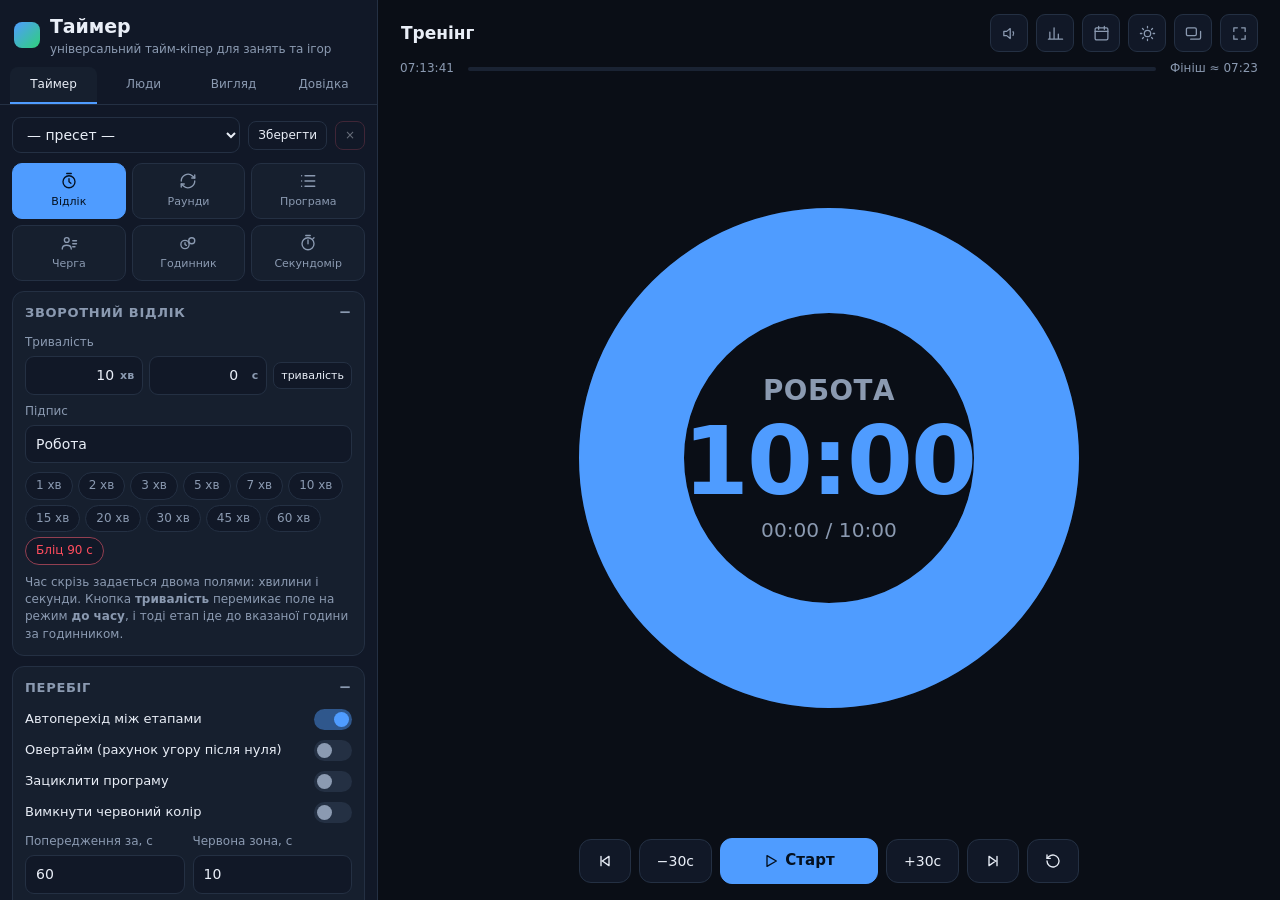
==== timer/index.html @ 7a14ced7 "v1.8.0: «Таймер PRO» — великий тренерський таймер усередині блоку - timer/index.html: копія однофайл" ====
<!doctype html>
<html lang="uk">
<head>
<meta charset="utf-8">
<meta name="viewport" content="width=device-width,initial-scale=1">
<title>Таймер</title>
<link rel="preconnect" href="https://fonts.googleapis.com">
<link rel="preconnect" href="https://fonts.gstatic.com" crossorigin>
<!-- Non-blocking: offline the browser simply falls back to the local stacks below. -->
<link rel="stylesheet" media="print" onload="this.media='all'"
  href="https://fonts.googleapis.com/css2?family=New+Rocker&family=Open+Sans:wght@400;600;700&family=Poppins:wght@500;600;700&family=IBM+Plex+Mono:wght@500;600&display=swap">
<style>
:root{
  --bg:#0a0e16; --panel:#111827; --panel2:#161f2e; --line:#243043;
  --txt:#e9eef7; --muted:#8b9ab1;
  --accent:#4f9cff; --accent2:#2fd07a; --onAccent:#04101f;
  --ok:#2fd07a; --warn:#ffb020; --danger:#ff4d5e;
  --ringbg:#1a2333; --shadow:0 10px 30px rgba(0,0,0,.35);
  --phase:#4f9cff; --r:12px;
  --font:"Inter","Segoe UI",system-ui,Roboto,Arial,sans-serif;
  --font-mono:"IBM Plex Mono",ui-monospace,"Cascadia Mono",Consolas,"Courier New",monospace;
  --font-display:var(--font);
  --font-num:var(--font-display);
}
[data-theme="light"]{
  --bg:#f2f5fa; --panel:#ffffff; --panel2:#f7f9fc; --line:#dfe6f0;
  --txt:#121a26; --muted:#65748c; --ringbg:#e4eaf3; --shadow:0 8px 24px rgba(20,40,80,.10);
  --accent2:#6366f1;
}
[data-theme="neon"]{
  --bg:#06060d; --panel:#0d0d1a; --panel2:#12122a; --line:#2a2a4d;
  --txt:#eafff9; --muted:#8f8fc4; --accent:#00e5ff; --accent2:#ff2d78;
  --ok:#39ff88; --warn:#ffd400; --danger:#ff2d78;
  --ringbg:#181832;
}
[data-theme="mono"]{
  --bg:#000000; --panel:#0b0b0b; --panel2:#131313; --line:#2a2a2a;
  --txt:#ffffff; --muted:#9a9a9a; --accent:#ffffff; --accent2:#ffcc00; --onAccent:#000000;
  --ok:#ffffff; --warn:#ffcc00; --danger:#ff3b30;
  --ringbg:#1c1c1c;
}

/* Corporate: enterprise tokens, light surface, 8pt rhythm, restrained motion. */
[data-theme="corporate"]{
  --bg:#f4f6fa; --panel:#ffffff; --panel2:#f9fafc; --line:#dde3ec;
  --txt:#111827; --muted:#55606f;
  --accent:#3b82f6; --accent2:#8b5cf6; --onAccent:#0b1220;
  --ok:#16a34a; --warn:#d97706; --danger:#dc2626;
  --ringbg:#e4eaf3; --shadow:0 6px 18px rgba(17,24,39,.09);
  --r:8px;
  --font:"Open Sans","Segoe UI",system-ui,Roboto,Arial,sans-serif;
  --font-display:"Poppins","Segoe UI",system-ui,Roboto,Arial,sans-serif;
  --font-num:var(--font-display);
}
[data-theme="corporate"] .card{box-shadow:none}
[data-theme="corporate"] .brand .dot{border-radius:6px}

/* Fantasy: gold on deep royal night. Surface goes dark instead of the token
   default white, because gold on white fails contrast and the tool is
   projected in dark rooms. Digits stay in the mono token, not the display
   blackletter, so the time is readable at a glance. */
[data-theme="fantasy"]{
  --bg:#0b1024; --panel:#151c3d; --panel2:#111735; --line:#2c3a6e;
  --txt:#f4ecd8; --muted:#a4a1c8;
  --accent:#fdc800; --accent2:#0250cc; --onAccent:#1a1408;
  --ok:#16a34a; --warn:#d97706; --danger:#dc2626;
  --ringbg:#1b2450; --shadow:0 14px 36px rgba(0,0,0,.6);
  --r:14px;
  --font:"Segoe UI",system-ui,Roboto,"Helvetica Neue",Arial,sans-serif;
  --font-display:"New Rocker","Luminari","Papyrus","Palatino Linotype","Book Antiqua",Georgia,serif;
  --font-num:var(--font-mono);
}
[data-theme="fantasy"] .card{border-color:color-mix(in srgb,var(--accent) 20%,var(--line))}
[data-theme="fantasy"] .card>h3{color:color-mix(in srgb,var(--accent) 70%,var(--muted));letter-spacing:1px}
[data-theme="fantasy"] #timeText{text-shadow:0 0 30px color-mix(in srgb,var(--phase) 45%,transparent)}
[data-theme="fantasy"] .dial canvas{filter:drop-shadow(0 0 14px color-mix(in srgb,var(--phase) 38%,transparent))}
[data-theme="fantasy"] .brand h1,[data-theme="fantasy"] #stageTitle,[data-theme="fantasy"] #segName,
[data-theme="fantasy"] #rotPrompt,[data-theme="fantasy"] .team h5{letter-spacing:1px}
[data-theme="fantasy"] .btn.primary{box-shadow:0 0 18px color-mix(in srgb,var(--accent) 30%,transparent)}

/* DTEK: the guide approves four colours and no others — key yellow #FFE500,
   black, cool gray #BCBEC0 and white. Warning and finish therefore share the
   yellow, and the difference is carried by the pulse, the label and the flash
   instead of by a red that the palette does not contain. Corners are nearly
   square because the identity is built on square geometry. */
[data-theme="dtek"]{
  --bg:#000000; --panel:#0e0e0e; --panel2:#151515; --line:#2b2b2b;
  --txt:#ffffff; --muted:#bcbec0;
  --accent:#ffe500; --accent2:#bcbec0; --onAccent:#000000;
  --ok:#ffe500; --warn:#ffe500; --danger:#ffe500;
  --ringbg:#1c1c1c; --shadow:0 10px 28px rgba(0,0,0,.6);
  --r:2px;
}
[data-theme="dtek"] .brand .dot{border-radius:0;background:var(--accent)}
[data-theme="dtek"] .card{box-shadow:none}
[data-theme="dtek"] .btn.primary{font-weight:700;letter-spacing:.3px}

*{box-sizing:border-box}
html,body{height:100%}
body{
  margin:0;overflow:hidden;background:var(--bg);color:var(--txt);
  font:14px/1.45 var(--font);
  -webkit-font-smoothing:antialiased;
}
button,input,select,textarea{font:inherit;color:inherit}
button,.chip,.ck,.quick button,.tabs button,.modes button{touch-action:manipulation}
html{-webkit-tap-highlight-color:transparent}
.ovl,.scroll,.timeline{overscroll-behavior:contain}
:focus-visible{outline:2px solid var(--accent);outline-offset:2px}
@media (prefers-reduced-motion: reduce){
  *,*::before,*::after{animation-duration:.001ms!important;animation-iteration-count:1!important;transition-duration:.001ms!important}
  /* the end-of-stage flash is a signal, not decoration, so it survives */
  #flashOvl.go{animation:bigflash .9s ease-out 3!important}
}
/* Screen-reader-only text and a skip link: the sidebar is a long list of
   controls, and a keyboard user must be able to jump past it. */
.sr{position:absolute;width:1px;height:1px;margin:-1px;padding:0;overflow:hidden;clip:rect(0 0 0 0);white-space:nowrap;border:0}
.skip{position:fixed;left:10px;top:-70px;z-index:200;background:var(--accent);color:var(--onAccent);
  padding:10px 16px;border-radius:var(--r);font-weight:700;text-decoration:none;transition:top .15s}
.skip:focus{top:10px}
/* The warning and finish states must not live in colour alone. */
#phaseTag{
  flex:none;margin-top:6px;padding:4px 12px;border-radius:999px;
  border:2px solid var(--phase);background:color-mix(in srgb,var(--phase) 14%,transparent);
  color:var(--txt);font-size:calc(var(--d)*.028);font-weight:800;letter-spacing:.1em;text-transform:uppercase
}
#phaseTag:empty{display:none}
.brand h1,#stageTitle,#segName,.card>h3,#rotPrompt,#pickName,#buzzName,.team h5,.ovlbox .sub{font-family:var(--font-display)}
.card>h3,#segName,#stageMsg,#rotPrompt,.ovlbox .sub{text-wrap:balance}
#timeText,.fd,#buzzCount,#wallClock,#endAt{font-family:var(--font-num)}
::-webkit-scrollbar{width:10px;height:10px}
::-webkit-scrollbar-thumb{background:var(--line);border-radius:8px}
::-webkit-scrollbar-track{background:transparent}
::-webkit-scrollbar-thumb:hover{background:var(--muted)}
::selection{background:color-mix(in srgb,var(--accent) 32%,transparent)}
input,textarea,[contenteditable]{caret-color:var(--accent)}

.app{display:grid;grid-template-columns:378px 1fr;height:100vh}
.side{background:var(--panel);border-right:1px solid var(--line);display:flex;flex-direction:column;min-height:0}
.brand{display:flex;align-items:center;gap:10px;padding:13px 14px 9px}
.brand .dot{width:26px;height:26px;border-radius:8px;background:linear-gradient(135deg,var(--accent),var(--accent2));flex:none}
.brand h1{font-size:19px;margin:0;letter-spacing:-.1px;font-weight:700}
.brand small{display:block;color:var(--muted);font-size:12px;font-weight:400}

.tabs{display:flex;gap:3px;padding:0 10px;border-bottom:1px solid var(--line)}
.tabs button{
  flex:1;background:none;border:none;border-bottom:2px solid transparent;padding:9px 4px;
  color:var(--muted);cursor:pointer;font-size:12px;border-radius:8px 8px 0 0;transition:color .15s,background-color .15s,border-color .15s,opacity .15s,transform .15s
}
.tabs button:hover{color:var(--txt)}
.tabs button.on{color:var(--txt);border-bottom-color:var(--accent);background:var(--panel2)}

.scroll{overflow:auto;padding:12px;min-height:0}
.pane{display:none;flex-direction:column;gap:10px}
.pane.on{display:flex}

/* six modes in five columns left one button stranded on a row of its own */
.modes{display:grid;grid-template-columns:repeat(3,1fr);gap:6px}
.modes button{
  background:var(--panel2);border:1px solid var(--line);border-radius:10px;padding:8px 3px;cursor:pointer;
  display:flex;flex-direction:column;align-items:center;gap:4px;font-size:11px;color:var(--muted);transition:color .15s,background-color .15s,border-color .15s,opacity .15s,transform .15s
}
.modes button svg{width:18px;height:18px;stroke:currentColor;fill:none;stroke-width:1.8;stroke-linecap:round;stroke-linejoin:round}
.modes button:hover{color:var(--txt);border-color:var(--accent)}
.modes button.on{background:var(--accent);border-color:var(--accent);color:var(--onAccent)}

.card{background:var(--panel2);border:1px solid var(--line);border-radius:var(--r);overflow:hidden;flex:0 0 auto}
.card>h3{
  margin:0;padding:10px 12px;font-size:13px;font-weight:700;letter-spacing:.7px;text-transform:uppercase;color:var(--muted);
  display:flex;align-items:center;justify-content:space-between;cursor:pointer;user-select:none
}
.card>h3::after{content:"\2212";font-size:15px;color:var(--muted)}
.card.closed>h3::after{content:"+"}
.card .body{padding:0 12px 12px;display:flex;flex-direction:column;gap:10px}
.card .body>*{flex:0 0 auto}
.card.closed .body{display:none}

.row{display:flex;gap:8px;align-items:center}
.row.wrap{flex-wrap:wrap}
.grid2{display:grid;grid-template-columns:1fr 1fr;gap:8px}
.grid3{display:grid;grid-template-columns:1fr 1fr 1fr;gap:8px}
.f{display:flex;flex-direction:column;gap:5px;min-width:0}
.f>label{font-size:12px;color:var(--muted)}
.inp{
  background:var(--panel);border:1px solid var(--line);border-radius:9px;padding:8px 10px;width:100%;
  outline:none;transition:color .15s,background-color .15s,border-color .15s,opacity .15s,transform .15s;min-width:0
}
.inp:focus{border-color:var(--accent);box-shadow:0 0 0 3px color-mix(in srgb,var(--accent) 22%,transparent)}
select.inp{cursor:pointer}
.hint{font-size:12px;color:var(--muted)}

.btn{
  background:var(--panel);border:1px solid var(--line);border-radius:10px;padding:8px 12px;cursor:pointer;
  transition:color .15s,background-color .15s,border-color .15s,opacity .15s,transform .15s;white-space:nowrap;display:inline-flex;align-items:center;gap:6px;justify-content:center
}
.btn:hover{border-color:var(--accent);color:var(--txt)}
.btn.primary{background:var(--accent);border-color:var(--accent);color:var(--onAccent);font-weight:600}
.btn.sm{padding:5px 9px;font-size:12px;border-radius:8px}
.btn.danger{border-color:color-mix(in srgb,var(--danger) 45%,var(--line))}
.btn.danger:hover{border-color:var(--danger);color:var(--danger)}
.btn.ok:hover{border-color:var(--ok);color:var(--ok)}
.btn.full{width:100%}
/* a control that gives under the finger reads as real */
.btn:active:not(:disabled),.iconbtn:active:not(:disabled),.quick button:active,.chip:active,.tabs button:active{transform:translateY(1px)}
.btn:disabled,.iconbtn:disabled{opacity:.4;cursor:not-allowed}
.btn:disabled:hover,.iconbtn:disabled:hover{border-color:var(--line);color:var(--muted)}
/* figures in lists and readouts must not jitter while they count */
.logrow,.chip,#scoreRows,.teams,.ag,.item .num,.keys kbd{font-variant-numeric:tabular-nums}

.quick{display:flex;flex-wrap:wrap;gap:5px}
.quick button{
  background:var(--panel);border:1px solid var(--line);border-radius:16px;padding:4px 10px;font-size:12px;
  cursor:pointer;color:var(--muted);transition:color .15s,background-color .15s,border-color .15s,opacity .15s,transform .15s
}
.quick button:hover{border-color:var(--accent);color:var(--txt)}
.quick button.hot{border-color:color-mix(in srgb,var(--danger) 50%,var(--line));color:var(--danger)}

.sw{display:flex;align-items:center;justify-content:space-between;gap:10px;font-size:13px}
.sw input{appearance:none;width:38px;height:21px;border-radius:20px;background:var(--line);position:relative;cursor:pointer;transition:color .15s,background-color .15s,border-color .15s,opacity .15s,transform .15s;flex:none;border:none;margin:0}
.sw input::after{content:"";position:absolute;top:3px;left:3px;width:15px;height:15px;border-radius:50%;background:var(--muted);transition:color .15s,background-color .15s,border-color .15s,opacity .15s,transform .15s}
.sw input:checked{background:color-mix(in srgb,var(--accent) 45%,transparent)}
.sw input:checked::after{left:20px;background:var(--accent)}
input[type=range]{width:100%;accent-color:var(--accent)}

.list{display:flex;flex-direction:column;gap:6px}
.list>*{flex:0 0 auto}
.item{display:flex;gap:6px;align-items:center;background:var(--panel);border:1px solid var(--line);border-radius:9px;padding:6px}
.item.col{flex-direction:column;align-items:stretch;gap:5px}
/* Three round targets plus a duration leave a phone almost no room for the
   name, so the line is allowed to wrap and the name keeps a floor. */
.item .r1{display:flex;gap:6px;align-items:center;flex-wrap:wrap}
.item .r1>.inp{min-width:120px}
/* the three targets travel together, so a narrow row drops them onto their own
   line instead of splitting the pair of arrows across two */
.item .acts{display:flex;gap:6px;align-items:center;flex:none;margin-left:auto}
.item .grab{color:var(--muted);cursor:grab;font-size:12px;padding:0 2px;flex:none;letter-spacing:1px}
.item .inp{padding:5px 8px;border:1px solid transparent;background:transparent}
.item .inp:focus{background:var(--panel2);border-color:var(--accent)}
.item .dur{width:76px;flex:none;text-align:center}
.item .col-sel{width:84px;flex:none;font-size:11px;padding:5px 4px}
/* minutes and seconds side by side, each labelled inside the box */
.durf{display:flex;gap:6px;align-items:center;min-width:0}
.durbox{position:relative;display:flex;align-items:center;flex:1 1 0;min-width:56px}
.durbox .inp{width:100%;padding-right:28px;text-align:right}
.durbox b{position:absolute;right:9px;font-size:11px;font-weight:600;color:var(--muted);pointer-events:none}
.durbox .inp::-webkit-outer-spin-button,.durbox .inp::-webkit-inner-spin-button{-webkit-appearance:none;margin:0}
.durf .at{flex:none;padding:5px 7px;font-size:11px;min-width:44px}
.durf.compact{width:92px;flex:none;gap:4px}
.durf.compact .durbox{min-width:34px}
.durf.compact .inp{padding:5px 17px 5px 4px;font-size:12px}
.durf.compact .durbox b{right:4px;font-size:10px}
.atwrap{flex:none}
.atwrap .at{padding:5px 8px;font-size:11px}
.item .num{width:46px;flex:none;text-align:center;font-variant-numeric:tabular-nums}
.item .note{font-size:12px;color:var(--muted);flex:1}
.item .key{
  width:20px;height:20px;flex:none;display:grid;place-items:center;font-size:11px;border-radius:5px;
  background:var(--panel2);border:1px solid var(--line);color:var(--muted)
}
.item .x{color:var(--muted);background:none;border:none;cursor:pointer;font-size:16px;line-height:1;padding:2px 5px;flex:none;border-radius:6px}
.item .x:hover{color:var(--danger);background:color-mix(in srgb,var(--danger) 14%,transparent)}
.item .mv{font-size:12px}
.item .mv:hover{color:var(--accent);background:color-mix(in srgb,var(--accent) 14%,transparent)}
.item .mv:disabled{opacity:.3;cursor:default;background:none;color:var(--muted)}
.item.dragging{opacity:.35}
.item.over{border-color:var(--accent)}

.logrow{display:flex;gap:8px;align-items:center;font-size:12px;padding:5px 9px;background:var(--panel);border:1px solid var(--line);border-radius:8px}
.logrow .n{flex:1;overflow:hidden;text-overflow:ellipsis;white-space:nowrap}
.logrow .d{font-variant-numeric:tabular-nums;color:var(--muted)}
.logrow .dl{font-variant-numeric:tabular-nums;width:52px;text-align:right}
.logrow .dl.over{color:var(--danger)}
.logrow .dl.under{color:var(--ok)}

/* the help is a wall of prose; its subheadings need a real step, not a shade */
.help h4{margin:16px 0 5px;font-size:16px;font-weight:600;color:var(--txt);letter-spacing:-.1px}
.help h4:first-child{margin-top:0}
.help p{font-size:12.5px;color:var(--muted);margin:5px 0}
.help ul{margin:5px 0;padding-left:17px}
.help li{font-size:12.5px;color:var(--muted);margin:3px 0}
.help b{color:var(--txt);font-weight:600}
.help code{background:var(--panel);border:1px solid var(--line);border-radius:5px;padding:1px 5px;font-size:12px}

/* ================= STAGE ================= */
.stage{position:relative;display:flex;flex-direction:column;min-width:0;padding:14px 22px 16px;gap:8px;overflow:hidden}
/* full screen on a phone or a tablet means the notch and the home indicator sit
   over the stage, so the presentation layout keeps clear of both */
body.present .stage{
  padding-left:max(22px,env(safe-area-inset-left));padding-right:max(22px,env(safe-area-inset-right));
  padding-top:max(14px,env(safe-area-inset-top));padding-bottom:max(16px,env(safe-area-inset-bottom))
}
.bgfill{position:absolute;inset:0;background:var(--phase);opacity:.13;pointer-events:none;transform:scaleY(0);transform-origin:bottom;transition:transform .4s linear,background .4s;z-index:0}
.stage>*:not(.bgfill):not(.score):not(.noise):not(.logo):not(.msg){position:relative;z-index:1}

.stagebar{display:flex;align-items:center;gap:8px;flex:none}
#stageTitle{
  font-size:17px;font-weight:600;outline:none;border-radius:8px;padding:4px 8px;margin-left:-8px;
  border:1px solid transparent;max-width:40vw;overflow:hidden;white-space:nowrap;text-overflow:ellipsis
}
#stageTitle:hover{border-color:var(--line)}
#stageTitle:focus{border-color:var(--accent);background:var(--panel)}
.stagebar .sp{flex:1}
.iconbtn{
  background:var(--panel);border:1px solid var(--line);border-radius:9px;width:38px;height:38px;cursor:pointer;
  display:grid;place-items:center;color:var(--muted);transition:color .15s,background-color .15s,border-color .15s,opacity .15s,transform .15s;flex:none
}
.iconbtn svg{width:17px;height:17px;stroke:currentColor;fill:none;stroke-width:1.8;stroke-linecap:round;stroke-linejoin:round}
.iconbtn:hover{color:var(--txt);border-color:var(--accent)}
.iconbtn.on{color:var(--accent);border-color:var(--accent)}
.iconbtn.off{opacity:.4}

.metabar{display:flex;align-items:center;gap:14px;flex:none;font-size:12px;color:var(--muted);font-variant-numeric:tabular-nums}
.metabar .sess{flex:1;height:4px;border-radius:4px;background:var(--ringbg);overflow:hidden}
.metabar .sess i{display:block;height:100%;width:0%;background:var(--phase);border-radius:4px}
body.present .metabar{font-size:15px}

.clockwrap{flex:1;display:flex;flex-direction:column;align-items:center;justify-content:center;position:relative;min-height:0;overflow:hidden;gap:10px;--d:min(56vh,46vw)}
body.present .clockwrap{--d:min(70vh,60vw)}
/* The dial asks for --d, which is measured off the viewport, but it lives in a
   box measured off what the stage has left. When those disagree — a short
   window, a phone held sideways — it has to give way rather than bleed over
   the rows below, so it may shrink; the canvas draws to the smaller side. */
.dial{width:var(--d);height:var(--d);position:relative;flex:0 1 auto;min-height:0;max-width:100%;display:grid;place-items:center}
.dial svg,.dial canvas{position:absolute;inset:0;width:100%;height:100%}
.dial svg{transform:rotate(-90deg)}
.dial .trk{fill:none;stroke:var(--ringbg);stroke-width:5.5}
.dial .prg{fill:none;stroke:var(--phase);stroke-width:5.5;stroke-linecap:round;transition:stroke .4s}
.clock{text-align:center;display:flex;flex-direction:column;align-items:center;gap:2px;max-width:92%}
#segName{
  font-size:calc(var(--d)*.055);color:var(--muted);font-weight:600;letter-spacing:.5px;
  max-width:100%;overflow:hidden;text-overflow:ellipsis;white-space:nowrap;text-transform:uppercase
}
#timeText{
  font-size:calc(var(--d)*.235);line-height:1.02;font-weight:700;font-variant-numeric:tabular-nums;
  letter-spacing:-.02em;color:var(--phase);transition:color .4s;cursor:pointer
}
#metaText{font-size:calc(var(--d)*.04);color:var(--muted);font-variant-numeric:tabular-nums;margin-top:5px;line-height:1.35}

/* layout families */
.stage.lay-over .clock{position:absolute;top:50%;left:50%;transform:translate(-50%,-50%);max-width:calc(var(--d)*.7)}
.stage.lay-stack .dial{width:calc(var(--d)*.66);height:calc(var(--d)*.66)}
.stage.vis-energy .dial,.stage.vis-coal .dial,.stage.vis-code .dial{width:min(94%,calc(var(--d)*1.75));height:calc(var(--d)*.5)}
.stage.lay-stack .clock{background:color-mix(in srgb,var(--bg) 55%,transparent);border-radius:18px;padding:6px 18px}
.stage.vis-plain .dial,.stage.vis-bar .dial{display:none}
.stage.vis-plain .clockwrap,.stage.vis-bar .clockwrap{--d:min(70vh,58vw)}
body.present .stage.vis-plain .clockwrap,body.present .stage.vis-bar .clockwrap{--d:min(84vh,74vw)}
.stage.vis-ring .dial svg{display:block}
.dial svg{display:none}
.stage.vis-flip .dial{width:auto;height:auto;min-width:calc(var(--d)*.8)}
.stage.vis-flip #timeText{display:none}
.stage.vis-flip .clock{background:none;padding:0}

.flipclock{display:none;gap:.09em;align-items:center;justify-content:center}
.stage.vis-flip .flipclock{display:flex}
.fd{
  position:relative;min-width:.68em;padding:.1em .1em .12em;background:var(--panel);border:1px solid var(--line);
  border-radius:.1em;font-size:calc(var(--d)*.3);font-weight:700;line-height:1;font-variant-numeric:tabular-nums;
  box-shadow:var(--shadow);color:var(--phase);text-align:center;overflow:hidden
}
.fd::after{content:"";position:absolute;left:0;right:0;top:50%;height:2px;background:var(--bg);opacity:.55}
.fd.turn{animation:flipd .34s cubic-bezier(.2,.8,.3,1)}
@keyframes flipd{0%{transform:rotateX(-78deg);opacity:.25}55%{transform:rotateX(8deg)}100%{transform:rotateX(0);opacity:1}}
.fsep{font-size:calc(var(--d)*.22);color:var(--muted);font-weight:700;padding:0 .04em}

#segNote{flex:none;text-align:center;color:var(--muted);font-size:15px;line-height:1.4;max-width:70ch;margin:0 auto;padding:0 10px}
#segNote:empty{display:none}
body.present #segNote{font-size:clamp(17px,2.1vw,30px);color:var(--txt);opacity:.85}

#rotPrompt{
  flex:none;text-align:center;font-weight:800;letter-spacing:.5px;color:var(--phase);
  font-size:clamp(22px,4vw,64px);text-transform:uppercase;animation:pulse 1.4s ease-in-out infinite
}
#rotPrompt:empty{display:none}
/* a line the room reads at a glance, and that never moves the clock */
#stageMsg{
  position:absolute;left:50%;bottom:104px;z-index:4;max-width:80%;text-align:center;font-weight:700;
  font-size:clamp(18px,2.6vw,42px);line-height:1.15;padding:10px 22px;border-radius:var(--r);
  background:var(--accent);color:var(--onAccent);box-shadow:var(--shadow);
  opacity:0;transform:translate(-50%,10px);transition:opacity .18s,transform .18s;
  pointer-events:none;visibility:hidden
}
#stageMsg.on{opacity:1;transform:translate(-50%,0);visibility:visible}
body.present #stageMsg{bottom:132px}
/* protected time is a state of the room, so it reads on the frame, not the clock */
.stage.protect{box-shadow:inset 0 0 0 4px color-mix(in srgb,var(--accent2) 60%,transparent)}

.barwrap{height:10px;border-radius:8px;background:var(--ringbg);overflow:hidden;flex:none;display:none}
.stage.vis-bar .barwrap{display:block}
.barwrap .bar{height:100%;background:var(--phase);width:0%;border-radius:8px;transition:background .4s}

.stage.danger #timeText{animation:pulse .95s ease-in-out infinite}
@keyframes pulse{0%,100%{opacity:1;transform:scale(1)}50%{opacity:.6;transform:scale(.985)}}

#flashOvl{position:fixed;inset:0;background:var(--phase);opacity:0;pointer-events:none;z-index:90}
#flashOvl.go{animation:bigflash .9s ease-out 3}
@keyframes bigflash{0%{opacity:.85}100%{opacity:0}}

.controls{display:flex;gap:8px;justify-content:center;align-items:center;flex:none;flex-wrap:wrap}
.controls .btn{padding:11px 17px;border-radius:12px;min-height:44px}
#btnStart{min-width:158px;font-size:15px}
.controls .btn svg{width:16px;height:16px;stroke:currentColor;fill:none;stroke-width:2;stroke-linecap:round;stroke-linejoin:round}

.timeline{display:flex;gap:6px;overflow-x:auto;padding:2px;flex:none;min-height:32px;align-items:center}
.timeline:empty{display:none}
.ckboard{display:none;gap:8px;flex-wrap:wrap;justify-content:center;flex:none}
body[data-mode="clock"] .ckboard{display:flex}
body[data-mode="clock"] .timeline{display:none}
body[data-mode="clock"] .metabar .sess{visibility:hidden}
body[data-mode="clock"] .clock{background:none;padding:0}
.ck{
  display:flex;flex-direction:column;align-items:center;gap:2px;cursor:pointer;
  background:var(--panel);border:1px solid var(--line);border-radius:var(--r);
  padding:8px 16px;min-width:120px;min-height:44px;transition:color .15s,background-color .15s,border-color .15s,opacity .15s,transform .15s;color:var(--muted)
}
.ck b{font-size:13px;font-weight:600;color:var(--txt)}
.ck i{font-style:normal;font-size:19px;font-variant-numeric:tabular-nums;font-family:var(--font-num)}
.ck:hover:not(:disabled){border-color:var(--accent)}
.ck.cur{border-color:var(--phase);background:color-mix(in srgb,var(--phase) 12%,var(--panel));color:var(--txt)}
.ck.out{opacity:.45}
body.present .ck{padding:12px 24px}
body.present .ck b{font-size:17px}
body.present .ck i{font-size:26px}
/* the strip is how you move between stages, so it is a primary control */
.chip{
  border:1px solid var(--line);background:var(--panel);border-radius:20px;padding:5px 12px;font-size:12px;
  white-space:nowrap;color:var(--muted);cursor:pointer;transition:color .15s,background-color .15s,border-color .15s,opacity .15s,transform .15s;flex:none;display:flex;gap:7px;align-items:center;min-height:32px
}
.chip:hover{border-color:var(--accent);color:var(--txt)}
.chip .t{font-variant-numeric:tabular-nums;opacity:.7}
.chip .pip{width:7px;height:7px;border-radius:50%;flex:none}
.chip.done{opacity:.38}
.chip.cur{background:var(--phase);border-color:var(--phase);color:var(--onAccent);font-weight:600}
.chip.cur .pip{display:none}

.score{
  position:absolute;right:22px;top:96px;background:color-mix(in srgb,var(--panel) 88%,transparent);
  border:1px solid var(--line);border-radius:14px;padding:10px 12px;min-width:196px;backdrop-filter:blur(8px);
  box-shadow:var(--shadow);display:none;max-height:56vh;overflow:auto;z-index:2
}
.score.on{display:block}
/* the mark sits in a corner of the stage and stays through presentation mode */
.logo{position:absolute;z-index:3;display:none;pointer-events:none;line-height:0}
.logo.on{display:block}
.logo img{display:block;height:var(--logoh,44px);width:auto;max-width:34vw;object-fit:contain}
/* Most brand guides will not put a mark straight onto a colour: it goes on a
   white plate with rounded corners, and the mark keeps its own colours instead
   of being repainted. The padding is the safety zone, measured off the mark
   like the guides measure it, and the image is rounded concentrically with the
   plate so a logo that is itself a filled tile is clipped to match. */
.logo.plate{
  --logop:calc(var(--logoh,44px)*.22);
  --plateh:calc(var(--logoh,44px) + var(--logop)*2);
  background:#fff;padding:var(--logop);
  border-radius:calc(var(--plateh)*var(--logorad,18)/100)
}
.logo.plate img{border-radius:max(0px,calc(var(--plateh)*var(--logorad,18)/100 - var(--logop)))}
.logo.tl{top:58px;left:20px}
.logo.tr{top:58px;right:20px}
.logo.bl{bottom:76px;left:20px}
.logo.br{bottom:76px;right:20px}
body.present .logo.tl,body.present .logo.tr{top:max(24px,env(safe-area-inset-top))}
body.present .logo.bl,body.present .logo.br{bottom:max(24px,env(safe-area-inset-bottom))}
body.present .logo.tl,body.present .logo.bl{left:max(20px,env(safe-area-inset-left))}
body.present .logo.tr,body.present .logo.br{right:max(20px,env(safe-area-inset-right))}
.score h4{margin:0 0 8px;font-size:11px;text-transform:uppercase;letter-spacing:.6px;color:var(--muted)}
.score .r{display:flex;justify-content:space-between;gap:14px;padding:4px 0;font-size:15px;align-items:center}
.score .r b{font-variant-numeric:tabular-nums}
.score .r.lead b{color:var(--ok)}
.score .r.out{opacity:.35}
body.present .score .r{font-size:22px}

.noise{
  position:absolute;left:22px;top:96px;width:34px;bottom:120px;background:color-mix(in srgb,var(--panel) 80%,transparent);
  border:1px solid var(--line);border-radius:18px;display:none;overflow:hidden;z-index:2
}
.noise.on{display:block}
.noise i{position:absolute;inset:0;background:var(--ok);border-radius:18px;transform:scaleY(0);transform-origin:bottom;transition:transform .08s linear,background .2s}
.noise.loud i{background:var(--danger)}
.noise b{
  position:absolute;left:0;right:0;bottom:6px;text-align:center;font-size:11px;color:var(--muted);
  writing-mode:vertical-rl;transform:rotate(180deg);height:auto
}

.ovl{position:fixed;inset:0;background:color-mix(in srgb,var(--bg) 86%,transparent);backdrop-filter:blur(10px);
  display:none;place-items:center;z-index:70;overflow:auto}
.ovl.on{display:grid}
.ovlbox{text-align:center;display:flex;flex-direction:column;gap:20px;align-items:center;padding:24px}
.ovlbox .sub{color:var(--muted);font-size:13px;letter-spacing:.6px;text-transform:uppercase}
#pickName{font-size:clamp(34px,9vw,110px);font-weight:800;line-height:1.05;max-width:88vw;color:var(--accent);word-break:break-word}
#pickName.spin{color:var(--muted);opacity:.75}
.teams{display:grid;grid-template-columns:repeat(auto-fit,minmax(190px,1fr));gap:14px;max-width:min(1080px,88vw)}
.team{background:var(--panel);border:1px solid var(--line);border-radius:14px;padding:14px 16px;text-align:left}
.team h5{margin:0 0 8px;font-size:12px;color:var(--accent);text-transform:uppercase;letter-spacing:.7px}
.team div{font-size:clamp(14px,1.5vw,20px);padding:3px 0}

.agenda{display:flex;flex-direction:column;gap:6px;max-width:min(760px,90vw);width:100%;text-align:left}
.ag{display:flex;gap:14px;align-items:baseline;padding:9px 14px;border:1px solid var(--line);border-radius:11px;background:var(--panel)}
.ag .when{font-variant-numeric:tabular-nums;color:var(--muted);flex:none;width:112px;font-size:14px}
.ag .what{flex:1;font-size:clamp(15px,1.7vw,21px)}
.ag .how{color:var(--muted);font-variant-numeric:tabular-nums;flex:none;font-size:13px}
.ag .nt{display:block;font-size:12px;color:var(--muted);margin-top:2px}
.ag.cur{border-color:var(--phase);background:color-mix(in srgb,var(--phase) 14%,var(--panel))}
.ag.past{opacity:.42}

#buzzName{font-size:clamp(32px,8vw,96px);font-weight:800;color:var(--phase);line-height:1.05}
#buzzCount{font-size:clamp(28px,6vw,64px);font-weight:700;font-variant-numeric:tabular-nums;color:var(--muted)}

.toast{
  position:fixed;left:50%;bottom:26px;transform:translate(-50%,18px);background:var(--panel);border:1px solid var(--line);
  padding:9px 16px;border-radius:11px;box-shadow:var(--shadow);opacity:0;pointer-events:none;transition:opacity .25s,transform .25s;z-index:80;font-size:13px
}
.toast.on{opacity:1;transform:translate(-50%,0)}

kbd{background:var(--panel);border:1px solid var(--line);box-shadow:0 2px 0 var(--line);border-radius:5px;padding:1px 5px;font-size:11px;font-family:inherit}
.keys{display:flex;flex-wrap:wrap;gap:6px 12px;font-size:12px;color:var(--muted)}
.keys span{display:flex;gap:5px;align-items:center}

/* A settings panel packed this tight is right under a mouse and wrong under a
   thumb. Coarse pointers get the room the guidelines ask for; the dense desktop
   layout is left exactly as it is. */
@media (pointer: coarse){
  .chip,.quick button,.btn.sm,.durf .at,.sw{min-height:44px}
  .btn.sm{min-width:44px}                 /* the single-glyph ones are the point */
  .inp,.tabs button{min-height:44px}
  .item .x{min-width:44px;min-height:44px}
  .iconbtn{min-width:44px;min-height:44px}
  .card>h3{padding:14px 12px}
}
@media (max-width:900px){
  .app{grid-template-columns:1fr;grid-template-rows:auto 1fr}
  /* the panel used to take nearly half the screen, which left the dial asking
     for more height than the stage had; it then either bled over the rows below
     or was clipped, and the digits inside it broke either way */
  .side{border-right:none;border-bottom:1px solid var(--line);max-height:40vh}
  #stageTitle{max-width:34vw}
  .score{right:10px;top:86px;min-width:150px}
  .noise{left:8px;width:26px}
  /* the dial was sized off the viewport width, which a phone has least of */
  .logo.tl,.logo.tr,.logo.bl,.logo.br{top:76px;bottom:auto;left:12px;right:auto}
  .logo img{max-height:32px;max-width:52vw}
  .clockwrap{--d:min(20vh,80vw)}
  .stage.vis-plain .clockwrap,.stage.vis-bar .clockwrap{--d:min(28vh,88vw)}
  /* start owns its own row instead of ending a ragged wrap */
  #btnStart{order:-1;flex:1 0 100%}
  .controls .btn{flex:1 1 auto;padding:11px 10px}
}
/* A window this short — a phone held sideways, a laptop pane dragged down —
   left the clock box with no height at all, and the stage name, the time and
   the note landed on top of one another. The clock and the controls are the
   product, so here the dial shrinks, the note is trimmed to a line and the
   stage strip steps aside; next and previous still move between stages. */
@media (max-height:560px){
  .stage{padding:8px 16px 10px;gap:4px}
  .clockwrap{--d:min(30vh,34vw)}
  .stage.vis-plain .clockwrap,.stage.vis-bar .clockwrap{--d:min(38vh,46vw)}
  /* a ring this size would be smaller than the digits inside it and would
     carry nothing, so it steps aside and the time takes the room */
  .stage.lay-over .dial{display:none}
  .stage.lay-over .clock{position:static;transform:none;max-width:100%}
  .stage.lay-stack .clock{padding:2px 12px}
  #segNote{white-space:nowrap;overflow:hidden;text-overflow:ellipsis;font-size:13px}
  /* the stage counter and the finish estimate are already on the meta bar */
  #metaText{display:none}
  .timeline{display:none}
  .controls .btn{padding:8px 13px;min-height:40px}
  #btnStart{min-width:132px}
}
@media (max-height:560px) and (max-width:900px){
  .side{max-height:34vh}
}
body[data-display] .stagebar .iconbtn,body[data-display] .controls,body[data-display] .timeline,
body[data-display] .ckboard,body[data-display] .noise{display:none}
body[data-display] #stageTitle{pointer-events:none}
body.present .side{display:none}
body.present .app{grid-template-columns:1fr}
body.present .stagebar{opacity:.22;transition:opacity .2s}
body.present .stagebar:hover{opacity:1}
.ovlbox .ask{max-width:min(560px,88vw);font-size:16px;line-height:1.45;white-space:pre-line}
.ovlbox .ask:empty{display:none}
.ovlbox .askin{width:min(560px,88vw);text-align:left;font:inherit;font-size:15px;resize:vertical}
/* inside the add-in: no projector window, no microphone, no wake lock */
body.embed #tbWindow,body.embed .noise,body.embed .embed-off{display:none!important}
body.embed .stagebar{z-index:3}
/* the add-in's own "Змінити" button sits in the top right corner while editing */
body.embed.edit .stagebar{padding-right:112px}
/* A slide block is often under 560 px tall. The rule above hides the dial for
   short windows because the side panel competes for room; in the slide show
   there is no panel, so the dial stays. */
@media (max-height:560px) and (min-width:760px){
  body.embed.present .stage.lay-over .dial{display:grid}
  body.embed.present .stage.lay-over .clock{position:absolute;top:50%;left:50%;transform:translate(-50%,-50%);max-width:calc(var(--d)*.7)}
  body.embed.present .clockwrap{--d:min(60vh,48vw)}
}
</style>
</head>
<body data-theme="dark">
<a class="skip" href="#stage">Перейти до таймера</a>

<div class="app">
  <aside class="side" aria-label="Панель налаштувань">
    <div class="brand">
      <div class="dot"></div>
      <div><h1>Таймер<small>універсальний тайм-кіпер для занять та ігор</small></h1></div>
    </div>

    <div class="tabs" id="tabs" role="tablist" aria-label="Розділи налаштувань">
      <button data-tab="timer" class="on">Таймер</button>
      <button data-tab="people">Люди</button>
      <button data-tab="look">Вигляд</button>
      <button data-tab="help">Довідка</button>
    </div>

    <div class="scroll" id="scroll">

      <!-- ================= TIMER ================= -->
      <div class="pane on" data-pane="timer">
        <h2 class="sr">Таймер</h2>
        <div class="row">
          <select class="inp" id="prSel" aria-label="Пресет заняття"><option value="">— пресет —</option></select>
          <button class="btn sm" id="prSave" title="Зберегти як пресет">Зберегти</button>
          <button class="btn sm danger" id="prDel" aria-label="Видалити пресет" title="Видалити пресет">&times;</button>
        </div>

        <div class="modes" id="modes" role="group" aria-label="Режим таймера">
          <button data-mode="countdown" title="Зворотний відлік"><svg viewBox="0 0 24 24"><circle cx="12" cy="13" r="8"/><path d="M12 9v4l2.5 2M9 2h6"/></svg>Відлік</button>
          <button data-mode="interval" title="Інтервали / раунди"><svg viewBox="0 0 24 24"><path d="M3 12a9 9 0 0 1 15-6.7L21 8M21 12a9 9 0 0 1-15 6.7L3 16"/><path d="M21 4v4h-4M3 20v-4h4"/></svg>Раунди</button>
          <button data-mode="program" title="Програма етапів"><svg viewBox="0 0 24 24"><path d="M8 5h13M8 12h13M8 19h13M3.5 5h.01M3.5 12h.01M3.5 19h.01"/></svg>Програма</button>
          <button data-mode="turns" title="Черга виступів"><svg viewBox="0 0 24 24"><circle cx="9" cy="8" r="3.2"/><path d="M3 20c0-3.3 2.7-5 6-5s6 1.7 6 5"/><path d="M17 9h5M17 13h5M17 17h3"/></svg>Черга</button>
          <button data-mode="clock" title="Шаховий годинник"><svg viewBox="0 0 24 24"><circle cx="8" cy="14" r="5.5"/><circle cx="17" cy="9" r="4"/><path d="M8 11.5V14l1.8 1.2"/></svg>Годинник</button>
          <button data-mode="stopwatch" title="Секундомір"><svg viewBox="0 0 24 24"><circle cx="12" cy="13" r="8"/><path d="M12 13V8M9 2h6M18.5 6.5l1.5-1.5"/></svg>Секундомір</button>
        </div>

        <section class="card">
          <h3><span id="modeTitle">Параметри</span></h3>
          <div class="body">
            <div data-cfg="countdown">
              <div class="f"><label>Тривалість</label><div id="cd_dur" data-label="Тривалість"></div></div>
              <div class="f" style="margin-top:8px"><label>Підпис</label><input class="inp" id="cd_label" placeholder="Робота"></div>
              <div class="quick" id="cdQuick" style="margin-top:9px"></div>
              <p class="hint" style="margin:9px 0 0">Час скрізь задається двома полями: хвилини і секунди. Кнопка <b>тривалість</b> перемикає поле на режим <b>до часу</b>, і тоді етап іде до вказаної години за годинником.</p>
            </div>

            <div data-cfg="interval" style="display:none">
              <div class="grid3">
                <div class="f"><label>Підготовка</label><div id="iv_prep" data-label="Підготовка"></div></div>
                <div class="f"><label>Робота</label><div id="iv_work" data-label="Робота"></div></div>
                <div class="f"><label>Пауза</label><div id="iv_rest" data-label="Пауза"></div></div>
              </div>
              <div class="grid3" style="margin-top:8px">
                <div class="f"><label>Раундів</label><input class="inp" id="iv_rounds" type="number" min="1" max="99"></div>
                <div class="f"><label>Назва роботи</label><input class="inp" id="iv_wlabel"></div>
                <div class="f"><label>Назва паузи</label><input class="inp" id="iv_rlabel"></div>
              </div>
              <div class="grid2" style="margin-top:8px">
                <div class="f"><label>Колір роботи</label><select class="inp" id="iv_wcolor"></select></div>
                <div class="f"><label>Колір паузи</label><select class="inp" id="iv_rcolor"></select></div>
              </div>
              <label class="sw" style="margin-top:10px">Пауза після останнього раунду<input type="checkbox" id="iv_restlast"></label>
              <label class="sw">Режим ротації<input type="checkbox" id="iv_rotation"></label>
              <p class="hint" style="margin:8px 0 0">Ротація ховає цифри під час розмови й показує велике «Змінюємо стіл» на переході. Для швидкого нетворкінгу та світового кафе.</p>
            </div>

            <div data-cfg="program" style="display:none">
              <div class="list" id="pgList"></div>
              <div class="row wrap" style="margin-top:8px">
                <button class="btn sm" id="pgAdd">+ Етап</button>
                <button class="btn sm" id="pgBulk">Списком</button>
                <span style="flex:1"></span>
                <span class="hint">Разом: <b id="pgTotal">0:00</b></span>
              </div>
              <p class="hint" style="margin:8px 0 0">Переставити етап можна двома способами: тягнути за <b>::</b> або натиснути стрілки <b>↑</b> і <b>↓</b> у рядку. Нотатка показується учасникам на екрані.</p>
            </div>

            <div data-cfg="clock" style="display:none">
              <div class="grid3">
                <div class="f"><label>Банк на людину</label><div id="ck_bank" data-label="Банк"></div></div>
                <div class="f"><label>Приріст, с</label><input class="inp" id="ck_inc" type="number" min="0" max="300"></div>
                <div class="f"><label>Затримка, с</label><input class="inp" id="ck_delay" type="number" min="0" max="300"></div>
              </div>
              <div class="grid2" style="margin-top:8px">
                <div class="f"><label>Овертаймів</label><input class="inp" id="ck_periods" type="number" min="0" max="9"></div>
                <div class="f"><label>Овертайм по, с</label><input class="inp" id="ck_pdur" type="number" min="5" max="600"></div>
              </div>
              <label class="sw" style="margin-top:8px">Пісочний годинник<input type="checkbox" id="ck_glass"></label>
              <p class="hint" style="margin:9px 0 0">Люди беруться з ростеру. <kbd>Пробіл</kbd> передає хід, кнопка Старт ставить на паузу, клік по картці передає хід конкретній людині. <b>Приріст</b> додає секунди за завершений хід, <b>затримка</b> робить перші секунди безкоштовними, <b>пісочний годинник</b> перекидає витрачений час другій людині, <b>овертайми</b> дають короткі періоди після нуля.</p>
            </div>

            <div data-cfg="turns" style="display:none">
              <div class="grid2">
                <div class="f"><label>Час на учасника</label><div id="tn_dur" data-label="Час на учасника"></div></div>
                <div class="f"><label>Порядок</label>
                  <select class="inp" id="tn_order"><option value="list">За списком</option><option value="random">Випадковий</option></select>
                </div>
              </div>
              <p class="hint" style="margin:9px 0 0">Черга будується зі списку у вкладці <b>Люди</b>.</p>
            </div>

            <div data-cfg="stopwatch" style="display:none">
              <p class="hint" style="margin:0 0 9px">Рахунок угору без обмеження. Індикатор показує секунди поточної хвилини.</p>
              <button class="btn full" id="swLap">Зафіксувати коло <kbd>L</kbd></button>
              <div class="list" id="lapList" style="margin-top:8px"></div>
            </div>
          </div>
        </section>

        <section class="card">
          <h3>Перебіг</h3>
          <div class="body">
            <label class="sw">Автоперехід між етапами<input type="checkbox" id="o_autoNext"></label>
            <label class="sw">Овертайм (рахунок угору після нуля)<input type="checkbox" id="o_overtime"></label>
            <label class="sw">Зациклити програму<input type="checkbox" id="o_loop"></label>
            <label class="sw">Вимкнути червоний колір<input type="checkbox" id="o_noRed"></label>
            <div class="grid2">
              <div class="f"><label>Попередження за, с</label><input class="inp" id="o_warn" type="number" min="0" max="3600"></div>
              <div class="f"><label>Червона зона, с</label><input class="inp" id="o_danger" type="number" min="0" max="600"></div>
              <div class="f"><label>Колір попередження</label><select class="inp" id="o_warnColor"></select></div>
              <div class="f"><label>Колір фінішу</label><select class="inp" id="o_dangerColor"></select></div>
              <div class="f"><label>Дзвінки до кінця</label><input class="inp" id="o_bells" placeholder="1хв, 30с"></div>
              <div class="f"><label>Дзвінок в овертаймі, с</label><input class="inp" id="o_bellsOver" type="number" min="0" max="600"></div>
              <div class="f"><label>Захищений час, с</label><input class="inp" id="o_protect" type="number" min="0" max="600"></div>
              <div class="f"><label>Крок кнопок ±, с</label><input class="inp" id="o_step" type="number" min="5" max="600"></div>
            </div>
            <p class="hint">Вимкнений червоний прибирає його з усього екрана: з цифр, індикатора, заливки, спалаху, чипів етапів і кольорів, які ви задали окремим етапам. Замість нього стає спокійний відтінок, підібраний так, щоб не збігтися з акцентом теми. Теми без червоного, як ДТЕК, не змінюються. Якщо в полях нижче ви обрали колір вручну, він має перевагу.</p>
            <button class="btn full sm" id="btnAgenda">Огляд програми <kbd>A</kbd></button>
          </div>
        </section>

        <section class="card closed" id="cardMsg">
          <h3>Репліки на екран</h3>
          <div class="body">
            <div class="list" id="msgList"></div>
            <div class="row">
              <button class="btn sm" id="msgAdd">+ Репліка</button>
              <button class="btn sm" id="msgHide">Прибрати з екрана</button>
            </div>
            <div class="f"><label>Тримати на екрані, с</label><input class="inp" id="o_msgHold" type="number" min="2" max="60"></div>
            <p class="hint">Перші дев'ять реплік викликаються <kbd>Shift</kbd> плюс цифра. Таймер при цьому не зупиняється.</p>
          </div>
        </section>

        <section class="card closed" id="cardLog">
          <h3>Журнал сесії</h3>
          <div class="body">
            <div class="list" id="logList"></div>
            <div class="row">
              <button class="btn sm" id="logCsv">Експорт CSV</button>
              <button class="btn sm danger" id="logClear">Очистити</button>
            </div>
            <p class="hint" id="logSum"></p>
            <p class="hint">Фактична тривалість кожного етапу проти запланованої.</p>
          </div>
        </section>
      </div>

      <!-- ================= PEOPLE ================= -->
      <div class="pane" data-pane="people">
        <h2 class="sr">Люди</h2>
        <section class="card">
          <h3>Ростер</h3>
          <div class="body">
            <div class="list" id="rsList"></div>
            <div class="row wrap">
              <button class="btn sm" id="rsAdd">+ Учасник</button>
              <button class="btn sm" id="rsBulk">Списком</button>
              <button class="btn sm" id="rsZero">Обнулити бали</button>
              <button class="btn sm" id="rsShuffle">Перемішати</button>
            </div>
            <p class="hint">Список живить чергу виступів, табло, жеребкування, команди та квіз-кнопки.</p>
          </div>
        </section>

        <section class="card">
          <h3>Квіз-локаут</h3>
          <div class="body">
            <label class="sw">Кнопки команд на клавіатурі<input type="checkbox" id="o_buzzOn"></label>
            <div class="f"><label>Час на відповідь, с</label><input class="inp" id="o_buzzAnswer" type="number" min="2" max="60"></div>
            <div class="row wrap">
              <button class="btn sm primary" id="btnNewQ">Нове питання <kbd>Q</kbd></button>
              <span class="hint" id="buzzState"></span>
            </div>
            <p class="hint">Перші дев'ять у ростері отримують клавіші від 1 до 9. Хто натиснув першим, той блокує решту. Помилка вибиває команду з цього питання, інші можуть натискати далі.</p>
          </div>
        </section>

        <section class="card">
          <h3>Жеребкування</h3>
          <div class="body">
            <button class="btn full primary" id="btnPick">Обрати випадково <kbd>J</kbd></button>
            <label class="sw">Без повторів<input type="checkbox" id="o_noRepeat"></label>
            <p class="hint" id="pickState"></p>
          </div>
        </section>

        <section class="card">
          <h3>Поділ на команди</h3>
          <div class="body">
            <div class="row">
              <div class="f" style="flex:1"><label>Скільки команд</label><input class="inp" id="tmCount" type="number" min="2" max="12"></div>
              <button class="btn primary" id="btnTeams" style="align-self:flex-end">Розбити <kbd>G</kbd></button>
            </div>
            <p class="hint">Показує склад команд на весь екран, ростер не змінюється.</p>
          </div>
        </section>

        <section class="card">
          <h3>Табло</h3>
          <div class="body">
            <label class="sw">Показувати табло на екрані<input type="checkbox" id="o_showScore"></label>
            <p class="hint">Лідер підсвічується зеленим. Під час квізу вибулі команди тьмяніють.</p>
          </div>
        </section>
      </div>

      <!-- ================= LOOK ================= -->
      <div class="pane" data-pane="look">
        <h2 class="sr">Вигляд</h2>
        <section class="card">
          <h3>Індикатор</h3>
          <div class="body">
            <div class="grid2">
              <div class="f"><label>Тема</label>
                <select class="inp" id="o_theme"></select>
              </div>
              <div class="f"><label>Вигляд</label>
                <select class="inp" id="o_vis">
                  <option value="disc">Диск</option>
                  <option value="ring">Кільце</option>
                  <option value="chrono">Хронограф</option>
                  <option value="square">Квадрат</option>
                  <option value="energy">Енергосистема</option>
                  <option value="coal">Шахта і станція</option>
                  <option value="code">Програміст і реліз</option>
                  <option value="sand">Пісочний годинник</option>
                  <option value="liquid">Рідина</option>
                  <option value="candle">Свічка</option>
                  <option value="dots">Сітка крапок</option>
                  <option value="traffic">Світлофор</option>
                  <option value="flip">Флип-годинник</option>
                  <option value="bar">Смуга</option>
                  <option value="plain">Лише цифри</option>
                </select>
              </div>
            </div>
            <label class="sw">Заливка фону екрана<input type="checkbox" id="o_bgFill"></label>
            <label class="sw">Десяті долі на фініші<input type="checkbox" id="o_tenths"></label>
            <label class="sw">Поточний час<input type="checkbox" id="o_showClock"></label>
            <label class="sw">Прогноз часу фінішу<input type="checkbox" id="o_showEnd"></label>
          </div>
        </section>

        <section class="card">
          <h3>Фірмовий стиль</h3>
          <div class="body">
            <button class="btn full sm" id="styleDtek">Застосувати стиль ДТЕК</button>
            <p class="hint">Ставить тему ДТЕК, квадратний індикатор і заливку фону. Кольори взято з брендбуку: жовтий #FFE500, чорний, холодний сірий #BCBEC0 і білий. Червоного в палітрі немає, тому попередження і фініш теж жовті, а різницю несуть пульсація, підпис стану і спалах.</p>
            <p class="hint">Квадрат це геометричний індикатор у брендовій квадратній логіці, а не елемент логотипа. Використовувати його як знак не можна.</p>
          </div>
        </section>

        <section class="card closed">
          <h3>Логотип</h3>
          <div class="body">
            <label class="sw">Показувати логотип<input type="checkbox" id="o_logoOn"></label>
            <div class="row wrap">
              <button class="btn sm" id="logoPick">Обрати файл</button>
              <button class="btn sm danger" id="logoDrop">Прибрати файл</button>
            </div>
            <p class="hint" id="logoInfo"></p>
            <div class="f"><label>Або посилання на зображення</label><input class="inp" id="o_logoUrl" placeholder="https://…/logo.svg"></div>
            <div class="grid2">
              <div class="f"><label>Кут</label>
                <select class="inp" id="o_logoPos">
                  <option value="tr">Угорі праворуч</option><option value="tl">Угорі ліворуч</option>
                  <option value="br">Внизу праворуч</option><option value="bl">Внизу ліворуч</option>
                </select>
              </div>
              <div class="f"><label>Висота, px</label><input class="inp" id="o_logoSize" type="number" min="16" max="240"></div>
            </div>
            <label class="sw">Біла підкладка зі скругленням<input type="checkbox" id="o_logoPlate"></label>
            <div class="f"><label>Скруглення підкладки, %</label><input class="inp" id="o_logoRad" type="number" min="0" max="50"></div>
            <label class="sw">Біла монохромна версія<input type="checkbox" id="o_logoInv"></label>
            <p class="hint">Обраний файл зберігається в браузері й працює без інтернету, до 400 КБ. Посилання спрацює лише там, де є мережа.</p>
            <p class="hint">Підкладка ставить логотип на білий прямокутник зі скругленими кутами і полем безпеки навколо. Це те, чого брендбуки вимагають, коли лого лягає не на біле тло: знак зберігає власні кольори, на відміну від монохромної версії. Скруглення рахується у відсотках від висоти підкладки, тож не збивається, коли міняєте розмір лого. Нуль дає прямі кути, п'ятдесят дає капсулу.</p>
            <p class="hint">Біла версія перефарбовує логотип у суцільний білий. Це запасний варіант для випадків, коли підкладка не підходить: якщо у вас є білий майстер-файл, завантажте краще його. З увімкненою підкладкою вона вимикається, бо білий знак на білому не видно.</p>
            <input type="file" id="logoFile" accept="image/*" hidden>
          </div>
        </section>

        <section class="card">
          <h3>Сигнали</h3>
          <div class="body">
            <label class="sw">Звукові сигнали<input type="checkbox" id="o_sound"></label>
            <div class="f"><label>Набір сигналів</label>
              <select class="inp" id="o_pack">
                <option value="beep">Електронний</option><option value="gong">Гонг</option>
                <option value="chime">Дзвіночки</option><option value="soft">М'який</option>
              </select>
            </div>
            <div class="f"><label>Гучність</label><input type="range" id="o_volume" min="0" max="1" step="0.05"></div>
            <div class="f"><label>Цокання останніх секунд</label><input class="inp" id="o_tickFrom" type="number" min="0" max="30"></div>
            <label class="sw">Спалах екрана на сигналі<input type="checkbox" id="o_flash"></label>
            <label class="sw">Голосові підказки з файлів<input type="checkbox" id="o_voice"></label>
            <p class="hint">Інструмент не синтезує мову. Запишіть підказки заздалегідь і призначте кожній події свій файл. Назви етапів і людей зі списків зʼявляються тут самі.</p>
            <div class="list" id="clipList"></div>
            <p class="hint" id="clipInfo"></p>
            <input type="file" id="clipFile" accept="audio/*" hidden>
            <label class="sw embed-off">Не давати екрану згаснути<input type="checkbox" id="o_wake"></label>
            <button class="btn full sm" id="sndTest">Перевірити сигнали</button>
          </div>
        </section>

        <section class="card">
          <h3>Музика</h3>
          <div class="body">
            <button class="btn full sm" id="musPick">Обрати аудіофайл</button>
            <p class="hint" id="musName">Файл не обрано</p>
            <label class="sw">Грати під час відліку<input type="checkbox" id="o_musicOn"></label>
            <label class="sw">Зациклити<input type="checkbox" id="o_musicLoop"></label>
            <div class="f"><label>Гучність музики</label><input type="range" id="o_musicVol" min="0" max="1" step="0.05"></div>
            <div class="f"><label>Фоновий шум</label>
              <select class="inp" id="o_amb">
                <option value="none">Немає</option><option value="rain">Дощ</option>
                <option value="wind">Вітер</option><option value="hum">Гул</option>
              </select>
            </div>
            <div class="f"><label>Гучність шуму</label><input type="range" id="o_ambVol" min="0" max="1" step="0.05"></div>
            <p class="hint">Шум синтезується на льоту, файл не потрібен. Він стартує разом із таймером і згасає на паузі.</p>
            <p class="hint">Музика стартує разом з таймером і згасає, коли час вийшов. Файл залишається лише на цей сеанс, після перезавантаження оберіть його знову.</p>
            <input type="file" id="musFile" accept="audio/*" hidden>
          </div>
        </section>

        <section class="card">
          <h3>Шумомір</h3>
          <div class="body">
            <label class="sw embed-off">Показувати рівень шуму<input type="checkbox" id="o_noise"></label>
            <div class="f embed-off"><label>Поріг гучності</label><input type="range" id="o_noiseTh" min="0.05" max="1" step="0.05"></div>
            <p class="hint">Потрібен дозвіл на мікрофон. У браузері мікрофон доступний лише зі захищеного джерела, тому при відкритті файлу подвійним кліком він може не запуститися.</p>
          </div>
        </section>

        <section class="card">
          <h3>Дані</h3>
          <div class="body">
            <div class="row wrap">
              <button class="btn sm" id="prExport">Експорт JSON</button>
              <button class="btn sm" id="prImport">Імпорт JSON</button>
              <button class="btn sm danger" id="prReset">Скинути все</button>
            </div>
            <input type="file" id="prFile" accept="application/json,.json" hidden>
          </div>
        </section>
      </div>

      <!-- ================= HELP ================= -->
      <div class="pane" data-pane="help">
        <h2 class="sr">Довідка</h2>
        <section class="card">
          <h3>Швидкий старт</h3>
          <div class="body help">
            <p>Оберіть режим, вкажіть час, натисніть <b>Старт</b> або <kbd>Пробіл</kbd>. Клавіша <kbd>F</kbd> ховає панель і розтягує таймер на весь екран для проєктора.</p>
            <p>Назву заняття зверху можна редагувати прямо на місці. Клік по великих цифрах змінює час поточного етапу.</p>
          </div>
        </section>

        <section class="card">
          <h3>Режими</h3>
          <div class="body help">
            <h4>Відлік</h4>
            <p>Один проміжок часу з підписом. Кнопка <b>Бліц</b> одразу запускає короткий спринт, щоб підняти енергію залу.</p>
            <h4>Раунди</h4>
            <p>Підготовка, потім чергування роботи й паузи задану кількість разів. Табата, ротації між станціями, бліц-вправи.</p>
            <h4>Програма</h4>
            <p>Список іменованих етапів з тривалістю, кольором і нотаткою. Це план заняття, видно скільки лишилось до кінця.</p>
            <h4>Черга</h4>
            <p>Однаковий час кожному зі списку у вкладці Люди. Для презентацій, пітчів, перевірки домашнього.</p>
            <h4>Годинник</h4>
            <p>Шаховий годинник на кілька людей. У кожного свій банк часу, він тече лише тоді, коли черга його. <kbd>Пробіл</kbd> передає хід далі, клік по картці передає конкретній людині, кнопка Старт ставить усе на паузу.</p>
            <ul>
              <li><b>Приріст</b> додає секунди тому, хто щойно завершив хід. Нагороджує короткі репліки й не дає засидітися.</li>
              <li><b>Затримка</b> робить перші секунди ходу безкоштовними. Дає подумати, не караючи за паузу перед відповіддю.</li>
              <li><b>Пісочний годинник</b> перекидає витрачений час другій стороні. Для парного діалогу, де важливо, щоб говорили порівну.</li>
              <li><b>Овертайми</b> дають короткі періоди після нуля. Кожен завершений хід відновлює період, а вичерпаний забирає його.</li>
            </ul>
            <h4>Секундомір</h4>
            <p>Рахунок угору з фіксацією кіл. Кола підписуються іменами з ростеру, тому це готовий протокол змагання.</p>
          </div>
        </section>

        <section class="card">
          <h3>Вигляд індикатора</h3>
          <div class="body help">
            <p>П'ятнадцять способів показати той самий час. Обирайте за задачею й за розміром приміщення.</p>
            <ul>
              <li><b>Диск</b> тане площею, а не лінією. Найкраще читається здалеку, це класика візуальних таймерів.</li>
              <li><b>Кільце</b> тонше й спокійніше, добре для невеликих груп.</li>
              <li><b>Пісочний годинник</b> і <b>рідина</b> заспокоюють, годяться для рефлексії та перерв.</li>
              <li><b>Свічка</b> тане повільно, приємна для довгих тихих етапів.</li>
              <li><b>Сітка крапок</b> робить час перелічуваним, кожна крапка гасне окремо.</li>
              <li><b>Світлофор</b> зрозумілий навіть без цифр, найкращий для дітей і шумних активностей.</li>
              <li><b>Флип-годинник</b> дає відчуття механізму й тиску часу. Барабан прокручує цифри, як щитове табло на вокзалі.</li>
              <li><b>Енергосистема</b> розповідає час однією сценою. Ліворуч вітрогенератор: стоїть нерухомо до старту, зі стартом розкручується і пришвидшується в міру витрати часу. Посередині лінія, якою від нього до будинку весь час біжить імпульс, а сама лінія наелектризовується зліва направо. Праворуч будинок на шість поверхів: перший поверх горить від старту, решта вікон запалюються знизу вгору, і наприкінці світиться весь будинок.</li>
              <li><b>Шахта і станція</b> веде час як ланцюг постачання. Ліворуч копер: шків над стволом обертається, поки йде час. Посередині вагончики з вугіллям, які їдуть від шахти до станції. Праворуч труба, помальована смугами: із кожною восьмою частиною витраченого часу додається одна смуга, тож труба заповнюється знизу вгору. Коли час вичерпано, станція запускається: із труби йде дим, у цеху загорається світло, лінією до опори тече струм, а вагончики повертаються порожні.</li>
              <li><b>Програміст і реліз</b> веде час як випуск версії. Ліворуч людина за столом друкує, не спиняючись. Посередині кабелі, якими біжать пакети даних. Праворуч монітор: із витраченим часом на ньому символ за символом набирається код, а курсор блимає в кінці рядка. Код це жарт, зрозумілий програмістам: цикл лагодить одну помилку й додає дві, а останній рядок відправляє все це без тестів. Коли час вичерпано, екран очищається і показує RELEASE COMPLETE. На малих екранах, де текст уже не прочитати, код малюється штрихованими знаками замість літер.</li>
              <li><b>Квадрат</b> тримає квадратну геометрію: зовнішня рамка спорожняється по периметру, внутрішнє поле стікає згори. Це індикатор, а не знак, і за елемент логотипа його видавати не можна.</li>
              <li><b>Хронограф</b> показує три кільця одразу: етап, раунд і весь день. Одним поглядом видно і скільки лишилось тут, і скільки пройдено загалом.</li>
              <li><b>Смуга</b> віддає всю висоту цифрам і лишає тонкий рядок прогресу вгорі. Для вузьких екранів і для показу поруч зі слайдами.</li>
              <li><b>Лише цифри</b> прибирає геть усе, крім часу. Найбільший можливий кегль, коли зал великий, а стіна одна.</li>
            </ul>
            <p><b>Заливка фону</b> працює поверх будь-якого індикатора: екран поступово наповнюється кольором. Це видно з останнього ряду, навіть коли цифр не розібрати.</p>
            <p>Червоний підсилює тривогу, і не кожній групі це підходить. Дітям, тривожним учасникам і на довгих сесіях він читається як загроза, а не як «поспішіть». У розділі Перебіг є перемикач <b>вимкнути червоний колір</b>: він знаходить червоне в темі й міняє його на спокійний відтінок, підібраний так, щоб не збігтися з акцентом. Змінюються цифри, індикатор, заливка фону, спалах, чипи етапів, світлофор і навіть кольори, які ви задали окремим етапам. Теми, де червоного немає, як ДТЕК, лишаються без змін.</p>
            <p>Якщо потрібен конкретний відтінок, поруч є два поля, <b>колір попередження</b> і <b>колір фінішу</b>. Обране вручну має перевагу над перемикачем. «Авто» повертає кольори теми.</p>
            <h4>Теми</h4>
            <p>Тем сімдесят дві. Сім основних перемикаються кнопкою сонця, решта вибирається зі списку в цьому розділі, де вони поділені на світлі й темні.</p>
            <ul>
              <li><b>Корпоративна</b> для бізнес-аудиторії: світлий фон, синій акцент, шрифти Poppins і Open Sans, нічого зайвого.</li>
              <li><b>Фентезі</b> для ігор і квестів: золото на глибокій ночі, заголовки в New Rocker. Цифри лишаються моноширинними, бо готичний шрифт погано читається на швидкість.</li>
              <li><b>Контраст</b> для яскравих залів, <b>Неон</b> для вечірніх ігор, <b>Темна</b> і <b>Світла</b> для щоденної роботи.</li>
            </ul>
            <p><b>Решта тем</b> зібрана з наборів дизайн-токенів: кольори, шрифти та радіуси приходять звідти як є, а фон, рамки й приглушений текст рахуються від них. Кожен колір автоматично підтягується до фону, поки не набере потрібний контраст, тому нечитабельних поєднань немає. Якщо заголовковий шрифт теми надто декоративний, великі цифри лишаються моноширинними.</p>
            <p>Декоративні шрифти тягнуться з інтернету, і лише для обраної теми. Без мережі інструмент бере системні замінники й працює далі.</p>
          </div>
        </section>

        <section class="card">
          <h3>Перебіг</h3>
          <div class="body help">
            <h4>Автоперехід</h4>
            <p>Увімкнений — програма йде сама. Вимкнений — таймер спиняється на нулі й чекає команди. Для тренінгу з живою дискусією друге зручніше.</p>
            <h4>Овертайм</h4>
            <p>Працює при вимкненому автопереході. Після нуля таймер рахує вгору червоним зі знаком плюс, тому видно, наскільки виступ вибився з регламенту.</p>
            <h4>Пороги кольору</h4>
            <p>Попередження фарбує в жовтий і дає одиничний сигнал. Червона зона вмикає пульсацію. Обидва пороги в секундах, нуль вимикає.</p>
            <p>Під цифрами з'являється підпис <b>Час спливає</b>, <b>Останні секунди</b> або <b>Овертайм</b>. Стан не тримається на самому кольорі, тому його видно і на вицвілому проєкторі, і людині з дальтонізмом.</p>
            <h4>Дзвінки всередині етапу</h4>
            <p>Поле <b>Дзвінки до кінця</b> приймає список моментів, відрахованих від кінця етапу: <b>1хв, 30с</b> дасть два сигнали. Так роблять дебатні таймери, де дзвінок на останній хвилині означає інше, ніж дзвінок у нуль. Окреме поле повторює сигнал в овертаймі кожні N секунд.</p>
            <h4>Захищений час</h4>
            <p>Перші й останні секунди етапу можна позначити як захищені: екран отримує рамку, а під цифрами зʼявляється підпис. Це домовленість, що в цей час не перебивають.</p>
            <h4>Репліки на екран</h4>
            <p>Готові фрази, які спалахують поверх таймера, не зупиняючи його. Перші девʼять викликаються <kbd>Shift</kbd> плюс цифра, <kbd>X</kbd> прибирає. Зручно сказати «завершуйте» тому, хто говорить, не перебиваючи вголос.</p>
            <h4>Як задається час</h4>
            <p>Скрізь два поля: <b>хвилини</b> і <b>секунди</b>. Тринадцять хвилин це 13 і 0, півтори хвилини це 1 і 30, сорок секунд це 0 і 40. Одиниця написана прямо в полі, тому здогадуватися не треба.</p>
            <p>Раніше одне поле означало хвилини в одному режимі й секунди в іншому. Через це готовий пресет помодоро рахував двадцять пʼять секунд замість хвилин. Тепер це неможливо, а старі налаштування переводяться в нову форму при першому відкритті.</p>
            <h4>Прив'язка до годинника</h4>
            <p>Кнопка <b>тривалість</b> біля полів перемикає їх у режим <b>до часу</b>. Тоді два поля означають годину і хвилину, а етап триває рівно до цього моменту, скільки б не було зараз. Так закріплюють перерву чи кінець дня, а не довжину.</p>
            <h4>Фоновий шум</h4>
            <p>Дощ, вітер або гул синтезуються на льоту, файл не потрібен. Шум стартує разом із таймером і згасає на паузі. Музика з файлу працює як раніше і не заважає шуму.</p>
            <h4>Фірмовий стиль</h4>
            <p>Кнопка в розділі Вигляд ставить тему ДТЕК, квадратний індикатор і заливку фону одним натисканням. Палітра взята з брендбуку: жовтий #FFE500, чорний, холодний сірий #BCBEC0 і білий, інших кольорів документ не дозволяє. Оскільки червоного в палітрі немає, попередження й фініш лишаються жовтими, а тривогу передають пульсація, підпис під цифрами і спалах екрана.</p>
            <h4>Логотип</h4>
            <p>У куті екрана можна показати марку компанії або школи. Вибраний файл вбудовується в браузер і працює без інтернету, тому на проєкторі він буде навіть у залі без мережі. Якщо файлу під рукою немає, вкажіть посилання на зображення, але воно потребуватиме мережі.</p>
            <p>Логотип лишається видимим у режимі презентації, бо саме там він і потрібен. Кут, висота і показ вимикаються в розділі Вигляд.</p>
            <p>Якщо логотип темний, а тема теж темна, інструмент сам вмикає білу монохромну версію: логотип стає суцільно білим, як того вимагають брендбуки для темного тла. Кольори при цьому не спотворюються, бо звичайна інверсія зробила б жовте синім. Якщо у вас є білий майстер-файл, краще завантажити його.</p>
            <p>Друге вікно отримує логотип разом з усім іншим, окремо налаштовувати не треба.</p>
            <h4>Друге вікно</h4>
            <p>Клавіша <kbd>D</kbd> відкриває окреме вікно тільки з таймером. Перетягніть його на проєктор і натисніть там <kbd>F</kbd>, а керуйте з першого вікна. Друге вікно нічого не рахує саме, воно дзеркалить перше, тому розбіжність неможлива. Якщо браузер заблокував спливаюче вікно, дозвольте його для цієї сторінки.</p>
            <h4>Голосові підказки</h4>
            <p>Синтезу мови немає навмисно: системні голоси читають українську погано або чужою мовою. Замість цього ви записуєте підказки заздалегідь і призначаєте кожній події свій аудіофайл у розділі Сигнали.</p>
            <ul>
              <li>Три загальні події: <b>Старт етапу</b>, <b>Попередження</b> на жовтому порозі та <b>Час вийшов</b>.</li>
              <li>Нижче список усіх назв з програми, раундів і ростеру. Файл, призначений назві, звучить замість загального старту саме на цьому етапі або на цій людині. Так само озвучується ім'я, яке випало в жеребкуванні.</li>
              <li>Файли лежать у сховищі браузера і переживають перезавантаження. Один файл до 700 КБ, разом приблизно 2,7 МБ. Тримайте підказки короткими, кількох секунд достатньо.</li>
              <li>У налаштуваннях, які експортуються файлом, аудіо не зберігається. На іншому комп'ютері призначте файли ще раз.</li>
            </ul>
            <h4>Доступність</h4>
            <ul>
              <li>Усе працює з клавіатури. Перший <kbd>Tab</kbd> дає посилання, що перестрибує панель і веде одразу до таймера.</li>
              <li>Розділи бічної панелі гортаються стрілками, <kbd>Home</kbd> і <kbd>End</kbd> стрибають на край.</li>
              <li>Вікна жеребкування, команд і огляду тримають фокус усередині, <kbd>Esc</kbd> закриває і повертає фокус на кнопку, з якої відкрили.</li>
              <li>Кожна кнопка з іконкою має назву для зчитувача екрана, а зміна етапу чи порогу озвучується один раз, а не щосекунди.</li>
            </ul>
            <h4>Огляд програми</h4>
            <p>Клавіша <kbd>A</kbd> показує весь день списком з розрахованим часом початку кожного етапу. Зручно відкрити на початку заняття, щоб група побачила план.</p>
          </div>
        </section>

        <section class="card">
          <h3>Ротація</h3>
          <div class="body help">
            <p>Вмикається в режимі Раунди. Під час розмови цифри ховаються, бо люди дивляться на таймер, а не одне на одного. На переході екран показує велике <b>Змінюємо стіл</b> і зворотний відлік переходу.</p>
            <p>Схема під швидкий нетворкінг, світове кафе та ротацію між станціями. Час розмови ставте в поле роботи, час переходу в поле паузи.</p>
          </div>
        </section>

        <section class="card">
          <h3>Квіз-локаут</h3>
          <div class="body help">
            <p>Перетворює один ноутбук на пульт для команд. Перші дев'ять рядків ростеру отримують клавіші від <kbd>1</kbd> до <kbd>9</kbd>.</p>
            <ul>
              <li>Хто натиснув першим, того ім'я з'являється на весь екран, решта заблокована.</li>
              <li>Пішов відлік на відповідь, за замовчуванням кілька секунд.</li>
              <li><b>Правильно</b> додає бал у табло. <b>Помилка</b> вибиває команду з цього питання, інші можуть натискати далі.</li>
              <li>Клавіша <kbd>Q</kbd> відкриває нове питання і знімає всі блокування.</li>
            </ul>
          </div>
        </section>

        <section class="card">
          <h3>Музика, сигнали, шум</h3>
          <div class="body help">
            <p>Музика грає під час відліку й згасає, коли час вийшов. Тиша в залі під час роботи незручна, фон її знімає. Файл береться з вашого комп'ютера і не зберігається між сеансами.</p>
            <p><b>Спалах екрана</b> дублює звук світлом. Це потрібно в тихих приміщеннях і для учасників, які не почують сигнал.</p>
            <p><b>Шумомір</b> малює рівень гучності збоку від таймера і червоніє, коли зал розгалакався. Мікрофон працює лише зі захищеного джерела, тому для нього файл треба відкривати через локальний сервер.</p>
          </div>
        </section>

        <section class="card">
          <h3>Люди, бали, команди</h3>
          <div class="body help">
            <p>Один список обслуговує чергу виступів, табло балів, жеребкування, поділ на команди та квіз-кнопки. Заповнюйте кнопкою <b>Списком</b>, вставивши імена по одному в рядок.</p>
            <p>Жеребкування без повторів пам'ятає, кого вже витягли, доки ви не скинете список.</p>
          </div>
        </section>

        <section class="card">
          <h3>Журнал і пресети</h3>
          <div class="body help">
            <p>Журнал сам записує, скільки етап тривав насправді проти плану. Після заняття експортуйте CSV і побачите, де програма поїхала.</p>
            <p>Пресет зберігає режим, час, програму й налаштування перебігу. Готові пресети змінити не можна, свої — скільки завгодно.</p>
          </div>
        </section>

        <section class="card">
          <h3>Поради для залу</h3>
          <div class="body help">
            <ul>
              <li>Проєктор ставте в режим дублювання екрана, тоді ви бачите те саме, що й зал.</li>
              <li>Перевірте сигнали до початку: браузер вмикає аудіо лише після першого кліку на сторінці.</li>
              <li>Гонг чутно краще у великій кімнаті, електронний сигнал у малій.</li>
              <li>Для великого залу беріть диск або заливку фону, для малої кімнати кільце чи флип-годинник.</li>
              <li>Все живе в одному файлі та в цьому браузері, інтернет не потрібен.</li>
            </ul>
          </div>
        </section>

        <section class="card">
          <h3>Гарячі клавіші</h3>
          <div class="body">
            <div class="keys">
              <span><kbd>Пробіл</kbd> старт / пауза</span>
              <span><kbd>R</kbd> скинути</span>
              <span><kbd>N</kbd> далі</span>
              <span><kbd>P</kbd> назад</span>
              <span><kbd>F</kbd> презентація</span>
              <span><kbd>M</kbd> звук</span>
              <span><kbd>T</kbd> табло</span>
              <span><kbd>A</kbd> огляд програми</span>
              <span><kbd>J</kbd> жеребкування</span>
              <span><kbd>G</kbd> команди</span>
              <span><kbd>Q</kbd> нове питання</span>
              <span><kbd>1</kbd>…<kbd>9</kbd> кнопки команд</span>
              <span><kbd>L</kbd> коло</span>
              <span><kbd>↑</kbd> <kbd>↓</kbd> додати чи відняти крок</span>
              <span><kbd>D</kbd> друге вікно</span>
              <span><kbd>⇧</kbd>+<kbd>1</kbd>…<kbd>9</kbd> репліка на екран</span>
              <span><kbd>X</kbd> прибрати репліку</span>
              <span><kbd>Esc</kbd> вийти</span>
            </div>
          </div>
        </section>
      </div>

    </div>
  </aside>

  <main class="stage" id="stage" tabindex="-1" aria-label="Таймер">
    <div class="bgfill" id="bgFill"></div>

    <div class="stagebar" role="toolbar" aria-label="Показ">
      <div id="stageTitle" contenteditable="true" spellcheck="false" role="textbox" aria-label="Назва заняття">Тренінг</div>
      <span class="sp"></span>
      <button class="iconbtn" id="tbSound" title="Звук (M)"><svg viewBox="0 0 24 24"><path d="M4 9v6h4l5 4V5L8 9H4z"/><path d="M17 9.5a4 4 0 0 1 0 5"/></svg></button>
      <button class="iconbtn" id="tbScore" title="Табло (T)"><svg viewBox="0 0 24 24"><path d="M4 20V10M10 20V4M16 20v-7M22 20H2"/></svg></button>
      <button class="iconbtn" id="tbAgenda" title="Огляд програми (A)"><svg viewBox="0 0 24 24"><rect x="3" y="4" width="18" height="17" rx="2"/><path d="M3 9h18M8 2v4M16 2v4"/></svg></button>
      <button class="iconbtn" id="tbTheme" title="Тема"><svg viewBox="0 0 24 24"><circle cx="12" cy="12" r="4.5"/><path d="M12 2v2M12 20v2M2 12h2M20 12h2M4.9 4.9l1.4 1.4M17.7 17.7l1.4 1.4M19.1 4.9l-1.4 1.4M6.3 17.7l-1.4 1.4"/></svg></button>
      <button class="iconbtn" id="tbWindow" title="Друге вікно для проєктора (D)"><svg viewBox="0 0 24 24"><rect x="2" y="4" width="14" height="11" rx="2"/><path d="M8 20h8M22 9v9a2 2 0 0 1-2 2h-6"/></svg></button>
      <button class="iconbtn" id="tbFull" title="Режим презентації (F)"><svg viewBox="0 0 24 24"><path d="M4 9V4h5M20 9V4h-5M4 15v5h5M20 15v5h-5"/></svg></button>
    </div>

    <div class="metabar">
      <span id="wallClock"></span>
      <span class="sess"><i id="sessBar"></i></span>
      <span id="endAt"></span>
    </div>

    <div class="clockwrap">
      <div class="dial">
        <svg viewBox="0 0 100 100"><circle class="trk" cx="50" cy="50" r="45"/><circle class="prg" id="prg" cx="50" cy="50" r="45"/></svg>
        <canvas id="viz" aria-hidden="true"></canvas>
        <div class="flipclock" id="flipClock"></div>
      </div>
      <div class="clock">
        <div id="segName">Готово до старту</div>
        <div id="timeText" role="button" tabindex="0" aria-label="Час етапу. Натисніть, щоб змінити" title="Клікніть, щоб змінити час етапу">00:00</div>
        <div id="phaseTag"></div>
        <div id="metaText"></div>
      </div>
    </div>

    <div id="stageMsg" class="msg"></div>
    <div id="rotPrompt"></div>
    <div id="segNote"></div>
    <div class="barwrap"><div class="bar" id="bar"></div></div>

    <div class="controls" role="group" aria-label="Керування таймером">
      <button class="btn" id="btnPrev" title="Попередній етап (P)"><svg viewBox="0 0 24 24"><path d="M18 5v14L8 12zM6 5v14"/></svg></button>
      <button class="btn" id="btnMinus" title="Відняти час">−30с</button>
      <button class="btn primary" id="btnStart"><svg viewBox="0 0 24 24"><path d="M6 4l14 8-14 8z"/></svg><span>Старт</span></button>
      <button class="btn" id="btnPlus" title="Додати час">+30с</button>
      <button class="btn" id="btnNext" title="Наступний етап (N)"><svg viewBox="0 0 24 24"><path d="M6 5v14l10-7zM18 5v14"/></svg></button>
      <button class="btn" id="btnReset" title="Скинути (R)"><svg viewBox="0 0 24 24"><path d="M3 12a9 9 0 1 0 3-6.7L3 8"/><path d="M3 3v5h5"/></svg></button>
    </div>

    <div class="ckboard" id="ckBoard"></div>
    <div class="timeline" id="timeline" role="group" aria-label="Етапи заняття"></div>
    <div class="score" id="scoreBox"><h4>Табло</h4><div id="scoreRows"></div></div>
    <div class="logo tr" id="logoBox"></div>
    <div class="noise" id="noiseBox"><i id="noiseBar"></i><b>шум</b></div>
  </main>
</div>

<div class="ovl" id="ovl" role="dialog" aria-modal="true" aria-labelledby="ovlSub">
  <div class="ovlbox" tabindex="-1">
    <div class="sub" id="ovlSub"></div>
    <div id="ovlMain"></div>
    <div class="row wrap" id="ovlBtns" style="justify-content:center"></div>
  </div>
</div>

<div id="flashOvl"></div>
<audio id="bgm"></audio>
<div class="toast" id="toast" role="status" aria-live="polite" aria-atomic="true"></div>
<div class="sr" id="live" role="status" aria-live="polite" aria-atomic="true"></div>

<script>
"use strict";
const $ = (s,r)=> (r||document).querySelector(s);
const $$ = (s,r)=> Array.from((r||document).querySelectorAll(s));
const KEY = "trainingTimer.v1";
/* declared early: the boot timers below read it before the display code runs */
const IS_DISPLAY = location.hash === "#display";
/* Embedded in the "Веб на слайді" PowerPoint add-in as timer/index.html?embed=1.
   The add-in page is the parent on the same origin: it hands over this slide's
   settings (HOST.cfg, a JSON string), says whether PowerPoint is editing or
   showing the slide (HOST.view) and stores changes in the presentation (HOST.save).
   Without a host the file works exactly as the standalone timer. */
const EMBED = /[?&]embed=1(&|$)/.test(location.search);
const HOST = (function(){
  if(!EMBED || window.parent===window) return null;
  try{ const h = window.parent.WOS_TIMER_HOST; return h && typeof h.save==="function" ? h : null; }catch(e){ return null; }
})();
function hostView(){ try{ return HOST ? HOST.view : ""; }catch(e){ return ""; } }
const clamp = (v,a,b)=> Math.max(a,Math.min(b,v));

/* ================= config ================= */
const DEF = {
  title:"Тренінг", mode:"countdown", theme:"dark", vis:"disc",
  bgFill:true, tenths:true, autoNext:true, overtime:false, loop:false,
  bells:"", bellsOver:0, protect:0, step:30, msgHold:6, warnColor:"", dangerColor:"", noRed:false,
  msgs:["Завершуйте","Час питань","Гучніше, будь ласка","Переходимо далі"],
  amb:"none", ambVol:.4,
  logo:{on:false, url:"", size:44, pos:"tr", inv:false, plate:false, rad:18},
  warn:60, danger:10,
  sound:true, volume:.6, pack:"beep", tickFrom:5, flash:false, voice:false, wake:true,
  musicOn:true, musicLoop:true, musicVol:.35,
  noise:false, noiseTh:.35,
  buzzOn:false, buzzAnswer:5,
  showScore:false, showClock:true, showEnd:true, noRepeat:true, teamCount:3,
  cd:{dur:"10:00", label:"Робота"},
  iv:{prep:"0:10", work:"0:40", rest:"0:20", rounds:8, wlabel:"Робота", rlabel:"Пауза", restlast:false, wcolor:"", rcolor:"", rotation:false},
  pg:{items:[
    {name:"Знайомство", dur:"5:00", color:"", note:""},
    {name:"Теорія", dur:"15:00", color:"", note:""},
    {name:"Робота в групах", dur:"20:00", color:"#2fd07a", note:"Обговоріть у групах і запишіть три висновки"},
    {name:"Презентації", dur:"15:00", color:"", note:""},
    {name:"Підсумки", dur:"5:00", color:"", note:""}
  ]},
  tn:{dur:"3:00", order:"list"},
  ck:{bank:"5:00", inc:0, delay:0, glass:false, periods:0, pdur:30},
  roster:[{name:"Команда 1",score:0},{name:"Команда 2",score:0},{name:"Команда 3",score:0}]
};
const BUILTIN = {
  "Помодоро 25 / 5 хв":{mode:"interval",vis:"disc",iv:{prep:"0:00",work:"25:00",rest:"5:00",rounds:4,wlabel:"Фокус",rlabel:"Перерва",restlast:true,wcolor:"",rcolor:"#2fd07a",rotation:false},autoNext:true,warn:120,danger:10},
  "Табата 20 / 10 с x8":{mode:"interval",vis:"disc",iv:{prep:"0:10",work:"0:20",rest:"0:10",rounds:8,wlabel:"Робота",rlabel:"Відпочинок",restlast:false,wcolor:"#ff4d5e",rcolor:"#2fd07a",rotation:false},autoNext:true,warn:0,danger:5,tickFrom:3},
  "Мозковий штурм 10 хв":{mode:"countdown",vis:"liquid",cd:{dur:"10:00",label:"Генеруємо ідеї"},warn:120,danger:15,autoNext:false},
  "Виступи по 3 хв":{mode:"turns",vis:"disc",tn:{dur:"3:00",order:"list"},autoNext:false,overtime:true,warn:60,danger:15},
  "Воркшоп 60 хв":{mode:"program",vis:"disc",autoNext:false,warn:120,danger:20},
  "Кава-брейк 15 хв":{mode:"countdown",vis:"sand",cd:{dur:"15:00",label:"Перерва"},warn:180,danger:30,autoNext:false},
  "Швидкий нетворкінг":{mode:"interval",vis:"traffic",iv:{prep:"0:15",work:"4:00",rest:"0:30",rounds:8,wlabel:"Розмова",rlabel:"Змінюємо стіл",restlast:false,wcolor:"",rcolor:"#ffd23f",rotation:true},autoNext:true,warn:30,danger:10},
  "Квіз для команд":{mode:"countdown",vis:"flip",cd:{dur:"0:30",label:"Питання"},autoNext:false,overtime:false,warn:0,danger:10,tickFrom:5}
};
const COLORS = [["","Авто"],["#4f9cff","Синій"],["#2fd07a","Зелений"],["#ffd23f","Жовтий"],["#ff9f43","Помаранч"],["#ff4d5e","Червоний"],["#a56bff","Фіолет"],["#25d0d8","Бірюза"]];
/* Hue and saturation, so the switch below can tell an alarm colour apart from
   a theme that never had one. */
function hsOf(c){
  const p = hx(c), r = p[0]/255, g = p[1]/255, b = p[2]/255;
  const mx = Math.max(r,g,b), mn = Math.min(r,g,b), d = mx - mn;
  let h = 0;
  if(d){
    if(mx===r) h = (g-b)/d + (g<b ? 6 : 0);
    else if(mx===g) h = (b-r)/d + 2;
    else h = (r-g)/d + 4;
    h *= 60;
  }
  return [h, mx ? d/mx : 0];
}
function isRed(c){
  const s = hsOf(c);
  return s[1] > .35 && (s[0] < 22 || s[0] > 330);
}
/* Violet leads: it is the furthest thing from an alarm that still reads as a
   different state, and it clashes with neither the usual blue accent nor an
   amber warning. Teal and blue stand behind it for themes that are already
   violet. The pick has to stay clear of the colours it is told to avoid, or
   the last seconds would look exactly like the minutes before them. */
const CALM = ["#a56bff","#25d0d8","#2fd07a","#4f9cff"];
function calmColor(avoid){
  const bad = (avoid||[]).filter(Boolean).map(function(c){ return hsOf(c)[0]; });
  bad.push(hsOf(PAL.accent || "#4f9cff")[0]);
  let best = CALM[0], bestGap = -1;
  for(let i=0;i<CALM.length;i++){
    const h = hsOf(CALM[i])[0];
    let gap = 360;
    for(let j=0;j<bad.length;j++){
      let d = Math.abs(h - bad[j]); if(d > 180) d = 360 - d;
      if(d < gap) gap = d;
    }
    if(gap >= 45) return CALM[i];            /* clear of everything, and first in preference */
    if(gap > bestGap){ bestGap = gap; best = CALM[i]; }
  }
  return best;                               /* nothing is clear, so take the furthest away */
}
/* One gate for every colour that reaches the stage, so the switch means what
   its label says: a red the trainer put on a single segment goes too, not just
   the finish. The other segments have already claimed their colours, so it has
   to land where none of them sit: turning a red work period into the same
   green the rest periods use would merge the two halves of an interval. */
function segColor(c){
  if(!(cfg.noRed && c && isRed(c))) return c;
  const taken = [];
  for(let i=0;i<S.program.length;i++){
    const k = S.program[i].color;
    if(k && !isRed(k)) taken.push(k);
  }
  taken.push(PAL.danger);
  return calmColor(taken);
}
function colorOptions(v){
  return COLORS.map(function(c){ return '<option value="'+c[0]+'"'+(c[0]===(v||"")?" selected":"")+'>'+c[1]+'</option>'; }).join("");
}
const STACKED = ["sand","liquid","candle","dots","traffic","flip","energy","coal","code"];

function deepMerge(base, over){
  const out = Array.isArray(base) ? base.slice() : Object.assign({}, base);
  for(const k in over){
    const v = over[k];
    if(v && typeof v==="object" && !Array.isArray(v) && base && typeof base[k]==="object" && !Array.isArray(base[k])) out[k]=deepMerge(base[k],v);
    else out[k] = (v && typeof v==="object") ? JSON.parse(JSON.stringify(v)) : v;
  }
  return out;
}
function loadStore(){
  let s; try{ s = JSON.parse(localStorage.getItem(KEY)||"{}") || {}; }catch(e){ s = {}; }
  if(HOST){
    /* settings belong to the slide; the preset library stays on this computer */
    let c = null; try{ c = JSON.parse(HOST.cfg || "null"); }catch(e){ c = null; }
    return {cfg: c && typeof c==="object" ? c : {}, presets: s.presets || {}};
  }
  return s;
}
function saveStore(){
  if(HOST){
    try{
      const old = JSON.parse(localStorage.getItem(KEY)||"{}") || {};
      localStorage.setItem(KEY, JSON.stringify({cfg:old.cfg||{}, presets:presets}));
    }catch(e){}
    try{ HOST.save(JSON.stringify(cfg)); }catch(e){}
    return;
  }
  try{ localStorage.setItem(KEY, JSON.stringify({cfg:cfg, presets:presets})); }catch(e){}
}
const store = loadStore();
let cfg = deepMerge(DEF, store.cfg||{});
let presets = store.presets || {};
/* runs before the first render: everything downstream assumes "M:SS" */
migrateDurs(cfg);
Object.keys(presets).forEach(function(n){ migrateDurs(presets[n]); });

/* ================= time helpers ================= */
function parseDur(str, defUnit){
  if(str==null) return 0;
  let s = String(str).trim().toLowerCase().replace(",",".");
  if(!s) return 0;
  /* "@13:00" means run until that time on the wall clock, the way an agenda
     pins a break to a moment rather than to a length */
  if(s[0]==="@"){
    const p = s.slice(1).split(":");
    const hh = parseInt(p[0],10), mm = parseInt(p[1]||"0",10);
    if(isNaN(hh)) return 0;
    const now = new Date(), t = new Date(now);
    t.setHours(hh, isNaN(mm)?0:mm, 0, 0);
    if(t <= now) t.setDate(t.getDate()+1);
    return t - now;
  }
  let unit = defUnit || "min";
  if(!s.includes(":")){
    if(/[сs]$/.test(s)) unit = "sec";
    else if(/(хв|m)$/.test(s)) unit = "min";
    s = s.replace(/[^\d.]+$/,"").trim();
  }
  if(s.includes(":")){
    const p = s.split(":").map(function(x){ return parseFloat(x)||0; });
    while(p.length<3) p.unshift(0);
    return ((p[0]*3600)+(p[1]*60)+p[2])*1000;
  }
  const n = parseFloat(s)||0;
  return unit==="sec" ? n*1000 : n*60000;
}
function pad(n){ return n<10 ? "0"+n : ""+n; }
function fmt(ms, opt){
  opt = opt||{};
  const neg = ms < 0;
  const a = Math.abs(ms);
  const t = opt.ceil ? Math.ceil(a/1000 - 1e-6) : Math.floor(a/1000);
  const h = Math.floor(t/3600), m = Math.floor((t%3600)/60), s = t%60;
  let out = h>0 ? h+":"+pad(m)+":"+pad(s) : pad(m)+":"+pad(s);
  if(opt.tenths && h===0 && a < 10000) out = pad(m)+":"+pad(Math.floor(a/1000))+"."+Math.floor((a%1000)/100);
  return (neg?"+":"")+out;
}
function fmtShort(ms){
  const t = Math.round(ms/1000), m = Math.floor(t/60), s = t%60;
  return m>0 ? (s ? m+":"+pad(s) : m+" хв") : s+" с";
}
function fmtInput(ms){
  const t = Math.round(ms/1000);
  return t%60===0 ? String(t/60) : Math.floor(t/60)+":"+pad(t%60);
}
function hhmm(d){ return pad(d.getHours())+":"+pad(d.getMinutes()); }

/* ================= palette ================= */
let PAL = {};
function refreshPal(){
  const cs = getComputedStyle(document.body);
  ["accent","ok","warn","danger","ringbg","txt","muted","bg","panel","line"].forEach(function(k){
    PAL[k] = cs.getPropertyValue("--"+k).trim() || "#888";
  });
}

/* ================= themes =================
   Six themes are hand-written in the CSS above. The rest are generated here
   from the design-skill packs, which publish only raw tokens: primary,
   secondary, surface, text, the three state colours and three font families.
   Surfaces, borders and muted text are derived, and every colour is pushed
   toward black or white until it clears a contrast ratio against its own
   background, so no skill palette can ship unreadable text. Generating the
   rules beats hand-writing seventy CSS blocks nobody could maintain. */
const TBASE = [["dark","Темна"],["light","Світла"],["dtek","ДТЕК"],["corporate","Корпоративна"],
  ["fantasy","Фентезі"],["neon","Неон"],["mono","Контраст"]];
/* key, name, primary, secondary, surface, text, ok, warn, danger, font, display, mono */
const SKINS = [
  ["agentic","Агентик","#FF5701","#F6F6F1","#FFFFFF","#111827","#16A34A","#D97706","#DC2626","Playfair Display","Playfair Display","JetBrains Mono"],
  ["ant","Ant Design","#1677ff","#8B5CF6","#FFFFFF","#111827","#16A34A","#D97706","#DC2626","Plus Jakarta Sans","Plus Jakarta Sans","JetBrains Mono"],
  ["artistic","Артистична","#3B82F6","#8B5CF6","#FFFFFF","#111827","#16A34A","#D97706","#DC2626","Limelight","Limelight","JetBrains Mono"],
  ["basic","Базова","#A855F7","#0A1829","#FFFFFF","#0A1829","#16A34A","#D97706","#DC2626","Nunito","Oswald","JetBrains Mono"],
  ["bento","Бенто","#FAD4C0","#80A1C1","#FFF5E6","#111827","#16A34A","#D97706","#DC2626","Inter","Inter","JetBrains Mono"],
  ["bold","Смілива","#0077BC","#009866","#111111","#111827","#16A34A","#D97706","#DC2626","Archivo Black","Archivo Black","JetBrains Mono"],
  ["brutalism","Бруталізм","#DD614C","#DAA144","#FFFFFF","#111827","#16A34A","#D97706","#DC2626","Darker Grotesque","Darker Grotesque","JetBrains Mono"],
  ["cafe","Кав'ярня","#5D4432","#E9E3DD","#F9F7F5","#3E2B1E","#16A34A","#D97706","#DC2626","Poppins","Poppins","JetBrains Mono"],
  ["claude","Claude","#141413","#FAF9F6","#FFFFFF","#111827","#16A34A","#D97706","#DC2626","Anthropic Sans","Anthropic Sans","JetBrains Mono"],
  ["claymorphism","Пластилін","#3B82F6","#FFFFFF","#FFFFFF","#1C398E","#16A34A","#D97706","#DC2626","Montserrat","Poppins","JetBrains Mono"],
  ["clean","Чиста","#3B82F6","#8B5CF6","#FFFFFF","#111827","#16A34A","#D97706","#DC2626","Roboto","Poppins","Inconsolata"],
  ["codex","Кодекс","#000000","#ffffff","#FFFFFF","#111827","#16A34A","#D97706","#DC2626","Open Sans","Open Sans","JetBrains Mono"],
  ["colorful","Барвиста","#3B82F6","#8B5CF6","#FFFFFF","#111827","#16A34A","#D97706","#DC2626","Inter","Inter","JetBrains Mono"],
  ["contemporary","Сучасна","#C800DF","#E60076","#FFFFFF","#111827","#16A34A","#D97706","#DC2626","Jost","Jost","Overpass Mono"],
  ["cosmic","Космос","#3B82F6","#8B5CF6","#FFFFFF","#111827","#16A34A","#D97706","#DC2626","Audiowide","Audiowide","JetBrains Mono"],
  ["creative","Креативна","#3B82F6","#8B5CF6","#FFFFFF","#111827","#16A34A","#D97706","#DC2626","Bangers","Bangers","IBM Plex Mono"],
  ["dithered","Дизеринг","#3B82F6","#8B5CF6","#FFFFFF","#111827","#16A34A","#D97706","#DC2626","Open Sans","Space Grotesk","IBM Plex Mono"],
  ["doodle","Дудл","#49B6E5","#263D5B","#FFFFFF","#111827","#16A34A","#D97706","#DC2626","Delius Swash Caps","Delius Swash Caps","JetBrains Mono"],
  ["dramatic","Драматична","#8B5CF6","#F43F5E","#09090B","#FAFAFA","#16A34A","#D97706","#DC2626","Outfit","Outfit","JetBrains Mono"],
  ["editorial","Редакційна","#111111","#f1f1f1","#FFFFFF","#111827","#16A34A","#D97706","#DC2626","Gelasio","Gelasio","Ubuntu Mono"],
  ["enterprise","Корпорація","#0C5CAB","#0a4a8a","#09090b","#fafafa","#10b981","#f59e0b","#ef4444","IBM Plex Sans","IBM Plex Sans","IBM Plex Sans"],
  ["expressive","Виразна","#db2777","#2563eb","#FFFFFF","#111827","#16A34A","#D97706","#DC2626","IBM Plex Mono","IBM Plex Mono","IBM Plex Mono"],
  ["fiction","Фікшн","#222222","#FFE9CE","#FFFFFF","#111827","#16A34A","#D97706","#DC2626","Cossette Texte","Cossette Texte","JetBrains Mono"],
  ["flat","Пласка","#F2673C","#8B5CF6","#FFFFFF","#111827","#16A34A","#D97706","#DC2626","Inter","Inter","JetBrains Mono"],
  ["friendly","Дружня","#F2D9DC","#D9F2D8","#FFFFFF","#111827","#16A34A","#D97706","#DC2626","Noto Serif Display","Noto Serif Display","Space Mono"],
  ["futuristic","Футуризм","#3B82F6","#8B5CF6","#FFFFFF","#111827","#16A34A","#D97706","#DC2626","Roboto","Audiowide","Anonymous Pro"],
  ["geometric","Геометрія","#3B82F6","#8B5CF6","#FFFFFF","#111827","#16A34A","#D97706","#DC2626","Inter","Inter","JetBrains Mono"],
  ["glassmorphism","Скло","#1856FF","#3A344E","#FFFFFF","#141414","#07CA6B","#E89558","#EA2143","Plus Jakarta Sans","Plus Jakarta Sans","JetBrains Mono"],
  ["gradient","Градієнт","#990FFA","#E60076","#FFFFFF","#111827","#16A34A","#D97706","#DC2626","Montserrat","Space Grotesk","JetBrains Mono"],
  ["immersive","Занурення","#00592B","#0023D1","#FFFFFF","#111827","#16A34A","#D97706","#DC2626","Oswald","Oswald","JetBrains Mono"],
  ["impeccable","Бездоганна","#CC8800","#C55221","#FFFFFF","#111827","#16A34A","#D97706","#DC2626","Chakra Petch","Chakra Petch","JetBrains Mono"],
  ["levels","Рівні","#27272A","#8B5CF6","#FFFFFF","#111827","#16A34A","#D97706","#DC2626","Inter","Inter","JetBrains Mono"],
  ["lingo","Лінго","#58cc02","#ce82ff","#FFFFFF","#3c3c3c","#58cc02","#ffc800","#ff4b4b","Nunito","Nunito","JetBrains Mono"],
  ["material","Матеріал","#6442D6","#C8B3FD","#FFFFFF","#111827","#16A34A","#D97706","#DC2626","Inter","Roboto","Fira Code"],
  ["matrix","Матриця","#2DB58A","#0B0C14","#FFFFFF","#111827","#16A34A","#D97706","#DC2626","Space Mono","Space Mono","Space Mono"],
  ["minimal","Мінімал","#0C0C09","#312C85","#F4F4F1","#0C0C09","#16A34A","#D97706","#DC2626","Open Sans","Inter","Inconsolata"],
  ["modern","Модерн","#553F83","#111111","#553F83","#ffffff","#16A34A","#D97706","#DC2626","IBM Plex Serif","IBM Plex Serif","JetBrains Mono"],
  ["mono","Термінал","#37F712","#00A6F4","#E7E5E4","#78716B","#00A63D","#FE9900","#FF2157","Space Mono","Space Mono","JetBrains Mono"],
  ["neobrutalism","Необруталізм","#FDC800","#432DD7","#FBFBF9","#1C293C","#16A34A","#D97706","#DC2626","Inter","Inter","JetBrains Mono"],
  ["neon","Неон світлий","#BBF351","#00BCFF","#FFFFFF","#111827","#16A34A","#D97706","#DC2626","Roboto","STIX Two Text","Source Code Pro"],
  ["neumorphism","Неоморфізм","#006666","#F1F2F5","#E7E5E4","#1E2938","#00A63D","#FE9900","#FF2157","Space Mono","Space Mono","JetBrains Mono"],
  ["pacman","Pac-Man","#2A3FE5","#F4B9B0","#000000","#111827","#16A34A","#D97706","#DC2626","Press Start 2P","Press Start 2P","Space Mono"],
  ["paper","Папір","#111111","#8B5CF6","#FFFFFF","#111827","#16A34A","#D97706","#DC2626","Roboto","Montserrat","PT Mono"],
  ["perspective","Перспектива","#00BD7D","#00BD7D","#FFFFFF","#111827","#16A34A","#D97706","#DC2626","Poppins","Oswald","JetBrains Mono"],
  ["power","Потуга","#FAFAFA","#FAFAFA","#000000","#ffffff","#16A34A","#D97706","#DC2626","Oswald","Oswald","JetBrains Mono"],
  ["premium","Преміум","#3B82F6","#8B5CF6","#FFFFFF","#111827","#16A34A","#D97706","#DC2626","Inter","Inter","JetBrains Mono"],
  ["professional","Професійна","#FECE14","#000000","#FFFFFF","#111827","#16A34A","#D97706","#DC2626","Poppins","Poppins","IBM Plex Mono"],
  ["pulse","Пульс","#EA580B","#F59E0B","#FDBA74","#EA580C","#16A34A","#D97706","#DC2626","Limelight","Limelight","JetBrains Mono"],
  ["refined","Витончена","#3B82F6","#8B5CF6","#FFFFFF","#111827","#16A34A","#D97706","#DC2626","Playfair Display","Playfair Display","JetBrains Mono"],
  ["retro","Ретро","#3B82F6","#8B5CF6","#FFFFFF","#111827","#16A34A","#D97706","#DC2626","Macondo","Macondo","JetBrains Mono"],
  ["riso","Різографія","#F237A1","#2C40A7","#FFFFFF","#111827","#16A34A","#D97706","#DC2626","Space Grotesk","Space Grotesk","Overpass Mono"],
  ["roku","Roku","#9333ea","#a855f7","#FFFFFF","#09090b","#10b981","#f59e0b","#ef4444","Inter","Inter","JetBrains Mono"],
  ["sega","Sega","#4502FF","#FFDA14","#FFFFFF","#111827","#16A34A","#D97706","#DC2626","VT323","VT323","JetBrains Mono"],
  ["shadcn","shadcn","#000000","#111111","#FFFFFF","#111827","#16A34A","#D97706","#DC2626","Geist","Geist","Fira Code"],
  ["sketch","Ескіз","#1DAD97","#F4EDE0","#FFFFFF","#111827","#16A34A","#D97706","#DC2626","Delicious Handrawn","Delicious Handrawn","JetBrains Mono"],
  ["skeumorphism","Скевоморфізм","#FA3C00","#F08321","#FFFFFF","#111827","#16A34A","#D97706","#DC2626","Roboto","Germania One","JetBrains Mono"],
  ["sleek","Елегантна","#3B82F6","#8B5CF6","#FFFFFF","#111827","#16A34A","#D97706","#DC2626","Inter","Inter","JetBrains Mono"],
  ["spacious","Простір","#3B82F6","#8B5CF6","#FFFFFF","#111827","#16A34A","#D97706","#DC2626","Open Sans","Montserrat","IBM Plex Mono"],
  ["square","Квадрат","#3B82F6","#8B5CF6","#FFFFFF","#111827","#16A34A","#D97706","#DC2626","Google Sans","Google Sans","Anonymous Pro"],
  ["stitch","Stitch","#072C2C","#FF5F03","#EDEADE","#111827","#16A34A","#D97706","#DC2626","Ubuntu","Oswald","Ubuntu Mono"],
  ["storytelling","Сторітелінг","#3B82F6","#8B5CF6","#FFFFFF","#111827","#16A34A","#D97706","#DC2626","Inter","Abril Fatface","JetBrains Mono"],
  ["terracotta","Теракота","#C56A3C","#F3E9D8","#FFFFFF","#111827","#16A34A","#D97706","#DC2626","DM Serif Display","DM Serif Display","JetBrains Mono"],
  ["tetris","Тетріс","#1C202B","#7107E7","#DFE7FF","#1C398E","#16A34A","#D97706","#DC2626","Bangers","Bangers","JetBrains Mono"],
  ["vibrant","Яскрава","#7C61D4","#EAAE87","#FFFFFF","#2F281D","#16A34A","#D97706","#DC2626","Noto Sans","Fascinate","Fira Code"],
  ["vintage","Вінтаж","#008080","#C0C0C0","#C0C0C0","#000000","#16A34A","#D97706","#DC2626","Silkscreen","Silkscreen","JetBrains Mono"]
];
/* corner radius where the skill's visual style clearly calls for one */
const RAD = {brutalism:2,neobrutalism:2,pacman:0,tetris:4,vintage:0,matrix:2,square:0,
  shadcn:6,codex:6,editorial:4,minimal:4,claymorphism:22,friendly:20,lingo:18,doodle:18,
  bento:18,cafe:14,glassmorphism:16,neumorphism:18,sketch:16,skeumorphism:10};
/* families whose digits are too stylised to read a countdown at a glance */
const DECOR = /Limelight|Bangers|New Rocker|Press Start|VT323|Silkscreen|Fascinate|Abril|Macondo|Germania|Delicious|Delius|Audiowide|Archivo Black|Cossette|Darker Grotesque|Chakra/i;
const SERIF = /Playfair|Gelasio|Serif|Abril|Macondo|Limelight|New Rocker|Germania|Fascinate|STIX|Cossette|Noto Serif/i;
const MONOF = /Mono|Code|Silkscreen|VT323|Press Start|Inconsolata/i;
/* families Google Fonts does not host — the local stack takes over silently */
const NOGF = {"Anthropic Sans":1,"Google Sans":1,"Cossette Texte":1};

function hx(c){
  c = String(c).replace("#","");
  if(c.length===3) c = c[0]+c[0]+c[1]+c[1]+c[2]+c[2];
  return [parseInt(c.slice(0,2),16),parseInt(c.slice(2,4),16),parseInt(c.slice(4,6),16)];
}
function hex(a){
  return "#"+a.map(function(v){ v=Math.max(0,Math.min(255,Math.round(v))); return (v<16?"0":"")+v.toString(16); }).join("");
}
function mix2(a,b,t){ const A=hx(a),B=hx(b); return hex([0,1,2].map(function(i){ return A[i]+(B[i]-A[i])*t; })); }
function lum(c){
  const A = hx(c).map(function(v){ v/=255; return v<=.03928 ? v/12.92 : Math.pow((v+.055)/1.055,2.4); });
  return .2126*A[0]+.7152*A[1]+.0722*A[2];
}
function cr(a,b){ const x=lum(a), y=lum(b); return (Math.max(x,y)+.05)/(Math.min(x,y)+.05); }
function fit(col,bg,need){
  if(cr(col,bg)>=need) return col;
  const to = lum(bg)>.4 ? "#000000" : "#ffffff";
  let out = col;
  for(let t=.06;t<=1.001;t+=.06){ out = mix2(col,to,t); if(cr(out,bg)>=need) return out; }
  return out;
}
function stack(n){
  n = String(n||"").split(",")[0].trim();
  if(!n) return '"Segoe UI",system-ui,Roboto,Arial,sans-serif';
  const tail = MONOF.test(n) ? 'ui-monospace,"Cascadia Mono",Consolas,monospace'
             : SERIF.test(n) ? 'Georgia,"Times New Roman",serif'
             : '"Segoe UI",system-ui,Roboto,Arial,sans-serif';
  return '"'+n+'",'+tail;
}
function skinVars(s){
  const surf=s[4], dark=lum(surf)<.4, ink=dark?"#ffffff":"#000000";
  const bg     = dark ? surf : mix2(surf,s[5],.05);
  const panel  = dark ? mix2(surf,"#ffffff",.08) : "#ffffff";
  const panel2 = dark ? mix2(surf,"#ffffff",.05) : mix2(surf,s[5],.03);
  const line   = mix2(bg,ink,dark?.20:.14);
  /* a token like #111827 on a black surface is a skill default, not a choice:
     start from plain ink instead of dragging it up into grey */
  const txt    = cr(s[5],bg)<3 ? fit(ink,bg,8) : fit(s[5],bg,8);
  const accent = fit(s[2],bg,3.4);
  let accent2  = fit(s[3],bg,3.2);
  if(cr(accent2,accent)<1.25) accent2 = fit(s[6],bg,3.2);   // secondary too close to primary
  return {
    bg:bg, panel:panel, panel2:panel2, line:line,
    txt:txt, muted:fit(mix2(txt,bg,.42),bg,4.6),
    accent:accent, accent2:accent2,
    onAccent: cr(accent,"#000000")>=cr(accent,"#ffffff") ? "#000000" : "#ffffff",
    ok:fit(s[6],bg,3.2), warn:fit(s[7],bg,3.2), danger:fit(s[8],bg,3.2),
    ringbg: mix2(bg,ink,dark?.14:.10),
    shadow: dark ? "0 12px 30px rgba(0,0,0,.5)" : "0 8px 24px rgba(20,30,60,.10)",
    r: (RAD[s[0]]===undefined ? 12 : RAD[s[0]])+"px",
    font: stack(s[9]),
    "font-display": stack(s[10]),
    "font-mono": stack(s[11]),
    "font-num": DECOR.test(String(s[10]).split(",")[0]) ? stack(s[11]) : stack(s[10])
  };
}
const SKMAP = {};
SKINS.forEach(function(s){ SKMAP[s[0]] = s; });
(function buildThemeCSS(){
  let css = "";
  SKINS.forEach(function(s){
    const v = skinVars(s);
    css += '[data-theme="'+s[0]+'"]{' + Object.keys(v).map(function(k){ return "--"+k+":"+v[k]; }).join(";") + "}\n";
  });
  const el = document.createElement("style");
  el.textContent = css;
  document.head.appendChild(el);
})();
/* Webfonts load only for the theme in use, and with no weight axis: asking a
   family for a weight it lacks fails the whole request, and synthetic bold is
   fine here. Offline every request simply fails and the local stack shows. */
const fontSeen = {};
function loadThemeFonts(key){
  const s = SKMAP[key]; if(!s) return;
  [s[9],s[10],s[11]].forEach(function(n){
    n = String(n||"").split(",")[0].trim();
    if(!n || fontSeen[n] || NOGF[n]) return;
    fontSeen[n] = 1;
    const l = document.createElement("link");
    l.rel = "stylesheet";
    l.href = "https://fonts.googleapis.com/css2?family="+encodeURIComponent(n).replace(/%20/g,"+")+"&display=swap";
    document.head.appendChild(l);
  });
}
function themeName(k){
  const b = TBASE.filter(function(x){ return x[0]===k; })[0];
  return b ? b[1] : (SKMAP[k] ? SKMAP[k][1] : k);
}
/* Seventy-two themes, some light and some dark: the form controls, the
   scrollbars and the mobile browser chrome all follow from the resolved
   background rather than from a hard-coded value. */
function applyScheme(){
  const dark = lum(PAL.bg || "#000000") < .4;
  document.documentElement.style.colorScheme = dark ? "dark" : "light";
  let m = document.querySelector('meta[name="theme-color"]');
  if(!m){ m = document.createElement("meta"); m.setAttribute("name","theme-color"); document.head.appendChild(m); }
  m.setAttribute("content", PAL.bg || "#000000");
  /* scrollbars, number spinners and the open state of a native select are
     painted by the browser, and it only knows which way to paint them from
     this. Seventy-two themes means deriving it, not declaring it once. */
  document.documentElement.style.colorScheme = lum(PAL.bg || "#000000") < .5 ? "dark" : "light";
}
/* Red is the default alarm, not a requirement: some groups read it as threat
   rather than urgency. Overriding the token, not just the canvas colour, keeps
   the chips, the log and the screen flash in step with the choice. */
function applyStateColors(){
  const b = document.body;
  b.style.removeProperty("--warn"); b.style.removeProperty("--danger");
  refreshPal();                       /* PAL now holds the theme's own background */
  if(cfg.warnColor) b.style.setProperty("--warn", fit(cfg.warnColor, PAL.bg, 3.2));
  if(cfg.dangerColor) b.style.setProperty("--danger", fit(cfg.dangerColor, PAL.bg, 3.2));
  /* The switch touches only what is actually red: a theme whose finish is
     already yellow, like the DTEK one, comes through untouched, and a colour
     the trainer picked by hand always wins over it. */
  if(cfg.noRed){
    const used = [];
    if(!cfg.dangerColor && isRed(PAL.danger)){
      const c = calmColor(used); used.push(c);
      b.style.setProperty("--danger", fit(c, PAL.bg, 3.2));
    }
    if(!cfg.warnColor && isRed(PAL.warn)){
      b.style.setProperty("--warn", fit(calmColor(used), PAL.bg, 3.2));
    }
  }
  refreshPal();
  applyScheme();
}
function applyTheme(k){
  if(k!=="dark" && !SKMAP[k] && !TBASE.some(function(x){ return x[0]===k; })) k = "dark";
  cfg.theme = k;
  loadThemeFonts(k);
  document.body.dataset.theme = k;
  applyStateColors();
}
(function fillThemes(){
  const sel = $("#o_theme");
  const g1 = document.createElement("optgroup"); g1.label = "Вбудовані";
  TBASE.forEach(function(b){
    const o = document.createElement("option"); o.value=b[0]; o.textContent=b[1]; g1.appendChild(o);
  });
  const light = document.createElement("optgroup"); light.label = "Зі скілів — світлі";
  const dark  = document.createElement("optgroup"); dark.label  = "Зі скілів — темні";
  SKINS.slice().sort(function(a,b){ return a[1].localeCompare(b[1],"uk"); }).forEach(function(s){
    const o = document.createElement("option"); o.value=s[0]; o.textContent=s[1];
    (lum(s[4])<.4 ? dark : light).appendChild(o);
  });
  sel.innerHTML = "";
  sel.appendChild(g1); sel.appendChild(light); sel.appendChild(dark);
})();

/* ================= audio ================= */
let AC = null;
function actx(){
  if(!AC){ const C = window.AudioContext||window.webkitAudioContext; if(!C) return null; AC = new C(); }
  if(AC.state==="suspended") AC.resume();
  return AC;
}
function tone(freq, dur, delay, type, vol){
  if(!cfg.sound) return;
  const c = actx(); if(!c) return;
  const t = c.currentTime + (delay||0);
  const o = c.createOscillator(), g = c.createGain();
  o.type = type||"sine"; o.frequency.setValueAtTime(freq,t);
  g.gain.setValueAtTime(0.0001,t);
  g.gain.exponentialRampToValueAtTime(Math.max(0.0002, cfg.volume*(vol==null?1:vol)), t+0.012);
  g.gain.exponentialRampToValueAtTime(0.0001, t+dur);
  o.connect(g); g.connect(c.destination);
  o.start(t); o.stop(t+dur+0.05);
}
const PACKS = {
  beep:{
    seg:function(){ tone(680,.15,0,"sine",.8); tone(1020,.28,.15,"sine",.75); },
    end:function(){ [523,659,784,1046].forEach(function(f,i){ tone(f,.45,i*.15,"sine",.8); }); },
    warn:function(){ tone(700,.22,0,"triangle",.55); },
    tick:function(){ tone(1180,.05,0,"square",.28); }
  },
  gong:{
    seg:function(){ tone(196,1.3,0,"sine",.9); tone(294,1.0,0,"sine",.35); },
    end:function(){ tone(131,2.4,0,"sine",1); tone(196,2.0,.06,"sine",.5); tone(262,1.6,.12,"sine",.28); },
    warn:function(){ tone(262,.8,0,"sine",.5); },
    tick:function(){ tone(880,.05,0,"sine",.2); }
  },
  chime:{
    seg:function(){ [1319,1568].forEach(function(f,i){ tone(f,.55,i*.12,"triangle",.6); }); },
    end:function(){ [1047,1319,1568,2093].forEach(function(f,i){ tone(f,.7,i*.13,"triangle",.55); }); },
    warn:function(){ tone(1047,.4,0,"triangle",.4); },
    tick:function(){ tone(1568,.04,0,"triangle",.18); }
  },
  soft:{
    seg:function(){ tone(440,.45,0,"sine",.5); tone(660,.35,.1,"sine",.3); },
    end:function(){ [440,554,659].forEach(function(f,i){ tone(f,.85,i*.2,"sine",.5); }); },
    warn:function(){ tone(392,.35,0,"sine",.35); },
    tick:function(){ tone(660,.05,0,"sine",.15); }
  }
};
function pk(){ return PACKS[cfg.pack] || PACKS.beep; }
const sndTick = function(){ pk().tick(); };
const sndWarn = function(){ pk().warn(); };
const sndSeg  = function(){ pk().seg(); if(cfg.flash) flashScreen(); };
const sndEnd  = function(){ pk().end(); if(cfg.flash) flashScreen(); };
/* ================= voice clips =================
   Nothing is synthesised here. The systems these trainings run on have no
   Ukrainian voice, and a wrong-language robot reading a stage name is worse
   than silence. The trainer records the phrases once and assigns a file to
   each event instead. Clips live in their own localStorage key as data URLs,
   so they survive a reload, stay out of the settings export, and each one is
   size-capped to keep the quota safe. */
const CLIPKEY = "trainingTimer.clips.v1";
const CLIP_MAX = 700*1024;          /* one file, before base64 */
const CLIP_TOTAL = 3.6*1024*1024;   /* everything together, after base64 */
const CLIP_EVENTS = [["evt:seg","Старт етапу"],["evt:warn","Попередження"],["evt:end","Час вийшов"]];
let clips = {};
try{ clips = JSON.parse(localStorage.getItem(CLIPKEY)||"{}"); }catch(e){ clips = {}; }
const clipAudio = {};
function clipsBytes(){ let n=0; for(const k in clips) n += clips[k].length; return n; }
function clipKB(s){ return Math.round(s*0.75/1024); }   /* data URL back to real bytes */
function clipsSave(){
  try{ localStorage.setItem(CLIPKEY, JSON.stringify(clips)); return true; }
  catch(e){ toast("Сховище браузера переповнене, файл не збережено"); return false; }
}
function playClip(key){
  const d = clips[key]; if(!d) return false;
  let a = clipAudio[key];
  if(!a){ a = new Audio(d); clipAudio[key] = a; }
  try{ a.pause(); a.currentTime = 0; }catch(e){}
  a.volume = clamp(cfg.volume+.2,0,1);
  a.play().catch(function(){});
  return true;
}
/* a clip recorded for this exact name wins; the generic one covers the rest */
function announceSeg(name){
  if(!cfg.voice) return;
  if(!playClip("seg:"+name)) playClip("evt:seg");
}
function clipEvent(key){ if(cfg.voice) playClip(key); }
function clipNames(){
  const out = [], seen = {};
  function add(n){ if(n && !seen[n]){ seen[n]=1; out.push(n); } }
  S.program.forEach(function(s){ add(s.name); });
  cfg.pg.items.forEach(function(s){ add(s.name); });
  cfg.roster.forEach(function(p){ add(p.name); });
  /* a clip whose stage was renamed still shows up, so it can be removed */
  Object.keys(clips).forEach(function(k){ if(k.indexOf("seg:")===0) add(k.slice(4)); });
  return out;
}
let clipTarget = "";
function renderClips(){
  const box = $("#clipList"); if(!box) return;
  box.innerHTML = "";
  const rows = CLIP_EVENTS.concat(clipNames().map(function(n){ return ["seg:"+n, n]; }));
  rows.forEach(function(r){
    const key = r[0], has = !!clips[key];
    const row = document.createElement("div"); row.className = "item";
    const t = document.createElement("span");
    t.style.cssText = "flex:1;overflow:hidden;text-overflow:ellipsis;white-space:nowrap";
    t.textContent = r[1]; row.appendChild(t);
    const sz = document.createElement("span");
    sz.className = "hint"; sz.style.flex = "none";
    sz.textContent = has ? clipKB(clips[key].length)+" КБ" : "нема файлу";
    row.appendChild(sz);
    const play = document.createElement("button");
    play.className = "btn sm"; play.title = "Прослухати"; play.setAttribute("aria-label","Прослухати: "+r[1]);
    play.innerHTML = '<svg viewBox="0 0 24 24" width="12" height="12" fill="currentColor"><path d="M6 4l14 8-14 8z"/></svg>';
    play.disabled = !has;
    play.onclick = function(){ playClip(key); };
    row.appendChild(play);
    const pick = document.createElement("button");
    pick.className = "btn sm"; pick.textContent = has ? "Замінити" : "Файл";
    pick.onclick = function(){ clipTarget = key; $("#clipFile").click(); };
    row.appendChild(pick);
    const drop = document.createElement("button");
    drop.className = "btn sm danger"; drop.textContent = "×";
    drop.title = "Прибрати файл"; drop.setAttribute("aria-label","Прибрати файл: "+r[1]);
    drop.disabled = !has;
    drop.onclick = function(){ delete clips[key]; delete clipAudio[key]; clipsSave(); renderClips(); };
    row.appendChild(drop);
    box.appendChild(row);
  });
  $("#clipInfo").textContent = "Зайнято " + clipKB(clipsBytes()) + " КБ приблизно з 2700 КБ. Один файл до 700 КБ. Формати ті, що грає браузер: mp3, ogg, m4a, wav.";
}
let flashT2 = 0;
function flashScreen(){
  const f = $("#flashOvl");
  f.classList.remove("go"); void f.offsetWidth; f.classList.add("go");
  clearTimeout(flashT2); flashT2 = setTimeout(function(){ f.classList.remove("go"); }, 2900);
}

/* ================= music ================= */
let musicUrl = null, fadeT = 0;
function musicStart(){
  const a = $("#bgm");
  if(!musicUrl || !cfg.musicOn) return;
  clearInterval(fadeT);
  a.loop = !!cfg.musicLoop; a.volume = cfg.musicVol;
  a.play().catch(function(){});
}
function musicPause(){ clearInterval(fadeT); $("#bgm").pause(); }
function musicFadeOut(){
  const a = $("#bgm");
  if(a.paused) return;
  clearInterval(fadeT);
  fadeT = setInterval(function(){
    a.volume = Math.max(0, a.volume - .05);
    if(a.volume <= .001){ clearInterval(fadeT); a.pause(); a.currentTime = 0; a.volume = cfg.musicVol; }
  }, 70);
}

/* A quest master and a facilitator both want the same closing number: how far
   the session drifted from the plan, and how often it ran over. */
function logSummary(){
  const el = $("#logSum"); if(!el) return;
  if(!S.log.length){ el.textContent = ""; return; }
  let plan = 0, act = 0, over = 0;
  S.log.forEach(function(e){ plan += e.planned; act += e.actual; if(e.actual - e.planned > 3000) over++; });
  const d = act - plan;
  el.textContent = "Етапів " + S.log.length + " · план " + fmt(plan) + " · факт " + fmt(act) +
    " · різниця " + (d>=0 ? "+" : "−") + fmt(Math.abs(d)) + " · з перебором " + over;
}

/* ================= bells inside a segment =================
   Debate timers ring at fixed moments, not only at zero: a bell at the last
   minute means something different from a bell at the end. The field takes a
   list of moments counted back from the end, so "1хв, 30с" rings twice. */
function bellList(){
  return String(cfg.bells||"").split(/[,;]+/).map(function(s){ return parseDur(s.trim(),"sec"); })
    .filter(function(ms){ return ms>0; });
}
function bellsFor(seg){
  return bellList().filter(function(ms){ return ms < seg.ms; });
}

/* ================= messages on the stage =================
   A facilitator needs to say "wrap up" without saying it out loud. The line
   sits over the timer for a few seconds and never touches the clock. */
let msgT = 0;
function showMsg(text){
  const el = $("#stageMsg");
  el.textContent = text || "";
  el.classList.toggle("on", !!text);
  clearTimeout(msgT);
  if(text) msgT = setTimeout(function(){ el.classList.remove("on"); }, Math.max(2000, cfg.msgHold*1000));
}
function renderMsgs(){
  const box = $("#msgList"); if(!box) return;
  box.innerHTML = "";
  cfg.msgs.forEach(function(m,i){
    const row = document.createElement("div"); row.className = "item";
    const key = document.createElement("span"); key.className = "key";
    key.textContent = i<9 ? "⇧"+(i+1) : "·";
    key.setAttribute("aria-hidden","true");    /* the badge repeats the shortcut, it is not a name */
    row.appendChild(key);
    const inp = document.createElement("input");
    inp.className = "inp"; inp.style.flex = "1"; inp.value = m;
    inp.setAttribute("aria-label", "Репліка " + (i+1) + (i<9 ? ", Shift плюс " + (i+1) : ""));
    inp.oninput = function(){ cfg.msgs[i] = inp.value; persist(true); };
    row.appendChild(inp);
    const send = document.createElement("button");
    send.className = "btn sm"; send.textContent = "На екран";
    send.onclick = function(){ showMsg(cfg.msgs[i]); };
    row.appendChild(send);
    const del = document.createElement("button");
    del.className = "btn sm danger"; del.textContent = "×"; del.setAttribute("aria-label","Прибрати репліку");
    del.onclick = function(){ cfg.msgs.splice(i,1); renderMsgs(); persist(); };
    row.appendChild(del);
    tameInputs(row);
    box.appendChild(row);
  });
}

/* ================= ambient sound =================
   Generated, not played from a file: brown noise through a moving filter is
   enough for rain or wind, and the tool stays one self-contained file. */
let ambNodes = null;
function ambBuffer(c){
  const len = 3*c.sampleRate, buf = c.createBuffer(1,len,c.sampleRate), d = buf.getChannelData(0);
  let last = 0;
  for(let i=0;i<len;i++){
    const w = Math.random()*2-1;
    last = (last + .02*w)/1.02;
    d[i] = last*3.2;
  }
  return buf;
}
function ambStart(){
  if(!cfg.amb || cfg.amb==="none" || ambNodes) return;
  const c = actx(); if(!c) return;
  const src = c.createBufferSource(); src.buffer = ambBuffer(c); src.loop = true;
  const f = c.createBiquadFilter(), g = c.createGain();
  const lfo = c.createOscillator(), lfoGain = c.createGain();
  if(cfg.amb==="rain"){ f.type="bandpass"; f.frequency.value=1400; f.Q.value=.6; lfo.frequency.value=.13; lfoGain.gain.value=420; }
  else if(cfg.amb==="wind"){ f.type="lowpass"; f.frequency.value=480; f.Q.value=.9; lfo.frequency.value=.06; lfoGain.gain.value=260; }
  else { f.type="lowpass"; f.frequency.value=180; f.Q.value=.5; lfo.frequency.value=.04; lfoGain.gain.value=60; }
  lfo.connect(lfoGain); lfoGain.connect(f.frequency);
  src.connect(f); f.connect(g); g.connect(c.destination);
  g.gain.value = 0;
  g.gain.linearRampToValueAtTime(clamp(cfg.ambVol,0,1)*.5, c.currentTime+1.2);
  src.start(); lfo.start();
  ambNodes = {src:src, g:g, lfo:lfo, c:c};
}
function ambStop(){
  const n = ambNodes; if(!n) return;
  ambNodes = null;
  try{
    n.g.gain.cancelScheduledValues(n.c.currentTime);
    n.g.gain.setValueAtTime(n.g.gain.value, n.c.currentTime);
    n.g.gain.linearRampToValueAtTime(0, n.c.currentTime+1);
    setTimeout(function(){ try{ n.src.stop(); n.lfo.stop(); }catch(e){} }, 1200);
  }catch(e){}
}

/* ================= noise meter ================= */
let micStream = null, analyser = null, micBuf = null;
function noiseStart(){
  if(analyser) return;
  if(!navigator.mediaDevices || !navigator.mediaDevices.getUserMedia){
    cfg.noise=false; $("#o_noise").checked=false; toast("Мікрофон недоступний у цьому браузері"); return;
  }
  navigator.mediaDevices.getUserMedia({audio:true}).then(function(s){
    const c = actx(); if(!c) return;
    micStream = s;
    const src = c.createMediaStreamSource(s);
    analyser = c.createAnalyser(); analyser.fftSize = 512;
    micBuf = new Uint8Array(analyser.fftSize);
    src.connect(analyser);
    $("#noiseBox").classList.add("on");
  }).catch(function(){
    cfg.noise=false; $("#o_noise").checked=false;
    toast("Мікрофон заблоковано. Відкрийте файл через локальний сервер.");
  });
}
function noiseStop(){
  if(micStream){ micStream.getTracks().forEach(function(t){ t.stop(); }); micStream=null; }
  analyser = null; $("#noiseBox").classList.remove("on");
}
function noiseLevel(){
  if(!analyser) return 0;
  analyser.getByteTimeDomainData(micBuf);
  let sum = 0;
  for(let i=0;i<micBuf.length;i++){ const v=(micBuf[i]-128)/128; sum += v*v; }
  return clamp(Math.sqrt(sum/micBuf.length)*3.2, 0, 1);
}

/* ================= state ================= */
const S = {
  program:[], idx:0, segLeft:0, anchor:0, running:false,
  swBase:0, laps:[], log:[], segStart:0,
  lastSec:null, warned:false, ended:false, picked:[], raf:0, bells:[], overBell:0,
  vizRatio:1, vizColor:"#4f9cff", vizPhase:"run", vizDone:false, vizDirty:true, ck:null
};
const Q = { locked:null, out:[], deadline:0, t:0, question:1 };

function buildProgram(){
  const m = cfg.mode, out = [];
  if(m==="countdown"){
    out.push({name:(cfg.cd.label||"Таймер"), ms:Math.max(1000,parseDur(cfg.cd.dur,"min")), kind:"work"});
  } else if(m==="interval"){
    const prep = parseDur(cfg.iv.prep,"sec"), work = parseDur(cfg.iv.work,"sec"), rest = parseDur(cfg.iv.rest,"sec");
    const rounds = clamp(parseInt(cfg.iv.rounds)||1,1,99);
    if(prep>0) out.push({name:"Підготовка", ms:prep, kind:"prep"});
    for(let r=1;r<=rounds;r++){
      out.push({name:(cfg.iv.wlabel||"Робота"), ms:Math.max(1000,work), color:cfg.iv.wcolor, kind:"work", round:r, of:rounds});
      const last = r===rounds;
      if(rest>0 && (!last || cfg.iv.restlast)) out.push({name:(cfg.iv.rlabel||"Пауза"), ms:rest, color:cfg.iv.rcolor, kind:"rest", round:r, of:rounds});
    }
  } else if(m==="program"){
    cfg.pg.items.forEach(function(it){
      const ms = parseDur(it.dur,"min");
      if(ms>0) out.push({name:it.name||"Етап", ms:ms, color:it.color, note:it.note, kind:"work"});
    });
    if(!out.length) out.push({name:"Етап", ms:300000, kind:"work"});
  } else if(m==="turns"){
    const ms = Math.max(1000,parseDur(cfg.tn.dur,"min"));
    let names = cfg.roster.map(function(p){ return p.name; }).filter(Boolean);
    if(!names.length) names = ["Учасник 1","Учасник 2","Учасник 3"];
    if(cfg.tn.order==="random") names = shuffle(names.slice());
    names.forEach(function(n,i){ out.push({name:n, ms:ms, kind:"work", round:i+1, of:names.length}); });
  }
  return out;
}
function shuffle(a){
  for(let i=a.length-1;i>0;i--){ const j=Math.floor(Math.random()*(i+1)); const t=a[i]; a[i]=a[j]; a[j]=t; }
  return a;
}
function totalMs(){ return S.program.reduce(function(s,x){ return s+x.ms; },0); }
function doneMs(){
  let s=0; for(let i=0;i<S.idx;i++) s+=S.program[i].ms;
  const cur = S.program[S.idx];
  if(cur) s += clamp(cur.ms - left(), 0, cur.ms);
  return s;
}
function restMs(){
  let r = Math.max(0,left());
  for(let i=S.idx+1;i<S.program.length;i++) r += S.program[i].ms;
  return r;
}
function compile(){
  if(cfg.mode==="clock"){ ckInit(); return; }
  S.program = buildProgram();
  S.idx = 0; S.segLeft = S.program.length ? S.program[0].ms : 0;
  S.anchor = performance.now(); S.lastSec=null; S.warned=false; S.bells=[]; S.overBell=0; S.ended=false;
  S.running = false; S.segStart = 0; S.log = [];
  renderLog(); render(); renderTimeline(); renderClips();
}
function left(){
  if(cfg.mode==="stopwatch") return 0;
  return S.running ? S.segLeft - (performance.now()-S.anchor) : S.segLeft;
}
function elapsedSW(){ return S.swBase + (S.running ? performance.now()-S.anchor : 0); }

/* ================= session log ================= */
function leaveSeg(){
  const seg = S.program[S.idx];
  if(!seg || !S.segStart) return;
  const actual = Date.now() - S.segStart;
  S.segStart = 0;
  if(actual < 500) return;
  S.log.push({name:seg.name, planned:seg.ms, actual:actual});
  renderLog();
}
function enterSeg(){ S.segStart = S.running ? Date.now() : 0; }

/* ================= controls ================= */
function start(){
  if(S.running) return;
  actx();
  /* The clock keeps its own anchor. Resuming has to move it to now, or the
     whole paused stretch is billed to whoever was on the move; and it must not
     fall into the program branch below, where an empty program would rebuild
     the boards and hand everybody a full bank back. */
  if(cfg.mode==="clock"){
    if(!S.ck) ckInit();
    S.ck.anchor = performance.now();
  } else if(cfg.mode!=="stopwatch"){
    if(!S.program.length) compile();
    if(S.ended){ resetAll(); }
  }
  S.running = true; S.anchor = performance.now();
  if(!S.segStart) S.segStart = Date.now();
  requestWake(); musicStart(); ambStart();
  if(cfg.mode!=="stopwatch"){
    const seg = S.program[S.idx];
    if(seg && Math.abs(S.segLeft-seg.ms) < 50) announceSeg(seg.name);
  }
  tickLoop(); render();
}
function pause(){
  if(!S.running) return;
  if(cfg.mode==="clock") ckStep();          /* bank the sliver since the last tick */
  else if(cfg.mode==="stopwatch") S.swBase = elapsedSW();
  else S.segLeft = left();
  S.running = false; releaseWake(); musicPause(); ambStop(); render();
}
function toggle(){ S.running ? pause() : start(); }
function resetAll(){
  S.running=false; releaseWake(); musicPause(); ambStop();
  if(cfg.mode==="clock"){ ckInit(); return; }
  if(cfg.mode==="stopwatch"){ S.swBase=0; S.laps=[]; renderLaps(); render(); return; }
  compile();
}
function jump(i){
  if(cfg.mode==="stopwatch") return;
  if(i<0 || i>=S.program.length) return;
  leaveSeg();
  S.idx = i; S.segLeft = S.program[i].ms; S.anchor = performance.now();
  S.lastSec=null; S.warned=false; S.bells=[]; S.overBell=0; S.ended=false;
  enterSeg(); render(); renderTimeline();
}
function nextSeg(){
  if(cfg.mode==="clock"){ ckSwitch(1); return; }
  if(cfg.mode==="stopwatch"){ lap(); return; }
  if(S.idx < S.program.length-1) jump(S.idx+1);
  else { leaveSeg(); S.ended=true; S.segLeft=0; S.running=false; releaseWake(); musicFadeOut(); ambStop(); render(); }
}
function prevSeg(){
  if(cfg.mode==="clock"){ ckSwitch(-1); return; }
  if(cfg.mode!=="stopwatch") jump(Math.max(0,S.idx-1));
}
function addTime(ms){
  if(cfg.mode==="clock"){
    const p = ckActive(); if(!p) return;
    p.ms = Math.max(0, p.ms + ms); if(p.ms>0){ p.out=false; }
    render(); return;
  }
  if(cfg.mode==="stopwatch"){
    S.swBase = Math.max(0, elapsedSW()+ms);
    if(S.running) S.anchor = performance.now();
    render(); return;
  }
  const seg = S.program[S.idx]; if(!seg) return;
  const cur = left() + ms;
  seg.ms = Math.max(1000, seg.ms + ms);
  S.segLeft = Math.max(0, cur); S.anchor = performance.now();
  S.ended=false; render(); renderTimeline();
}
function setSegTime(ms){
  const seg = S.program[S.idx]; if(!seg || ms<=0) return;
  seg.ms = ms; S.segLeft = ms; S.anchor = performance.now();
  S.ended=false; S.warned=false; S.lastSec=null;
  render(); renderTimeline();
}
function lap(){
  if(cfg.mode!=="stopwatch") return;
  const t = elapsedSW();
  const prev = S.laps.length ? S.laps[S.laps.length-1].t : 0;
  const nm = (cfg.roster[S.laps.length]||{}).name || ("Коло "+(S.laps.length+1));
  S.laps.push({t:t, d:t-prev, name:nm});
  sndSeg(); renderLaps(); toast(nm+": "+fmt(t));
}
function blitz(sec){
  cfg.mode = "countdown"; cfg.cd.dur = Math.floor(sec/60)+":"+pad(sec%60); cfg.cd.label = "Бліц";
  syncUI(); setMode("countdown"); start(); toast("Бліц пішов");
}

/* ================= engine ================= */
function tickLoop(){
  cancelAnimationFrame(S.raf);
  const f = function(){ if(!S.running) return; step(); S.raf = requestAnimationFrame(f); };
  S.raf = requestAnimationFrame(f);
}
/* rAF freezes when the window is hidden or occluded, so a timer drives the
   clock too; step() reads performance.now(), so extra calls are harmless. */
if(!IS_DISPLAY) setInterval(function(){ if(S.running) step(); }, 50);

function step(){
  if(cfg.mode==="clock"){ ckStep(); render(); return; }
  if(cfg.mode!=="stopwatch"){
    let guard = 0;
    while(S.running && guard++ < 200){
      const l = left();
      if(l > 0) break;
      const overshoot = -l;
      if(!S.ended) onSegEnd();
      const last = S.idx >= S.program.length-1;
      if(cfg.autoNext && (!last || cfg.loop)){
        leaveSeg();
        S.idx = last ? 0 : S.idx+1;
        S.segLeft = S.program[S.idx].ms - overshoot; S.anchor = performance.now();
        S.lastSec=null; S.warned=false; S.bells=[]; S.overBell=0; S.ended=false;
        enterSeg(); segChanged();
      } else if(cfg.overtime){
        break;
      } else {
        leaveSeg(); S.running = false; S.segLeft = 0; releaseWake(); musicFadeOut(); ambStop(); break;
      }
    }
    audioCues(left());
  }
  render();
}
function onSegEnd(){
  S.ended = true;
  const last = S.idx >= S.program.length-1;
  if(last && !cfg.loop){ sndEnd(); clipEvent("evt:end"); musicFadeOut(); ambStop(); }
  else sndSeg();
}
/* The name must differ from the live-region announce() further down: two
   function declarations with one name leave only the last, and this one was
   losing, so an automatic hand-over played no clip at all. */
function segChanged(){
  const seg = S.program[S.idx];
  if(seg) announceSeg(seg.name);
  renderTimeline();
}
function audioCues(l){
  const seg = S.program[S.idx]; if(!seg) return;
  const secs = Math.ceil(l/1000);
  if(!S.warned && cfg.warn>0 && l <= cfg.warn*1000 && l > 0 && seg.ms > cfg.warn*1000){
    S.warned = true; sndWarn(); clipEvent("evt:warn");
  }
  /* every bell fires once per segment; S.bells holds the ones already rung */
  bellsFor(seg).forEach(function(ms){
    if(l <= ms && l > 0 && S.bells.indexOf(ms)<0){ S.bells.push(ms); sndWarn(); }
  });
  if(cfg.bellsOver>0 && l < 0){
    const n = Math.floor(-l/(cfg.bellsOver*1000));
    if(n > S.overBell){ S.overBell = n; sndWarn(); }
  }
  if(S.lastSec !== secs){
    if(cfg.tickFrom>0 && secs>0 && secs<=cfg.tickFrom && S.lastSec!==null) sndTick();
    S.lastSec = secs;
  }
}

/* ================= chess-clock mode =================
   Borrowed from board-game clocks, where the interesting part is not the
   countdown but what happens at a handover: an increment rewards a short turn
   (Fischer), a delay makes the first seconds free (Bronstein), an hourglass
   moves the time you spend to the other side, and byo-yomi periods keep a
   speaker alive past zero. Each of those is a different conversation format. */
function ckPeople(){
  let names = cfg.roster.map(function(p){ return p.name; }).filter(Boolean);
  if(names.length < 2) names = ["Учасник 1","Учасник 2"];
  if(cfg.ck.glass) names = names.slice(0,2);   /* sand only falls between two */
  return names;
}
function ckInit(){
  const bank = Math.max(1000, parseDur(cfg.ck.bank,"min"));
  const per = clamp(parseInt(cfg.ck.periods)||0, 0, 9);
  S.ck = {
    list: ckPeople().map(function(n){ return {name:n, ms:bank, per:per, pms:0, turns:0, out:false}; }),
    i:0, anchor:performance.now(), delayLeft:0
  };
  S.running = false; S.ended = false;
  render(); ckBoard();
}
function ckActive(){ return S.ck && S.ck.list[S.ck.i]; }
function ckFlag(p){
  p.out = true;
  S.running = false; releaseWake(); musicFadeOut(); ambStop();
  sndEnd(); clipEvent("evt:end");
  showMsg("Час вичерпано: " + p.name);
  if(S.ck.list.filter(function(x){ return !x.out; }).length) ckSwitch(1);
}
function ckStep(){
  if(!S.ck) return;
  const now = performance.now();
  let dt = now - S.ck.anchor;
  S.ck.anchor = now;
  const p = ckActive();
  if(!p || !S.running || dt <= 0) return;
  if(S.ck.delayLeft > 0){            /* the free head of a turn */
    const use = Math.min(S.ck.delayLeft, dt);
    S.ck.delayLeft -= use; dt -= use;
    if(dt <= 0) return;
  }
  if(cfg.ck.glass && S.ck.list.length > 1){
    const other = S.ck.list[(S.ck.i+1) % S.ck.list.length];
    other.ms += dt;                  /* what you spend, the other side gains */
  }
  if(p.ms > 0){
    p.ms -= dt;
    if(p.ms <= 0){
      p.ms = 0; sndWarn();
      if(p.per > 0) p.pms = cfg.ck.pdur*1000; else ckFlag(p);
    }
  } else if(p.per > 0){
    p.pms -= dt;
    if(p.pms <= 0){
      p.per -= 1;
      if(p.per > 0){ p.pms = cfg.ck.pdur*1000; sndWarn(); }
      else { p.pms = 0; ckFlag(p); }
    }
  }
}
function ckSwitch(dir){
  if(!S.ck || !S.ck.list.length) return;
  ckStep();
  const p = ckActive();
  if(p && S.running && !p.out){
    if(p.ms > 0 && cfg.ck.inc > 0) p.ms += cfg.ck.inc*1000;
    if(p.ms <= 0 && p.per > 0) p.pms = cfg.ck.pdur*1000;   /* a finished turn refills the period */
    p.turns++;
  }
  const n = S.ck.list.length;
  let k = S.ck.i;
  for(let s=0;s<n;s++){
    k = (k + (dir<0 ? -1 : 1) + n) % n;
    if(!S.ck.list[k].out) break;
  }
  ckTo(k);
}
function ckTo(k){
  if(!S.ck.list[k] || S.ck.list[k].out) return;
  S.ck.i = k;
  S.ck.delayLeft = Math.max(0, cfg.ck.delay)*1000;
  S.ck.anchor = performance.now();
  sndSeg(); announceSeg(S.ck.list[k].name);
  render(); ckBoard();
}
function ckBoard(){
  const box = $("#ckBoard"); if(!box || !S.ck) return;
  box.innerHTML = "";
  S.ck.list.forEach(function(p,i){
    const d = document.createElement("button");
    d.className = "ck" + (i===S.ck.i ? " cur" : "") + (p.out ? " out" : "");
    d.type = "button";
    const b = document.createElement("b"); b.textContent = p.name;
    const t = document.createElement("i");
    t.textContent = p.ms > 0 ? fmt(p.ms) : (p.per > 0 ? fmt(p.pms) + " · " + p.per : "0:00");
    d.appendChild(b); d.appendChild(t);
    d.setAttribute("aria-label", "Передати хід: " + p.name);
    d.disabled = p.out;
    d.onclick = function(){ ckTo(i); };
    box.appendChild(d);
  });
}
function renderClock(){
  const stage = $("#stage");
  stage.className = "stage vis-plain lay-stack";
  const p = ckActive();
  const inPer = p && p.ms <= 0 && p.per > 0;
  const shown = !p ? 0 : (p.ms > 0 ? p.ms : p.pms);
  const txt = fmt(shown, {ceil:true, tenths: cfg.tenths && shown < 10000 && S.running});
  $("#timeText").textContent = txt;
  $("#segName").textContent = p ? p.name : "Годинник";
  $("#phaseTag").textContent = !p ? "" : p.out ? "Час вичерпано"
    : inPer ? ("Овертайм, лишилось " + p.per) : (S.ck.delayLeft > 0 ? "Затримка" : "");
  const parts = [];
  if(p) parts.push("Ходів " + p.turns);
  if(cfg.ck.inc > 0) parts.push("+" + cfg.ck.inc + " с за хід");
  if(cfg.ck.glass) parts.push("пісочний годинник");
  $("#metaText").textContent = parts.join("  ·  ");
  $("#segNote").textContent = ""; $("#rotPrompt").textContent = "";
  const col = !p || p.out ? PAL.danger
    : shown <= (cfg.danger||10)*1000 ? PAL.danger
    : inPer ? PAL.warn : PAL.accent;
  stage.style.setProperty("--phase", col);
  S.vizRatio = 0; S.vizColor = col;
  S.vizPhase = (!p || p.out || shown <= (cfg.danger||10)*1000) ? "danger" : inPer ? "warn" : "run";
  S.vizDone = !!(p && p.out);
  $("#bgFill").style.transform = "scaleY(0)";
  $("#sessBar").style.width = "0%";
  $("#endAt").textContent = "";
  const now = new Date();
  $("#wallClock").textContent = cfg.showClock ? (pad(now.getHours())+":"+pad(now.getMinutes())+":"+pad(now.getSeconds())) : "";
  const b = $("#btnStart");
  b.querySelector("span").textContent = S.running ? "Пауза" : "Старт";
  b.querySelector("svg").innerHTML = S.running ? '<path d="M8 4v16M16 4v16"/>' : '<path d="M6 4l14 8-14 8z"/>';
  $("#btnPrev").disabled = false;
  stepLabels();
  $("#tbSound").classList.toggle("off", !cfg.sound);
  $("#scoreBox").classList.toggle("on", cfg.showScore);
  const len = txt.length;
  $("#timeText").style.fontSize = "calc(var(--d)*" + (len>7 ? .155 : len>5 ? .19 : .235) + ")";
  ckBoard();
  pushDisplay();
}

/* ================= canvas visuals ================= */
const cvs = $("#viz"), ctx = cvs.getContext("2d");
function fitCanvas(){
  const dpr = Math.min(2, window.devicePixelRatio||1);
  const w = Math.round(cvs.clientWidth*dpr), h = Math.round(cvs.clientHeight*dpr);
  if(w>0 && h>0 && (cvs.width!==w || cvs.height!==h)){ cvs.width=w; cvs.height=h; }
  return {w:cvs.width, h:cvs.height, dpr:dpr};
}
function drawViz(t){
  const v = cfg.vis;
  if(v==="ring" || v==="bar" || v==="plain" || v==="flip"){ cvs.style.display="none"; return; }
  cvs.style.display = "block";
  const g = fitCanvas(); if(!g.w) return;
  const w = g.w, h = g.h, ratio = clamp(S.vizRatio,0,1), col = S.vizColor;
  ctx.clearRect(0,0,w,h);
  if(v==="disc") drawDisc(w,h,ratio,col);
  else if(v==="chrono") drawChrono(w,h,ratio,col);
  else if(v==="square") drawSquare(w,h,ratio,col);
  else if(v==="energy") drawEnergy(w,h,ratio,col,t);
  else if(v==="coal") drawCoal(w,h,ratio,col,t);
  else if(v==="code") drawCode(w,h,ratio,col,t);
  else if(v==="sand") drawSand(w,h,ratio,col,t);
  else if(v==="liquid") drawLiquid(w,h,ratio,col,t);
  else if(v==="candle") drawCandle(w,h,ratio,col,t);
  else if(v==="dots") drawDots(w,h,ratio,col);
  else if(v==="traffic") drawTraffic(w,h,ratio,col);
}
function drawDisc(w,h,ratio,col){
  const cx=w/2, cy=h/2, R=Math.min(w,h)/2-2, r=R*0.58, A=-Math.PI/2;
  ctx.beginPath(); ctx.arc(cx,cy,R,0,Math.PI*2); ctx.arc(cx,cy,r,0,Math.PI*2,true);
  ctx.fillStyle = PAL.ringbg; ctx.fill("evenodd");
  if(ratio<=0) return;
  ctx.beginPath();
  ctx.arc(cx,cy,R,A,A+ratio*Math.PI*2,false);
  ctx.arc(cx,cy,r,A+ratio*Math.PI*2,A,true);
  ctx.closePath(); ctx.fillStyle=col; ctx.fill();
}
/* ================= energy scene =================
   One picture instead of three: the turbine makes the energy on the left, the
   line carries it across the middle, the building spends it on the right. The
   rotor turns and the impulse travels only while the clock runs, the line
   energises as the time is spent, and the floors light bottom-up behind it, so
   the same elapsed fraction is told three ways at once. */
const REDUCED = window.matchMedia ? window.matchMedia("(prefers-reduced-motion: reduce)") : {matches:false};
function motionScale(){ return REDUCED.matches ? .25 : 1; }
let ePhase = 0, ePulse = 0, eLast = 0;
function bez(u, x0,y0, mx,my, x1,y1){
  const m = 1-u;
  return [m*m*x0 + 2*m*u*mx + u*u*x1, m*m*y0 + 2*m*u*my + u*u*y1];
}
function drawEnergy(w,h,ratio,col,t){
  const dt = eLast ? Math.min(120, t - eLast) : 0;
  eLast = t;
  if(S.running){
    ePhase += dt * (0.0013 + (1-ratio)*0.0026) * motionScale();
    ePulse = (ePulse + dt/2300*motionScale()) % 1;
  }
  const done = 1 - clamp(ratio,0,1);
  /* The screen fill sits behind this canvas, so the structures are read against
     two backgrounds during one countdown: the plain stage above the fill line
     and the tinted stage below it. They therefore take the strongest neutral
     the theme already owns — its muted tone, or its text colour when that muted
     tone sits too close to the background. On a dark stage that lands on light
     grey or white, on a light stage on near black. Windows go the other way,
     in the background colour, so they read as openings in a lit wall. */
  const ink = PAL.bg;
  const edge = cr(PAL.muted, PAL.bg) >= 3 ? PAL.muted : PAL.txt;
  const ground = h*0.90;
  const body = function(path){ ctx.fillStyle = edge; path(); ctx.fill(); };

  ctx.lineCap = "round"; ctx.lineJoin = "round";
  ctx.strokeStyle = edge; ctx.lineWidth = Math.max(2, h*0.018);
  ctx.beginPath(); ctx.moveTo(w*0.03, ground); ctx.lineTo(w*0.97, ground); ctx.stroke();

  /* --- turbine --- */
  const tx = w*0.13, hubY = h*0.24, R = h*0.21, tw = Math.max(3, h*0.026);
  body(function(){
    ctx.beginPath();
    ctx.moveTo(tx - tw, ground); ctx.lineTo(tx - tw*0.34, hubY);
    ctx.lineTo(tx + tw*0.34, hubY); ctx.lineTo(tx + tw, ground);
    ctx.closePath();
  });

  /* --- building --- */
  const FLOORS = 6, COLS = 3;
  const bw = Math.min(w*0.22, h*0.52), bh = h*0.66;
  /* not hx: that is the hex parser this file already owns, and a local of the
     same name would put it in the temporal dead zone for the whole function */
  const bldX = w*0.90 - bw, bldY = ground - bh;
  body(function(){ ctx.beginPath(); ctx.rect(bldX, bldY, bw, bh); });
  body(function(){ ctx.beginPath(); ctx.rect(bldX - bw*0.06, bldY - bh*0.03, bw*1.12, bh*0.03); });
  const padX = bw*0.14, padY = bh*0.08;
  const gx = (bw - padX*2)/(COLS*2 - 1), gy = (bh - padY*2)/(FLOORS*2 - 1);
  const litFull = Math.max(1, Math.floor(done*FLOORS));
  const frac = clamp(done*FLOORS - Math.floor(done*FLOORS), 0, 1);
  for(let fl=0; fl<FLOORS; fl++){
    const fy = bldY + bh - padY - gy*(fl*2+1);
    const a = fl < litFull ? 1 : (fl === litFull ? frac : 0);
    for(let c=0;c<COLS;c++){
      const wx = bldX + padX + gx*c*2;
      ctx.fillStyle = ink;                       /* a dark window in a lit wall */
      ctx.fillRect(wx, fy, gx, gy);
      if(a > 0){
        ctx.save(); ctx.globalAlpha = a; ctx.fillStyle = col;
        ctx.fillRect(wx, fy, gx, gy); ctx.restore();
      }
    }
  }
  ctx.fillStyle = ink;
  ctx.fillRect(bldX + bw*0.42, ground - gy*1.1, bw*0.16, gy*1.1);

  /* --- the line between them --- */
  const ax = tx + tw*0.5, ay = hubY + h*0.03;
  const bx = bldX, by = bldY + bh*0.18;
  const mx = (ax+bx)/2, my = Math.max(ay,by) + h*0.17;
  const N = 44, pts = [];
  for(let i=0;i<=N;i++) pts.push(bez(i/N, ax,ay, mx,my, bx,by));
  const lw = Math.max(3, h*0.028);
  const line = function(from,to,style){
    ctx.strokeStyle = style; ctx.lineWidth = lw;
    ctx.beginPath(); ctx.moveTo(pts[from][0], pts[from][1]);
    for(let i=from+1;i<=to;i++) ctx.lineTo(pts[i][0], pts[i][1]);
    ctx.stroke();
  };
  line(0, N, edge);
  const fill = Math.round(done*N);
  if(fill > 0) line(0, fill, col);

  /* the rotor sits above the line, the impulse above everything */
  ctx.save();
  ctx.translate(tx, hubY); ctx.rotate(ePhase); ctx.fillStyle = col;
  for(let i=0;i<3;i++){
    ctx.rotate(Math.PI*2/3);
    ctx.beginPath();
    ctx.moveTo(0, -R*0.11);
    ctx.quadraticCurveTo(R*0.55, -R*0.17, R, -R*0.02);
    ctx.quadraticCurveTo(R*0.55, R*0.05, 0, R*0.11);
    ctx.closePath(); ctx.fill();
  }
  ctx.restore();
  ctx.fillStyle = col;
  ctx.beginPath(); ctx.arc(tx, hubY, R*0.09, 0, Math.PI*2); ctx.fill();

  const p = bez(ePulse, ax,ay, mx,my, bx,by);
  const tail = bez(Math.max(0, ePulse-0.08), ax,ay, mx,my, bx,by);
  ctx.strokeStyle = col; ctx.lineWidth = lw*0.95;
  ctx.beginPath(); ctx.moveTo(tail[0], tail[1]); ctx.lineTo(p[0], p[1]); ctx.stroke();
  const g = ctx.createRadialGradient(p[0], p[1], 0, p[0], p[1], lw*2.6);
  g.addColorStop(0, col); g.addColorStop(1, "rgba(0,0,0,0)");
  ctx.fillStyle = g;
  ctx.beginPath(); ctx.arc(p[0], p[1], lw*2.6, 0, Math.PI*2); ctx.fill();
}

/* ================= pit, wagons, station =================
   The same countdown told as a supply chain. The winder turns over the shaft on
   the left and loaded wagons run the middle; that movement only says the clock
   is going. The reading is the chimney, which takes one more band of paint for
   every eighth of the time that is spent, so the stack fills as the time
   empties and can be counted from the back of the room. When the time is up the
   plant fires: smoke leaves the stack, the hall lights, the line to the pylon
   carries current, and the wagons come back empty.

   The wagons are drawn before the buildings, so they come out from behind the
   shaft house and go in behind the station instead of stopping in mid air. And
   every horizontal measure is capped against the width as well as the height:
   the box is a wide strip on a laptop and nearly square on a phone held
   upright, and without the caps the pit head would grow into the track. */
let cwPhase = 0, cwBurn = 0, cwLast = 0;
function drawCoal(w,h,ratio,col,t){
  const dt = cwLast ? Math.min(120, t - cwLast) : 0;
  cwLast = t;
  const done = 1 - clamp(ratio,0,1);
  const fin = !!S.vizDone;
  if(S.running || fin) cwPhase = (cwPhase + dt*0.000105*motionScale()) % 1;
  if(fin) cwBurn = (cwBurn + dt*0.00040*motionScale()) % 1;

  /* the same reading as the energy scene: structures in the strongest neutral
     the theme owns, openings in the background colour, coal and current in the
     phase colour, so all three survive the screen fill rising behind them */
  const ink = PAL.bg;
  const edge = cr(PAL.muted, PAL.bg) >= 3 ? PAL.muted : PAL.txt;
  const ground = h*0.86;
  const solid = function(path){ ctx.fillStyle = edge; path(); ctx.fill(); };

  const R = Math.min(h*0.135, w*0.042), pitX = w*0.095, hubY = h*0.22;
  const stX = w*0.685, hw0 = Math.min(w*0.036, h*0.13), hw1 = hw0*0.66;
  const stTop = h*0.20, lip = Math.max(3, h*0.022);
  const hallW = w*0.170, hallH = h*0.32;
  const hallX = stX + hw0, hallY = ground - hallH;

  ctx.lineCap = "round"; ctx.lineJoin = "round";
  ctx.strokeStyle = edge; ctx.lineWidth = Math.max(2, h*0.016);
  ctx.beginPath(); ctx.moveTo(w*0.02, ground); ctx.lineTo(w*0.99, ground); ctx.stroke();
  ctx.lineWidth = Math.max(1.5, h*0.009);
  ctx.beginPath();
  for(let x=w*0.05; x<=stX; x+=Math.max(9, w*0.024)){
    ctx.moveTo(x, ground); ctx.lineTo(x, ground + h*0.035);
  }
  ctx.stroke();

  /* --- the wagons --- */
  const cars = 3, carW = Math.min(w*0.10, h*0.36), carH = h*0.15;
  const wr = Math.max(2.5, h*0.030);
  /* both ends of the run start inside a building, so a wagon is never seen
     appearing out of nothing: it leaves the shaft house and enters the plant */
  const from = pitX + R*1.5 - carW, to = stX - hw0*0.4;
  for(let i=0;i<cars;i++){
    const x = from + ((cwPhase + i/cars) % 1)*(to - from);
    const y = ground - wr*2 - carH, q = Math.max(2, carW*0.10);
    solid(function(){
      ctx.beginPath();
      ctx.moveTo(x, y); ctx.lineTo(x + carW, y);
      ctx.lineTo(x + carW*0.88, y + carH); ctx.lineTo(x + carW*0.12, y + carH);
      ctx.closePath();
    });
    ctx.fillStyle = fin ? ink : col;      /* heaped on the way out, empty coming back */
    ctx.beginPath();
    ctx.moveTo(x + q, y + q*0.7);
    if(fin) ctx.lineTo(x + carW - q, y + q*0.7);
    else ctx.quadraticCurveTo(x + carW/2, y - carH*0.36, x + carW - q, y + q*0.7);
    ctx.lineTo(x + carW*0.88 - q*0.6, y + carH - q);
    ctx.lineTo(x + carW*0.12 + q*0.6, y + carH - q);
    ctx.closePath(); ctx.fill();
    [0.28, 0.72].forEach(function(u){
      ctx.fillStyle = edge;
      ctx.beginPath(); ctx.arc(x + carW*u, ground - wr, wr, 0, Math.PI*2); ctx.fill();
      ctx.fillStyle = ink;
      ctx.beginPath(); ctx.arc(x + carW*u, ground - wr, wr*0.34, 0, Math.PI*2); ctx.fill();
    });
  }

  /* --- the pit head --- */
  /* the shaft house is tall enough to swallow a loaded wagon, heap and all,
     so nothing is seen poking over its roof while it waits out of sight */
  solid(function(){ ctx.beginPath(); ctx.rect(pitX - R*1.5, ground - h*0.30, R*3.0, h*0.30); });
  ctx.strokeStyle = edge; ctx.lineWidth = Math.max(3, h*0.024);
  ctx.beginPath();
  ctx.moveTo(pitX - R*0.55, ground); ctx.lineTo(pitX - R*0.55, hubY);
  ctx.moveTo(pitX + R*0.55, ground); ctx.lineTo(pitX + R*0.55, hubY);
  ctx.moveTo(pitX + R*1.35, ground - h*0.30); ctx.lineTo(pitX + R*0.30, hubY + R*0.45);
  ctx.stroke();
  ctx.save();
  ctx.translate(pitX, hubY); ctx.rotate(cwPhase*Math.PI*12);
  ctx.strokeStyle = col; ctx.lineWidth = Math.max(2, h*0.020);
  ctx.beginPath(); ctx.arc(0, 0, R, 0, Math.PI*2); ctx.stroke();
  ctx.lineWidth = Math.max(1.5, h*0.011);
  ctx.beginPath();
  for(let i=0;i<3;i++){
    const a = i*Math.PI/3, sx = Math.cos(a)*R, sy = Math.sin(a)*R;
    ctx.moveTo(-sx, -sy); ctx.lineTo(sx, sy);
  }
  ctx.stroke();
  ctx.restore();
  ctx.fillStyle = col;
  ctx.beginPath(); ctx.arc(pitX, hubY, R*0.18, 0, Math.PI*2); ctx.fill();

  /* --- the chimney, which is the reading --- */
  const bands = 8, bandH = (ground - stTop)/bands;
  const flue = function(){
    ctx.beginPath();
    ctx.moveTo(stX - hw1, stTop); ctx.lineTo(stX + hw1, stTop);
    ctx.lineTo(stX + hw0, ground); ctx.lineTo(stX - hw0, ground);
    ctx.closePath();
  };
  flue(); ctx.fillStyle = PAL.ringbg; ctx.fill();
  ctx.save();
  flue(); ctx.clip();
  ctx.fillStyle = col;
  for(let i=0;i<bands;i++){
    const u = clamp(done*bands - i, 0, 1);
    if(u > 0) ctx.fillRect(stX - hw0, ground - i*bandH - bandH*u, hw0*2, bandH*u);
  }
  ctx.strokeStyle = ink; ctx.lineWidth = Math.max(1.5, h*0.009);
  ctx.beginPath();
  for(let i=1;i<bands;i++){
    ctx.moveTo(stX - hw0, ground - i*bandH); ctx.lineTo(stX + hw0, ground - i*bandH);
  }
  ctx.stroke();
  ctx.restore();
  flue(); ctx.strokeStyle = edge; ctx.lineWidth = Math.max(2, h*0.013); ctx.stroke();
  solid(function(){ ctx.beginPath(); ctx.rect(stX - hw1*1.6, stTop - lip, hw1*3.2, lip); });

  /* --- the hall --- */
  solid(function(){ ctx.beginPath(); ctx.rect(hallX, hallY, hallW, hallH); });
  solid(function(){ ctx.beginPath(); ctx.rect(hallX - hallW*0.04, hallY - lip, hallW*1.08, lip); });
  for(let i=0;i<4;i++){
    ctx.fillStyle = fin ? col : ink;      /* the hall lights when the furnace does */
    ctx.fillRect(hallX + hallW*(0.11 + i*0.21), hallY + hallH*0.24, hallW*0.13, hallH*0.28);
  }

  /* --- and the current that leaves --- */
  const pyX = w*0.945, armY = h*0.38, armW = Math.min(w*0.020, h*0.075);
  ctx.strokeStyle = edge; ctx.lineWidth = Math.max(2, h*0.013);
  ctx.beginPath();
  ctx.moveTo(pyX - armW*1.4, ground); ctx.lineTo(pyX - armW*0.30, armY - h*0.08);
  ctx.lineTo(pyX + armW*0.30, armY - h*0.08); ctx.lineTo(pyX + armW*1.4, ground);
  ctx.moveTo(pyX - armW*1.05, armY); ctx.lineTo(pyX + armW*1.05, armY);
  ctx.moveTo(pyX - armW*1.25, armY + h*0.09); ctx.lineTo(pyX + armW*1.25, armY + h*0.09);
  ctx.stroke();

  const ax = hallX + hallW, ay = hallY - lip, bx = pyX - armW;
  const mx = (ax + bx)/2, my = Math.max(ay, armY) + h*0.09;
  const pts = [];
  for(let i=0;i<=20;i++) pts.push(bez(i/20, ax, ay, mx, my, bx, armY));
  pts.push([pyX + armW, armY]);
  pts.push([w, armY - h*0.02]);           /* and on out of the frame */
  ctx.strokeStyle = fin ? col : edge;
  ctx.lineWidth = Math.max(2, h*0.012);
  ctx.globalAlpha = fin ? 1 : 0.5;
  ctx.beginPath(); ctx.moveTo(pts[0][0], pts[0][1]);
  for(let i=1;i<pts.length;i++) ctx.lineTo(pts[i][0], pts[i][1]);
  ctx.stroke();
  ctx.globalAlpha = 1;

  if(fin){
    const p2 = pts[Math.min(pts.length-1, Math.floor(((cwBurn*1.6) % 1)*pts.length))];
    const glow = ctx.createRadialGradient(p2[0], p2[1], 0, p2[0], p2[1], h*0.06);
    glow.addColorStop(0, col); glow.addColorStop(1, "rgba(0,0,0,0)");
    ctx.fillStyle = glow;
    ctx.beginPath(); ctx.arc(p2[0], p2[1], h*0.06, 0, Math.PI*2); ctx.fill();
    for(let i=0;i<6;i++){
      const u = (cwBurn + i/6) % 1;
      ctx.globalAlpha = 0.34*(1-u);
      ctx.fillStyle = edge;
      ctx.beginPath();
      ctx.arc(stX + u*w*0.045, stTop - lip - u*h*0.17, hw1*(0.85 + u*2.1), 0, Math.PI*2);
      ctx.fill();
    }
    ctx.globalAlpha = 1;
  }
}

/* ================= desk, wires, monitor =================
   A countdown told as a release. Somebody types at the desk on the left, the
   cables in the middle carry what they type, and the screen on the right fills
   with it line by line as the time is spent. Only the screen carries the
   reading; the typing and the packets just say the clock is going. When the
   time is up the build lands and the screen says so, in English, because that
   is the language the word ships in.

   The code is drawn as stroked marks, not as characters. Real glyphs turn to
   mush at the size this box gets on a phone, and the point is that it reads as
   code from the back of the room, not that anyone can read it. The marks are
   chosen by position, never at random, so the screen holds still between
   frames instead of shimmering. */
/* Six lines of a joke every programmer has lived: the loop fixes one bug and
   makes two, and the last line ships it untested, right before the screen says
   the release is complete. Lines stay under about twenty characters so the
   text still fits when the box is narrow. */
const CODELINES = [
  "while (time > 0) {",
  "  coffee++;",
  "  fixBug();",
  "  bugs += 2;  // oops",
  "}",
  "ship(); // TODO: test"
];
const MONO = "ui-monospace, SFMono-Regular, Menlo, Consolas, monospace";
let cdPhase = 0, cdShow = 0, cdLast = 0;
function codeMark(x, y, s, k){
  const a = s*0.5;
  ctx.beginPath();
  if(k===0){ ctx.moveTo(x+s, y-a); ctx.lineTo(x+s*0.15, y); ctx.lineTo(x+s, y+a); }
  else if(k===1){ ctx.moveTo(x, y-a); ctx.lineTo(x+s*0.85, y); ctx.lineTo(x, y+a); }
  else if(k===2){ ctx.moveTo(x+s*0.8, y-a); ctx.lineTo(x+s*0.3, y-a); ctx.lineTo(x+s*0.3, y+a); ctx.lineTo(x+s*0.8, y+a); }
  else if(k===3){ ctx.moveTo(x+s*0.85, y-a); ctx.lineTo(x+s*0.15, y+a); }
  else if(k===4){ ctx.moveTo(x, y-a*0.45); ctx.lineTo(x+s, y-a*0.45); ctx.moveTo(x, y+a*0.45); ctx.lineTo(x+s, y+a*0.45); }
  else if(k===5){ ctx.moveTo(x+s*0.5, y); ctx.lineTo(x+s*0.52, y); }
  else if(k===6){ ctx.rect(x+s*0.12, y-a*0.75, s*0.76, a*1.5); }
  else if(k===7){ ctx.moveTo(x, y+a*0.3); ctx.quadraticCurveTo(x+s*0.5, y-a*1.15, x+s, y+a*0.3); }
  else if(k===8){ ctx.moveTo(x+s*0.5, y-a); ctx.lineTo(x+s*0.5, y+a); }
  else { ctx.moveTo(x+s*0.5, y-a); ctx.lineTo(x+s*0.5, y+a); ctx.moveTo(x, y); ctx.lineTo(x+s, y); }
  ctx.stroke();
}
function drawCode(w,h,ratio,col,t){
  const dt = cdLast ? Math.min(120, t - cdLast) : 0;
  cdLast = t;
  const done = 1 - clamp(ratio,0,1);
  const fin = !!S.vizDone;
  const dpr = cvs.clientWidth ? w/cvs.clientWidth : 1;
  if(S.running && !fin) cdPhase = (cdPhase + dt*0.00042*motionScale()) % 1;
  cdShow = !fin ? 0 : REDUCED.matches ? 1 : Math.min(1, cdShow + dt/620);

  const ink = PAL.bg;
  const edge = cr(PAL.muted, PAL.bg) >= 3 ? PAL.muted : PAL.txt;
  const ground = h*0.86;
  const solid = function(path){ ctx.fillStyle = edge; path(); ctx.fill(); };

  ctx.lineCap = "round"; ctx.lineJoin = "round";
  ctx.strokeStyle = edge; ctx.lineWidth = Math.max(2, h*0.016);
  ctx.beginPath(); ctx.moveTo(w*0.02, ground); ctx.lineTo(w*0.99, ground); ctx.stroke();

  /* --- the chair --- */
  const seatY = ground - h*0.20, seatT = Math.max(3, h*0.026);
  const chX = w*0.045, chW = Math.min(w*0.070, h*0.25);
  const post = Math.max(3, Math.min(w*0.011, h*0.038));
  solid(function(){ ctx.beginPath(); ctx.rect(chX, seatY, chW, seatT); });
  solid(function(){ ctx.beginPath(); ctx.rect(chX, ground - h*0.46, post, h*0.26); });
  ctx.strokeStyle = edge; ctx.lineWidth = post*0.8;
  ctx.beginPath();
  ctx.moveTo(chX + chW*0.45, seatY + seatT); ctx.lineTo(chX + chW*0.45, ground - h*0.02);
  ctx.moveTo(chX + chW*0.10, ground - h*0.02); ctx.lineTo(chX + chW*0.80, ground - h*0.02);
  ctx.stroke();

  /* --- and whoever is in it. Everything about the figure is measured off the
         head, so it keeps its proportions when the box goes from a wide strip
         on a laptop to something nearly square on a phone --- */
  const headR = Math.min(h*0.058, w*0.021);
  const hipX = chX + chW*0.62, shY = ground - h*0.45, shX = hipX + headR*0.9;
  ctx.strokeStyle = edge; ctx.lineWidth = headR*1.05;
  ctx.beginPath();
  ctx.moveTo(hipX, seatY - headR*0.1);
  ctx.lineTo(chX + chW + headR*1.4, seatY - headR*0.1);
  ctx.lineTo(chX + chW + headR*1.9, ground - headR*0.3);
  ctx.stroke();
  solid(function(){
    ctx.beginPath();
    ctx.moveTo(hipX - headR*0.85, seatY);
    ctx.lineTo(shX - headR*0.75, shY);
    ctx.lineTo(shX + headR*0.75, shY);
    ctx.lineTo(hipX + headR*0.85, seatY);
    ctx.closePath();
  });
  solid(function(){ ctx.beginPath(); ctx.arc(shX + headR*0.30, shY - headR*1.2, headR, 0, Math.PI*2); });

  /* --- the desk and the keyboard --- */
  const dx0 = chX + chW + headR*0.8, dx1 = w*0.315, dw = dx1 - dx0;
  const deskY = ground - h*0.27, deskT = Math.max(3, h*0.028);
  solid(function(){ ctx.beginPath(); ctx.rect(dx0, deskY, dw, deskT); });
  ctx.strokeStyle = edge; ctx.lineWidth = Math.max(2, h*0.018);
  ctx.beginPath();
  ctx.moveTo(dx1 - dw*0.07, deskY + deskT); ctx.lineTo(dx1 - dw*0.07, ground);
  ctx.stroke();
  const kbW = Math.min(dw*0.44, h*0.32), kbT = Math.max(2, h*0.016);
  /* the keyboard sits at the near end of the desk, not the far one: put it
     across the table and the arm has to stretch half again its own length */
  const kbX = dx0 + dw*0.13;
  solid(function(){ ctx.beginPath(); ctx.rect(kbX, deskY - kbT, kbW, kbT); });
  ctx.fillStyle = ink;
  for(let i=0;i<4;i++){
    ctx.fillRect(kbX + kbW*(0.10 + i*0.22), deskY - kbT*0.72, kbW*0.13, Math.max(1, kbT*0.30));
  }
  const bob = (S.running && !fin) ? Math.sin(cdPhase*Math.PI*24)*h*0.014*motionScale() : 0;
  ctx.strokeStyle = edge; ctx.lineWidth = headR*0.78;
  ctx.beginPath();
  ctx.moveTo(shX + headR*0.5, shY + headR*0.6);
  ctx.quadraticCurveTo(shX + headR*1.6, shY + h*0.09, kbX + kbW*0.26, deskY - kbT - headR*0.4 + bob);
  ctx.stroke();

  /* --- the cables --- */
  const ax = dx1, monW = Math.min(w*0.30, h*0.95);
  const monH = Math.min(h*0.52, monW*0.62), monCx = w*0.785;
  const monX = monCx - monW/2, monY = ground - h*0.16 - monH;
  const lw = Math.max(2, h*0.011);
  for(let i=0;i<3;i++){
    const ay = deskY - h*0.005 + i*lw*1.6;
    const by = monY + monH*(0.30 + i*0.20);
    const mx = (ax + monX)/2, my = deskY + h*0.10 + i*h*0.02;
    ctx.strokeStyle = edge; ctx.lineWidth = lw; ctx.globalAlpha = 0.55;
    ctx.beginPath(); ctx.moveTo(ax, ay);
    for(let j=1;j<=24;j++){ const p = bez(j/24, ax, ay, mx, my, monX, by); ctx.lineTo(p[0], p[1]); }
    ctx.stroke(); ctx.globalAlpha = 1;
    if(!S.running || fin) continue;
    ctx.strokeStyle = col; ctx.lineWidth = lw*1.5;
    for(let k=0;k<2;k++){
      const u = (cdPhase*2.6 + i*0.21 + k*0.5) % 1;
      const p = bez(u, ax, ay, mx, my, monX, by);
      const q = bez(Math.max(0, u-0.07), ax, ay, mx, my, monX, by);
      ctx.beginPath(); ctx.moveTo(q[0], q[1]); ctx.lineTo(p[0], p[1]); ctx.stroke();
    }
  }

  /* --- the monitor, which is the reading --- */
  const bezel = Math.max(3, Math.min(w, h)*0.016);
  solid(function(){                                  /* the stand */
    ctx.beginPath();
    ctx.moveTo(monCx - w*0.010, monY + monH); ctx.lineTo(monCx + w*0.010, monY + monH);
    ctx.lineTo(monCx + w*0.020, ground - h*0.02); ctx.lineTo(monCx - w*0.020, ground - h*0.02);
    ctx.closePath();
  });
  solid(function(){ ctx.beginPath(); ctx.rect(monCx - w*0.042, ground - h*0.03, w*0.084, Math.max(3, h*0.030)); });
  solid(function(){ roundRect(monX, monY, monW, monH, bezel*1.1); });
  const sx = monX + bezel, sy = monY + bezel, sw = monW - bezel*2, sh = monH - bezel*2;
  ctx.fillStyle = ink; ctx.fillRect(sx, sy, sw, sh);

  ctx.save();
  ctx.beginPath(); ctx.rect(sx, sy, sw, sh); ctx.clip();
  const LINES = CODELINES.length, lh = sh/(LINES + 1.4), pad = sw*0.07;
  if(fin){
    ctx.save();
    ctx.beginPath(); ctx.rect(sx, sy, sw*cdShow, sh); ctx.clip();
    ctx.fillStyle = col; ctx.textAlign = "center"; ctx.textBaseline = "middle";
    let fs = sh*0.25;
    ctx.font = "700 " + fs.toFixed(1) + "px Inter, system-ui, sans-serif";
    const wide = ctx.measureText("COMPLETE").width;
    if(wide > sw*0.80){
      fs = fs*sw*0.80/wide;
      ctx.font = "700 " + fs.toFixed(1) + "px Inter, system-ui, sans-serif";
    }
    ctx.fillText("RELEASE", sx + sw/2, sy + sh*0.5 - fs*0.58);
    ctx.fillText("COMPLETE", sx + sw/2, sy + sh*0.5 + fs*0.58);
    ctx.restore();
  } else {
    const typed = clamp(done, 0, 1)*LINES;
    const room = sw - pad*2;
    let fp = lh*0.62;
    ctx.font = fp.toFixed(1) + "px " + MONO;
    let widest = 0;
    for(let i=0;i<LINES;i++) widest = Math.max(widest, ctx.measureText(CODELINES[i]).width);
    if(widest > room){ fp = fp*room/widest; ctx.font = fp.toFixed(1) + "px " + MONO; }
    /* Code has to be readable to be worth printing. Under about six device
       pixels a line of it is a smudge, so a box that small gets the marks
       instead: the same texture, and the count of lines still reads. */
    const legible = fp/dpr >= 6;
    ctx.textAlign = "left"; ctx.textBaseline = "middle";
    let caretX = sx + pad, caretY = sy + lh;
    for(let i=0;i<LINES;i++){
      const f = clamp(typed - i, 0, 1);
      if(f <= 0) break;
      const y = sy + lh*(1.0 + i);
      caretY = y;
      if(legible){
        const vis = CODELINES[i].slice(0, Math.ceil(CODELINES[i].length*f));
        const cut = vis.indexOf("//");
        const head = cut < 0 ? vis : vis.slice(0, cut);
        ctx.fillStyle = col; ctx.fillText(head, sx + pad, y);
        if(cut >= 0){                                /* comments step back a tone */
          ctx.fillStyle = edge;
          ctx.fillText(vis.slice(cut), sx + pad + ctx.measureText(head).width, y);
        }
        caretX = sx + pad + ctx.measureText(vis).width;
      } else {
        const gs = lh*0.60, n = 5 + ((i*5 + 3) % 6), indent = (i%3)*gs*1.1;
        const upto = Math.ceil(n*f);
        ctx.lineWidth = Math.max(1, gs*0.15);
        for(let j=0;j<upto;j++){
          const k = (i*7 + j*3 + i*j) % 10;
          ctx.strokeStyle = (k%3===0) ? edge : col;
          codeMark(sx + pad + indent + j*gs*1.25, y, gs, k);
        }
        caretX = sx + pad + indent + upto*gs*1.25;
      }
    }
    if(S.running && Math.floor(t/460)%2===0){
      ctx.strokeStyle = col; ctx.lineWidth = Math.max(1.5, lh*0.10);
      ctx.beginPath();
      ctx.moveTo(caretX, caretY - lh*0.28); ctx.lineTo(caretX, caretY + lh*0.28);
      ctx.stroke();
    }
  }
  ctx.restore();
}

/* A square indicator for identities built on square geometry: an outer frame
   that empties around the perimeter and an inner field that drains from the
   top. It is a geometric shape, not a logo element, and must not be used as
   one — brand guides forbid inventing variants of their marks. */
function drawSquare(w,h,ratio,col){
  const s = Math.min(w,h) - 4, x = (w-s)/2, y = (h-s)/2;
  const t = Math.max(6, s*0.085);
  const a = x + t/2, b = y + t/2, side = s - t;
  const path = function(){
    ctx.beginPath();
    ctx.moveTo(a + side/2, b);
    ctx.lineTo(a + side, b);
    ctx.lineTo(a + side, b + side);
    ctx.lineTo(a, b + side);
    ctx.lineTo(a, b);
    ctx.closePath();
  };
  ctx.lineWidth = t; ctx.lineCap = "butt"; ctx.lineJoin = "miter";
  path(); ctx.strokeStyle = PAL.ringbg; ctx.setLineDash([]); ctx.stroke();
  if(ratio > 0){
    const per = 4*side;
    path();
    ctx.strokeStyle = col;
    ctx.setLineDash([per*ratio, per]);
    ctx.stroke();
    ctx.setLineDash([]);
  }
  const ix = x + t*1.55, iy = y + t*1.55, is = s - t*3.1;
  if(is > 8){
    ctx.lineWidth = Math.max(2, t*0.22);
    ctx.strokeStyle = PAL.ringbg;
    ctx.strokeRect(ix, iy, is, is);
    const fh = is*ratio;
    if(fh > 2){                       /* the core reads as a level line, not a wash */
      ctx.strokeStyle = col;
      ctx.beginPath();
      ctx.moveTo(ix, iy + (is - fh)); ctx.lineTo(ix + is, iy + (is - fh));
      ctx.stroke();
    }
  }
}
/* Three rings at once, the way a chronograph stacks its counters: the outer one
   is this segment, the middle one the round, the inner one the whole session.
   One glance answers "how long left" and "how far through the day". */
function drawChrono(w,h,ratio,col){
  const cx=w/2, cy=h/2, R=Math.min(w,h)/2-2, A=-Math.PI/2;
  const seg = S.program[S.idx];
  const roundV = seg && seg.of ? ((seg.round-1) + (1-ratio))/seg.of
    : (S.program.length ? (S.idx + (1-ratio))/S.program.length : 0);
  const tm = totalMs();
  const sessV = tm>0 ? clamp(doneMs()/tm,0,1) : 0;
  const rings = [
    [R*0.93, R*0.11, ratio, col],
    [R*0.75, R*0.075, 1-clamp(roundV,0,1), PAL.accent2 || PAL.accent],
    [R*0.62, R*0.055, 1-sessV, PAL.muted]
  ];
  rings.forEach(function(r){
    ctx.beginPath(); ctx.arc(cx,cy,r[0],0,Math.PI*2);
    ctx.strokeStyle = PAL.ringbg; ctx.lineWidth = r[1]; ctx.stroke();
    if(r[2] <= 0) return;
    ctx.beginPath(); ctx.arc(cx,cy,r[0],A,A+r[2]*Math.PI*2,false);
    ctx.strokeStyle = r[3]; ctx.lineWidth = r[1]; ctx.lineCap = "round"; ctx.stroke();
  });
}

/* ================= logo =================
   A trainer runs this under someone's brand, so the stage carries a mark. The
   image can be embedded from a file, which lands in its own storage key as a
   data URL and survives a reload offline, or pointed at by a link when the
   room has network. The file wins when both are set. */
const LOGOKEY = "trainingTimer.logo.v1";
const LOGO_MAX = 400*1024;
let logoData = "";
try{ logoData = localStorage.getItem(LOGOKEY) || ""; }catch(e){ logoData = ""; }
function logoSave(){
  try{
    if(logoData) localStorage.setItem(LOGOKEY, logoData); else localStorage.removeItem(LOGOKEY);
    return true;
  }catch(e){ toast("Сховище браузера переповнене, файл не збережено"); return false; }
}
function logoSrc(){ return logoData || String(cfg.logo.url||"").trim(); }
/* Brand files usually ship dark-on-transparent, and most themes here are dark.
   Sample the image once on load and, when the mark would disappear into the
   stage, stand it on the white plate the guides ask for. */
function logoAutoFit(src){
  const im = new Image();
  im.onload = function(){
    try{
      const c = document.createElement("canvas");
      const w = c.width = 64, hh = c.height = Math.max(1, Math.round(64*(im.height||1)/(im.width||1)));
      const g = c.getContext("2d");
      g.drawImage(im, 0, 0, w, hh);
      const d = g.getImageData(0,0,w,hh).data;
      let sum = 0, n = 0;
      for(let i=0;i<d.length;i+=4){
        if(d[i+3] < 40) continue;                       /* transparent pixels say nothing */
        sum += (d[i]*.2126 + d[i+1]*.7152 + d[i+2]*.0722); n++;
      }
      if(!n) return;
      const dark = (sum/n) < 110;
      const bgDark = lum(PAL.bg || "#000000") < .4;
      if(dark && bgDark){                               /* a dark mark on a dark stage */
        /* the plate, not the monochrome switch: it is what the guides ask for
           and it keeps the accent colour the mark was drawn with */
        cfg.logo.plate = true;
        $("#o_logoPlate").checked = cfg.logo.plate;
        persist(); renderLogo();
        toast("Логотип темний на темному тлі, поставив його на білу підкладку");
      }
    }catch(e){}
  };
  im.src = src;
}
function renderLogo(){
  const box = $("#logoBox");
  const src = logoSrc();
  box.className = "logo " + (cfg.logo.pos||"tr") + (cfg.logo.plate ? " plate" : "")
    + ((cfg.logo.on && src) ? " on" : "");
  box.style.setProperty("--logoh", Math.max(16, cfg.logo.size|0) + "px");
  box.style.setProperty("--logorad", String(clamp(isFinite(cfg.logo.rad) ? +cfg.logo.rad : 18, 0, 50)));
  let img = $("#logoImg");
  if(!src){ if(img) img.remove(); }
  else {
    if(!img){
      img = document.createElement("img");
      img.id = "logoImg"; img.alt = ""; img.setAttribute("aria-hidden","true");
      box.appendChild(img);
    }
    if(img.getAttribute("src") !== src) img.setAttribute("src", src);
    /* a mark standing on a white plate has to keep its own colours: painting
       it white as well would leave nothing to look at */
    img.style.filter = (cfg.logo.inv && !cfg.logo.plate) ? "brightness(0) invert(1)" : "";
  }
  const inv = $("#o_logoInv");
  if(inv) inv.disabled = !!cfg.logo.plate;
  const info = $("#logoInfo");
  if(info){
    const kb = logoData.length*0.75/1024;
    info.textContent = logoData ? ("Вбудовано файл, " + (kb<10 ? kb.toFixed(1) : Math.round(kb)) + " КБ")
      : (cfg.logo.url ? "Береться за посиланням" : "Файл не обрано");
  }
}

/* ================= second window =================
   A projector wants the clock and nothing else, while the laptop keeps the
   controls. The second window runs no engine of its own: it mirrors whatever
   the controller posts, so the two can never drift apart. */
/* The mirror is the same document on the same origin, so it takes frames only
   from its own opener. Opened straight from a file the origin is opaque and
   postMessage refuses it as a target, so the wildcard stays for that one case
   and the source check carries the guarantee instead. */
const DISP_ORIGIN = (location.origin && location.origin !== "null") ? location.origin : "*";
let dispWin = null;
function openDisplay(){
  if(EMBED) return;   /* PowerPoint itself is what the projector shows */
  if(dispWin && !dispWin.closed){ dispWin.focus(); return; }
  dispWin = window.open(location.href.split("#")[0]+"#display", "ttDisplay", "width=1280,height=720");
  if(!dispWin) toast("Браузер заблокував нове вікно. Дозвольте спливаючі вікна для цієї сторінки");
  else toast("Друге вікно відкрито. Перетягніть його на проєктор і натисніть F");
}
function pushDisplay(){
  if(!dispWin || dispWin.closed) return;
  try{
    dispWin.postMessage({
      tt:1, run:S.running,
      time:$("#timeText").textContent, name:$("#segName").textContent,
      meta:$("#metaText").textContent, note:$("#segNote").textContent,
      tag:$("#phaseTag").textContent, rot:$("#rotPrompt").textContent,
      msg:$("#stageMsg").classList.contains("on") ? $("#stageMsg").textContent : "",
      phase:$("#stage").style.getPropertyValue("--phase"),
      ratio:S.vizRatio, vphase:S.vizPhase, vdone:S.vizDone,
      nored:cfg.noRed, wcol:cfg.warnColor, dcol:cfg.dangerColor,
      vis:cfg.vis, theme:cfg.theme, lay:$("#stage").className,
      fill:$("#bgFill").style.transform, title:$("#stageTitle").textContent,
      clock:$("#wallClock").textContent, endAt:$("#endAt").textContent,
      sess:$("#sessBar").style.width, font:$("#timeText").style.fontSize,
      logo:{on:cfg.logo.on, src:logoSrc(), size:cfg.logo.size, pos:cfg.logo.pos, inv:cfg.logo.inv,
        plate:cfg.logo.plate, rad:cfg.logo.rad}
    }, DISP_ORIGIN);
  }catch(e){}
}
function initDisplay(){
  document.body.classList.add("present");
  document.body.dataset.display = "1";
  window.addEventListener("message", function(e){
    if(e.source !== window.opener) return;
    if(DISP_ORIGIN !== "*" && e.origin !== DISP_ORIGIN) return;
    const d = e.data; if(!d || d.tt!==1) return;
    /* the mirror runs no engine, but the drawings ask whether the clock is
       going: without this the rotor and the falling sand stood still here */
    S.running = !!d.run;
    /* the second window paints its own traffic light and its own chips out of
       these tokens, so it has to be told the same colour rules */
    if(cfg.noRed!==!!d.nored || cfg.warnColor!==(d.wcol||"") || cfg.dangerColor!==(d.dcol||"")){
      cfg.noRed = !!d.nored; cfg.warnColor = d.wcol||""; cfg.dangerColor = d.dcol||"";
      applyStateColors();
    }
    if(d.theme && d.theme!==cfg.theme){ cfg.theme=d.theme; applyTheme(d.theme); }
    const stage = $("#stage");
    if(d.lay && stage.className!==d.lay) stage.className = d.lay;
    stage.style.setProperty("--phase", d.phase || PAL.accent);
    $("#timeText").textContent = d.time;
    $("#timeText").style.fontSize = d.font || "";
    $("#segName").textContent = d.name;
    $("#metaText").textContent = d.meta;
    $("#segNote").textContent = d.note;
    $("#phaseTag").textContent = d.tag;
    $("#rotPrompt").textContent = d.rot;
    $("#stageTitle").textContent = d.title;
    $("#wallClock").textContent = d.clock;
    $("#endAt").textContent = d.endAt;
    $("#sessBar").style.width = d.sess;
    $("#bgFill").style.transform = d.fill;
    $("#stageMsg").textContent = d.msg || "";
    $("#stageMsg").classList.toggle("on", !!d.msg);
    if(d.logo){
      cfg.logo = {on:d.logo.on, url:d.logo.src, size:d.logo.size, pos:d.logo.pos, inv:d.logo.inv,
        plate:!!d.logo.plate, rad:isFinite(d.logo.rad) ? d.logo.rad : 18};
      logoData = "";                 /* the mirror shows what it is sent, it stores nothing */
      renderLogo();
    }
    if(cfg.vis!==d.vis) cfg.vis = d.vis;
    S.vizRatio = d.ratio; S.vizColor = d.phase || PAL.accent;
    /* the traffic light picks its lamp from the phase and the pit head lights
       its furnace at the finish; neither can be read back from the colour */
    S.vizPhase = d.vphase || "run"; S.vizDone = !!d.vdone;
    if(cfg.vis==="flip") renderFlip(d.time);
    drawViz(performance.now());
  });
}

function drawLiquid(w,h,ratio,col,t){
  const cx=w/2, cy=h/2, R=Math.min(w,h)/2-2;
  ctx.save();
  ctx.beginPath(); ctx.arc(cx,cy,R,0,Math.PI*2); ctx.fillStyle=PAL.ringbg; ctx.fill();
  ctx.clip();
  const lvl = cy + R - ratio*2*R;
  const amp = R*0.045, k = 2*Math.PI/(R*1.05);
  ctx.beginPath(); ctx.moveTo(cx-R, h);
  for(let x=cx-R; x<=cx+R; x+=3){
    const y = lvl + Math.sin((x)*k + t/620)*amp + Math.sin((x)*k*0.6 - t/900)*amp*0.6;
    ctx.lineTo(x,y);
  }
  ctx.lineTo(cx+R,h); ctx.closePath();
  ctx.fillStyle = col; ctx.globalAlpha = .85; ctx.fill();
  ctx.globalAlpha = .35; ctx.translate(0, R*0.05); ctx.fill();
  ctx.restore();
  ctx.beginPath(); ctx.arc(cx,cy,R,0,Math.PI*2);
  ctx.strokeStyle = PAL.line; ctx.lineWidth = Math.max(2,R*0.02); ctx.stroke();
}
function drawSand(w,h,ratio,col,t){
  const cx=w/2, cy=h/2, R=Math.min(w,h)/2-2;
  const hw = R*0.72, y0 = cy-R*0.92, y1 = cy+R*0.92, neck = R*0.05;
  ctx.strokeStyle = PAL.line; ctx.lineWidth = Math.max(2,R*0.025);
  ctx.beginPath();
  ctx.moveTo(cx-hw,y0); ctx.lineTo(cx+hw,y0); ctx.lineTo(cx+neck,cy); ctx.lineTo(cx+hw,y1);
  ctx.lineTo(cx-hw,y1); ctx.lineTo(cx-neck,cy); ctx.closePath(); ctx.stroke();
  ctx.fillStyle = col;
  // top chamber: sand rests near the neck, area fraction = ratio
  const k = Math.sqrt(clamp(ratio,0,1));
  const ty = cy - k*(cy-y0);
  const tw = neck + (hw-neck)*k;
  ctx.beginPath(); ctx.moveTo(cx-tw,ty); ctx.lineTo(cx+tw,ty); ctx.lineTo(cx+neck,cy); ctx.lineTo(cx-neck,cy); ctx.closePath(); ctx.fill();
  // bottom chamber mound
  const f = 1-clamp(ratio,0,1);
  const k2 = Math.sqrt(1-f);
  const by = cy + k2*(y1-cy);
  const bw = neck + (hw-neck)*k2;
  ctx.beginPath(); ctx.moveTo(cx-bw,by); ctx.lineTo(cx+bw,by); ctx.lineTo(cx+hw,y1); ctx.lineTo(cx-hw,y1); ctx.closePath(); ctx.fill();
  // stream and grains
  if(S.running && ratio>0){
    ctx.fillRect(cx-R*0.012, cy, R*0.024, by-cy);
    for(let i=0;i<7;i++){
      const p = ((t/380)+i/7)%1;
      const y = cy + p*(by-cy);
      const x = cx + Math.sin(t/120+i)*R*0.02;
      ctx.beginPath(); ctx.arc(x,y,R*0.014,0,Math.PI*2); ctx.fill();
    }
  }
}
function drawCandle(w,h,ratio,col,t){
  const cx=w/2, cy=h/2, R=Math.min(w,h)/2-2;
  const bw = R*0.44, base = cy+R*0.86, full = R*1.45;
  const ch = Math.max(R*0.06, full*clamp(ratio,0,1));
  const top = base-ch;
  // holder
  ctx.fillStyle = PAL.line;
  ctx.beginPath(); ctx.moveTo(cx-bw*1.5,base+R*0.1); ctx.lineTo(cx+bw*1.5,base+R*0.1);
  ctx.lineTo(cx+bw*0.9,base); ctx.lineTo(cx-bw*0.9,base); ctx.closePath(); ctx.fill();
  // body
  ctx.fillStyle = col; ctx.globalAlpha = .9;
  ctx.fillRect(cx-bw, top, bw*2, ch);
  ctx.globalAlpha = 1;
  // drips
  ctx.fillStyle = col;
  for(let i=0;i<3;i++){
    const dx = cx-bw + bw*2*(0.2+i*0.3);
    const dl = R*0.10 + (i*7 % 5)*R*0.03 + Math.abs(Math.sin(i*2.1))*R*0.08;
    ctx.beginPath(); ctx.moveTo(dx-R*0.035, top); ctx.lineTo(dx+R*0.035, top);
    ctx.lineTo(dx+R*0.035, top+dl); ctx.arc(dx, top+dl, R*0.035, 0, Math.PI); ctx.closePath(); ctx.fill();
  }
  // wick and flame
  const fl = 1 + Math.sin(t/90)*0.10 + Math.sin(t/37)*0.05;
  ctx.strokeStyle = PAL.txt; ctx.lineWidth = Math.max(1.5,R*0.014);
  ctx.beginPath(); ctx.moveTo(cx, top); ctx.lineTo(cx, top-R*0.07); ctx.stroke();
  const fh = R*0.30*fl, fw = R*0.11*fl;
  const grad = ctx.createRadialGradient(cx, top-R*0.07-fh*0.45, fw*0.15, cx, top-R*0.07-fh*0.4, fh*0.8);
  grad.addColorStop(0, "#fff8d0"); grad.addColorStop(.45, "#ffc84a"); grad.addColorStop(1, "rgba(255,120,20,0)");
  ctx.fillStyle = grad;
  ctx.beginPath();
  ctx.moveTo(cx, top-R*0.07-fh);
  ctx.quadraticCurveTo(cx+fw, top-R*0.07-fh*0.35, cx, top-R*0.07);
  ctx.quadraticCurveTo(cx-fw, top-R*0.07-fh*0.35, cx, top-R*0.07-fh);
  ctx.fill();
}
function drawDots(w,h,ratio,col){
  const n = 10, R = Math.min(w,h), gap = R/(n+1), rr = gap*0.30;
  const lit = Math.ceil(clamp(ratio,0,1)*n*n);
  const ox = (w-(n-1)*gap)/2, oy = (h-(n-1)*gap)/2;
  for(let i=0;i<n*n;i++){
    const r0 = Math.floor(i/n), c0 = i%n;
    const x = ox + c0*gap, y = oy + r0*gap;
    const on = (n*n-i) <= lit;
    ctx.beginPath(); ctx.arc(x,y,rr,0,Math.PI*2);
    ctx.fillStyle = on ? col : PAL.ringbg;
    ctx.globalAlpha = on ? 1 : .7; ctx.fill(); ctx.globalAlpha = 1;
  }
}
function drawTraffic(w,h,ratio,col){
  const R = Math.min(w,h);
  const bw = R*0.42, bh = R*0.96, x = (w-bw)/2, y = (h-bh)/2;
  const rr = bw*0.16;
  ctx.fillStyle = PAL.panel; ctx.strokeStyle = PAL.line; ctx.lineWidth = Math.max(2,R*0.012);
  roundRect(x,y,bw,bh,rr); ctx.fill(); ctx.stroke();
  const cx = w/2, rad = bw*0.32, step = bh/3.4;
  const cy0 = y + step*0.62;
  const on = S.running || S.vizRatio<1;
  /* The lit lamp follows the phase the engine reports, not the phase guessed
     back from the colour: a palette is free to give run, warn and finish the
     same value, and the DTEK guide does exactly that. */
  const active = !on ? -1 : (S.vizPhase==="danger" ? 2 : S.vizPhase==="warn" ? 1 : 0);
  [[PAL.ok,0],[PAL.warn,1],[PAL.danger,2]].forEach(function(p,i){
    const yy = cy0 + i*step;
    ctx.beginPath(); ctx.arc(cx,yy,rad,0,Math.PI*2);
    if(active===i){
      ctx.fillStyle = p[0]; ctx.shadowColor = p[0]; ctx.shadowBlur = rad*0.9;
    } else { ctx.fillStyle = PAL.ringbg; ctx.shadowBlur = 0; }
    ctx.fill(); ctx.shadowBlur = 0;
  });
}
function roundRect(x,y,w,h,r){
  ctx.beginPath();
  ctx.moveTo(x+r,y); ctx.lineTo(x+w-r,y); ctx.quadraticCurveTo(x+w,y,x+w,y+r);
  ctx.lineTo(x+w,y+h-r); ctx.quadraticCurveTo(x+w,y+h,x+w-r,y+h);
  ctx.lineTo(x+r,y+h); ctx.quadraticCurveTo(x,y+h,x,y+h-r);
  ctx.lineTo(x,y+r); ctx.quadraticCurveTo(x,y,x+r,y); ctx.closePath();
}
/* Only four of the visuals actually move. The others are repainted by render(),
   twenty times a second while the clock runs and once a second while it waits,
   so redrawing all of them on every frame spent a laptop's battery for a whole
   training day and changed nothing on screen. */
const ANIMATED = ["energy","sand","liquid","candle","coal","code"];
/* Two scenes have something to say after the clock stops: the furnace only
   lights when the time is spent, and the release only lands then. They keep
   their frames through the finish while every other one goes still. A finished
   timer can sit on a projector for an hour, though, so they run for half a
   minute and then hold the last frame rather than spending a battery on an
   empty room. */
const FINISH_LIVE = ["coal","code"];
let cwEnd = 0;
function vizMoving(){
  if(!S.vizDone || FINISH_LIVE.indexOf(cfg.vis) < 0) cwEnd = 0;
  else if(!cwEnd) cwEnd = performance.now();
  if(ANIMATED.indexOf(cfg.vis) < 0) return false;
  return S.running || (cwEnd > 0 && performance.now() - cwEnd < 30000);
}
function vizLoop(t){
  if(vizMoving()) drawViz(t||0);
  else if(S.vizDirty){ S.vizDirty = false; drawViz(t||0); }
  if(cfg.noise && analyser){
    const lv = noiseLevel();
    const bar = $("#noiseBar");
    bar.style.transform = "scaleY(" + lv.toFixed(3) + ")";
    $("#noiseBox").classList.toggle("loud", lv > cfg.noiseTh);
  }
  requestAnimationFrame(vizLoop);
}

/* ================= flip clock ================= */
/* A Solari board does not snap to the new character, it runs the reel through
   the ones between. Three intermediate flaps are enough to read as mechanical
   without holding the number back.

   Three rules keep the reel honest. The digit it is travelling towards is kept
   on the element, so the twenty-a-second render pass never restarts a roll that
   is already on its way to that same digit. Every roll carries a deadline in
   real time. And the reel only runs at all when the pace of this function says
   it can finish: a hidden window has its timers clamped to one second, which is
   slower than the countdown itself, so a reel driven by its own timer there
   either chases the clock forever or never advances. That is what turned the
   board to nonsense in a projector window left in the background. When the pace
   is too slow the digit simply appears, which is what a reader needs anyway. */
const ROLL_MS = 260, FLIP_LIVE_MS = 250;
function rollDigit(el, to, live){
  if(el._to === to) return;               /* already on its way there */
  clearInterval(el._roll); el._roll = 0;
  el._to = to;
  const flap = function(ch){
    el.textContent = ch;
    el.classList.remove("turn"); void el.offsetWidth; el.classList.add("turn");
  };
  const snap = function(){ clearInterval(el._roll); el._roll = 0; flap(to); };
  const from = parseInt(el.textContent,10), t = parseInt(to,10);
  if(!live || isNaN(from) || isNaN(t) || REDUCED.matches){ snap(); return; }
  const t0 = performance.now();
  let cur = from, steps = 0;
  el._roll = setInterval(function(){
    if(performance.now() - t0 >= ROLL_MS){ snap(); return; }
    cur = (cur + 9) % 10;                 /* reels run down, like a falling count */
    steps++;
    if(steps >= 3 || cur === t){ snap(); return; }
    flap(String(cur));
  }, 45);
}
let flipAt = 0;
function renderFlip(str){
  const box = $("#flipClock");
  const now = performance.now();
  const live = flipAt > 0 && (now - flipAt) < FLIP_LIVE_MS;
  flipAt = now;
  const sig = str.length+"|"+str.replace(/\d/g,"9");
  if(box.dataset.sig !== sig){
    box.innerHTML = "";
    for(const ch of str){
      const el = document.createElement("span");
      if(/\d/.test(ch)){ el.className = "fd"; el.textContent = ch; el._to = ch; }
      else { el.className = "fsep"; el.textContent = ch; }
      box.appendChild(el);
    }
    box.dataset.sig = sig;
    return;
  }
  const kids = box.children;
  for(let i=0;i<str.length;i++){
    const el = kids[i]; if(!el) continue;
    if(el.className.indexOf("fd")>=0){
      if(el._to !== str[i]) rollDigit(el, str[i], live);
    } else if(el.textContent !== str[i]) el.textContent = str[i];
  }
}

/* ================= render ================= */
const CIRC = 2*Math.PI*45;
function render(){
  if(cfg.mode==="clock"){ renderClock(); return; }
  const stage = $("#stage");
  const lay = STACKED.indexOf(cfg.vis)>=0 ? "lay-stack" : "lay-over";
  stage.className = "stage vis-"+cfg.vis+" "+lay;
  let ratio = 0, phaseCol = PAL.accent, vphase = "run", vdone = false;

  if(cfg.mode==="stopwatch"){
    const e = elapsedSW();
    const txt = fmt(e, {tenths: cfg.tenths && e<600000});
    $("#timeText").textContent = txt;
    if(cfg.vis==="flip") renderFlip(txt);
    $("#segName").textContent = S.running ? "Секундомір" : (e>0 ? "Пауза" : "Готово до старту");
    $("#metaText").textContent = S.laps.length ? ("Кіл: "+S.laps.length+"  ·  останнє "+fmt(S.laps[S.laps.length-1].d)) : "";
    $("#segNote").textContent = ""; $("#rotPrompt").textContent = ""; $("#phaseTag").textContent = "";
    ratio = (e % 60000)/60000;
    $("#sessBar").style.width = (ratio*100)+"%";
    $("#endAt").textContent = "";
  } else {
    const seg = S.program[S.idx];
    if(!seg){ compile(); return; }
    const l = left();
    const over = l < 0;
    ratio = clamp(l/seg.ms, 0, 1);
    const phase = over ? "danger"
      : (cfg.danger>0 && l<=cfg.danger*1000) ? "danger"
      : (cfg.warn>0 && l<=cfg.warn*1000 && seg.ms>cfg.warn*1000) ? "warn" : "run";
    phaseCol = phase==="danger" ? PAL.danger : phase==="warn" ? PAL.warn : (seg.color ? fit(segColor(seg.color), PAL.bg, 3.2) : PAL.accent);
    vphase = phase;
    /* the drawings that have something to say about the finish itself ask here,
       not at ratio zero: a stopwatch passes through zero every minute */
    vdone = l <= 0;
    if(phase!=="run") stage.classList.add(phase);
    /* the state must survive a colour-blind viewer and a washed-out projector */
    const prot = cfg.protect>0 && !over && (seg.ms-l <= cfg.protect*1000 || l <= cfg.protect*1000);
    stage.classList.toggle("protect", !!prot && S.running);
    $("#phaseTag").textContent = (S.ended && !S.running) ? ""
      : over ? "Овертайм"
      : phase==="danger" ? "Останні секунди"
      : prot ? "Захищений час, без питань"
      : phase==="warn" ? "Час спливає" : "";

    const rot = cfg.mode==="interval" && cfg.iv.rotation;
    const txt = fmt(l, {ceil:!over, tenths: cfg.tenths && !over && l<10000 && S.running});
    $("#timeText").textContent = txt;
    if(cfg.vis==="flip") renderFlip(txt);
    $("#timeText").style.visibility = (rot && seg.kind==="work" && S.running) ? "hidden" : "";
    $("#rotPrompt").textContent = (rot && seg.kind==="rest") ? seg.name : "";
    $("#segName").textContent = over ? (seg.name+" · овертайм") : (S.ended && !S.running ? "Завершено" : seg.name);
    $("#segNote").textContent = seg.note || "";

    const parts = [];
    if(S.program.length>1) parts.push("Етап "+(S.idx+1)+"/"+S.program.length);
    if(seg.round && seg.of) parts.push("Раунд "+seg.round+"/"+seg.of);
    const tm = totalMs();
    if(tm>0) parts.push(fmt(doneMs())+" / "+fmt(tm));
    $("#metaText").textContent = parts.join("  ·  ");

    /* One spoken status per meaningful change. A live region that fires every
       second is unusable, so the key is the segment plus the phase. */
    const ak = S.idx+"|"+phase+"|"+(S.running?1:0)+"|"+(S.ended?1:0);
    if(ak!==annKey){
      annKey = ak;
      announce(S.ended ? "Завершено"
        : !S.running ? ("Пауза. "+seg.name+", лишилось "+human(l))
        : over ? "Овертайм"
        : phase==="danger" ? "Останні секунди"
        : phase==="warn" ? ("Час спливає, лишилось "+human(l))
        : (seg.name+", "+human(l)));
    }
    $("#sessBar").style.width = (tm>0 ? clamp(doneMs()/tm,0,1)*100 : 0)+"%";

    if(cfg.showEnd){
      const r = restMs();
      $("#endAt").textContent = r>0 ? ("Фініш ≈ "+hhmm(new Date(Date.now()+r))) : "";
    } else $("#endAt").textContent = "";
  }

  stage.style.setProperty("--phase", phaseCol);
  S.vizRatio = ratio; S.vizColor = phaseCol; S.vizPhase = vphase; S.vizDone = vdone;

  $("#bgFill").style.transform = "scaleY(" + (cfg.bgFill ? (1-ratio) : 0).toFixed(4) + ")";

  const now = new Date();
  $("#wallClock").textContent = cfg.showClock ? (pad(now.getHours())+":"+pad(now.getMinutes())+":"+pad(now.getSeconds())) : "";

  $("#prg").style.strokeDasharray = CIRC;
  $("#prg").style.strokeDashoffset = CIRC*(1-ratio);
  $("#bar").style.width = (ratio*100)+"%";

  // keep long values (hours, tenths) inside the ring
  const len = $("#timeText").textContent.length;
  /* the disc leaves a hole of .58 and the chronograph's inner counter closes at
     .62, so digits set inside them need a smaller basis than a bare ring does */
  const hole = (cfg.vis==="disc" || cfg.vis==="chrono") ? .8 : 1;
  $("#timeText").style.fontSize = "calc(var(--d)*" + ((len>7 ? .155 : len>5 ? .19 : .235)*hole).toFixed(3) + ")";

  const b = $("#btnStart");
  b.querySelector("span").textContent = S.running ? "Пауза" : (S.ended ? "Спочатку" : "Старт");
  b.querySelector("svg").innerHTML = S.running ? '<path d="M8 4v16M16 4v16"/>' : '<path d="M6 4l14 8-14 8z"/>';
  $("#tbSound").classList.toggle("off", !cfg.sound);
  $("#tbScore").classList.toggle("on", cfg.showScore);
  $("#tbSound").setAttribute("aria-pressed", cfg.sound ? "true" : "false");
  $("#tbScore").setAttribute("aria-pressed", cfg.showScore ? "true" : "false");
  $("#scoreBox").classList.toggle("on", cfg.showScore);
  $("#btnPrev").disabled = cfg.mode==="stopwatch";   /* nothing to step back to */
  stepLabels();

  // rAF can be frozen when the window is occluded, so draw from here too
  drawViz(performance.now());
  pushDisplay();
}

function stepLabels(){
  const s = Math.max(1, cfg.step|0);
  const txt = s%60===0 ? (s/60)+" хв" : s+"с";
  $("#btnPlus").textContent = "+"+txt;
  $("#btnMinus").textContent = "−"+txt;
  $("#btnPlus").title = "Додати "+txt;
  $("#btnMinus").title = "Відняти "+txt;
}
function renderTimeline(){
  const tl = $("#timeline");
  if(cfg.mode==="stopwatch" || S.program.length<2){ tl.innerHTML=""; return; }
  tl.innerHTML = "";
  S.program.forEach(function(seg,i){
    /* a real button, not a clickable div: the strip is how you jump between
       stages, and it has to be reachable from the keyboard like everything else */
    const c = document.createElement("button");
    c.type = "button";
    c.className = "chip" + (i===S.idx ? " cur" : i<S.idx ? " done" : "");
    c.innerHTML = (seg.color ? '<span class="pip" aria-hidden="true" style="background:'+esc(segColor(seg.color))+'"></span>' : "")+
      '<span>'+esc(seg.name)+'</span><span class="t">'+fmtShort(seg.ms)+'</span>';
    if(i===S.idx) c.setAttribute("aria-current","step");
    c.onclick = function(){ jump(i); };
    tl.appendChild(c);
  });
  const cur = tl.children[S.idx];
  if(cur && cur.scrollIntoView) cur.scrollIntoView({block:"nearest",inline:"center",behavior:"smooth"});
}
function esc(s){ return String(s).replace(/[&<>"]/g, function(c){ return ({"&":"&amp;","<":"&lt;",">":"&gt;",'"':"&quot;"})[c]; }); }

function renderScore(){
  const rows = cfg.roster.map(function(p,i){ return {p:p, i:i}; })
    .sort(function(a,b){ return (b.p.score||0)-(a.p.score||0); });
  const max = rows.length ? (rows[0].p.score||0) : 0;
  $("#scoreRows").innerHTML = rows.map(function(r){
    const out = Q.out.indexOf(r.i)>=0 ? " out" : "";
    const lead = (r.p.score||0)===max && max>0 ? " lead" : "";
    return '<div class="r'+lead+out+'"><span>'+esc(r.p.name)+'</span><b>'+(r.p.score||0)+'</b></div>';
  }).join("") || '<div class="r"><span style="color:var(--muted)">Список порожній</span></div>';
}
function renderLaps(){
  const box = $("#lapList"); box.innerHTML = "";
  if(!S.laps.length) box.innerHTML = '<p class="hint">Кіл ще немає. Клавіша L фіксує коло, поки секундомір іде.</p>';
  S.laps.slice().reverse().forEach(function(lp,i){
    const d = document.createElement("div");
    d.className = "logrow";
    d.innerHTML = '<span class="d">'+(S.laps.length-i)+'</span><span class="n">'+esc(lp.name)+'</span>'+
                  '<span class="dl">'+fmt(lp.d)+'</span><span class="d">'+fmt(lp.t)+'</span>';
    box.appendChild(d);
  });
}
function renderLog(){
  logSummary();
  const box = $("#logList"); box.innerHTML = "";
  if(!S.log.length){ box.innerHTML = '<p class="hint">Поки порожньо. Записи з\'являться, щойно перший етап завершиться.</p>'; return; }
  S.log.forEach(function(e){
    const diff = e.actual - e.planned;
    const cls = Math.abs(diff) < 3000 ? "" : (diff>0 ? " over" : " under");
    const sign = diff>0 ? "+" : "−";
    const d = document.createElement("div");
    d.className = "logrow";
    d.innerHTML = '<span class="n">'+esc(e.name)+'</span><span class="d">'+fmt(e.planned)+'</span>'+
                  '<span class="dl'+cls+'">'+sign+fmt(Math.abs(diff))+'</span>';
    box.appendChild(d);
  });
}

/* ================= editors ================= */
let dragI = null;
function renderProgram(){
  const box = $("#pgList"); box.innerHTML="";
  if(!cfg.pg.items.length) box.innerHTML = '<p class="hint">Етапів ще немає. Додайте перший — він одразу зʼявиться на таймлайні під таймером.</p>';
  cfg.pg.items.forEach(function(it,i){
    const row = document.createElement("div");
    row.className="item col"; row.draggable=true;
    row.innerHTML =
      '<div class="r1">'+
        '<span class="grab" aria-hidden="true">::</span>'+
        '<input class="inp" style="flex:1" value="'+esc(it.name)+'" data-k="name" aria-label="Назва етапу '+(i+1)+'">'+
        '<span class="durf compact" data-dur="1"></span>'+
        '<span class="acts">'+
          '<button class="x mv" data-mv="-1" aria-label="Пересунути етап '+(i+1)+' вище"'+(i===0?" disabled":"")+'>&uarr;</button>'+
          '<button class="x mv" data-mv="1" aria-label="Пересунути етап '+(i+1)+' нижче"'+(i===cfg.pg.items.length-1?" disabled":"")+'>&darr;</button>'+
          '<button class="x" aria-label="Видалити етап '+(i+1)+'">&times;</button>'+
        '</span>'+
      '</div>'+
      '<div class="r1">'+
        '<span class="atwrap"></span>'+
        '<select class="inp col-sel" data-k="color" aria-label="Колір етапу '+(i+1)+'">'+colorOptions(it.color)+'</select>'+
        '<input class="inp note" placeholder="нотатка для екрана…" value="'+esc(it.note||"")+'" data-k="note" aria-label="Нотатка етапу '+(i+1)+'">'+
      '</div>';
    $$("input,select", row).forEach(function(el){
      const k = el.dataset.k; if(!k) return;
      el.oninput = el.onchange = function(){
        cfg.pg.items[i][k] = el.value;
        persist(true); updatePgTotal();
        if(!S.running && cfg.mode==="program") compile();
      };
    });
    durInputs(row.querySelector("[data-dur]"),
      function(){ return cfg.pg.items[i].dur; },
      function(v){
        cfg.pg.items[i].dur = v; persist(true); updatePgTotal();
        if(!S.running && cfg.mode==="program") compile();
      },
      {unit:"min", at:true, compact:true, label:"Тривалість етапу", atHost:row.querySelector(".atwrap")});
    tameInputs(row);
    $$(".mv", row).forEach(function(b){
      b.onclick = function(){
        const to = i + (+b.dataset.mv);
        if(to < 0 || to >= cfg.pg.items.length) return;
        const moved = cfg.pg.items.splice(i,1)[0];
        cfg.pg.items.splice(to,0,moved);
        renderProgram(); persist(); if(!S.running) compile();
        const again = $$(".item .mv")[to*2 + (+b.dataset.mv > 0 ? 1 : 0)];
        if(again && !again.disabled) again.focus();
      };
    });
    $$(".x:not(.mv)", row)[0].onclick = function(){ cfg.pg.items.splice(i,1); renderProgram(); persist(); if(!S.running) compile(); };
    row.addEventListener("dragstart", function(e){ dragI=i; row.classList.add("dragging"); e.dataTransfer.effectAllowed="move"; });
    row.addEventListener("dragend", function(){ row.classList.remove("dragging"); $$(".item.over").forEach(function(x){ x.classList.remove("over"); }); });
    row.addEventListener("dragover", function(e){ e.preventDefault(); row.classList.add("over"); });
    row.addEventListener("dragleave", function(){ row.classList.remove("over"); });
    row.addEventListener("drop", function(e){
      e.preventDefault(); row.classList.remove("over");
      if(dragI===null || dragI===i) return;
      const moved = cfg.pg.items.splice(dragI,1)[0];
      cfg.pg.items.splice(i,0,moved); dragI=null;
      renderProgram(); persist(); if(!S.running) compile();
    });
    box.appendChild(row);
  });
  updatePgTotal();
}
function updatePgTotal(){
  const t = cfg.pg.items.reduce(function(s,x){ return s+parseDur(x.dur,"min"); },0);
  $("#pgTotal").textContent = fmt(t);
}
function renderRoster(){
  const box = $("#rsList"); box.innerHTML="";
  if(!cfg.roster.length) box.innerHTML = '<p class="hint">Список порожній. Додайте людей або команди — і запрацюють черга виступів, табло, жеребкування та поділ на команди.</p>';
  cfg.roster.forEach(function(p,i){
    const row = document.createElement("div"); row.className="item";
    row.innerHTML =
      (i<9 ? '<span class="key" aria-hidden="true">'+(i+1)+'</span>' : '<span class="key" aria-hidden="true">·</span>')+
      '<input class="inp" style="flex:1" value="'+esc(p.name)+'" aria-label="Імʼя учасника '+(i+1)+'">'+
      '<button class="btn sm" data-d="-1" aria-label="Мінус бал: '+esc(p.name||("учасник "+(i+1)))+'">−</button>'+
      '<input class="inp num" value="'+(p.score||0)+'" aria-label="Бали: '+esc(p.name||("учасник "+(i+1)))+'">'+
      '<button class="btn sm" data-d="1" aria-label="Плюс бал: '+esc(p.name||("учасник "+(i+1)))+'">+</button>'+
      '<button class="x" aria-label="Видалити: '+esc(p.name||("учасник "+(i+1)))+'">&times;</button>';
    const ins = row.querySelectorAll("input");
    ins[0].oninput = function(){ cfg.roster[i].name = ins[0].value; persist(true); renderScore(); };
    ins[1].oninput = function(){ cfg.roster[i].score = parseInt(ins[1].value)||0; persist(true); renderScore(); };
    $$("[data-d]", row).forEach(function(b){
      b.onclick = function(){
        cfg.roster[i].score = (cfg.roster[i].score||0) + parseInt(b.dataset.d);
        ins[1].value = cfg.roster[i].score; persist(); renderScore();
      };
    });
    tameInputs(row);
    row.querySelector(".x").onclick = function(){ cfg.roster.splice(i,1); renderRoster(); persist(); if(cfg.mode==="turns" && !S.running) compile(); };
    box.appendChild(row);
  });
  renderScore(); updatePickState(); updateBuzzState();
}
function updatePickState(){
  const all = cfg.roster.filter(function(p){ return p.name; }).length;
  $("#pickState").textContent = cfg.noRepeat
    ? ("У списку "+all+", вже витягли "+S.picked.length+".")
    : ("У списку "+all+", повтори дозволені.");
}
function updateBuzzState(){
  $("#buzzState").textContent = cfg.buzzOn
    ? ("Питання "+Q.question+", вибуло "+Q.out.length)
    : "Вимкнено";
}

/* ================= option binding ================= */
function bind(id, path, type){
  const el = $(id); if(!el) return;
  const get = function(){ return path.split(".").reduce(function(o,k){ return o[k]; }, cfg); };
  const set = function(v){
    const ks = path.split("."); let o = cfg;
    for(let i=0;i<ks.length-1;i++) o = o[ks[i]];
    o[ks[ks.length-1]] = v;
  };
  if(type==="check"){ el.checked = !!get(); el.onchange = function(){ set(el.checked); onCfg(path); }; }
  else if(type==="num"){ el.value = get(); el.oninput = function(){ set(parseFloat(el.value)||0); onCfg(path); }; }
  else { el.value = get(); el.oninput = el.onchange = function(){ set(el.value); onCfg(path); }; }
}
const RECOMPILE = ["ck.bank","ck.periods","ck.glass","cd.dur","cd.label","iv.prep","iv.work","iv.rest","iv.rounds","iv.wlabel","iv.rlabel","iv.restlast","iv.wcolor","iv.rcolor","tn.dur","tn.order"];
function onCfg(path){
  persist(true);
  if(path==="theme"){ applyTheme(cfg.theme); }
  if(path==="noRepeat") updatePickState();
  if(path==="buzzOn"){ Q.out=[]; Q.locked=null; updateBuzzState(); renderScore(); }
  if(path==="musicOn"){ if(cfg.musicOn && S.running) musicStart(); else musicPause(); }
  if(path==="amb"){ ambStop(); if(S.running) setTimeout(ambStart,300); }
  if(path.indexOf("logo")===0) renderLogo();
  if(path==="warnColor" || path==="dangerColor" || path==="noRed"){ applyStateColors(); render(); renderTimeline(); }
  if(path==="msgHold" || path==="bells") persist(true);
  if(path==="musicVol"){ $("#bgm").volume = cfg.musicVol; }
  if(path==="musicLoop"){ $("#bgm").loop = !!cfg.musicLoop; }
  if(path==="noise"){ cfg.noise ? noiseStart() : noiseStop(); }
  if(RECOMPILE.indexOf(path)>=0 && !S.running) compile();
  render(); renderTimeline();
}
let saveT=0;
function persist(debounce){
  clearTimeout(saveT);
  if(debounce) saveT = setTimeout(saveStore, 400); else saveStore();
}
function bindAll(){
  bindDur("#cd_dur","cd.dur","min",true); bind("#cd_label","cd.label");
  bindDur("#iv_prep","iv.prep","sec"); bindDur("#iv_work","iv.work","sec"); bindDur("#iv_rest","iv.rest","sec");
  bind("#iv_rounds","iv.rounds","num"); bind("#iv_wlabel","iv.wlabel"); bind("#iv_rlabel","iv.rlabel");
  bind("#iv_restlast","iv.restlast","check"); bind("#iv_rotation","iv.rotation","check");
  bind("#iv_wcolor","iv.wcolor"); bind("#iv_rcolor","iv.rcolor");
  bindDur("#tn_dur","tn.dur","min"); bind("#tn_order","tn.order");
  bindDur("#ck_bank","ck.bank","min"); bind("#ck_inc","ck.inc","num"); bind("#ck_delay","ck.delay","num");
  bind("#ck_periods","ck.periods","num"); bind("#ck_pdur","ck.pdur","num"); bind("#ck_glass","ck.glass","check");
  bind("#o_autoNext","autoNext","check"); bind("#o_overtime","overtime","check"); bind("#o_loop","loop","check");
  bind("#o_warn","warn","num"); bind("#o_danger","danger","num");
  bind("#o_bells","bells"); bind("#o_bellsOver","bellsOver","num");
  bind("#o_warnColor","warnColor"); bind("#o_dangerColor","dangerColor"); bind("#o_noRed","noRed","check");
  bind("#o_protect","protect","num"); bind("#o_step","step","num"); bind("#o_msgHold","msgHold","num");
  bind("#o_amb","amb"); bind("#o_ambVol","ambVol","num");
  bind("#o_logoOn","logo.on","check"); bind("#o_logoUrl","logo.url");
  bind("#o_logoPos","logo.pos"); bind("#o_logoSize","logo.size","num"); bind("#o_logoInv","logo.inv","check");
  bind("#o_logoPlate","logo.plate","check"); bind("#o_logoRad","logo.rad","num");
  bind("#o_theme","theme"); bind("#o_vis","vis"); bind("#o_bgFill","bgFill","check");
  bind("#o_tenths","tenths","check"); bind("#o_showScore","showScore","check");
  bind("#o_showClock","showClock","check"); bind("#o_showEnd","showEnd","check");
  bind("#o_sound","sound","check"); bind("#o_volume","volume","num"); bind("#o_pack","pack");
  bind("#o_tickFrom","tickFrom","num"); bind("#o_flash","flash","check");
  bind("#o_voice","voice","check"); bind("#o_wake","wake","check");
  bind("#o_musicOn","musicOn","check"); bind("#o_musicLoop","musicLoop","check"); bind("#o_musicVol","musicVol","num");
  bind("#o_noise","noise","check"); bind("#o_noiseTh","noiseTh","num");
  bind("#o_buzzOn","buzzOn","check"); bind("#o_buzzAnswer","buzzAnswer","num");
  bind("#o_noRepeat","noRepeat","check"); bind("#tmCount","teamCount","num");
}

/* ================= modes ================= */
const MODE_TITLE = {countdown:"Зворотний відлік", interval:"Інтервали і раунди", program:"Програма етапів", turns:"Черга виступів", clock:"Шаховий годинник", stopwatch:"Секундомір"};
function setMode(m){
  cfg.mode = m;
  document.body.dataset.mode = m;
  $$("#modes button").forEach(function(b){
    const on = b.dataset.mode===m;
    b.classList.toggle("on", on); b.setAttribute("aria-pressed", on ? "true" : "false");
  });
  $$("[data-cfg]").forEach(function(d){ d.style.display = d.dataset.cfg===m ? "" : "none"; });
  $("#modeTitle").textContent = MODE_TITLE[m];
  if(m==="stopwatch"){ S.running=false; S.swBase=0; S.program=[]; S.log=[]; renderLaps(); renderLog(); }
  else compile();
  persist(); render(); renderTimeline();
}

/* ================= duration fields =================
   Every duration is entered as minutes and seconds. A bare number used to mean
   minutes in one mode and seconds in another, which is how a "25 / 5" pomodoro
   preset ended up running for twenty-five seconds. Stored values are now always
   "M:SS", so nothing depends on which field it came from. The same pair of
   boxes becomes hours and minutes when the field is switched to a wall-clock
   target, which is how "@13:00" stays reachable without a second control. */
function durParts(v, defUnit){
  const s = String(v==null ? "" : v).trim();
  if(s[0]==="@"){
    const p = s.slice(1).split(":");
    return {at:true, a:clamp(parseInt(p[0],10)||0,0,23), b:clamp(parseInt(p[1],10)||0,0,59)};
  }
  const ms = parseDur(s, defUnit||"min");
  return {at:false, a:Math.floor(ms/60000), b:Math.round((ms%60000)/1000)};
}
function durText(p){
  if(p.at) return "@"+pad(clamp(p.a|0,0,23))+":"+pad(clamp(p.b|0,0,59));
  let a = Math.max(0,p.a|0), b = Math.max(0,p.b|0);
  if(b >= 60){ a += Math.floor(b/60); b = b%60; }
  return a+":"+pad(b);
}
function durInputs(host, get, set, opts){
  /* atHost may be an element, not a selector, when a caller has one at hand */
  const $$$ = function(x){ return typeof x==="string" ? $(x) : x; };
  opts = opts || {};
  const unit = opts.unit || "min";
  const draw = function(){
    const p = durParts(get(), unit);
    host.className = "durf" + (opts.compact ? " compact" : "");
    host.innerHTML = "";
    const box = function(key, val, max, lab){
      const w = document.createElement("span"); w.className = "durbox";
      const i = document.createElement("input");
      i.className = "inp"; i.type = "number"; i.min = "0"; i.max = String(max);
      i.value = String(val);
      i.setAttribute("aria-label", opts.label ? (opts.label+", "+lab) : lab);
      i.oninput = function(){
        const cur = durParts(get(), unit);
        cur[key] = parseInt(i.value,10) || 0;
        set(durText(cur));
      };
      const u = document.createElement("b"); u.textContent = lab;
      w.appendChild(i); w.appendChild(u);
      return w;
    };
    host.appendChild(box("a", p.a, p.at ? 23 : 999, p.at ? "год" : "хв"));
    host.appendChild(box("b", p.b, 59, p.at ? "хв" : "с"));
    const atHost = opts.atHost ? $$$(opts.atHost) : host;
    if(opts.atHost) atHost.innerHTML = "";
    if(opts.at){
      const t = document.createElement("button");
      t.type = "button"; t.className = "btn sm at" + (p.at ? " primary" : "");
      t.textContent = p.at ? "до часу" : (opts.compact ? "трив." : "тривалість");
      t.title = p.at ? "Рахувати до часу на годиннику. Натисніть, щоб задати тривалість"
                     : "Задана тривалість. Натисніть, щоб рахувати до часу на годиннику";
      t.onclick = function(){
        const cur = durParts(get(), unit);
        if(cur.at){ set(durText({at:false, a:cur.a, b:cur.b})); }
        else {
          const n = new Date();
          set(durText({at:true, a:(n.getHours()+1)%24, b:0}));
        }
        draw();
      };
      atHost.appendChild(t);
    }
  };
  draw();
}
function bindDur(sel, path, unit, allowAt){
  const host = $(sel); if(!host) return;
  const tame = function(){ if(typeof tameInputs==="function") tameInputs(host); };
  const get = function(){ return path.split(".").reduce(function(o,k){ return o[k]; }, cfg); };
  const set = function(v){
    const ks = path.split("."); let o = cfg;
    for(let i=0;i<ks.length-1;i++) o = o[ks[i]];
    o[ks[ks.length-1]] = v;
    onCfg(path);
  };
  durInputs(host, get, set, {unit:unit, at:!!allowAt, label:host.dataset.label||""});
  tame();
}
/* Settings written before durations became explicit still carry a bare number
   whose unit depended on its field. Convert once, on load. */
function migrateDurs(c){
  if(!c) return c;
  const fix = function(v, unit){
    const s = String(v==null ? "" : v);
    if(!s || s[0]==="@" || s.indexOf(":")>=0) return s;
    const ms = parseDur(s, unit);
    return Math.floor(ms/60000)+":"+pad(Math.round((ms%60000)/1000));
  };
  if(c.cd) c.cd.dur = fix(c.cd.dur,"min");
  if(c.iv){ c.iv.prep = fix(c.iv.prep,"sec"); c.iv.work = fix(c.iv.work,"sec"); c.iv.rest = fix(c.iv.rest,"sec"); }
  if(c.tn) c.tn.dur = fix(c.tn.dur,"min");
  if(c.ck) c.ck.bank = fix(c.ck.bank,"min");
  if(c.pg && c.pg.items) c.pg.items.forEach(function(it){ it.dur = fix(it.dur,"min"); });
  return c;
}

/* ================= presets ================= */
const PRESET_KEYS = ["mode","vis","bgFill","tenths","autoNext","overtime","loop","warn","danger","tickFrom","pack","cd","iv","pg","tn","ck"];
function snapshotPreset(){
  const o = {};
  PRESET_KEYS.forEach(function(k){ o[k] = JSON.parse(JSON.stringify(cfg[k])); });
  return o;
}
/* only a preset of your own can be deleted, so the button says as much */
function syncPresetBtns(){ $("#prDel").disabled = $("#prSel").value.indexOf("u:")!==0; }
function fillPresets(){
  const sel = $("#prSel");
  sel.innerHTML = '<option value="">— пресет —</option>';
  const g1 = document.createElement("optgroup"); g1.label = "Готові";
  Object.keys(BUILTIN).forEach(function(n){ const o=document.createElement("option"); o.value="b:"+n; o.textContent=n; g1.appendChild(o); });
  sel.appendChild(g1);
  const names = Object.keys(presets);
  if(names.length){
    const g2 = document.createElement("optgroup"); g2.label = "Мої";
    names.forEach(function(n){ const o=document.createElement("option"); o.value="u:"+n; o.textContent=n; g2.appendChild(o); });
    sel.appendChild(g2);
  }
  syncPresetBtns();
}
function applyPreset(v){
  if(!v) return;
  const isB = v.slice(0,2)==="b:", name = v.slice(2);
  const data = isB ? BUILTIN[name] : presets[name];
  if(!data) return;
  cfg = deepMerge(cfg, data);
  syncUI(); setMode(cfg.mode); persist();
  toast("Пресет «"+name+"» застосовано");
}
function syncUI(){
  applyTheme(cfg.theme);
  $("#stageTitle").textContent = cfg.title;
  $("#o_warnColor").innerHTML = colorOptions(cfg.warnColor);
  $("#o_dangerColor").innerHTML = colorOptions(cfg.dangerColor);
  $("#iv_wcolor").innerHTML = colorOptions(cfg.iv.wcolor);
  $("#iv_rcolor").innerHTML = colorOptions(cfg.iv.rcolor);
  bindAll(); renderProgram(); renderRoster(); renderLaps(); renderLog();
  $$("[data-cfg]").forEach(function(d){ d.style.display = d.dataset.cfg===cfg.mode ? "" : "none"; });
  renderLogo();
  document.body.dataset.mode = cfg.mode;
  $$("#modes button").forEach(function(b){
    const on = b.dataset.mode===cfg.mode;
    b.classList.toggle("on", on); b.setAttribute("aria-pressed", on ? "true" : "false");
  });
  $("#modeTitle").textContent = MODE_TITLE[cfg.mode];
}

/* ================= misc ================= */
let toastT=0;
function toast(msg){
  const t = $("#toast"); t.textContent = msg; t.classList.add("on");
  clearTimeout(toastT); toastT = setTimeout(function(){ t.classList.remove("on"); }, 2200);
}
let wakeLock=null;
function requestWake(){
  if(EMBED) return;   /* a slide show keeps the screen on by itself */
  if(!cfg.wake || !navigator.wakeLock) return;
  navigator.wakeLock.request("screen").then(function(w){ wakeLock=w; }).catch(function(){});
}
function releaseWake(){ if(wakeLock){ try{ wakeLock.release(); }catch(e){} wakeLock=null; } }
document.addEventListener("visibilitychange", function(){ if(!document.hidden && S.running) requestWake(); });
/* the canvas backing store is resized from its own box, and resizing clears it */
window.addEventListener("resize", function(){ S.vizDirty = true; });

function togglePresent(){
  /* during the slide show the side panel must never come back in front of the audience */
  if(EMBED && hostView()==="read") return;
  const on = !document.body.classList.contains("present");
  document.body.classList.toggle("present", on);
  if(EMBED){ setTimeout(render, 80); return; }
  if(on){ if(document.documentElement.requestFullscreen) document.documentElement.requestFullscreen().catch(function(){}); }
  else if(document.fullscreenElement && document.exitFullscreen) document.exitFullscreen().catch(function(){});
  setTimeout(render, 80);
}
function download(name, mime, text){
  if(EMBED){ copyOut(name, text); return; }
  const blob = new Blob([text], {type:mime});
  const a = document.createElement("a");
  a.href = URL.createObjectURL(blob); a.download = name; a.click();
  setTimeout(function(){ URL.revokeObjectURL(a.href); }, 1000);
}

/* ================= overlays ================= */
function openOvl(sub, html, buttons){
  $("#ovlSub").textContent = sub;
  $("#ovlMain").innerHTML = html;
  const box = $("#ovlBtns"); box.innerHTML = "";
  buttons.forEach(function(b){
    const el = document.createElement("button");
    el.className = "btn" + (b.cls ? " "+b.cls : "");
    el.textContent = b.label; el.onclick = b.fn;
    box.appendChild(el);
  });
  ovlPrev = document.activeElement;
  $("#ovl").classList.add("on");
  /* focus moves into the dialog and comes back to where it started on close */
  const first = box.querySelector("button") || $("#ovl .ovlbox");
  setTimeout(function(){ if(first) first.focus(); }, 0);
}
let ovlPrev = null;
/* The browser confirm and prompt boxes are blocked inside PowerPoint add-ins, so questions
   go through the same overlay as the picker and the teams */
function askConfirm(text, okLabel, fn){
  openOvl("Підтвердіть", '<div class="ask"></div>', [
    {label:okLabel||"Так", cls:"primary", fn:function(){ closeOvl(); fn(); }},
    {label:"Скасувати", fn:closeOvl}
  ]);
  $("#ovlMain .ask").textContent = text;
}
function askText(title, hint, value, multi, fn){
  openOvl(title, '<div class="ask"></div>' + (multi ? '<textarea class="inp askin" rows="8"></textarea>' : '<input class="inp askin" type="text">'), [
    {label:"Готово", cls:"primary", fn:done},
    {label:"Скасувати", fn:closeOvl}
  ]);
  const inp = $("#ovlMain .askin");
  $("#ovlMain .ask").textContent = hint || "";
  inp.value = value || "";
  inp.onkeydown = function(e){
    if(e.key==="Escape"){ e.preventDefault(); closeOvl(); }
    else if(e.key==="Enter" && (!multi || e.ctrlKey)){ e.preventDefault(); done(); }
  };
  setTimeout(function(){ inp.focus(); if(!multi) inp.select(); }, 10);
  function done(){ const v = inp.value; closeOvl(); fn(v); }
}
/* No file downloads inside PowerPoint: the text goes to the clipboard, and if
   that is refused too it is shown ready to select and copy by hand */
function copyOut(name, text){
  function manual(){
    openOvl("Скопіюйте вручну", '<div class="ask"></div><textarea class="inp askin" rows="10" readonly></textarea>', [{label:"Закрити", cls:"primary", fn:closeOvl}]);
    $("#ovlMain .ask").textContent = "Виділіть текст (Ctrl+A), скопіюйте (Ctrl+C) і вставте у файл " + name;
    const t = $("#ovlMain .askin"); t.value = text;
    setTimeout(function(){ t.focus(); t.select(); }, 10);
  }
  if(navigator.clipboard && navigator.clipboard.writeText){
    navigator.clipboard.writeText(text).then(function(){ toast("Скопійовано. Вставте у файл " + name); }, manual);
  } else manual();
}
function closeOvl(){
  clearTimeout(spinT); clearInterval(Q.t);
  $("#ovl").classList.remove("on");
  if(ovlPrev && ovlPrev.focus) ovlPrev.focus();
  ovlPrev = null;
}

let spinT = 0;
function availablePool(){
  const all = cfg.roster.map(function(p){ return p.name; }).filter(Boolean);
  return cfg.noRepeat ? all.filter(function(n){ return S.picked.indexOf(n)<0; }) : all;
}
function openPicker(){
  if(!availablePool().length){ toast("Список порожній або всіх уже обрано"); return; }
  actx();
  openOvl("Жеребкування", '<div id="pickName">—</div>', [
    {label:"Ще раз", fn:spin, cls:"primary"},
    {label:"Скинути список", fn:function(){ S.picked=[]; updatePickState(); toast("Жеребкування скинуто"); }},
    {label:"Закрити", fn:closeOvl}
  ]);
  spin();
}
function spin(){
  const pool = availablePool();
  const el = $("#pickName"); if(!el) return;
  if(!pool.length){ el.textContent = "Усіх обрано"; $("#ovlSub").textContent = "Скиньте список, щоб почати знову"; return; }
  el.classList.add("spin");
  $("#ovlSub").textContent = "Обираємо…";
  let n = 0;
  const total = 22 + Math.floor(Math.random()*8);
  clearTimeout(spinT);
  const run = function(){
    el.textContent = pool[Math.floor(Math.random()*pool.length)];
    tone(500+Math.random()*400,.03,0,"square",.18);
    n++;
    if(n<total) spinT = setTimeout(run, 45 + Math.pow(n/total,3)*180);
    else{
      const w = pool[Math.floor(Math.random()*pool.length)];
      el.textContent = w; el.classList.remove("spin");
      if(cfg.noRepeat) S.picked.push(w);
      $("#ovlSub").textContent = cfg.noRepeat ? ("Залишилось у списку: "+(pool.length-1)) : "Жеребкування";
      updatePickState(); sndSeg(); announceSeg(w);
    }
  };
  run();
}
function openTeams(){
  const names = cfg.roster.map(function(p){ return p.name; }).filter(Boolean);
  if(names.length < 2){ toast("Додайте людей у ростер"); return; }
  const n = clamp(parseInt(cfg.teamCount)||3, 2, Math.max(2,names.length));
  const draw = function(){
    const mixed = shuffle(names.slice());
    const groups = [];
    for(let i=0;i<n;i++) groups.push([]);
    mixed.forEach(function(nm,i){ groups[i%n].push(nm); });
    $("#ovlMain").innerHTML = '<div class="teams">' + groups.map(function(g,i){
      return '<div class="team"><h5>Команда '+(i+1)+'</h5>'+g.map(function(x){ return '<div>'+esc(x)+'</div>'; }).join("")+'</div>';
    }).join("") + '</div>';
    sndSeg();
  };
  openOvl("Поділ на "+n+" команди", "", [
    {label:"Перемішати ще раз", fn:draw, cls:"primary"},
    {label:"Закрити", fn:closeOvl}
  ]);
  draw();
}
function openAgenda(){
  if(cfg.mode==="stopwatch" || !S.program.length){ toast("Огляд доступний для програми, раундів і черги"); return; }
  const base = Date.now() - doneMs();
  let acc = 0;
  const rows = S.program.map(function(s,i){
    const st = new Date(base+acc); acc += s.ms;
    const en = new Date(base+acc);
    const cls = i===S.idx ? " cur" : i<S.idx ? " past" : "";
    return '<div class="ag'+cls+'"><span class="when">'+hhmm(st)+" – "+hhmm(en)+'</span>'+
      '<span class="what">'+esc(s.name)+(s.note ? '<span class="nt">'+esc(s.note)+'</span>' : "")+'</span>'+
      '<span class="how">'+fmtShort(s.ms)+'</span></div>';
  }).join("");
  openOvl("Огляд програми · разом "+fmt(totalMs()),
    '<div class="agenda">'+rows+'</div>',
    [{label:"Закрити", fn:closeOvl, cls:"primary"}]);
}

/* ================= quiz buzzer ================= */
function newQuestion(){
  Q.locked = null; Q.out = []; Q.question++;
  clearInterval(Q.t); closeOvl();
  updateBuzzState(); renderScore();
  tone(880,.12,0,"sine",.5); tone(1180,.18,.12,"sine",.5);
  toast("Питання "+Q.question+", усі кнопки активні");
}
function buzz(i){
  if(!cfg.buzzOn || Q.locked!==null) return;
  const p = cfg.roster[i];
  if(!p || !p.name || Q.out.indexOf(i)>=0) return;
  actx();
  Q.locked = i; Q.deadline = Date.now() + Math.max(2,cfg.buzzAnswer)*1000;
  sndSeg(); announceSeg(p.name);
  openOvl("Питання "+Q.question,
    '<div id="buzzName">'+esc(p.name)+'</div><div id="buzzCount">'+cfg.buzzAnswer+'</div>',
    [
      {label:"Правильно", fn:buzzRight, cls:"primary"},
      {label:"Помилка", fn:buzzWrong, cls:"danger"},
      {label:"Нове питання", fn:newQuestion}
    ]);
  clearInterval(Q.t); Q.t = setInterval(buzzTick, 100);
}
function buzzTick(){
  const el = $("#buzzCount"); if(!el){ clearInterval(Q.t); return; }
  const l = Q.deadline - Date.now();
  el.textContent = Math.max(0, Math.ceil(l/1000));
  if(l <= 0){ clearInterval(Q.t); buzzWrong(true); }
}
function buzzRight(){
  const i = Q.locked; if(i===null) return;
  cfg.roster[i].score = (cfg.roster[i].score||0) + 1;
  clearInterval(Q.t); Q.locked = null;
  renderRoster(); persist(); sndEnd(); closeOvl();
  toast(cfg.roster[i].name+" отримує бал");
  Q.out = []; Q.question++; updateBuzzState();
}
function buzzWrong(timeout){
  const i = Q.locked; if(i===null) return;
  clearInterval(Q.t); Q.out.push(i); Q.locked = null;
  renderScore(); updateBuzzState(); closeOvl();
  tone(180,.4,0,"sawtooth",.5);
  toast(cfg.roster[i].name + (timeout===true ? " не встигла" : " вибуває з цього питання"));
}

/* ================= accessibility =================
   The stage is watched on a projector but driven from a keyboard, so every
   control needs a name, the tabs need arrow keys, the overlay needs a focus
   trap, and phase changes need one spoken status each — not one per tick. */
function human(ms){
  const s = Math.max(0,Math.round(ms/1000)), m = Math.floor(s/60), r = s%60;
  return ((m ? m+" хв" : "") + ((r||!m) ? " "+r+" с" : "")).trim();
}
let annKey = "";
function announce(txt){
  const el = $("#live"); if(el) el.textContent = txt;
}
function syncTabs(){
  $$("#tabs button[data-tab]").forEach(function(b){
    const on = b.classList.contains("on");
    b.setAttribute("aria-selected", on ? "true" : "false");
    b.tabIndex = on ? 0 : -1;          /* roving tabindex: one stop for the set */
  });
}
function selectTab(b){
  $$("#tabs button[data-tab]").forEach(function(x){ x.classList.toggle("on", x===b); });
  $$(".pane").forEach(function(p){ p.classList.toggle("on", p.dataset.pane===b.dataset.tab); });
  $("#scroll").scrollTop = 0;
  syncTabs();
}
/* Names, labels and notes are session content, not profile data: the browser
   should neither autofill them nor underline them in red. */
function tameInputs(root){
  $$("input", root||document).forEach(function(i){
    const t = (i.type||"text").toLowerCase();
    if(t==="file" || t==="checkbox" || t==="radio" || t==="range") return;
    if(!i.getAttribute("autocomplete")) i.setAttribute("autocomplete","off");
    if(t!=="number" && !i.hasAttribute("spellcheck")) i.setAttribute("spellcheck","false");
    if(t==="number" && !i.getAttribute("inputmode")) i.setAttribute("inputmode","numeric");
  });
}
(function wireA11y(){
  /* glyphs are decorative: the button's own label carries the meaning */
  $$("button svg,a svg,.brand svg").forEach(function(s){
    s.setAttribute("aria-hidden","true"); s.setAttribute("focusable","false");
  });
  /* an icon-only button has no text, so its tooltip becomes its name */
  $$("button[title]").forEach(function(b){
    if(!b.getAttribute("aria-label") && !b.textContent.trim()) b.setAttribute("aria-label", b.getAttribute("title"));
  });
  $$("#tabs button[data-tab]").forEach(function(b){
    b.setAttribute("role","tab"); b.id = "tab-"+b.dataset.tab;
    b.setAttribute("aria-controls","pane-"+b.dataset.tab);
  });
  $$(".pane").forEach(function(p){
    p.id = "pane-"+p.dataset.pane;
    p.setAttribute("role","tabpanel"); p.setAttribute("aria-labelledby","tab-"+p.dataset.pane);
  });
  $$("#modes button[data-mode]").forEach(function(b){ b.setAttribute("aria-pressed","false"); });
  /* A visible caption that is not tied to its control is a label only by
     proximity: a screen reader may read it, and may not. Each .f block holds
     one caption and one control, so they are bound here rather than by hand on
     forty inputs. The minutes-and-seconds pairs are built later and carry two
     boxes, so there the caption names the group and each box says which half
     of it it is. */
  let autoId = 0;
  $$(".f").forEach(function(f){
    const lab = f.querySelector("label"); if(!lab || lab.getAttribute("for")) return;
    const ctl = f.querySelector("input,select,textarea");
    if(ctl){
      if(!ctl.id) ctl.id = "ctl-" + (++autoId);
      lab.setAttribute("for", ctl.id);
      return;
    }
    if(!lab.id) lab.id = "lab-" + (++autoId);
    f.setAttribute("role","group");
    f.setAttribute("aria-labelledby", lab.id);
  });
  syncTabs();
  tameInputs();
})();
$("#tabs").onkeydown = function(e){
  const bs = $$("#tabs button[data-tab]");
  const i = bs.indexOf(document.activeElement); if(i<0) return;
  let j = -1;
  if(e.key==="ArrowRight"||e.key==="ArrowDown") j = (i+1)%bs.length;
  else if(e.key==="ArrowLeft"||e.key==="ArrowUp") j = (i-1+bs.length)%bs.length;
  else if(e.key==="Home") j = 0;
  else if(e.key==="End") j = bs.length-1;
  if(j<0) return;
  e.preventDefault(); e.stopPropagation();   /* keep ArrowUp away from the +30 s hotkey */
  selectTab(bs[j]); bs[j].focus();
};
/* the clock doubles as an edit control, so it answers Enter and Space */
$("#timeText").onkeydown = function(e){
  if(e.key==="Enter"||e.key===" "){ e.preventDefault(); $("#timeText").click(); }
};
$("#ovl").addEventListener("keydown", function(e){
  if(e.key!=="Tab") return;
  const f = $$("#ovl button, #ovl [tabindex]:not([tabindex='-1'])").filter(function(x){ return x.offsetParent!==null; });
  if(!f.length) return;
  const first = f[0], last = f[f.length-1];
  if(e.shiftKey && document.activeElement===first){ e.preventDefault(); last.focus(); }
  else if(!e.shiftKey && document.activeElement===last){ e.preventDefault(); first.focus(); }
});

/* ================= events ================= */
$("#tabs").onclick = function(e){
  const b = e.target.closest("button[data-tab]"); if(b) selectTab(b);
};
$("#modes").onclick = function(e){
  const b = e.target.closest("button[data-mode]"); if(!b) return;
  setMode(b.dataset.mode);
};
$$(".card>h3").forEach(function(h){
  h.setAttribute("role","button");
  h.tabIndex = 0;
  const sync = function(){ h.setAttribute("aria-expanded", h.parentElement.classList.contains("closed") ? "false" : "true"); };
  /* not toggle: that name belongs to start/pause at the top of the file */
  const toggleCard = function(){ h.parentElement.classList.toggle("closed"); sync(); };
  h.onclick = toggleCard;
  h.onkeydown = function(e){ if(e.key==="Enter" || e.key===" "){ e.preventDefault(); toggleCard(); } };
  sync();
});

$("#btnStart").onclick = toggle;
$("#btnReset").onclick = function(){
  if(S.running){ askConfirm("Таймер іде. Скинути на початок?", "Скинути", resetAll); return; }
  resetAll();
};
$("#btnNext").onclick = nextSeg;
$("#btnPrev").onclick = prevSeg;
$("#btnPlus").onclick = function(){ addTime(cfg.step*1000); };
$("#btnMinus").onclick = function(){ addTime(-cfg.step*1000); };
$("#swLap").onclick = lap;
$("#btnAgenda").onclick = openAgenda;
$("#tbAgenda").onclick = openAgenda;

$("#timeText").onclick = function(){
  if(cfg.mode==="stopwatch") return;
  const seg = S.program[S.idx]; if(!seg) return;
  askText("Новий час", "Етап «"+seg.name+"»", fmtInput(seg.ms), false, function(v){
    const ms = parseDur(v, cfg.mode==="interval" ? "sec" : "min");
    if(ms>0) setSegTime(ms); else toast("Не вдалося розібрати час");
  });
};
$("#stageTitle").oninput = function(){ cfg.title = $("#stageTitle").textContent.trim(); persist(true); };
$("#stageTitle").onkeydown = function(e){ if(e.key==="Enter"){ e.preventDefault(); $("#stageTitle").blur(); } };

$("#tbSound").onclick = function(){ cfg.sound=!cfg.sound; $("#o_sound").checked=cfg.sound; persist(); render(); toast(cfg.sound?"Звук увімкнено":"Звук вимкнено"); };
$("#tbScore").onclick = function(){ cfg.showScore=!cfg.showScore; $("#o_showScore").checked=cfg.showScore; persist(); render(); };
/* The button walks the seven built-ins only: cycling seventy-two themes one
   click at a time would be useless. Everything else is picked from the list. */
$("#tbTheme").onclick = function(){
  const list = TBASE.map(function(t){ return t[0]; });
  const i = list.indexOf(cfg.theme);
  applyTheme(list[(i+1)%list.length]);
  $("#o_theme").value = cfg.theme; persist(); render(); toast("Тема: "+themeName(cfg.theme));
};
$("#tbFull").onclick = togglePresent;
$("#tbWindow").onclick = openDisplay;
$("#sndTest").onclick = function(){ actx(); sndSeg(); setTimeout(sndTick,500); setTimeout(sndEnd,900); };
$("#clipFile").onchange = function(){
  const file = this.files[0]; this.value = "";
  if(!file || !clipTarget) return;
  if(file.size > CLIP_MAX){ toast("Файл на "+Math.round(file.size/1024)+" КБ завеликий. Потрібно до 700 КБ"); return; }
  const rd = new FileReader();
  rd.onerror = function(){ toast("Не вдалося прочитати файл"); };
  rd.onload = function(){
    const key = clipTarget, prev = clips[key];
    clips[key] = String(rd.result);
    /* put the old clip back rather than leave the store half written */
    if(clipsBytes() > CLIP_TOTAL){
      if(prev) clips[key] = prev; else delete clips[key];
      toast("Разом файли не вміщаються. Приберіть зайві або візьміть коротші");
    } else if(!clipsSave()){
      if(prev) clips[key] = prev; else delete clips[key];
    } else {
      delete clipAudio[key];
      toast("Файл призначено");
    }
    renderClips();
  };
  rd.readAsDataURL(file);
};

$("#msgAdd").onclick = function(){ cfg.msgs.push("Нова репліка"); renderMsgs(); persist(); };
$("#msgHide").onclick = function(){ showMsg(""); };

$("#styleDtek").onclick = function(){
  cfg.theme = "dtek"; cfg.vis = "square"; cfg.bgFill = true;
  $("#o_theme").value = cfg.theme; $("#o_vis").value = cfg.vis; $("#o_bgFill").checked = true;
  applyTheme(cfg.theme); persist(); render(); toast("Стиль ДТЕК застосовано");
};
$("#logoPick").onclick = function(){ $("#logoFile").click(); };
$("#logoDrop").onclick = function(){ logoData = ""; logoSave(); renderLogo(); };
$("#logoFile").onchange = function(){
  const file = this.files[0]; this.value = "";
  if(!file) return;
  if(file.size > LOGO_MAX){ toast("Файл на "+Math.round(file.size/1024)+" КБ завеликий. Потрібно до 400 КБ"); return; }
  const rd = new FileReader();
  rd.onerror = function(){ toast("Не вдалося прочитати файл"); };
  rd.onload = function(){
    const prev = logoData;
    logoData = String(rd.result);
    if(!logoSave()){ logoData = prev; }
    else {
      cfg.logo.on = true; $("#o_logoOn").checked = true; persist();
      toast("Логотип вбудовано");
      logoAutoFit(logoData);
    }
    renderLogo();
  };
  rd.readAsDataURL(file);
};

$("#musPick").onclick = function(){ $("#musFile").click(); };
$("#musFile").onchange = function(){
  const f = $("#musFile").files[0]; if(!f) return;
  if(musicUrl) URL.revokeObjectURL(musicUrl);
  musicUrl = URL.createObjectURL(f);
  const a = $("#bgm"); a.src = musicUrl; a.loop = !!cfg.musicLoop; a.volume = cfg.musicVol;
  $("#musName").textContent = f.name;
  toast("Музику підключено");
};

$("#pgAdd").onclick = function(){ cfg.pg.items.push({name:"Новий етап",dur:"5:00",color:"",note:""}); renderProgram(); persist(); if(!S.running) compile(); };
$("#pgBulk").onclick = function(){
  const cur = cfg.pg.items.map(function(i){ return i.name+" | "+i.dur; }).join("\n");
  askText("Етапи списком", "Один етап на рядок:  Назва | тривалість (10 = хв, 45s = сек, 7:30 = хв:сек). Ctrl+Enter — готово", cur, true, function(t){
    cfg.pg.items = t.split("\n").map(function(l){ return l.trim(); }).filter(Boolean).map(function(l){
      const p = l.split("|");
      return {name:(p[0]||"Етап").trim(), dur:(p[1]||"5").trim(), color:"", note:""};
    });
    renderProgram(); persist(); if(!S.running) compile();
  });
};
$("#rsAdd").onclick = function(){ cfg.roster.push({name:"Учасник "+(cfg.roster.length+1),score:0}); renderRoster(); persist(); renderClips(); if(cfg.mode==="turns" && !S.running) compile(); };
$("#rsBulk").onclick = function(){
  askText("Учасники списком", "Один учасник або команда на рядок. Ctrl+Enter — готово", cfg.roster.map(function(p){ return p.name; }).join("\n"), true, function(t){
  const old = {}; cfg.roster.forEach(function(p){ old[p.name] = p.score||0; });
  cfg.roster = t.split("\n").map(function(s){ return s.trim(); }).filter(Boolean).map(function(n){ return {name:n, score:old[n]||0}; });
  S.picked = []; Q.out = []; renderRoster(); persist(); if(cfg.mode==="turns" && !S.running) compile();
  });
};
$("#rsZero").onclick = function(){
  const any = cfg.roster.some(function(p){ return (p.score||0)!==0; });
  function zero(){ cfg.roster.forEach(function(p){ p.score=0; }); renderRoster(); persist(); }
  if(any) askConfirm("Обнулити всі бали?", "Обнулити", zero); else zero();
};
$("#rsShuffle").onclick = function(){ cfg.roster = shuffle(cfg.roster.slice()); renderRoster(); persist(); if(cfg.mode==="turns" && !S.running) compile(); toast("Ростер перемішано"); };
$("#btnPick").onclick = openPicker;
$("#btnTeams").onclick = openTeams;
$("#btnNewQ").onclick = newQuestion;
$("#ovl").onclick = function(e){ if(e.target===$("#ovl")) closeOvl(); };

$("#logCsv").onclick = function(){
  if(!S.log.length){ toast("Журнал порожній"); return; }
  const rows = [["Етап","План, с","Факт, с","Різниця, с"]].concat(S.log.map(function(e){
    return ['"'+String(e.name).replace(/"/g,'""')+'"', Math.round(e.planned/1000), Math.round(e.actual/1000), Math.round((e.actual-e.planned)/1000)];
  }));
  download("session-"+new Date().toISOString().slice(0,10)+".csv", "text/csv;charset=utf-8", "﻿"+rows.map(function(r){ return r.join(";"); }).join("\n"));
};
/* the log is the only record of how the session actually ran, and nothing
   rebuilds it: ask before it goes */
$("#logClear").onclick = function(){
  function clear(){ S.log=[]; renderLog(); }
  if(S.log.length) askConfirm("Очистити журнал сесії? Записи не відновлюються.", "Очистити", clear); else clear();
};

$("#prSel").onchange = function(){ applyPreset($("#prSel").value); syncPresetBtns(); };
$("#prSave").onclick = function(){
  askText("Новий пресет", "Назва пресета", cfg.title || "Мій пресет", false, function(n){
    n = n.trim(); if(!n) return;
    presets[n] = snapshotPreset(); saveStore(); fillPresets(); $("#prSel").value = "u:"+n; toast("Збережено");
  });
};
$("#prDel").onclick = function(){
  const v = $("#prSel").value;
  if(v.slice(0,2)!=="u:"){ toast("Готові пресети видалити не можна"); return; }
  const nm = v.slice(2);
  askConfirm("Видалити пресет «"+nm+"»? Це не можна скасувати.", "Видалити", function(){
    delete presets[nm]; saveStore(); fillPresets(); toast("Видалено");
  });
};
$("#prExport").onclick = function(){
  download("training-timer-"+new Date().toISOString().slice(0,10)+".json", "application/json", JSON.stringify({cfg:cfg,presets:presets},null,2));
};
$("#prImport").onclick = function(){ $("#prFile").click(); };
$("#prFile").onchange = function(){
  const f = $("#prFile").files[0]; if(!f) return;
  const r = new FileReader();
  r.onload = function(){
    try{
      const d = JSON.parse(r.result);
      if(d.cfg) cfg = migrateDurs(deepMerge(DEF, d.cfg));
      if(d.presets){ presets = Object.assign(presets, d.presets); Object.keys(presets).forEach(function(n){ migrateDurs(presets[n]); }); }
      saveStore(); syncUI(); fillPresets(); setMode(cfg.mode); toast("Імпортовано");
    }catch(e){ toast("Не вдалося прочитати файл"); }
  };
  r.readAsText(f); $("#prFile").value = "";
};
$("#prReset").onclick = function(){
  askConfirm("Скинути всі налаштування та пресети?", "Скинути", function(){
    localStorage.removeItem(KEY); cfg = deepMerge(DEF,{}); presets = {};
    syncUI(); fillPresets(); setMode(cfg.mode); saveStore(); toast("Скинуто");
  });
};

/* Shortcuts are read from the physical key rather than from the character it
   produces. This is a Ukrainian tool, and on a Cyrillic layout the N key
   reports "т", which left every letter shortcut dead exactly when the trainer
   was typing in Ukrainian. Anything held with Ctrl, Alt or Cmd belongs to the
   browser, so Ctrl+R reloads and Ctrl+P prints without also driving the timer. */
const KEYS = {
  KeyR:function(){ $("#btnReset").click(); },
  KeyN:nextSeg, KeyP:prevSeg, KeyF:togglePresent, KeyD:openDisplay,
  KeyM:function(){ $("#tbSound").click(); }, KeyT:function(){ $("#tbScore").click(); },
  KeyA:openAgenda, KeyJ:openPicker, KeyG:openTeams, KeyQ:newQuestion, KeyL:lap,
  KeyX:function(){ showMsg(""); }
};
document.addEventListener("keydown", function(e){
  if(e.ctrlKey || e.metaKey || e.altKey) return;
  const t = e.target;
  if(t && (t.tagName==="INPUT"||t.tagName==="TEXTAREA"||t.tagName==="SELECT"||t.isContentEditable)) return;
  /* a focused button owns Space and Enter; the global shortcuts stay out of it */
  if((e.code==="Space"||e.key==="Enter") && t && t.closest && t.closest("button,a,[role='button']")) return;
  const digit = /^Digit[1-9]$/.test(e.code) ? +e.code.slice(5) : (/^[1-9]$/.test(e.key) ? +e.key : 0);
  /* shift plus a digit is the message, so the quiz lockout keeps the bare digits */
  if(e.shiftKey && digit && cfg.msgs[digit-1]){ e.preventDefault(); showMsg(cfg.msgs[digit-1]); return; }
  if(!e.shiftKey && cfg.buzzOn && digit){ e.preventDefault(); buzz(digit-1); return; }
  if(e.code==="Space"){
    e.preventDefault();
    if(cfg.mode==="clock" && S.running) ckSwitch(1); else toggle();
    return;
  }
  if(e.key==="ArrowUp"){ e.preventDefault(); addTime(cfg.step*1000); return; }
  if(e.key==="ArrowDown"){ e.preventDefault(); addTime(-cfg.step*1000); return; }
  if(e.key==="Escape"){
    if($("#stageMsg").classList.contains("on")) showMsg("");
    else if($("#ovl").classList.contains("on")) closeOvl();
    else if(document.body.classList.contains("present")) togglePresent();
    return;
  }
  /* the physical key first, then the character, for keyboards the map misses */
  const fn = KEYS[e.code] || KEYS["Key"+e.key.toUpperCase()];
  if(fn) fn();
});

/* ================= quick durations ================= */
[1,2,3,5,7,10,15,20,30,45,60].forEach(function(m){
  const b = document.createElement("button");
  b.textContent = m + " хв";
  b.onclick = function(){
    cfg.cd.dur = m+":00"; bindDur("#cd_dur","cd.dur","min",true);
    persist(); if(!S.running) compile(); else setSegTime(m*60000);
  };
  $("#cdQuick").appendChild(b);
});
(function(){
  const b = document.createElement("button");
  b.className = "hot"; b.textContent = "Бліц 90 с";
  b.onclick = function(){ blitz(90); };
  $("#cdQuick").appendChild(b);
})();

/* ================= boot ================= */
if(EMBED){
  document.body.classList.add("embed");
  cfg.noise = false;   /* the add-in has no microphone access */
  $("#prExport").textContent = "Копіювати JSON";
  $("#logCsv").textContent = "Копіювати CSV";
  $("#tbFull").title = "Лише циферблат, як під час показу (F)";
  /* PowerPoint switches between editing and the slide show: the show gets the
     stage alone, the editor gets the settings panel */
  window.WOS_TIMER_VIEW = function(v){
    document.body.classList.toggle("present", v==="read");
    document.body.classList.toggle("edit", v!=="read");
    S.vizDirty = true; setTimeout(render, 80);
  };
  window.WOS_TIMER_VIEW(hostView());
}
applyTheme(cfg.theme);
syncUI(); fillPresets(); setMode(cfg.mode); renderScore(); updateBuzzState(); renderClips(); renderMsgs(); renderLogo();
if(cfg.noise) noiseStart();
if(!IS_DISPLAY) setInterval(function(){ if(!S.running) render(); }, 1000);
render(); renderTimeline();
if(IS_DISPLAY) initDisplay();
requestAnimationFrame(vizLoop);
</script>
</body>
</html>
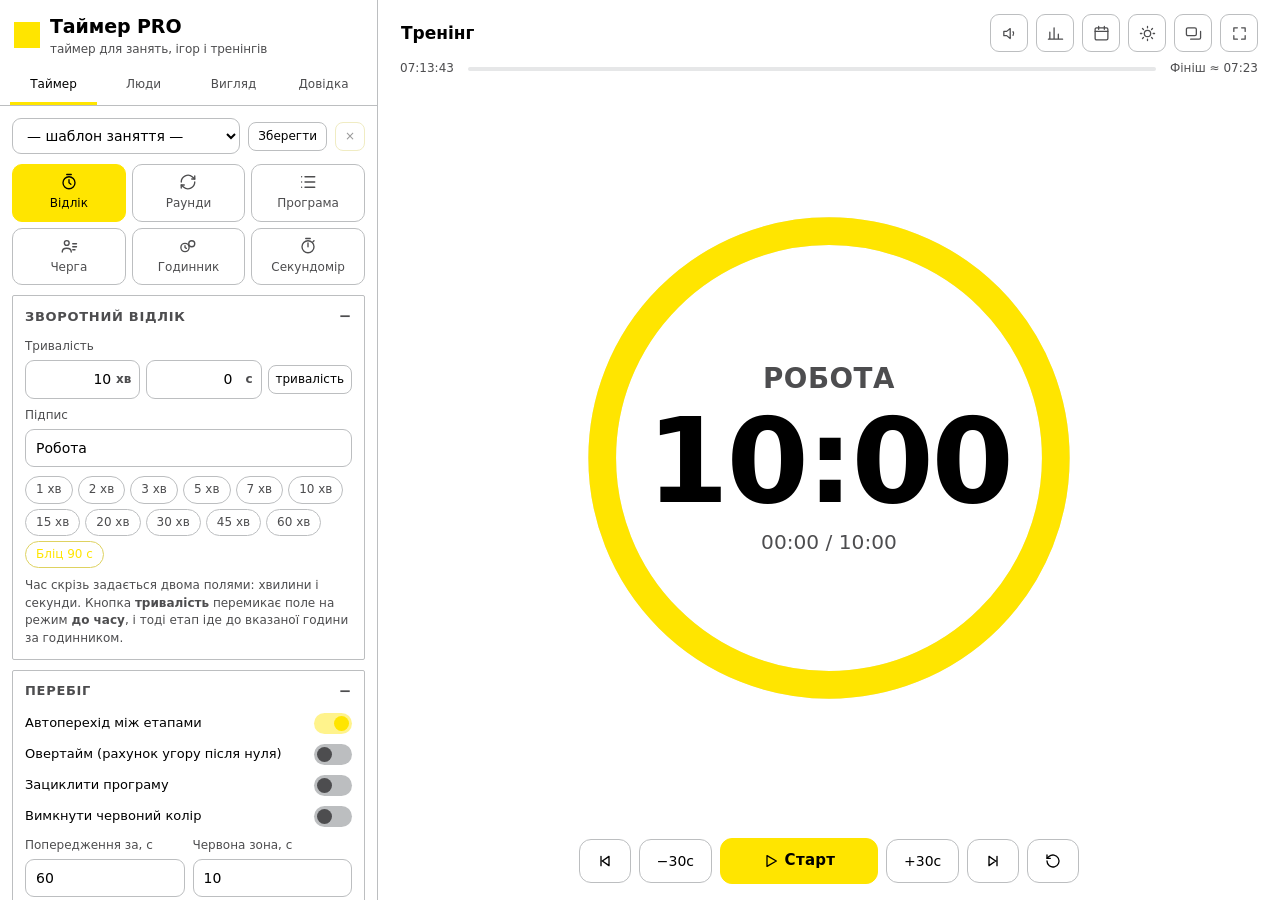
==== commit e0cff593: "v1.9.0: UI/UX polish from the Design skills audit - Timer PRO: new "ДТЕК світла" theme (white, #FFE5" ====
--- a/timer/index.html
+++ b/timer/index.html
@@ -23,7 +23,7 @@
   --font-num:var(--font-display);
 }
 [data-theme="light"]{
-  --bg:#f2f5fa; --panel:#ffffff; --panel2:#f7f9fc; --line:#dfe6f0;
+  --bg:#ffffff; --panel:#ffffff; --panel2:#f7f9fc; --line:#dfe6f0;
   --txt:#121a26; --muted:#65748c; --ringbg:#e4eaf3; --shadow:0 8px 24px rgba(20,40,80,.10);
   --accent2:#6366f1;
 }
@@ -42,7 +42,7 @@
 
 /* Corporate: enterprise tokens, light surface, 8pt rhythm, restrained motion. */
 [data-theme="corporate"]{
-  --bg:#f4f6fa; --panel:#ffffff; --panel2:#f9fafc; --line:#dde3ec;
+  --bg:#ffffff; --panel:#ffffff; --panel2:#f9fafc; --line:#dde3ec;
   --txt:#111827; --muted:#55606f;
   --accent:#3b82f6; --accent2:#8b5cf6; --onAccent:#0b1220;
   --ok:#16a34a; --warn:#d97706; --danger:#dc2626;
@@ -91,9 +91,23 @@
   --ringbg:#1c1c1c; --shadow:0 10px 28px rgba(0,0,0,.6);
   --r:2px;
 }
-[data-theme="dtek"] .brand .dot{border-radius:0;background:var(--accent)}
-[data-theme="dtek"] .card{box-shadow:none}
-[data-theme="dtek"] .btn.primary{font-weight:700;letter-spacing:.3px}
+/* DTEK light: the same four colours on a white slide. Yellow on white is far
+   too faint for text, so the digits and other phase-coloured text stay black
+   and the yellow carries the ring, the bars and the primary button. */
+[data-theme="dtek-light"]{
+  --bg:#ffffff; --panel:#ffffff; --panel2:#ffffff; --line:#bcbec0;
+  --txt:#000000; --muted:#4d4d4f;
+  --accent:#ffe500; --accent2:#bcbec0; --onAccent:#000000;
+  --ok:#ffe500; --warn:#ffe500; --danger:#ffe500;
+  --ringbg:#e6e7e8; --shadow:none;
+  --r:2px;
+}
+[data-theme="dtek-light"] #timeText,[data-theme="dtek-light"] #buzzName,
+[data-theme="dtek-light"] .fd,[data-theme="dtek-light"] #rotPrompt{color:var(--txt)}
+[data-theme="dtek-light"] .tabs button.on{border-bottom-width:3px}
+[data-theme="dtek"] .brand .dot,[data-theme="dtek-light"] .brand .dot{border-radius:0;background:var(--accent)}
+[data-theme="dtek"] .card,[data-theme="dtek-light"] .card{box-shadow:none}
+[data-theme="dtek"] .btn.primary,[data-theme="dtek-light"] .btn.primary{font-weight:700;letter-spacing:.3px}
 
 *{box-sizing:border-box}
 html,body{height:100%}
@@ -158,7 +172,7 @@
 .modes{display:grid;grid-template-columns:repeat(3,1fr);gap:6px}
 .modes button{
   background:var(--panel2);border:1px solid var(--line);border-radius:10px;padding:8px 3px;cursor:pointer;
-  display:flex;flex-direction:column;align-items:center;gap:4px;font-size:11px;color:var(--muted);transition:color .15s,background-color .15s,border-color .15s,opacity .15s,transform .15s
+  display:flex;flex-direction:column;align-items:center;gap:4px;font-size:12px;color:var(--muted);transition:color .15s,background-color .15s,border-color .15s,opacity .15s,transform .15s
 }
 .modes button svg{width:18px;height:18px;stroke:currentColor;fill:none;stroke-width:1.8;stroke-linecap:round;stroke-linejoin:round}
 .modes button:hover{color:var(--txt);border-color:var(--accent)}
@@ -170,6 +184,8 @@
   display:flex;align-items:center;justify-content:space-between;cursor:pointer;user-select:none
 }
 .card>h3::after{content:"\2212";font-size:15px;color:var(--muted)}
+.cardbtn{flex:1;outline:none;border-radius:4px}
+.card>h3:has(.cardbtn:focus-visible){outline:2px solid var(--accent);outline-offset:-2px}
 .card.closed>h3::after{content:"+"}
 .card .body{padding:0 12px 12px;display:flex;flex-direction:column;gap:10px}
 .card .body>*{flex:0 0 auto}
@@ -237,24 +253,24 @@
 .item .inp{padding:5px 8px;border:1px solid transparent;background:transparent}
 .item .inp:focus{background:var(--panel2);border-color:var(--accent)}
 .item .dur{width:76px;flex:none;text-align:center}
-.item .col-sel{width:84px;flex:none;font-size:11px;padding:5px 4px}
+.item .col-sel{width:84px;flex:none;font-size:12px;padding:5px 4px}
 /* minutes and seconds side by side, each labelled inside the box */
 .durf{display:flex;gap:6px;align-items:center;min-width:0}
 .durbox{position:relative;display:flex;align-items:center;flex:1 1 0;min-width:56px}
 .durbox .inp{width:100%;padding-right:28px;text-align:right}
-.durbox b{position:absolute;right:9px;font-size:11px;font-weight:600;color:var(--muted);pointer-events:none}
+.durbox b{position:absolute;right:9px;font-size:12px;font-weight:600;color:var(--muted);pointer-events:none}
 .durbox .inp::-webkit-outer-spin-button,.durbox .inp::-webkit-inner-spin-button{-webkit-appearance:none;margin:0}
-.durf .at{flex:none;padding:5px 7px;font-size:11px;min-width:44px}
+.durf .at{flex:none;padding:5px 7px;font-size:12px;min-width:44px}
 .durf.compact{width:92px;flex:none;gap:4px}
 .durf.compact .durbox{min-width:34px}
 .durf.compact .inp{padding:5px 17px 5px 4px;font-size:12px}
-.durf.compact .durbox b{right:4px;font-size:10px}
+.durf.compact .durbox b{right:4px;font-size:12px}
 .atwrap{flex:none}
-.atwrap .at{padding:5px 8px;font-size:11px}
+.atwrap .at{padding:5px 8px;font-size:12px}
 .item .num{width:46px;flex:none;text-align:center;font-variant-numeric:tabular-nums}
 .item .note{font-size:12px;color:var(--muted);flex:1}
 .item .key{
-  width:20px;height:20px;flex:none;display:grid;place-items:center;font-size:11px;border-radius:5px;
+  width:20px;height:20px;flex:none;display:grid;place-items:center;font-size:12px;border-radius:5px;
   background:var(--panel2);border:1px solid var(--line);color:var(--muted)
 }
 .item .x{color:var(--muted);background:none;border:none;cursor:pointer;font-size:16px;line-height:1;padding:2px 5px;flex:none;border-radius:6px}
@@ -462,7 +478,7 @@
 body.present .logo.bl,body.present .logo.br{bottom:max(24px,env(safe-area-inset-bottom))}
 body.present .logo.tl,body.present .logo.bl{left:max(20px,env(safe-area-inset-left))}
 body.present .logo.tr,body.present .logo.br{right:max(20px,env(safe-area-inset-right))}
-.score h4{margin:0 0 8px;font-size:11px;text-transform:uppercase;letter-spacing:.6px;color:var(--muted)}
+.score h4{margin:0 0 8px;font-size:12px;text-transform:uppercase;letter-spacing:.6px;color:var(--muted)}
 .score .r{display:flex;justify-content:space-between;gap:14px;padding:4px 0;font-size:15px;align-items:center}
 .score .r b{font-variant-numeric:tabular-nums}
 .score .r.lead b{color:var(--ok)}
@@ -477,7 +493,7 @@
 .noise i{position:absolute;inset:0;background:var(--ok);border-radius:18px;transform:scaleY(0);transform-origin:bottom;transition:transform .08s linear,background .2s}
 .noise.loud i{background:var(--danger)}
 .noise b{
-  position:absolute;left:0;right:0;bottom:6px;text-align:center;font-size:11px;color:var(--muted);
+  position:absolute;left:0;right:0;bottom:6px;text-align:center;font-size:12px;color:var(--muted);
   writing-mode:vertical-rl;transform:rotate(180deg);height:auto
 }
 
@@ -511,7 +527,7 @@
 }
 .toast.on{opacity:1;transform:translate(-50%,0)}
 
-kbd{background:var(--panel);border:1px solid var(--line);box-shadow:0 2px 0 var(--line);border-radius:5px;padding:1px 5px;font-size:11px;font-family:inherit}
+kbd{background:var(--panel);border:1px solid var(--line);box-shadow:0 2px 0 var(--line);border-radius:5px;padding:1px 5px;font-size:12px;font-family:inherit}
 .keys{display:flex;flex-wrap:wrap;gap:6px 12px;font-size:12px;color:var(--muted)}
 .keys span{display:flex;gap:5px;align-items:center}
 
@@ -581,8 +597,25 @@
 /* inside the add-in: no projector window, no microphone, no wake lock */
 body.embed #tbWindow,body.embed .noise,body.embed .embed-off{display:none!important}
 body.embed .stagebar{z-index:3}
-/* the add-in's own "Змінити" button sits in the top right corner while editing */
-body.embed.edit .stagebar{padding-right:112px}
+/* the add-in's own button sits in the top right corner while editing */
+body.embed.edit .stagebar{padding-right:120px;opacity:1}
+.embed-only{display:none}
+body.embed .embed-only{display:inline-flex}
+.brand .embed-only{margin-left:auto}
+/* While editing a slide the stage fills the block, exactly as in the show, and the
+   settings open as a drawer over it. A block is often 640×360 or smaller, and a
+   panel squeezed beside or above the stage left neither of them usable. */
+body.embed.edit.drawer .side{
+  display:flex;position:fixed;top:0;left:0;bottom:0;width:min(380px,94vw);max-height:none;z-index:40;
+  border-right:1px solid var(--line);border-bottom:none;box-shadow:0 0 0 100vmax rgba(0,0,0,.28),0 10px 30px rgba(0,0,0,.3)
+}
+body.embed .app{grid-template-rows:1fr}
+/* In the slide show the trainer's buttons fade out after a few quiet seconds;
+   the mouse brings them back and the keys work all the time. */
+body.embed.idle:not(.edit) .controls,body.embed.idle:not(.edit) .stagebar .iconbtn,body.embed.idle:not(.edit) .timeline{opacity:0;transition:opacity .6s}
+/* the settings drawer exists only while editing */
+body.embed:not(.edit) #tbFull{display:none}
+body.embed:not(.idle) .controls{transition:opacity .2s}
 /* A slide block is often under 560 px tall. The rule above hides the dial for
    short windows because the side panel competes for room; in the slide show
    there is no panel, so the dial stays. */
@@ -593,14 +626,15 @@
 }
 </style>
 </head>
-<body data-theme="dark">
+<body data-theme="dtek-light">
 <a class="skip" href="#stage">Перейти до таймера</a>
 
 <div class="app">
   <aside class="side" aria-label="Панель налаштувань">
     <div class="brand">
       <div class="dot"></div>
-      <div><h1>Таймер<small>універсальний тайм-кіпер для занять та ігор</small></h1></div>
+      <div><h1>Таймер PRO<small>таймер для занять, ігор і тренінгів</small></h1></div>
+      <button class="iconbtn embed-only" id="drawerClose" type="button" title="Закрити налаштування (Esc)" aria-label="Закрити налаштування"><svg viewBox="0 0 24 24"><path d="M6 6l12 12M18 6L6 18"/></svg></button>
     </div>
 
     <div class="tabs" id="tabs" role="tablist" aria-label="Розділи налаштувань">
@@ -616,7 +650,7 @@
       <div class="pane on" data-pane="timer">
         <h2 class="sr">Таймер</h2>
         <div class="row">
-          <select class="inp" id="prSel" aria-label="Пресет заняття"><option value="">— пресет —</option></select>
+          <select class="inp" id="prSel" aria-label="Шаблон заняття"><option value="">— шаблон заняття —</option></select>
           <button class="btn sm" id="prSave" title="Зберегти як пресет">Зберегти</button>
           <button class="btn sm danger" id="prDel" aria-label="Видалити пресет" title="Видалити пресет">&times;</button>
         </div>
@@ -1254,7 +1288,7 @@
 
 /* ================= config ================= */
 const DEF = {
-  title:"Тренінг", mode:"countdown", theme:"dark", vis:"disc",
+  title:"Тренінг", mode:"countdown", theme:"dtek-light", vis:"ring",
   bgFill:true, tenths:true, autoNext:true, overtime:false, loop:false,
   bells:"", bellsOver:0, protect:0, step:30, msgHold:6, warnColor:"", dangerColor:"", noRed:false,
   msgs:["Завершуйте","Час питань","Гучніше, будь ласка","Переходимо далі"],
@@ -1454,8 +1488,8 @@
    toward black or white until it clears a contrast ratio against its own
    background, so no skill palette can ship unreadable text. Generating the
    rules beats hand-writing seventy CSS blocks nobody could maintain. */
-const TBASE = [["dark","Темна"],["light","Світла"],["dtek","ДТЕК"],["corporate","Корпоративна"],
-  ["fantasy","Фентезі"],["neon","Неон"],["mono","Контраст"]];
+const TBASE = [["dtek-light","ДТЕК світла"],["dtek","ДТЕК темна"],["light","Світла"],["dark","Темна"],["corporate","Корпоративна"],
+  ["mono","Контраст"],["neon","Неон"],["fantasy","Фентезі"]];
 /* key, name, primary, secondary, surface, text, ok, warn, danger, font, display, mono */
 const SKINS = [
   ["agentic","Агентик","#FF5701","#F6F6F1","#FFFFFF","#111827","#16A34A","#D97706","#DC2626","Playfair Display","Playfair Display","JetBrains Mono"],
@@ -1566,7 +1600,7 @@
 }
 function skinVars(s){
   const surf=s[4], dark=lum(surf)<.4, ink=dark?"#ffffff":"#000000";
-  const bg     = dark ? surf : mix2(surf,s[5],.05);
+  const bg     = dark ? surf : "#ffffff";   /* light skins sit on white, like the slide */
   const panel  = dark ? mix2(surf,"#ffffff",.08) : "#ffffff";
   const panel2 = dark ? mix2(surf,"#ffffff",.05) : mix2(surf,s[5],.03);
   const line   = mix2(bg,ink,dark?.20:.14);
@@ -1591,11 +1625,20 @@
     "font-num": DECOR.test(String(s[10]).split(",")[0]) ? stack(s[11]) : stack(s[10])
   };
 }
+/* Two skins share a key with a built-in (neon, mono); their generated rule came
+   later in the cascade and silently replaced the built-in look, so they are dropped. */
+const BASEKEY = {}; TBASE.forEach(function(b){ BASEKEY[b[0]] = 1; });
+const SKINS_OK = SKINS.filter(function(s){ return !BASEKEY[s[0]]; });
+/* Skins named after other brands and products stay working for old slides but are
+   not offered in the list: a DTEK trainer tool should not suggest them. */
+const SKIN_HIDDEN = {claude:1, sega:1, pacman:1, roku:1, ant:1, shadcn:1, stitch:1};
+/* Calm, readable skins with a plain sans for the digits: these suit a training room. */
+const SKIN_PICK = ["clean","minimal","paper","editorial","levels","material","flat","perspective","enterprise"];
 const SKMAP = {};
-SKINS.forEach(function(s){ SKMAP[s[0]] = s; });
+SKINS_OK.forEach(function(s){ SKMAP[s[0]] = s; });
 (function buildThemeCSS(){
   let css = "";
-  SKINS.forEach(function(s){
+  SKINS_OK.forEach(function(s){
     const v = skinVars(s);
     css += '[data-theme="'+s[0]+'"]{' + Object.keys(v).map(function(k){ return "--"+k+":"+v[k]; }).join(";") + "}\n";
   });
@@ -1663,7 +1706,7 @@
   applyScheme();
 }
 function applyTheme(k){
-  if(k!=="dark" && !SKMAP[k] && !TBASE.some(function(x){ return x[0]===k; })) k = "dark";
+  if(!SKMAP[k] && !TBASE.some(function(x){ return x[0]===k; })) k = "dtek-light";
   cfg.theme = k;
   loadThemeFonts(k);
   document.body.dataset.theme = k;
@@ -1671,13 +1714,18 @@
 }
 (function fillThemes(){
   const sel = $("#o_theme");
-  const g1 = document.createElement("optgroup"); g1.label = "Вбудовані";
+  const g1 = document.createElement("optgroup"); g1.label = "Для тренінгу";
   TBASE.forEach(function(b){
     const o = document.createElement("option"); o.value=b[0]; o.textContent=b[1]; g1.appendChild(o);
   });
-  const light = document.createElement("optgroup"); light.label = "Зі скілів — світлі";
-  const dark  = document.createElement("optgroup"); dark.label  = "Зі скілів — темні";
-  SKINS.slice().sort(function(a,b){ return a[1].localeCompare(b[1],"uk"); }).forEach(function(s){
+  SKIN_PICK.forEach(function(k){
+    const s = SKMAP[k]; if(!s) return;
+    const o = document.createElement("option"); o.value=s[0]; o.textContent=s[1]; g1.appendChild(o);
+  });
+  const light = document.createElement("optgroup"); light.label = "Інші світлі";
+  const dark  = document.createElement("optgroup"); dark.label  = "Інші темні";
+  SKINS_OK.slice().sort(function(a,b){ return a[1].localeCompare(b[1],"uk"); }).forEach(function(s){
+    if(SKIN_HIDDEN[s[0]] || SKIN_PICK.indexOf(s[0])!==-1) return;
     const o = document.createElement("option"); o.value=s[0]; o.textContent=s[1];
     (lum(s[4])<.4 ? dark : light).appendChild(o);
   });
@@ -3851,7 +3899,7 @@
 function syncPresetBtns(){ $("#prDel").disabled = $("#prSel").value.indexOf("u:")!==0; }
 function fillPresets(){
   const sel = $("#prSel");
-  sel.innerHTML = '<option value="">— пресет —</option>';
+  sel.innerHTML = '<option value="">— шаблон заняття —</option>';
   const g1 = document.createElement("optgroup"); g1.label = "Готові";
   Object.keys(BUILTIN).forEach(function(n){ const o=document.createElement("option"); o.value="b:"+n; o.textContent=n; g1.appendChild(o); });
   sel.appendChild(g1);
@@ -3910,9 +3958,15 @@
 function togglePresent(){
   /* during the slide show the side panel must never come back in front of the audience */
   if(EMBED && hostView()==="read") return;
+  if(EMBED){
+    const open = document.body.classList.toggle("drawer");
+    $("#tbFull").setAttribute("aria-expanded", open ? "true" : "false");
+    if(open){ const f = document.querySelector(".side .tabs button.on") || $("#drawerClose"); if(f) f.focus(); }
+    else $("#tbFull").focus();
+    S.vizDirty = true; setTimeout(render, 80); return;
+  }
   const on = !document.body.classList.contains("present");
   document.body.classList.toggle("present", on);
-  if(EMBED){ setTimeout(render, 80); return; }
   if(on){ if(document.documentElement.requestFullscreen) document.documentElement.requestFullscreen().catch(function(){}); }
   else if(document.fullscreenElement && document.exitFullscreen) document.exitFullscreen().catch(function(){});
   setTimeout(render, 80);
@@ -4219,13 +4273,18 @@
   setMode(b.dataset.mode);
 };
 $$(".card>h3").forEach(function(h){
-  h.setAttribute("role","button");
-  h.tabIndex = 0;
-  const sync = function(){ h.setAttribute("aria-expanded", h.parentElement.classList.contains("closed") ? "false" : "true"); };
+  /* the heading stays a heading; the button role goes on a span inside it */
+  const btn = document.createElement("span");
+  btn.className = "cardbtn";
+  while(h.firstChild) btn.appendChild(h.firstChild);
+  h.appendChild(btn);
+  btn.setAttribute("role","button");
+  btn.tabIndex = 0;
+  const sync = function(){ btn.setAttribute("aria-expanded", h.parentElement.classList.contains("closed") ? "false" : "true"); };
   /* not toggle: that name belongs to start/pause at the top of the file */
   const toggleCard = function(){ h.parentElement.classList.toggle("closed"); sync(); };
   h.onclick = toggleCard;
-  h.onkeydown = function(e){ if(e.key==="Enter" || e.key===" "){ e.preventDefault(); toggleCard(); } };
+  btn.onkeydown = function(e){ if(e.key==="Enter" || e.key===" "){ e.preventDefault(); toggleCard(); } };
   sync();
 });
 
@@ -4294,7 +4353,7 @@
 $("#msgHide").onclick = function(){ showMsg(""); };
 
 $("#styleDtek").onclick = function(){
-  cfg.theme = "dtek"; cfg.vis = "square"; cfg.bgFill = true;
+  cfg.theme = "dtek-light"; cfg.vis = "square"; cfg.bgFill = true;
   $("#o_theme").value = cfg.theme; $("#o_vis").value = cfg.vis; $("#o_bgFill").checked = true;
   applyTheme(cfg.theme); persist(); render(); toast("Стиль ДТЕК застосовано");
 };
@@ -4445,7 +4504,7 @@
   if(e.key==="Escape"){
     if($("#stageMsg").classList.contains("on")) showMsg("");
     else if($("#ovl").classList.contains("on")) closeOvl();
-    else if(document.body.classList.contains("present")) togglePresent();
+    else if(EMBED ? document.body.classList.contains("drawer") : document.body.classList.contains("present")) togglePresent();
     return;
   }
   /* the physical key first, then the character, for keyboards the map misses */
@@ -4476,14 +4535,31 @@
   cfg.noise = false;   /* the add-in has no microphone access */
   $("#prExport").textContent = "Копіювати JSON";
   $("#logCsv").textContent = "Копіювати CSV";
-  $("#tbFull").title = "Лише циферблат, як під час показу (F)";
-  /* PowerPoint switches between editing and the slide show: the show gets the
-     stage alone, the editor gets the settings panel */
+  $("#tbFull").title = "Налаштування (F)";
+  $("#tbFull").setAttribute("aria-label", "Налаштування");
+  $("#tbFull").setAttribute("aria-expanded", "false");
+  $("#tbFull").innerHTML = '<svg viewBox="0 0 24 24"><path d="M4 6h10M18 6h2M4 12h4M12 12h8M4 18h12M20 18h0"/><circle cx="16" cy="6" r="2"/><circle cx="10" cy="12" r="2"/><circle cx="18" cy="18" r="2"/></svg>';
+  $("#drawerClose").onclick = function(){ if(document.body.classList.contains("drawer")) togglePresent(); };
+  /* a click on the stage beside the open drawer closes it */
+  $("#stage").addEventListener("pointerdown", function(e){
+    if(document.body.classList.contains("drawer") && !e.target.closest(".stagebar")) togglePresent();
+  });
+  /* PowerPoint switches between editing and the slide show. Both get the stage on
+     the whole block; the editor opens the settings as a drawer. */
   window.WOS_TIMER_VIEW = function(v){
-    document.body.classList.toggle("present", v==="read");
+    document.body.classList.add("present");
     document.body.classList.toggle("edit", v!=="read");
+    if(v==="read") document.body.classList.remove("drawer");
     S.vizDirty = true; setTimeout(render, 80);
   };
+  let idleT = 0;
+  const wake = function(){
+    document.body.classList.remove("idle");
+    clearTimeout(idleT);
+    idleT = setTimeout(function(){ document.body.classList.add("idle"); }, 3000);
+  };
+  ["pointermove","pointerdown","focusin"].forEach(function(ev){ document.addEventListener(ev, wake, true); });
+  wake();
   window.WOS_TIMER_VIEW(hostView());
 }
 applyTheme(cfg.theme);
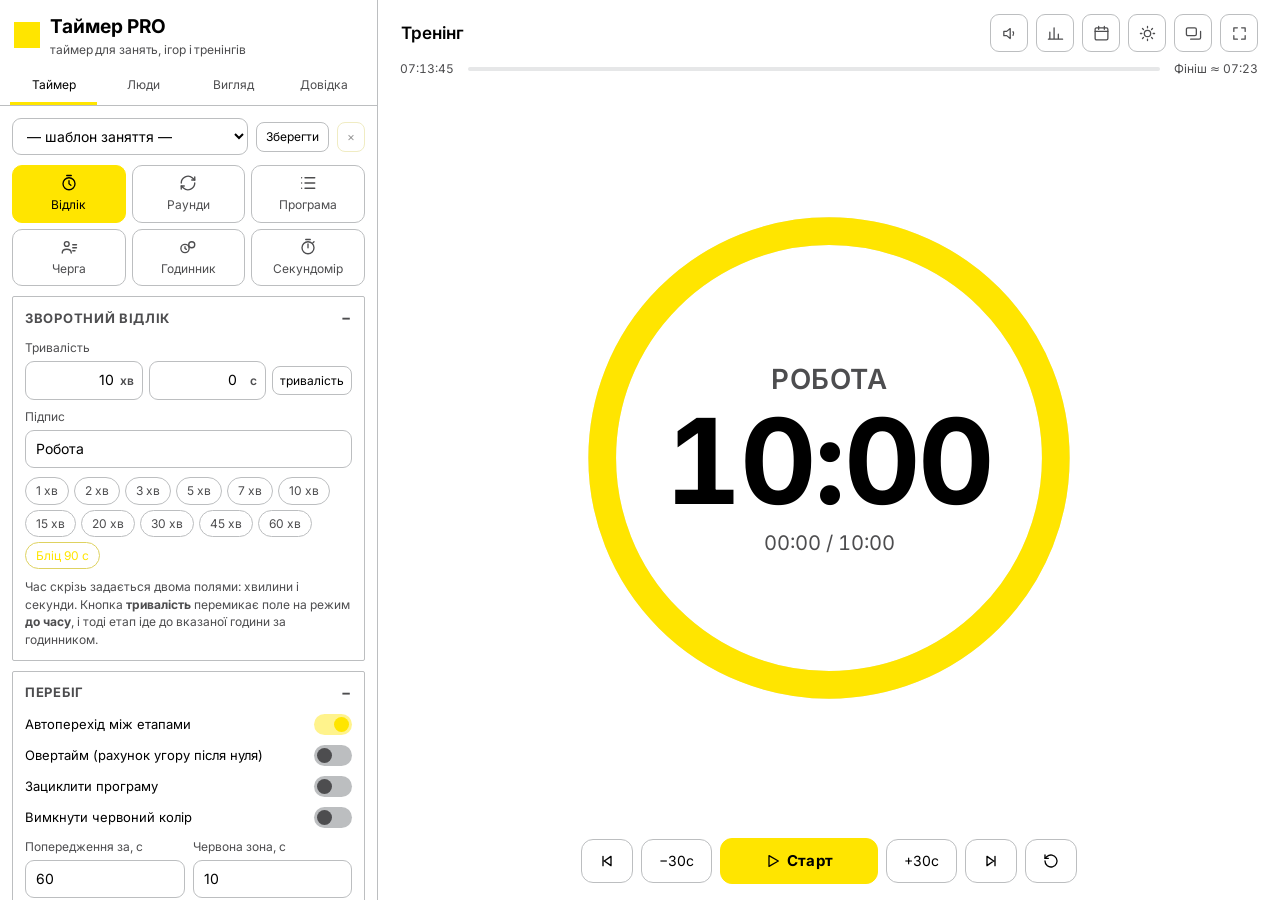
==== commit f6ff9c00: "v1.9.1: Timer PRO security fix, CSP, lighter ticking, self-hosted fonts - Timer PRO: roster scores f" ====
--- a/timer/index.html
+++ b/timer/index.html
@@ -4,11 +4,12 @@
 <meta charset="utf-8">
 <meta name="viewport" content="width=device-width,initial-scale=1">
 <title>Таймер</title>
-<link rel="preconnect" href="https://fonts.googleapis.com">
-<link rel="preconnect" href="https://fonts.gstatic.com" crossorigin>
-<!-- Non-blocking: offline the browser simply falls back to the local stacks below. -->
-<link rel="stylesheet" media="print" onload="this.media='all'"
-  href="https://fonts.googleapis.com/css2?family=New+Rocker&family=Open+Sans:wght@400;600;700&family=Poppins:wght@500;600;700&family=IBM+Plex+Mono:wght@500;600&display=swap">
+<!-- Скрипт лежить в окремому файлі timer.js, тому CSP забороняє будь-який вбудований код:
+     навіть якщо у сторінку потрапить чужа розмітка, обробники на кшталт onerror не виконаються. -->
+<meta http-equiv="Content-Security-Policy"
+      content="default-src 'self'; script-src 'self'; style-src 'self' 'unsafe-inline'; font-src 'self'; img-src 'self' data: blob: https:; media-src 'self' data: blob: https:; connect-src 'self'; object-src 'none'; base-uri 'none'; form-action 'none';">
+<!-- Шрифти лежать на цьому ж сайті: жодних звернень до сторонніх сервісів. -->
+<link rel="stylesheet" href="fonts/fonts.css?v=1.9.1">
 <style>
 :root{
   --bg:#0a0e16; --panel:#111827; --panel2:#161f2e; --line:#243043;
@@ -1266,3309 +1267,6 @@
 <div class="toast" id="toast" role="status" aria-live="polite" aria-atomic="true"></div>
 <div class="sr" id="live" role="status" aria-live="polite" aria-atomic="true"></div>
 
-<script>
-"use strict";
-const $ = (s,r)=> (r||document).querySelector(s);
-const $$ = (s,r)=> Array.from((r||document).querySelectorAll(s));
-const KEY = "trainingTimer.v1";
-/* declared early: the boot timers below read it before the display code runs */
-const IS_DISPLAY = location.hash === "#display";
-/* Embedded in the "Веб на слайді" PowerPoint add-in as timer/index.html?embed=1.
-   The add-in page is the parent on the same origin: it hands over this slide's
-   settings (HOST.cfg, a JSON string), says whether PowerPoint is editing or
-   showing the slide (HOST.view) and stores changes in the presentation (HOST.save).
-   Without a host the file works exactly as the standalone timer. */
-const EMBED = /[?&]embed=1(&|$)/.test(location.search);
-const HOST = (function(){
-  if(!EMBED || window.parent===window) return null;
-  try{ const h = window.parent.WOS_TIMER_HOST; return h && typeof h.save==="function" ? h : null; }catch(e){ return null; }
-})();
-function hostView(){ try{ return HOST ? HOST.view : ""; }catch(e){ return ""; } }
-const clamp = (v,a,b)=> Math.max(a,Math.min(b,v));
-
-/* ================= config ================= */
-const DEF = {
-  title:"Тренінг", mode:"countdown", theme:"dtek-light", vis:"ring",
-  bgFill:true, tenths:true, autoNext:true, overtime:false, loop:false,
-  bells:"", bellsOver:0, protect:0, step:30, msgHold:6, warnColor:"", dangerColor:"", noRed:false,
-  msgs:["Завершуйте","Час питань","Гучніше, будь ласка","Переходимо далі"],
-  amb:"none", ambVol:.4,
-  logo:{on:false, url:"", size:44, pos:"tr", inv:false, plate:false, rad:18},
-  warn:60, danger:10,
-  sound:true, volume:.6, pack:"beep", tickFrom:5, flash:false, voice:false, wake:true,
-  musicOn:true, musicLoop:true, musicVol:.35,
-  noise:false, noiseTh:.35,
-  buzzOn:false, buzzAnswer:5,
-  showScore:false, showClock:true, showEnd:true, noRepeat:true, teamCount:3,
-  cd:{dur:"10:00", label:"Робота"},
-  iv:{prep:"0:10", work:"0:40", rest:"0:20", rounds:8, wlabel:"Робота", rlabel:"Пауза", restlast:false, wcolor:"", rcolor:"", rotation:false},
-  pg:{items:[
-    {name:"Знайомство", dur:"5:00", color:"", note:""},
-    {name:"Теорія", dur:"15:00", color:"", note:""},
-    {name:"Робота в групах", dur:"20:00", color:"#2fd07a", note:"Обговоріть у групах і запишіть три висновки"},
-    {name:"Презентації", dur:"15:00", color:"", note:""},
-    {name:"Підсумки", dur:"5:00", color:"", note:""}
-  ]},
-  tn:{dur:"3:00", order:"list"},
-  ck:{bank:"5:00", inc:0, delay:0, glass:false, periods:0, pdur:30},
-  roster:[{name:"Команда 1",score:0},{name:"Команда 2",score:0},{name:"Команда 3",score:0}]
-};
-const BUILTIN = {
-  "Помодоро 25 / 5 хв":{mode:"interval",vis:"disc",iv:{prep:"0:00",work:"25:00",rest:"5:00",rounds:4,wlabel:"Фокус",rlabel:"Перерва",restlast:true,wcolor:"",rcolor:"#2fd07a",rotation:false},autoNext:true,warn:120,danger:10},
-  "Табата 20 / 10 с x8":{mode:"interval",vis:"disc",iv:{prep:"0:10",work:"0:20",rest:"0:10",rounds:8,wlabel:"Робота",rlabel:"Відпочинок",restlast:false,wcolor:"#ff4d5e",rcolor:"#2fd07a",rotation:false},autoNext:true,warn:0,danger:5,tickFrom:3},
-  "Мозковий штурм 10 хв":{mode:"countdown",vis:"liquid",cd:{dur:"10:00",label:"Генеруємо ідеї"},warn:120,danger:15,autoNext:false},
-  "Виступи по 3 хв":{mode:"turns",vis:"disc",tn:{dur:"3:00",order:"list"},autoNext:false,overtime:true,warn:60,danger:15},
-  "Воркшоп 60 хв":{mode:"program",vis:"disc",autoNext:false,warn:120,danger:20},
-  "Кава-брейк 15 хв":{mode:"countdown",vis:"sand",cd:{dur:"15:00",label:"Перерва"},warn:180,danger:30,autoNext:false},
-  "Швидкий нетворкінг":{mode:"interval",vis:"traffic",iv:{prep:"0:15",work:"4:00",rest:"0:30",rounds:8,wlabel:"Розмова",rlabel:"Змінюємо стіл",restlast:false,wcolor:"",rcolor:"#ffd23f",rotation:true},autoNext:true,warn:30,danger:10},
-  "Квіз для команд":{mode:"countdown",vis:"flip",cd:{dur:"0:30",label:"Питання"},autoNext:false,overtime:false,warn:0,danger:10,tickFrom:5}
-};
-const COLORS = [["","Авто"],["#4f9cff","Синій"],["#2fd07a","Зелений"],["#ffd23f","Жовтий"],["#ff9f43","Помаранч"],["#ff4d5e","Червоний"],["#a56bff","Фіолет"],["#25d0d8","Бірюза"]];
-/* Hue and saturation, so the switch below can tell an alarm colour apart from
-   a theme that never had one. */
-function hsOf(c){
-  const p = hx(c), r = p[0]/255, g = p[1]/255, b = p[2]/255;
-  const mx = Math.max(r,g,b), mn = Math.min(r,g,b), d = mx - mn;
-  let h = 0;
-  if(d){
-    if(mx===r) h = (g-b)/d + (g<b ? 6 : 0);
-    else if(mx===g) h = (b-r)/d + 2;
-    else h = (r-g)/d + 4;
-    h *= 60;
-  }
-  return [h, mx ? d/mx : 0];
-}
-function isRed(c){
-  const s = hsOf(c);
-  return s[1] > .35 && (s[0] < 22 || s[0] > 330);
-}
-/* Violet leads: it is the furthest thing from an alarm that still reads as a
-   different state, and it clashes with neither the usual blue accent nor an
-   amber warning. Teal and blue stand behind it for themes that are already
-   violet. The pick has to stay clear of the colours it is told to avoid, or
-   the last seconds would look exactly like the minutes before them. */
-const CALM = ["#a56bff","#25d0d8","#2fd07a","#4f9cff"];
-function calmColor(avoid){
-  const bad = (avoid||[]).filter(Boolean).map(function(c){ return hsOf(c)[0]; });
-  bad.push(hsOf(PAL.accent || "#4f9cff")[0]);
-  let best = CALM[0], bestGap = -1;
-  for(let i=0;i<CALM.length;i++){
-    const h = hsOf(CALM[i])[0];
-    let gap = 360;
-    for(let j=0;j<bad.length;j++){
-      let d = Math.abs(h - bad[j]); if(d > 180) d = 360 - d;
-      if(d < gap) gap = d;
-    }
-    if(gap >= 45) return CALM[i];            /* clear of everything, and first in preference */
-    if(gap > bestGap){ bestGap = gap; best = CALM[i]; }
-  }
-  return best;                               /* nothing is clear, so take the furthest away */
-}
-/* One gate for every colour that reaches the stage, so the switch means what
-   its label says: a red the trainer put on a single segment goes too, not just
-   the finish. The other segments have already claimed their colours, so it has
-   to land where none of them sit: turning a red work period into the same
-   green the rest periods use would merge the two halves of an interval. */
-function segColor(c){
-  if(!(cfg.noRed && c && isRed(c))) return c;
-  const taken = [];
-  for(let i=0;i<S.program.length;i++){
-    const k = S.program[i].color;
-    if(k && !isRed(k)) taken.push(k);
-  }
-  taken.push(PAL.danger);
-  return calmColor(taken);
-}
-function colorOptions(v){
-  return COLORS.map(function(c){ return '<option value="'+c[0]+'"'+(c[0]===(v||"")?" selected":"")+'>'+c[1]+'</option>'; }).join("");
-}
-const STACKED = ["sand","liquid","candle","dots","traffic","flip","energy","coal","code"];
-
-function deepMerge(base, over){
-  const out = Array.isArray(base) ? base.slice() : Object.assign({}, base);
-  for(const k in over){
-    const v = over[k];
-    if(v && typeof v==="object" && !Array.isArray(v) && base && typeof base[k]==="object" && !Array.isArray(base[k])) out[k]=deepMerge(base[k],v);
-    else out[k] = (v && typeof v==="object") ? JSON.parse(JSON.stringify(v)) : v;
-  }
-  return out;
-}
-function loadStore(){
-  let s; try{ s = JSON.parse(localStorage.getItem(KEY)||"{}") || {}; }catch(e){ s = {}; }
-  if(HOST){
-    /* settings belong to the slide; the preset library stays on this computer */
-    let c = null; try{ c = JSON.parse(HOST.cfg || "null"); }catch(e){ c = null; }
-    return {cfg: c && typeof c==="object" ? c : {}, presets: s.presets || {}};
-  }
-  return s;
-}
-function saveStore(){
-  if(HOST){
-    try{
-      const old = JSON.parse(localStorage.getItem(KEY)||"{}") || {};
-      localStorage.setItem(KEY, JSON.stringify({cfg:old.cfg||{}, presets:presets}));
-    }catch(e){}
-    try{ HOST.save(JSON.stringify(cfg)); }catch(e){}
-    return;
-  }
-  try{ localStorage.setItem(KEY, JSON.stringify({cfg:cfg, presets:presets})); }catch(e){}
-}
-const store = loadStore();
-let cfg = deepMerge(DEF, store.cfg||{});
-let presets = store.presets || {};
-/* runs before the first render: everything downstream assumes "M:SS" */
-migrateDurs(cfg);
-Object.keys(presets).forEach(function(n){ migrateDurs(presets[n]); });
-
-/* ================= time helpers ================= */
-function parseDur(str, defUnit){
-  if(str==null) return 0;
-  let s = String(str).trim().toLowerCase().replace(",",".");
-  if(!s) return 0;
-  /* "@13:00" means run until that time on the wall clock, the way an agenda
-     pins a break to a moment rather than to a length */
-  if(s[0]==="@"){
-    const p = s.slice(1).split(":");
-    const hh = parseInt(p[0],10), mm = parseInt(p[1]||"0",10);
-    if(isNaN(hh)) return 0;
-    const now = new Date(), t = new Date(now);
-    t.setHours(hh, isNaN(mm)?0:mm, 0, 0);
-    if(t <= now) t.setDate(t.getDate()+1);
-    return t - now;
-  }
-  let unit = defUnit || "min";
-  if(!s.includes(":")){
-    if(/[сs]$/.test(s)) unit = "sec";
-    else if(/(хв|m)$/.test(s)) unit = "min";
-    s = s.replace(/[^\d.]+$/,"").trim();
-  }
-  if(s.includes(":")){
-    const p = s.split(":").map(function(x){ return parseFloat(x)||0; });
-    while(p.length<3) p.unshift(0);
-    return ((p[0]*3600)+(p[1]*60)+p[2])*1000;
-  }
-  const n = parseFloat(s)||0;
-  return unit==="sec" ? n*1000 : n*60000;
-}
-function pad(n){ return n<10 ? "0"+n : ""+n; }
-function fmt(ms, opt){
-  opt = opt||{};
-  const neg = ms < 0;
-  const a = Math.abs(ms);
-  const t = opt.ceil ? Math.ceil(a/1000 - 1e-6) : Math.floor(a/1000);
-  const h = Math.floor(t/3600), m = Math.floor((t%3600)/60), s = t%60;
-  let out = h>0 ? h+":"+pad(m)+":"+pad(s) : pad(m)+":"+pad(s);
-  if(opt.tenths && h===0 && a < 10000) out = pad(m)+":"+pad(Math.floor(a/1000))+"."+Math.floor((a%1000)/100);
-  return (neg?"+":"")+out;
-}
-function fmtShort(ms){
-  const t = Math.round(ms/1000), m = Math.floor(t/60), s = t%60;
-  return m>0 ? (s ? m+":"+pad(s) : m+" хв") : s+" с";
-}
-function fmtInput(ms){
-  const t = Math.round(ms/1000);
-  return t%60===0 ? String(t/60) : Math.floor(t/60)+":"+pad(t%60);
-}
-function hhmm(d){ return pad(d.getHours())+":"+pad(d.getMinutes()); }
-
-/* ================= palette ================= */
-let PAL = {};
-function refreshPal(){
-  const cs = getComputedStyle(document.body);
-  ["accent","ok","warn","danger","ringbg","txt","muted","bg","panel","line"].forEach(function(k){
-    PAL[k] = cs.getPropertyValue("--"+k).trim() || "#888";
-  });
-}
-
-/* ================= themes =================
-   Six themes are hand-written in the CSS above. The rest are generated here
-   from the design-skill packs, which publish only raw tokens: primary,
-   secondary, surface, text, the three state colours and three font families.
-   Surfaces, borders and muted text are derived, and every colour is pushed
-   toward black or white until it clears a contrast ratio against its own
-   background, so no skill palette can ship unreadable text. Generating the
-   rules beats hand-writing seventy CSS blocks nobody could maintain. */
-const TBASE = [["dtek-light","ДТЕК світла"],["dtek","ДТЕК темна"],["light","Світла"],["dark","Темна"],["corporate","Корпоративна"],
-  ["mono","Контраст"],["neon","Неон"],["fantasy","Фентезі"]];
-/* key, name, primary, secondary, surface, text, ok, warn, danger, font, display, mono */
-const SKINS = [
-  ["agentic","Агентик","#FF5701","#F6F6F1","#FFFFFF","#111827","#16A34A","#D97706","#DC2626","Playfair Display","Playfair Display","JetBrains Mono"],
-  ["ant","Ant Design","#1677ff","#8B5CF6","#FFFFFF","#111827","#16A34A","#D97706","#DC2626","Plus Jakarta Sans","Plus Jakarta Sans","JetBrains Mono"],
-  ["artistic","Артистична","#3B82F6","#8B5CF6","#FFFFFF","#111827","#16A34A","#D97706","#DC2626","Limelight","Limelight","JetBrains Mono"],
-  ["basic","Базова","#A855F7","#0A1829","#FFFFFF","#0A1829","#16A34A","#D97706","#DC2626","Nunito","Oswald","JetBrains Mono"],
-  ["bento","Бенто","#FAD4C0","#80A1C1","#FFF5E6","#111827","#16A34A","#D97706","#DC2626","Inter","Inter","JetBrains Mono"],
-  ["bold","Смілива","#0077BC","#009866","#111111","#111827","#16A34A","#D97706","#DC2626","Archivo Black","Archivo Black","JetBrains Mono"],
-  ["brutalism","Бруталізм","#DD614C","#DAA144","#FFFFFF","#111827","#16A34A","#D97706","#DC2626","Darker Grotesque","Darker Grotesque","JetBrains Mono"],
-  ["cafe","Кав'ярня","#5D4432","#E9E3DD","#F9F7F5","#3E2B1E","#16A34A","#D97706","#DC2626","Poppins","Poppins","JetBrains Mono"],
-  ["claude","Claude","#141413","#FAF9F6","#FFFFFF","#111827","#16A34A","#D97706","#DC2626","Anthropic Sans","Anthropic Sans","JetBrains Mono"],
-  ["claymorphism","Пластилін","#3B82F6","#FFFFFF","#FFFFFF","#1C398E","#16A34A","#D97706","#DC2626","Montserrat","Poppins","JetBrains Mono"],
-  ["clean","Чиста","#3B82F6","#8B5CF6","#FFFFFF","#111827","#16A34A","#D97706","#DC2626","Roboto","Poppins","Inconsolata"],
-  ["codex","Кодекс","#000000","#ffffff","#FFFFFF","#111827","#16A34A","#D97706","#DC2626","Open Sans","Open Sans","JetBrains Mono"],
-  ["colorful","Барвиста","#3B82F6","#8B5CF6","#FFFFFF","#111827","#16A34A","#D97706","#DC2626","Inter","Inter","JetBrains Mono"],
-  ["contemporary","Сучасна","#C800DF","#E60076","#FFFFFF","#111827","#16A34A","#D97706","#DC2626","Jost","Jost","Overpass Mono"],
-  ["cosmic","Космос","#3B82F6","#8B5CF6","#FFFFFF","#111827","#16A34A","#D97706","#DC2626","Audiowide","Audiowide","JetBrains Mono"],
-  ["creative","Креативна","#3B82F6","#8B5CF6","#FFFFFF","#111827","#16A34A","#D97706","#DC2626","Bangers","Bangers","IBM Plex Mono"],
-  ["dithered","Дизеринг","#3B82F6","#8B5CF6","#FFFFFF","#111827","#16A34A","#D97706","#DC2626","Open Sans","Space Grotesk","IBM Plex Mono"],
-  ["doodle","Дудл","#49B6E5","#263D5B","#FFFFFF","#111827","#16A34A","#D97706","#DC2626","Delius Swash Caps","Delius Swash Caps","JetBrains Mono"],
-  ["dramatic","Драматична","#8B5CF6","#F43F5E","#09090B","#FAFAFA","#16A34A","#D97706","#DC2626","Outfit","Outfit","JetBrains Mono"],
-  ["editorial","Редакційна","#111111","#f1f1f1","#FFFFFF","#111827","#16A34A","#D97706","#DC2626","Gelasio","Gelasio","Ubuntu Mono"],
-  ["enterprise","Корпорація","#0C5CAB","#0a4a8a","#09090b","#fafafa","#10b981","#f59e0b","#ef4444","IBM Plex Sans","IBM Plex Sans","IBM Plex Sans"],
-  ["expressive","Виразна","#db2777","#2563eb","#FFFFFF","#111827","#16A34A","#D97706","#DC2626","IBM Plex Mono","IBM Plex Mono","IBM Plex Mono"],
-  ["fiction","Фікшн","#222222","#FFE9CE","#FFFFFF","#111827","#16A34A","#D97706","#DC2626","Cossette Texte","Cossette Texte","JetBrains Mono"],
-  ["flat","Пласка","#F2673C","#8B5CF6","#FFFFFF","#111827","#16A34A","#D97706","#DC2626","Inter","Inter","JetBrains Mono"],
-  ["friendly","Дружня","#F2D9DC","#D9F2D8","#FFFFFF","#111827","#16A34A","#D97706","#DC2626","Noto Serif Display","Noto Serif Display","Space Mono"],
-  ["futuristic","Футуризм","#3B82F6","#8B5CF6","#FFFFFF","#111827","#16A34A","#D97706","#DC2626","Roboto","Audiowide","Anonymous Pro"],
-  ["geometric","Геометрія","#3B82F6","#8B5CF6","#FFFFFF","#111827","#16A34A","#D97706","#DC2626","Inter","Inter","JetBrains Mono"],
-  ["glassmorphism","Скло","#1856FF","#3A344E","#FFFFFF","#141414","#07CA6B","#E89558","#EA2143","Plus Jakarta Sans","Plus Jakarta Sans","JetBrains Mono"],
-  ["gradient","Градієнт","#990FFA","#E60076","#FFFFFF","#111827","#16A34A","#D97706","#DC2626","Montserrat","Space Grotesk","JetBrains Mono"],
-  ["immersive","Занурення","#00592B","#0023D1","#FFFFFF","#111827","#16A34A","#D97706","#DC2626","Oswald","Oswald","JetBrains Mono"],
-  ["impeccable","Бездоганна","#CC8800","#C55221","#FFFFFF","#111827","#16A34A","#D97706","#DC2626","Chakra Petch","Chakra Petch","JetBrains Mono"],
-  ["levels","Рівні","#27272A","#8B5CF6","#FFFFFF","#111827","#16A34A","#D97706","#DC2626","Inter","Inter","JetBrains Mono"],
-  ["lingo","Лінго","#58cc02","#ce82ff","#FFFFFF","#3c3c3c","#58cc02","#ffc800","#ff4b4b","Nunito","Nunito","JetBrains Mono"],
-  ["material","Матеріал","#6442D6","#C8B3FD","#FFFFFF","#111827","#16A34A","#D97706","#DC2626","Inter","Roboto","Fira Code"],
-  ["matrix","Матриця","#2DB58A","#0B0C14","#FFFFFF","#111827","#16A34A","#D97706","#DC2626","Space Mono","Space Mono","Space Mono"],
-  ["minimal","Мінімал","#0C0C09","#312C85","#F4F4F1","#0C0C09","#16A34A","#D97706","#DC2626","Open Sans","Inter","Inconsolata"],
-  ["modern","Модерн","#553F83","#111111","#553F83","#ffffff","#16A34A","#D97706","#DC2626","IBM Plex Serif","IBM Plex Serif","JetBrains Mono"],
-  ["mono","Термінал","#37F712","#00A6F4","#E7E5E4","#78716B","#00A63D","#FE9900","#FF2157","Space Mono","Space Mono","JetBrains Mono"],
-  ["neobrutalism","Необруталізм","#FDC800","#432DD7","#FBFBF9","#1C293C","#16A34A","#D97706","#DC2626","Inter","Inter","JetBrains Mono"],
-  ["neon","Неон світлий","#BBF351","#00BCFF","#FFFFFF","#111827","#16A34A","#D97706","#DC2626","Roboto","STIX Two Text","Source Code Pro"],
-  ["neumorphism","Неоморфізм","#006666","#F1F2F5","#E7E5E4","#1E2938","#00A63D","#FE9900","#FF2157","Space Mono","Space Mono","JetBrains Mono"],
-  ["pacman","Pac-Man","#2A3FE5","#F4B9B0","#000000","#111827","#16A34A","#D97706","#DC2626","Press Start 2P","Press Start 2P","Space Mono"],
-  ["paper","Папір","#111111","#8B5CF6","#FFFFFF","#111827","#16A34A","#D97706","#DC2626","Roboto","Montserrat","PT Mono"],
-  ["perspective","Перспектива","#00BD7D","#00BD7D","#FFFFFF","#111827","#16A34A","#D97706","#DC2626","Poppins","Oswald","JetBrains Mono"],
-  ["power","Потуга","#FAFAFA","#FAFAFA","#000000","#ffffff","#16A34A","#D97706","#DC2626","Oswald","Oswald","JetBrains Mono"],
-  ["premium","Преміум","#3B82F6","#8B5CF6","#FFFFFF","#111827","#16A34A","#D97706","#DC2626","Inter","Inter","JetBrains Mono"],
-  ["professional","Професійна","#FECE14","#000000","#FFFFFF","#111827","#16A34A","#D97706","#DC2626","Poppins","Poppins","IBM Plex Mono"],
-  ["pulse","Пульс","#EA580B","#F59E0B","#FDBA74","#EA580C","#16A34A","#D97706","#DC2626","Limelight","Limelight","JetBrains Mono"],
-  ["refined","Витончена","#3B82F6","#8B5CF6","#FFFFFF","#111827","#16A34A","#D97706","#DC2626","Playfair Display","Playfair Display","JetBrains Mono"],
-  ["retro","Ретро","#3B82F6","#8B5CF6","#FFFFFF","#111827","#16A34A","#D97706","#DC2626","Macondo","Macondo","JetBrains Mono"],
-  ["riso","Різографія","#F237A1","#2C40A7","#FFFFFF","#111827","#16A34A","#D97706","#DC2626","Space Grotesk","Space Grotesk","Overpass Mono"],
-  ["roku","Roku","#9333ea","#a855f7","#FFFFFF","#09090b","#10b981","#f59e0b","#ef4444","Inter","Inter","JetBrains Mono"],
-  ["sega","Sega","#4502FF","#FFDA14","#FFFFFF","#111827","#16A34A","#D97706","#DC2626","VT323","VT323","JetBrains Mono"],
-  ["shadcn","shadcn","#000000","#111111","#FFFFFF","#111827","#16A34A","#D97706","#DC2626","Geist","Geist","Fira Code"],
-  ["sketch","Ескіз","#1DAD97","#F4EDE0","#FFFFFF","#111827","#16A34A","#D97706","#DC2626","Delicious Handrawn","Delicious Handrawn","JetBrains Mono"],
-  ["skeumorphism","Скевоморфізм","#FA3C00","#F08321","#FFFFFF","#111827","#16A34A","#D97706","#DC2626","Roboto","Germania One","JetBrains Mono"],
-  ["sleek","Елегантна","#3B82F6","#8B5CF6","#FFFFFF","#111827","#16A34A","#D97706","#DC2626","Inter","Inter","JetBrains Mono"],
-  ["spacious","Простір","#3B82F6","#8B5CF6","#FFFFFF","#111827","#16A34A","#D97706","#DC2626","Open Sans","Montserrat","IBM Plex Mono"],
-  ["square","Квадрат","#3B82F6","#8B5CF6","#FFFFFF","#111827","#16A34A","#D97706","#DC2626","Google Sans","Google Sans","Anonymous Pro"],
-  ["stitch","Stitch","#072C2C","#FF5F03","#EDEADE","#111827","#16A34A","#D97706","#DC2626","Ubuntu","Oswald","Ubuntu Mono"],
-  ["storytelling","Сторітелінг","#3B82F6","#8B5CF6","#FFFFFF","#111827","#16A34A","#D97706","#DC2626","Inter","Abril Fatface","JetBrains Mono"],
-  ["terracotta","Теракота","#C56A3C","#F3E9D8","#FFFFFF","#111827","#16A34A","#D97706","#DC2626","DM Serif Display","DM Serif Display","JetBrains Mono"],
-  ["tetris","Тетріс","#1C202B","#7107E7","#DFE7FF","#1C398E","#16A34A","#D97706","#DC2626","Bangers","Bangers","JetBrains Mono"],
-  ["vibrant","Яскрава","#7C61D4","#EAAE87","#FFFFFF","#2F281D","#16A34A","#D97706","#DC2626","Noto Sans","Fascinate","Fira Code"],
-  ["vintage","Вінтаж","#008080","#C0C0C0","#C0C0C0","#000000","#16A34A","#D97706","#DC2626","Silkscreen","Silkscreen","JetBrains Mono"]
-];
-/* corner radius where the skill's visual style clearly calls for one */
-const RAD = {brutalism:2,neobrutalism:2,pacman:0,tetris:4,vintage:0,matrix:2,square:0,
-  shadcn:6,codex:6,editorial:4,minimal:4,claymorphism:22,friendly:20,lingo:18,doodle:18,
-  bento:18,cafe:14,glassmorphism:16,neumorphism:18,sketch:16,skeumorphism:10};
-/* families whose digits are too stylised to read a countdown at a glance */
-const DECOR = /Limelight|Bangers|New Rocker|Press Start|VT323|Silkscreen|Fascinate|Abril|Macondo|Germania|Delicious|Delius|Audiowide|Archivo Black|Cossette|Darker Grotesque|Chakra/i;
-const SERIF = /Playfair|Gelasio|Serif|Abril|Macondo|Limelight|New Rocker|Germania|Fascinate|STIX|Cossette|Noto Serif/i;
-const MONOF = /Mono|Code|Silkscreen|VT323|Press Start|Inconsolata/i;
-/* families Google Fonts does not host — the local stack takes over silently */
-const NOGF = {"Anthropic Sans":1,"Google Sans":1,"Cossette Texte":1};
-
-function hx(c){
-  c = String(c).replace("#","");
-  if(c.length===3) c = c[0]+c[0]+c[1]+c[1]+c[2]+c[2];
-  return [parseInt(c.slice(0,2),16),parseInt(c.slice(2,4),16),parseInt(c.slice(4,6),16)];
-}
-function hex(a){
-  return "#"+a.map(function(v){ v=Math.max(0,Math.min(255,Math.round(v))); return (v<16?"0":"")+v.toString(16); }).join("");
-}
-function mix2(a,b,t){ const A=hx(a),B=hx(b); return hex([0,1,2].map(function(i){ return A[i]+(B[i]-A[i])*t; })); }
-function lum(c){
-  const A = hx(c).map(function(v){ v/=255; return v<=.03928 ? v/12.92 : Math.pow((v+.055)/1.055,2.4); });
-  return .2126*A[0]+.7152*A[1]+.0722*A[2];
-}
-function cr(a,b){ const x=lum(a), y=lum(b); return (Math.max(x,y)+.05)/(Math.min(x,y)+.05); }
-function fit(col,bg,need){
-  if(cr(col,bg)>=need) return col;
-  const to = lum(bg)>.4 ? "#000000" : "#ffffff";
-  let out = col;
-  for(let t=.06;t<=1.001;t+=.06){ out = mix2(col,to,t); if(cr(out,bg)>=need) return out; }
-  return out;
-}
-function stack(n){
-  n = String(n||"").split(",")[0].trim();
-  if(!n) return '"Segoe UI",system-ui,Roboto,Arial,sans-serif';
-  const tail = MONOF.test(n) ? 'ui-monospace,"Cascadia Mono",Consolas,monospace'
-             : SERIF.test(n) ? 'Georgia,"Times New Roman",serif'
-             : '"Segoe UI",system-ui,Roboto,Arial,sans-serif';
-  return '"'+n+'",'+tail;
-}
-function skinVars(s){
-  const surf=s[4], dark=lum(surf)<.4, ink=dark?"#ffffff":"#000000";
-  const bg     = dark ? surf : "#ffffff";   /* light skins sit on white, like the slide */
-  const panel  = dark ? mix2(surf,"#ffffff",.08) : "#ffffff";
-  const panel2 = dark ? mix2(surf,"#ffffff",.05) : mix2(surf,s[5],.03);
-  const line   = mix2(bg,ink,dark?.20:.14);
-  /* a token like #111827 on a black surface is a skill default, not a choice:
-     start from plain ink instead of dragging it up into grey */
-  const txt    = cr(s[5],bg)<3 ? fit(ink,bg,8) : fit(s[5],bg,8);
-  const accent = fit(s[2],bg,3.4);
-  let accent2  = fit(s[3],bg,3.2);
-  if(cr(accent2,accent)<1.25) accent2 = fit(s[6],bg,3.2);   // secondary too close to primary
-  return {
-    bg:bg, panel:panel, panel2:panel2, line:line,
-    txt:txt, muted:fit(mix2(txt,bg,.42),bg,4.6),
-    accent:accent, accent2:accent2,
-    onAccent: cr(accent,"#000000")>=cr(accent,"#ffffff") ? "#000000" : "#ffffff",
-    ok:fit(s[6],bg,3.2), warn:fit(s[7],bg,3.2), danger:fit(s[8],bg,3.2),
-    ringbg: mix2(bg,ink,dark?.14:.10),
-    shadow: dark ? "0 12px 30px rgba(0,0,0,.5)" : "0 8px 24px rgba(20,30,60,.10)",
-    r: (RAD[s[0]]===undefined ? 12 : RAD[s[0]])+"px",
-    font: stack(s[9]),
-    "font-display": stack(s[10]),
-    "font-mono": stack(s[11]),
-    "font-num": DECOR.test(String(s[10]).split(",")[0]) ? stack(s[11]) : stack(s[10])
-  };
-}
-/* Two skins share a key with a built-in (neon, mono); their generated rule came
-   later in the cascade and silently replaced the built-in look, so they are dropped. */
-const BASEKEY = {}; TBASE.forEach(function(b){ BASEKEY[b[0]] = 1; });
-const SKINS_OK = SKINS.filter(function(s){ return !BASEKEY[s[0]]; });
-/* Skins named after other brands and products stay working for old slides but are
-   not offered in the list: a DTEK trainer tool should not suggest them. */
-const SKIN_HIDDEN = {claude:1, sega:1, pacman:1, roku:1, ant:1, shadcn:1, stitch:1};
-/* Calm, readable skins with a plain sans for the digits: these suit a training room. */
-const SKIN_PICK = ["clean","minimal","paper","editorial","levels","material","flat","perspective","enterprise"];
-const SKMAP = {};
-SKINS_OK.forEach(function(s){ SKMAP[s[0]] = s; });
-(function buildThemeCSS(){
-  let css = "";
-  SKINS_OK.forEach(function(s){
-    const v = skinVars(s);
-    css += '[data-theme="'+s[0]+'"]{' + Object.keys(v).map(function(k){ return "--"+k+":"+v[k]; }).join(";") + "}\n";
-  });
-  const el = document.createElement("style");
-  el.textContent = css;
-  document.head.appendChild(el);
-})();
-/* Webfonts load only for the theme in use, and with no weight axis: asking a
-   family for a weight it lacks fails the whole request, and synthetic bold is
-   fine here. Offline every request simply fails and the local stack shows. */
-const fontSeen = {};
-function loadThemeFonts(key){
-  const s = SKMAP[key]; if(!s) return;
-  [s[9],s[10],s[11]].forEach(function(n){
-    n = String(n||"").split(",")[0].trim();
-    if(!n || fontSeen[n] || NOGF[n]) return;
-    fontSeen[n] = 1;
-    const l = document.createElement("link");
-    l.rel = "stylesheet";
-    l.href = "https://fonts.googleapis.com/css2?family="+encodeURIComponent(n).replace(/%20/g,"+")+"&display=swap";
-    document.head.appendChild(l);
-  });
-}
-function themeName(k){
-  const b = TBASE.filter(function(x){ return x[0]===k; })[0];
-  return b ? b[1] : (SKMAP[k] ? SKMAP[k][1] : k);
-}
-/* Seventy-two themes, some light and some dark: the form controls, the
-   scrollbars and the mobile browser chrome all follow from the resolved
-   background rather than from a hard-coded value. */
-function applyScheme(){
-  const dark = lum(PAL.bg || "#000000") < .4;
-  document.documentElement.style.colorScheme = dark ? "dark" : "light";
-  let m = document.querySelector('meta[name="theme-color"]');
-  if(!m){ m = document.createElement("meta"); m.setAttribute("name","theme-color"); document.head.appendChild(m); }
-  m.setAttribute("content", PAL.bg || "#000000");
-  /* scrollbars, number spinners and the open state of a native select are
-     painted by the browser, and it only knows which way to paint them from
-     this. Seventy-two themes means deriving it, not declaring it once. */
-  document.documentElement.style.colorScheme = lum(PAL.bg || "#000000") < .5 ? "dark" : "light";
-}
-/* Red is the default alarm, not a requirement: some groups read it as threat
-   rather than urgency. Overriding the token, not just the canvas colour, keeps
-   the chips, the log and the screen flash in step with the choice. */
-function applyStateColors(){
-  const b = document.body;
-  b.style.removeProperty("--warn"); b.style.removeProperty("--danger");
-  refreshPal();                       /* PAL now holds the theme's own background */
-  if(cfg.warnColor) b.style.setProperty("--warn", fit(cfg.warnColor, PAL.bg, 3.2));
-  if(cfg.dangerColor) b.style.setProperty("--danger", fit(cfg.dangerColor, PAL.bg, 3.2));
-  /* The switch touches only what is actually red: a theme whose finish is
-     already yellow, like the DTEK one, comes through untouched, and a colour
-     the trainer picked by hand always wins over it. */
-  if(cfg.noRed){
-    const used = [];
-    if(!cfg.dangerColor && isRed(PAL.danger)){
-      const c = calmColor(used); used.push(c);
-      b.style.setProperty("--danger", fit(c, PAL.bg, 3.2));
-    }
-    if(!cfg.warnColor && isRed(PAL.warn)){
-      b.style.setProperty("--warn", fit(calmColor(used), PAL.bg, 3.2));
-    }
-  }
-  refreshPal();
-  applyScheme();
-}
-function applyTheme(k){
-  if(!SKMAP[k] && !TBASE.some(function(x){ return x[0]===k; })) k = "dtek-light";
-  cfg.theme = k;
-  loadThemeFonts(k);
-  document.body.dataset.theme = k;
-  applyStateColors();
-}
-(function fillThemes(){
-  const sel = $("#o_theme");
-  const g1 = document.createElement("optgroup"); g1.label = "Для тренінгу";
-  TBASE.forEach(function(b){
-    const o = document.createElement("option"); o.value=b[0]; o.textContent=b[1]; g1.appendChild(o);
-  });
-  SKIN_PICK.forEach(function(k){
-    const s = SKMAP[k]; if(!s) return;
-    const o = document.createElement("option"); o.value=s[0]; o.textContent=s[1]; g1.appendChild(o);
-  });
-  const light = document.createElement("optgroup"); light.label = "Інші світлі";
-  const dark  = document.createElement("optgroup"); dark.label  = "Інші темні";
-  SKINS_OK.slice().sort(function(a,b){ return a[1].localeCompare(b[1],"uk"); }).forEach(function(s){
-    if(SKIN_HIDDEN[s[0]] || SKIN_PICK.indexOf(s[0])!==-1) return;
-    const o = document.createElement("option"); o.value=s[0]; o.textContent=s[1];
-    (lum(s[4])<.4 ? dark : light).appendChild(o);
-  });
-  sel.innerHTML = "";
-  sel.appendChild(g1); sel.appendChild(light); sel.appendChild(dark);
-})();
-
-/* ================= audio ================= */
-let AC = null;
-function actx(){
-  if(!AC){ const C = window.AudioContext||window.webkitAudioContext; if(!C) return null; AC = new C(); }
-  if(AC.state==="suspended") AC.resume();
-  return AC;
-}
-function tone(freq, dur, delay, type, vol){
-  if(!cfg.sound) return;
-  const c = actx(); if(!c) return;
-  const t = c.currentTime + (delay||0);
-  const o = c.createOscillator(), g = c.createGain();
-  o.type = type||"sine"; o.frequency.setValueAtTime(freq,t);
-  g.gain.setValueAtTime(0.0001,t);
-  g.gain.exponentialRampToValueAtTime(Math.max(0.0002, cfg.volume*(vol==null?1:vol)), t+0.012);
-  g.gain.exponentialRampToValueAtTime(0.0001, t+dur);
-  o.connect(g); g.connect(c.destination);
-  o.start(t); o.stop(t+dur+0.05);
-}
-const PACKS = {
-  beep:{
-    seg:function(){ tone(680,.15,0,"sine",.8); tone(1020,.28,.15,"sine",.75); },
-    end:function(){ [523,659,784,1046].forEach(function(f,i){ tone(f,.45,i*.15,"sine",.8); }); },
-    warn:function(){ tone(700,.22,0,"triangle",.55); },
-    tick:function(){ tone(1180,.05,0,"square",.28); }
-  },
-  gong:{
-    seg:function(){ tone(196,1.3,0,"sine",.9); tone(294,1.0,0,"sine",.35); },
-    end:function(){ tone(131,2.4,0,"sine",1); tone(196,2.0,.06,"sine",.5); tone(262,1.6,.12,"sine",.28); },
-    warn:function(){ tone(262,.8,0,"sine",.5); },
-    tick:function(){ tone(880,.05,0,"sine",.2); }
-  },
-  chime:{
-    seg:function(){ [1319,1568].forEach(function(f,i){ tone(f,.55,i*.12,"triangle",.6); }); },
-    end:function(){ [1047,1319,1568,2093].forEach(function(f,i){ tone(f,.7,i*.13,"triangle",.55); }); },
-    warn:function(){ tone(1047,.4,0,"triangle",.4); },
-    tick:function(){ tone(1568,.04,0,"triangle",.18); }
-  },
-  soft:{
-    seg:function(){ tone(440,.45,0,"sine",.5); tone(660,.35,.1,"sine",.3); },
-    end:function(){ [440,554,659].forEach(function(f,i){ tone(f,.85,i*.2,"sine",.5); }); },
-    warn:function(){ tone(392,.35,0,"sine",.35); },
-    tick:function(){ tone(660,.05,0,"sine",.15); }
-  }
-};
-function pk(){ return PACKS[cfg.pack] || PACKS.beep; }
-const sndTick = function(){ pk().tick(); };
-const sndWarn = function(){ pk().warn(); };
-const sndSeg  = function(){ pk().seg(); if(cfg.flash) flashScreen(); };
-const sndEnd  = function(){ pk().end(); if(cfg.flash) flashScreen(); };
-/* ================= voice clips =================
-   Nothing is synthesised here. The systems these trainings run on have no
-   Ukrainian voice, and a wrong-language robot reading a stage name is worse
-   than silence. The trainer records the phrases once and assigns a file to
-   each event instead. Clips live in their own localStorage key as data URLs,
-   so they survive a reload, stay out of the settings export, and each one is
-   size-capped to keep the quota safe. */
-const CLIPKEY = "trainingTimer.clips.v1";
-const CLIP_MAX = 700*1024;          /* one file, before base64 */
-const CLIP_TOTAL = 3.6*1024*1024;   /* everything together, after base64 */
-const CLIP_EVENTS = [["evt:seg","Старт етапу"],["evt:warn","Попередження"],["evt:end","Час вийшов"]];
-let clips = {};
-try{ clips = JSON.parse(localStorage.getItem(CLIPKEY)||"{}"); }catch(e){ clips = {}; }
-const clipAudio = {};
-function clipsBytes(){ let n=0; for(const k in clips) n += clips[k].length; return n; }
-function clipKB(s){ return Math.round(s*0.75/1024); }   /* data URL back to real bytes */
-function clipsSave(){
-  try{ localStorage.setItem(CLIPKEY, JSON.stringify(clips)); return true; }
-  catch(e){ toast("Сховище браузера переповнене, файл не збережено"); return false; }
-}
-function playClip(key){
-  const d = clips[key]; if(!d) return false;
-  let a = clipAudio[key];
-  if(!a){ a = new Audio(d); clipAudio[key] = a; }
-  try{ a.pause(); a.currentTime = 0; }catch(e){}
-  a.volume = clamp(cfg.volume+.2,0,1);
-  a.play().catch(function(){});
-  return true;
-}
-/* a clip recorded for this exact name wins; the generic one covers the rest */
-function announceSeg(name){
-  if(!cfg.voice) return;
-  if(!playClip("seg:"+name)) playClip("evt:seg");
-}
-function clipEvent(key){ if(cfg.voice) playClip(key); }
-function clipNames(){
-  const out = [], seen = {};
-  function add(n){ if(n && !seen[n]){ seen[n]=1; out.push(n); } }
-  S.program.forEach(function(s){ add(s.name); });
-  cfg.pg.items.forEach(function(s){ add(s.name); });
-  cfg.roster.forEach(function(p){ add(p.name); });
-  /* a clip whose stage was renamed still shows up, so it can be removed */
-  Object.keys(clips).forEach(function(k){ if(k.indexOf("seg:")===0) add(k.slice(4)); });
-  return out;
-}
-let clipTarget = "";
-function renderClips(){
-  const box = $("#clipList"); if(!box) return;
-  box.innerHTML = "";
-  const rows = CLIP_EVENTS.concat(clipNames().map(function(n){ return ["seg:"+n, n]; }));
-  rows.forEach(function(r){
-    const key = r[0], has = !!clips[key];
-    const row = document.createElement("div"); row.className = "item";
-    const t = document.createElement("span");
-    t.style.cssText = "flex:1;overflow:hidden;text-overflow:ellipsis;white-space:nowrap";
-    t.textContent = r[1]; row.appendChild(t);
-    const sz = document.createElement("span");
-    sz.className = "hint"; sz.style.flex = "none";
-    sz.textContent = has ? clipKB(clips[key].length)+" КБ" : "нема файлу";
-    row.appendChild(sz);
-    const play = document.createElement("button");
-    play.className = "btn sm"; play.title = "Прослухати"; play.setAttribute("aria-label","Прослухати: "+r[1]);
-    play.innerHTML = '<svg viewBox="0 0 24 24" width="12" height="12" fill="currentColor"><path d="M6 4l14 8-14 8z"/></svg>';
-    play.disabled = !has;
-    play.onclick = function(){ playClip(key); };
-    row.appendChild(play);
-    const pick = document.createElement("button");
-    pick.className = "btn sm"; pick.textContent = has ? "Замінити" : "Файл";
-    pick.onclick = function(){ clipTarget = key; $("#clipFile").click(); };
-    row.appendChild(pick);
-    const drop = document.createElement("button");
-    drop.className = "btn sm danger"; drop.textContent = "×";
-    drop.title = "Прибрати файл"; drop.setAttribute("aria-label","Прибрати файл: "+r[1]);
-    drop.disabled = !has;
-    drop.onclick = function(){ delete clips[key]; delete clipAudio[key]; clipsSave(); renderClips(); };
-    row.appendChild(drop);
-    box.appendChild(row);
-  });
-  $("#clipInfo").textContent = "Зайнято " + clipKB(clipsBytes()) + " КБ приблизно з 2700 КБ. Один файл до 700 КБ. Формати ті, що грає браузер: mp3, ogg, m4a, wav.";
-}
-let flashT2 = 0;
-function flashScreen(){
-  const f = $("#flashOvl");
-  f.classList.remove("go"); void f.offsetWidth; f.classList.add("go");
-  clearTimeout(flashT2); flashT2 = setTimeout(function(){ f.classList.remove("go"); }, 2900);
-}
-
-/* ================= music ================= */
-let musicUrl = null, fadeT = 0;
-function musicStart(){
-  const a = $("#bgm");
-  if(!musicUrl || !cfg.musicOn) return;
-  clearInterval(fadeT);
-  a.loop = !!cfg.musicLoop; a.volume = cfg.musicVol;
-  a.play().catch(function(){});
-}
-function musicPause(){ clearInterval(fadeT); $("#bgm").pause(); }
-function musicFadeOut(){
-  const a = $("#bgm");
-  if(a.paused) return;
-  clearInterval(fadeT);
-  fadeT = setInterval(function(){
-    a.volume = Math.max(0, a.volume - .05);
-    if(a.volume <= .001){ clearInterval(fadeT); a.pause(); a.currentTime = 0; a.volume = cfg.musicVol; }
-  }, 70);
-}
-
-/* A quest master and a facilitator both want the same closing number: how far
-   the session drifted from the plan, and how often it ran over. */
-function logSummary(){
-  const el = $("#logSum"); if(!el) return;
-  if(!S.log.length){ el.textContent = ""; return; }
-  let plan = 0, act = 0, over = 0;
-  S.log.forEach(function(e){ plan += e.planned; act += e.actual; if(e.actual - e.planned > 3000) over++; });
-  const d = act - plan;
-  el.textContent = "Етапів " + S.log.length + " · план " + fmt(plan) + " · факт " + fmt(act) +
-    " · різниця " + (d>=0 ? "+" : "−") + fmt(Math.abs(d)) + " · з перебором " + over;
-}
-
-/* ================= bells inside a segment =================
-   Debate timers ring at fixed moments, not only at zero: a bell at the last
-   minute means something different from a bell at the end. The field takes a
-   list of moments counted back from the end, so "1хв, 30с" rings twice. */
-function bellList(){
-  return String(cfg.bells||"").split(/[,;]+/).map(function(s){ return parseDur(s.trim(),"sec"); })
-    .filter(function(ms){ return ms>0; });
-}
-function bellsFor(seg){
-  return bellList().filter(function(ms){ return ms < seg.ms; });
-}
-
-/* ================= messages on the stage =================
-   A facilitator needs to say "wrap up" without saying it out loud. The line
-   sits over the timer for a few seconds and never touches the clock. */
-let msgT = 0;
-function showMsg(text){
-  const el = $("#stageMsg");
-  el.textContent = text || "";
-  el.classList.toggle("on", !!text);
-  clearTimeout(msgT);
-  if(text) msgT = setTimeout(function(){ el.classList.remove("on"); }, Math.max(2000, cfg.msgHold*1000));
-}
-function renderMsgs(){
-  const box = $("#msgList"); if(!box) return;
-  box.innerHTML = "";
-  cfg.msgs.forEach(function(m,i){
-    const row = document.createElement("div"); row.className = "item";
-    const key = document.createElement("span"); key.className = "key";
-    key.textContent = i<9 ? "⇧"+(i+1) : "·";
-    key.setAttribute("aria-hidden","true");    /* the badge repeats the shortcut, it is not a name */
-    row.appendChild(key);
-    const inp = document.createElement("input");
-    inp.className = "inp"; inp.style.flex = "1"; inp.value = m;
-    inp.setAttribute("aria-label", "Репліка " + (i+1) + (i<9 ? ", Shift плюс " + (i+1) : ""));
-    inp.oninput = function(){ cfg.msgs[i] = inp.value; persist(true); };
-    row.appendChild(inp);
-    const send = document.createElement("button");
-    send.className = "btn sm"; send.textContent = "На екран";
-    send.onclick = function(){ showMsg(cfg.msgs[i]); };
-    row.appendChild(send);
-    const del = document.createElement("button");
-    del.className = "btn sm danger"; del.textContent = "×"; del.setAttribute("aria-label","Прибрати репліку");
-    del.onclick = function(){ cfg.msgs.splice(i,1); renderMsgs(); persist(); };
-    row.appendChild(del);
-    tameInputs(row);
-    box.appendChild(row);
-  });
-}
-
-/* ================= ambient sound =================
-   Generated, not played from a file: brown noise through a moving filter is
-   enough for rain or wind, and the tool stays one self-contained file. */
-let ambNodes = null;
-function ambBuffer(c){
-  const len = 3*c.sampleRate, buf = c.createBuffer(1,len,c.sampleRate), d = buf.getChannelData(0);
-  let last = 0;
-  for(let i=0;i<len;i++){
-    const w = Math.random()*2-1;
-    last = (last + .02*w)/1.02;
-    d[i] = last*3.2;
-  }
-  return buf;
-}
-function ambStart(){
-  if(!cfg.amb || cfg.amb==="none" || ambNodes) return;
-  const c = actx(); if(!c) return;
-  const src = c.createBufferSource(); src.buffer = ambBuffer(c); src.loop = true;
-  const f = c.createBiquadFilter(), g = c.createGain();
-  const lfo = c.createOscillator(), lfoGain = c.createGain();
-  if(cfg.amb==="rain"){ f.type="bandpass"; f.frequency.value=1400; f.Q.value=.6; lfo.frequency.value=.13; lfoGain.gain.value=420; }
-  else if(cfg.amb==="wind"){ f.type="lowpass"; f.frequency.value=480; f.Q.value=.9; lfo.frequency.value=.06; lfoGain.gain.value=260; }
-  else { f.type="lowpass"; f.frequency.value=180; f.Q.value=.5; lfo.frequency.value=.04; lfoGain.gain.value=60; }
-  lfo.connect(lfoGain); lfoGain.connect(f.frequency);
-  src.connect(f); f.connect(g); g.connect(c.destination);
-  g.gain.value = 0;
-  g.gain.linearRampToValueAtTime(clamp(cfg.ambVol,0,1)*.5, c.currentTime+1.2);
-  src.start(); lfo.start();
-  ambNodes = {src:src, g:g, lfo:lfo, c:c};
-}
-function ambStop(){
-  const n = ambNodes; if(!n) return;
-  ambNodes = null;
-  try{
-    n.g.gain.cancelScheduledValues(n.c.currentTime);
-    n.g.gain.setValueAtTime(n.g.gain.value, n.c.currentTime);
-    n.g.gain.linearRampToValueAtTime(0, n.c.currentTime+1);
-    setTimeout(function(){ try{ n.src.stop(); n.lfo.stop(); }catch(e){} }, 1200);
-  }catch(e){}
-}
-
-/* ================= noise meter ================= */
-let micStream = null, analyser = null, micBuf = null;
-function noiseStart(){
-  if(analyser) return;
-  if(!navigator.mediaDevices || !navigator.mediaDevices.getUserMedia){
-    cfg.noise=false; $("#o_noise").checked=false; toast("Мікрофон недоступний у цьому браузері"); return;
-  }
-  navigator.mediaDevices.getUserMedia({audio:true}).then(function(s){
-    const c = actx(); if(!c) return;
-    micStream = s;
-    const src = c.createMediaStreamSource(s);
-    analyser = c.createAnalyser(); analyser.fftSize = 512;
-    micBuf = new Uint8Array(analyser.fftSize);
-    src.connect(analyser);
-    $("#noiseBox").classList.add("on");
-  }).catch(function(){
-    cfg.noise=false; $("#o_noise").checked=false;
-    toast("Мікрофон заблоковано. Відкрийте файл через локальний сервер.");
-  });
-}
-function noiseStop(){
-  if(micStream){ micStream.getTracks().forEach(function(t){ t.stop(); }); micStream=null; }
-  analyser = null; $("#noiseBox").classList.remove("on");
-}
-function noiseLevel(){
-  if(!analyser) return 0;
-  analyser.getByteTimeDomainData(micBuf);
-  let sum = 0;
-  for(let i=0;i<micBuf.length;i++){ const v=(micBuf[i]-128)/128; sum += v*v; }
-  return clamp(Math.sqrt(sum/micBuf.length)*3.2, 0, 1);
-}
-
-/* ================= state ================= */
-const S = {
-  program:[], idx:0, segLeft:0, anchor:0, running:false,
-  swBase:0, laps:[], log:[], segStart:0,
-  lastSec:null, warned:false, ended:false, picked:[], raf:0, bells:[], overBell:0,
-  vizRatio:1, vizColor:"#4f9cff", vizPhase:"run", vizDone:false, vizDirty:true, ck:null
-};
-const Q = { locked:null, out:[], deadline:0, t:0, question:1 };
-
-function buildProgram(){
-  const m = cfg.mode, out = [];
-  if(m==="countdown"){
-    out.push({name:(cfg.cd.label||"Таймер"), ms:Math.max(1000,parseDur(cfg.cd.dur,"min")), kind:"work"});
-  } else if(m==="interval"){
-    const prep = parseDur(cfg.iv.prep,"sec"), work = parseDur(cfg.iv.work,"sec"), rest = parseDur(cfg.iv.rest,"sec");
-    const rounds = clamp(parseInt(cfg.iv.rounds)||1,1,99);
-    if(prep>0) out.push({name:"Підготовка", ms:prep, kind:"prep"});
-    for(let r=1;r<=rounds;r++){
-      out.push({name:(cfg.iv.wlabel||"Робота"), ms:Math.max(1000,work), color:cfg.iv.wcolor, kind:"work", round:r, of:rounds});
-      const last = r===rounds;
-      if(rest>0 && (!last || cfg.iv.restlast)) out.push({name:(cfg.iv.rlabel||"Пауза"), ms:rest, color:cfg.iv.rcolor, kind:"rest", round:r, of:rounds});
-    }
-  } else if(m==="program"){
-    cfg.pg.items.forEach(function(it){
-      const ms = parseDur(it.dur,"min");
-      if(ms>0) out.push({name:it.name||"Етап", ms:ms, color:it.color, note:it.note, kind:"work"});
-    });
-    if(!out.length) out.push({name:"Етап", ms:300000, kind:"work"});
-  } else if(m==="turns"){
-    const ms = Math.max(1000,parseDur(cfg.tn.dur,"min"));
-    let names = cfg.roster.map(function(p){ return p.name; }).filter(Boolean);
-    if(!names.length) names = ["Учасник 1","Учасник 2","Учасник 3"];
-    if(cfg.tn.order==="random") names = shuffle(names.slice());
-    names.forEach(function(n,i){ out.push({name:n, ms:ms, kind:"work", round:i+1, of:names.length}); });
-  }
-  return out;
-}
-function shuffle(a){
-  for(let i=a.length-1;i>0;i--){ const j=Math.floor(Math.random()*(i+1)); const t=a[i]; a[i]=a[j]; a[j]=t; }
-  return a;
-}
-function totalMs(){ return S.program.reduce(function(s,x){ return s+x.ms; },0); }
-function doneMs(){
-  let s=0; for(let i=0;i<S.idx;i++) s+=S.program[i].ms;
-  const cur = S.program[S.idx];
-  if(cur) s += clamp(cur.ms - left(), 0, cur.ms);
-  return s;
-}
-function restMs(){
-  let r = Math.max(0,left());
-  for(let i=S.idx+1;i<S.program.length;i++) r += S.program[i].ms;
-  return r;
-}
-function compile(){
-  if(cfg.mode==="clock"){ ckInit(); return; }
-  S.program = buildProgram();
-  S.idx = 0; S.segLeft = S.program.length ? S.program[0].ms : 0;
-  S.anchor = performance.now(); S.lastSec=null; S.warned=false; S.bells=[]; S.overBell=0; S.ended=false;
-  S.running = false; S.segStart = 0; S.log = [];
-  renderLog(); render(); renderTimeline(); renderClips();
-}
-function left(){
-  if(cfg.mode==="stopwatch") return 0;
-  return S.running ? S.segLeft - (performance.now()-S.anchor) : S.segLeft;
-}
-function elapsedSW(){ return S.swBase + (S.running ? performance.now()-S.anchor : 0); }
-
-/* ================= session log ================= */
-function leaveSeg(){
-  const seg = S.program[S.idx];
-  if(!seg || !S.segStart) return;
-  const actual = Date.now() - S.segStart;
-  S.segStart = 0;
-  if(actual < 500) return;
-  S.log.push({name:seg.name, planned:seg.ms, actual:actual});
-  renderLog();
-}
-function enterSeg(){ S.segStart = S.running ? Date.now() : 0; }
-
-/* ================= controls ================= */
-function start(){
-  if(S.running) return;
-  actx();
-  /* The clock keeps its own anchor. Resuming has to move it to now, or the
-     whole paused stretch is billed to whoever was on the move; and it must not
-     fall into the program branch below, where an empty program would rebuild
-     the boards and hand everybody a full bank back. */
-  if(cfg.mode==="clock"){
-    if(!S.ck) ckInit();
-    S.ck.anchor = performance.now();
-  } else if(cfg.mode!=="stopwatch"){
-    if(!S.program.length) compile();
-    if(S.ended){ resetAll(); }
-  }
-  S.running = true; S.anchor = performance.now();
-  if(!S.segStart) S.segStart = Date.now();
-  requestWake(); musicStart(); ambStart();
-  if(cfg.mode!=="stopwatch"){
-    const seg = S.program[S.idx];
-    if(seg && Math.abs(S.segLeft-seg.ms) < 50) announceSeg(seg.name);
-  }
-  tickLoop(); render();
-}
-function pause(){
-  if(!S.running) return;
-  if(cfg.mode==="clock") ckStep();          /* bank the sliver since the last tick */
-  else if(cfg.mode==="stopwatch") S.swBase = elapsedSW();
-  else S.segLeft = left();
-  S.running = false; releaseWake(); musicPause(); ambStop(); render();
-}
-function toggle(){ S.running ? pause() : start(); }
-function resetAll(){
-  S.running=false; releaseWake(); musicPause(); ambStop();
-  if(cfg.mode==="clock"){ ckInit(); return; }
-  if(cfg.mode==="stopwatch"){ S.swBase=0; S.laps=[]; renderLaps(); render(); return; }
-  compile();
-}
-function jump(i){
-  if(cfg.mode==="stopwatch") return;
-  if(i<0 || i>=S.program.length) return;
-  leaveSeg();
-  S.idx = i; S.segLeft = S.program[i].ms; S.anchor = performance.now();
-  S.lastSec=null; S.warned=false; S.bells=[]; S.overBell=0; S.ended=false;
-  enterSeg(); render(); renderTimeline();
-}
-function nextSeg(){
-  if(cfg.mode==="clock"){ ckSwitch(1); return; }
-  if(cfg.mode==="stopwatch"){ lap(); return; }
-  if(S.idx < S.program.length-1) jump(S.idx+1);
-  else { leaveSeg(); S.ended=true; S.segLeft=0; S.running=false; releaseWake(); musicFadeOut(); ambStop(); render(); }
-}
-function prevSeg(){
-  if(cfg.mode==="clock"){ ckSwitch(-1); return; }
-  if(cfg.mode!=="stopwatch") jump(Math.max(0,S.idx-1));
-}
-function addTime(ms){
-  if(cfg.mode==="clock"){
-    const p = ckActive(); if(!p) return;
-    p.ms = Math.max(0, p.ms + ms); if(p.ms>0){ p.out=false; }
-    render(); return;
-  }
-  if(cfg.mode==="stopwatch"){
-    S.swBase = Math.max(0, elapsedSW()+ms);
-    if(S.running) S.anchor = performance.now();
-    render(); return;
-  }
-  const seg = S.program[S.idx]; if(!seg) return;
-  const cur = left() + ms;
-  seg.ms = Math.max(1000, seg.ms + ms);
-  S.segLeft = Math.max(0, cur); S.anchor = performance.now();
-  S.ended=false; render(); renderTimeline();
-}
-function setSegTime(ms){
-  const seg = S.program[S.idx]; if(!seg || ms<=0) return;
-  seg.ms = ms; S.segLeft = ms; S.anchor = performance.now();
-  S.ended=false; S.warned=false; S.lastSec=null;
-  render(); renderTimeline();
-}
-function lap(){
-  if(cfg.mode!=="stopwatch") return;
-  const t = elapsedSW();
-  const prev = S.laps.length ? S.laps[S.laps.length-1].t : 0;
-  const nm = (cfg.roster[S.laps.length]||{}).name || ("Коло "+(S.laps.length+1));
-  S.laps.push({t:t, d:t-prev, name:nm});
-  sndSeg(); renderLaps(); toast(nm+": "+fmt(t));
-}
-function blitz(sec){
-  cfg.mode = "countdown"; cfg.cd.dur = Math.floor(sec/60)+":"+pad(sec%60); cfg.cd.label = "Бліц";
-  syncUI(); setMode("countdown"); start(); toast("Бліц пішов");
-}
-
-/* ================= engine ================= */
-function tickLoop(){
-  cancelAnimationFrame(S.raf);
-  const f = function(){ if(!S.running) return; step(); S.raf = requestAnimationFrame(f); };
-  S.raf = requestAnimationFrame(f);
-}
-/* rAF freezes when the window is hidden or occluded, so a timer drives the
-   clock too; step() reads performance.now(), so extra calls are harmless. */
-if(!IS_DISPLAY) setInterval(function(){ if(S.running) step(); }, 50);
-
-function step(){
-  if(cfg.mode==="clock"){ ckStep(); render(); return; }
-  if(cfg.mode!=="stopwatch"){
-    let guard = 0;
-    while(S.running && guard++ < 200){
-      const l = left();
-      if(l > 0) break;
-      const overshoot = -l;
-      if(!S.ended) onSegEnd();
-      const last = S.idx >= S.program.length-1;
-      if(cfg.autoNext && (!last || cfg.loop)){
-        leaveSeg();
-        S.idx = last ? 0 : S.idx+1;
-        S.segLeft = S.program[S.idx].ms - overshoot; S.anchor = performance.now();
-        S.lastSec=null; S.warned=false; S.bells=[]; S.overBell=0; S.ended=false;
-        enterSeg(); segChanged();
-      } else if(cfg.overtime){
-        break;
-      } else {
-        leaveSeg(); S.running = false; S.segLeft = 0; releaseWake(); musicFadeOut(); ambStop(); break;
-      }
-    }
-    audioCues(left());
-  }
-  render();
-}
-function onSegEnd(){
-  S.ended = true;
-  const last = S.idx >= S.program.length-1;
-  if(last && !cfg.loop){ sndEnd(); clipEvent("evt:end"); musicFadeOut(); ambStop(); }
-  else sndSeg();
-}
-/* The name must differ from the live-region announce() further down: two
-   function declarations with one name leave only the last, and this one was
-   losing, so an automatic hand-over played no clip at all. */
-function segChanged(){
-  const seg = S.program[S.idx];
-  if(seg) announceSeg(seg.name);
-  renderTimeline();
-}
-function audioCues(l){
-  const seg = S.program[S.idx]; if(!seg) return;
-  const secs = Math.ceil(l/1000);
-  if(!S.warned && cfg.warn>0 && l <= cfg.warn*1000 && l > 0 && seg.ms > cfg.warn*1000){
-    S.warned = true; sndWarn(); clipEvent("evt:warn");
-  }
-  /* every bell fires once per segment; S.bells holds the ones already rung */
-  bellsFor(seg).forEach(function(ms){
-    if(l <= ms && l > 0 && S.bells.indexOf(ms)<0){ S.bells.push(ms); sndWarn(); }
-  });
-  if(cfg.bellsOver>0 && l < 0){
-    const n = Math.floor(-l/(cfg.bellsOver*1000));
-    if(n > S.overBell){ S.overBell = n; sndWarn(); }
-  }
-  if(S.lastSec !== secs){
-    if(cfg.tickFrom>0 && secs>0 && secs<=cfg.tickFrom && S.lastSec!==null) sndTick();
-    S.lastSec = secs;
-  }
-}
-
-/* ================= chess-clock mode =================
-   Borrowed from board-game clocks, where the interesting part is not the
-   countdown but what happens at a handover: an increment rewards a short turn
-   (Fischer), a delay makes the first seconds free (Bronstein), an hourglass
-   moves the time you spend to the other side, and byo-yomi periods keep a
-   speaker alive past zero. Each of those is a different conversation format. */
-function ckPeople(){
-  let names = cfg.roster.map(function(p){ return p.name; }).filter(Boolean);
-  if(names.length < 2) names = ["Учасник 1","Учасник 2"];
-  if(cfg.ck.glass) names = names.slice(0,2);   /* sand only falls between two */
-  return names;
-}
-function ckInit(){
-  const bank = Math.max(1000, parseDur(cfg.ck.bank,"min"));
-  const per = clamp(parseInt(cfg.ck.periods)||0, 0, 9);
-  S.ck = {
-    list: ckPeople().map(function(n){ return {name:n, ms:bank, per:per, pms:0, turns:0, out:false}; }),
-    i:0, anchor:performance.now(), delayLeft:0
-  };
-  S.running = false; S.ended = false;
-  render(); ckBoard();
-}
-function ckActive(){ return S.ck && S.ck.list[S.ck.i]; }
-function ckFlag(p){
-  p.out = true;
-  S.running = false; releaseWake(); musicFadeOut(); ambStop();
-  sndEnd(); clipEvent("evt:end");
-  showMsg("Час вичерпано: " + p.name);
-  if(S.ck.list.filter(function(x){ return !x.out; }).length) ckSwitch(1);
-}
-function ckStep(){
-  if(!S.ck) return;
-  const now = performance.now();
-  let dt = now - S.ck.anchor;
-  S.ck.anchor = now;
-  const p = ckActive();
-  if(!p || !S.running || dt <= 0) return;
-  if(S.ck.delayLeft > 0){            /* the free head of a turn */
-    const use = Math.min(S.ck.delayLeft, dt);
-    S.ck.delayLeft -= use; dt -= use;
-    if(dt <= 0) return;
-  }
-  if(cfg.ck.glass && S.ck.list.length > 1){
-    const other = S.ck.list[(S.ck.i+1) % S.ck.list.length];
-    other.ms += dt;                  /* what you spend, the other side gains */
-  }
-  if(p.ms > 0){
-    p.ms -= dt;
-    if(p.ms <= 0){
-      p.ms = 0; sndWarn();
-      if(p.per > 0) p.pms = cfg.ck.pdur*1000; else ckFlag(p);
-    }
-  } else if(p.per > 0){
-    p.pms -= dt;
-    if(p.pms <= 0){
-      p.per -= 1;
-      if(p.per > 0){ p.pms = cfg.ck.pdur*1000; sndWarn(); }
-      else { p.pms = 0; ckFlag(p); }
-    }
-  }
-}
-function ckSwitch(dir){
-  if(!S.ck || !S.ck.list.length) return;
-  ckStep();
-  const p = ckActive();
-  if(p && S.running && !p.out){
-    if(p.ms > 0 && cfg.ck.inc > 0) p.ms += cfg.ck.inc*1000;
-    if(p.ms <= 0 && p.per > 0) p.pms = cfg.ck.pdur*1000;   /* a finished turn refills the period */
-    p.turns++;
-  }
-  const n = S.ck.list.length;
-  let k = S.ck.i;
-  for(let s=0;s<n;s++){
-    k = (k + (dir<0 ? -1 : 1) + n) % n;
-    if(!S.ck.list[k].out) break;
-  }
-  ckTo(k);
-}
-function ckTo(k){
-  if(!S.ck.list[k] || S.ck.list[k].out) return;
-  S.ck.i = k;
-  S.ck.delayLeft = Math.max(0, cfg.ck.delay)*1000;
-  S.ck.anchor = performance.now();
-  sndSeg(); announceSeg(S.ck.list[k].name);
-  render(); ckBoard();
-}
-function ckBoard(){
-  const box = $("#ckBoard"); if(!box || !S.ck) return;
-  box.innerHTML = "";
-  S.ck.list.forEach(function(p,i){
-    const d = document.createElement("button");
-    d.className = "ck" + (i===S.ck.i ? " cur" : "") + (p.out ? " out" : "");
-    d.type = "button";
-    const b = document.createElement("b"); b.textContent = p.name;
-    const t = document.createElement("i");
-    t.textContent = p.ms > 0 ? fmt(p.ms) : (p.per > 0 ? fmt(p.pms) + " · " + p.per : "0:00");
-    d.appendChild(b); d.appendChild(t);
-    d.setAttribute("aria-label", "Передати хід: " + p.name);
-    d.disabled = p.out;
-    d.onclick = function(){ ckTo(i); };
-    box.appendChild(d);
-  });
-}
-function renderClock(){
-  const stage = $("#stage");
-  stage.className = "stage vis-plain lay-stack";
-  const p = ckActive();
-  const inPer = p && p.ms <= 0 && p.per > 0;
-  const shown = !p ? 0 : (p.ms > 0 ? p.ms : p.pms);
-  const txt = fmt(shown, {ceil:true, tenths: cfg.tenths && shown < 10000 && S.running});
-  $("#timeText").textContent = txt;
-  $("#segName").textContent = p ? p.name : "Годинник";
-  $("#phaseTag").textContent = !p ? "" : p.out ? "Час вичерпано"
-    : inPer ? ("Овертайм, лишилось " + p.per) : (S.ck.delayLeft > 0 ? "Затримка" : "");
-  const parts = [];
-  if(p) parts.push("Ходів " + p.turns);
-  if(cfg.ck.inc > 0) parts.push("+" + cfg.ck.inc + " с за хід");
-  if(cfg.ck.glass) parts.push("пісочний годинник");
-  $("#metaText").textContent = parts.join("  ·  ");
-  $("#segNote").textContent = ""; $("#rotPrompt").textContent = "";
-  const col = !p || p.out ? PAL.danger
-    : shown <= (cfg.danger||10)*1000 ? PAL.danger
-    : inPer ? PAL.warn : PAL.accent;
-  stage.style.setProperty("--phase", col);
-  S.vizRatio = 0; S.vizColor = col;
-  S.vizPhase = (!p || p.out || shown <= (cfg.danger||10)*1000) ? "danger" : inPer ? "warn" : "run";
-  S.vizDone = !!(p && p.out);
-  $("#bgFill").style.transform = "scaleY(0)";
-  $("#sessBar").style.width = "0%";
-  $("#endAt").textContent = "";
-  const now = new Date();
-  $("#wallClock").textContent = cfg.showClock ? (pad(now.getHours())+":"+pad(now.getMinutes())+":"+pad(now.getSeconds())) : "";
-  const b = $("#btnStart");
-  b.querySelector("span").textContent = S.running ? "Пауза" : "Старт";
-  b.querySelector("svg").innerHTML = S.running ? '<path d="M8 4v16M16 4v16"/>' : '<path d="M6 4l14 8-14 8z"/>';
-  $("#btnPrev").disabled = false;
-  stepLabels();
-  $("#tbSound").classList.toggle("off", !cfg.sound);
-  $("#scoreBox").classList.toggle("on", cfg.showScore);
-  const len = txt.length;
-  $("#timeText").style.fontSize = "calc(var(--d)*" + (len>7 ? .155 : len>5 ? .19 : .235) + ")";
-  ckBoard();
-  pushDisplay();
-}
-
-/* ================= canvas visuals ================= */
-const cvs = $("#viz"), ctx = cvs.getContext("2d");
-function fitCanvas(){
-  const dpr = Math.min(2, window.devicePixelRatio||1);
-  const w = Math.round(cvs.clientWidth*dpr), h = Math.round(cvs.clientHeight*dpr);
-  if(w>0 && h>0 && (cvs.width!==w || cvs.height!==h)){ cvs.width=w; cvs.height=h; }
-  return {w:cvs.width, h:cvs.height, dpr:dpr};
-}
-function drawViz(t){
-  const v = cfg.vis;
-  if(v==="ring" || v==="bar" || v==="plain" || v==="flip"){ cvs.style.display="none"; return; }
-  cvs.style.display = "block";
-  const g = fitCanvas(); if(!g.w) return;
-  const w = g.w, h = g.h, ratio = clamp(S.vizRatio,0,1), col = S.vizColor;
-  ctx.clearRect(0,0,w,h);
-  if(v==="disc") drawDisc(w,h,ratio,col);
-  else if(v==="chrono") drawChrono(w,h,ratio,col);
-  else if(v==="square") drawSquare(w,h,ratio,col);
-  else if(v==="energy") drawEnergy(w,h,ratio,col,t);
-  else if(v==="coal") drawCoal(w,h,ratio,col,t);
-  else if(v==="code") drawCode(w,h,ratio,col,t);
-  else if(v==="sand") drawSand(w,h,ratio,col,t);
-  else if(v==="liquid") drawLiquid(w,h,ratio,col,t);
-  else if(v==="candle") drawCandle(w,h,ratio,col,t);
-  else if(v==="dots") drawDots(w,h,ratio,col);
-  else if(v==="traffic") drawTraffic(w,h,ratio,col);
-}
-function drawDisc(w,h,ratio,col){
-  const cx=w/2, cy=h/2, R=Math.min(w,h)/2-2, r=R*0.58, A=-Math.PI/2;
-  ctx.beginPath(); ctx.arc(cx,cy,R,0,Math.PI*2); ctx.arc(cx,cy,r,0,Math.PI*2,true);
-  ctx.fillStyle = PAL.ringbg; ctx.fill("evenodd");
-  if(ratio<=0) return;
-  ctx.beginPath();
-  ctx.arc(cx,cy,R,A,A+ratio*Math.PI*2,false);
-  ctx.arc(cx,cy,r,A+ratio*Math.PI*2,A,true);
-  ctx.closePath(); ctx.fillStyle=col; ctx.fill();
-}
-/* ================= energy scene =================
-   One picture instead of three: the turbine makes the energy on the left, the
-   line carries it across the middle, the building spends it on the right. The
-   rotor turns and the impulse travels only while the clock runs, the line
-   energises as the time is spent, and the floors light bottom-up behind it, so
-   the same elapsed fraction is told three ways at once. */
-const REDUCED = window.matchMedia ? window.matchMedia("(prefers-reduced-motion: reduce)") : {matches:false};
-function motionScale(){ return REDUCED.matches ? .25 : 1; }
-let ePhase = 0, ePulse = 0, eLast = 0;
-function bez(u, x0,y0, mx,my, x1,y1){
-  const m = 1-u;
-  return [m*m*x0 + 2*m*u*mx + u*u*x1, m*m*y0 + 2*m*u*my + u*u*y1];
-}
-function drawEnergy(w,h,ratio,col,t){
-  const dt = eLast ? Math.min(120, t - eLast) : 0;
-  eLast = t;
-  if(S.running){
-    ePhase += dt * (0.0013 + (1-ratio)*0.0026) * motionScale();
-    ePulse = (ePulse + dt/2300*motionScale()) % 1;
-  }
-  const done = 1 - clamp(ratio,0,1);
-  /* The screen fill sits behind this canvas, so the structures are read against
-     two backgrounds during one countdown: the plain stage above the fill line
-     and the tinted stage below it. They therefore take the strongest neutral
-     the theme already owns — its muted tone, or its text colour when that muted
-     tone sits too close to the background. On a dark stage that lands on light
-     grey or white, on a light stage on near black. Windows go the other way,
-     in the background colour, so they read as openings in a lit wall. */
-  const ink = PAL.bg;
-  const edge = cr(PAL.muted, PAL.bg) >= 3 ? PAL.muted : PAL.txt;
-  const ground = h*0.90;
-  const body = function(path){ ctx.fillStyle = edge; path(); ctx.fill(); };
-
-  ctx.lineCap = "round"; ctx.lineJoin = "round";
-  ctx.strokeStyle = edge; ctx.lineWidth = Math.max(2, h*0.018);
-  ctx.beginPath(); ctx.moveTo(w*0.03, ground); ctx.lineTo(w*0.97, ground); ctx.stroke();
-
-  /* --- turbine --- */
-  const tx = w*0.13, hubY = h*0.24, R = h*0.21, tw = Math.max(3, h*0.026);
-  body(function(){
-    ctx.beginPath();
-    ctx.moveTo(tx - tw, ground); ctx.lineTo(tx - tw*0.34, hubY);
-    ctx.lineTo(tx + tw*0.34, hubY); ctx.lineTo(tx + tw, ground);
-    ctx.closePath();
-  });
-
-  /* --- building --- */
-  const FLOORS = 6, COLS = 3;
-  const bw = Math.min(w*0.22, h*0.52), bh = h*0.66;
-  /* not hx: that is the hex parser this file already owns, and a local of the
-     same name would put it in the temporal dead zone for the whole function */
-  const bldX = w*0.90 - bw, bldY = ground - bh;
-  body(function(){ ctx.beginPath(); ctx.rect(bldX, bldY, bw, bh); });
-  body(function(){ ctx.beginPath(); ctx.rect(bldX - bw*0.06, bldY - bh*0.03, bw*1.12, bh*0.03); });
-  const padX = bw*0.14, padY = bh*0.08;
-  const gx = (bw - padX*2)/(COLS*2 - 1), gy = (bh - padY*2)/(FLOORS*2 - 1);
-  const litFull = Math.max(1, Math.floor(done*FLOORS));
-  const frac = clamp(done*FLOORS - Math.floor(done*FLOORS), 0, 1);
-  for(let fl=0; fl<FLOORS; fl++){
-    const fy = bldY + bh - padY - gy*(fl*2+1);
-    const a = fl < litFull ? 1 : (fl === litFull ? frac : 0);
-    for(let c=0;c<COLS;c++){
-      const wx = bldX + padX + gx*c*2;
-      ctx.fillStyle = ink;                       /* a dark window in a lit wall */
-      ctx.fillRect(wx, fy, gx, gy);
-      if(a > 0){
-        ctx.save(); ctx.globalAlpha = a; ctx.fillStyle = col;
-        ctx.fillRect(wx, fy, gx, gy); ctx.restore();
-      }
-    }
-  }
-  ctx.fillStyle = ink;
-  ctx.fillRect(bldX + bw*0.42, ground - gy*1.1, bw*0.16, gy*1.1);
-
-  /* --- the line between them --- */
-  const ax = tx + tw*0.5, ay = hubY + h*0.03;
-  const bx = bldX, by = bldY + bh*0.18;
-  const mx = (ax+bx)/2, my = Math.max(ay,by) + h*0.17;
-  const N = 44, pts = [];
-  for(let i=0;i<=N;i++) pts.push(bez(i/N, ax,ay, mx,my, bx,by));
-  const lw = Math.max(3, h*0.028);
-  const line = function(from,to,style){
-    ctx.strokeStyle = style; ctx.lineWidth = lw;
-    ctx.beginPath(); ctx.moveTo(pts[from][0], pts[from][1]);
-    for(let i=from+1;i<=to;i++) ctx.lineTo(pts[i][0], pts[i][1]);
-    ctx.stroke();
-  };
-  line(0, N, edge);
-  const fill = Math.round(done*N);
-  if(fill > 0) line(0, fill, col);
-
-  /* the rotor sits above the line, the impulse above everything */
-  ctx.save();
-  ctx.translate(tx, hubY); ctx.rotate(ePhase); ctx.fillStyle = col;
-  for(let i=0;i<3;i++){
-    ctx.rotate(Math.PI*2/3);
-    ctx.beginPath();
-    ctx.moveTo(0, -R*0.11);
-    ctx.quadraticCurveTo(R*0.55, -R*0.17, R, -R*0.02);
-    ctx.quadraticCurveTo(R*0.55, R*0.05, 0, R*0.11);
-    ctx.closePath(); ctx.fill();
-  }
-  ctx.restore();
-  ctx.fillStyle = col;
-  ctx.beginPath(); ctx.arc(tx, hubY, R*0.09, 0, Math.PI*2); ctx.fill();
-
-  const p = bez(ePulse, ax,ay, mx,my, bx,by);
-  const tail = bez(Math.max(0, ePulse-0.08), ax,ay, mx,my, bx,by);
-  ctx.strokeStyle = col; ctx.lineWidth = lw*0.95;
-  ctx.beginPath(); ctx.moveTo(tail[0], tail[1]); ctx.lineTo(p[0], p[1]); ctx.stroke();
-  const g = ctx.createRadialGradient(p[0], p[1], 0, p[0], p[1], lw*2.6);
-  g.addColorStop(0, col); g.addColorStop(1, "rgba(0,0,0,0)");
-  ctx.fillStyle = g;
-  ctx.beginPath(); ctx.arc(p[0], p[1], lw*2.6, 0, Math.PI*2); ctx.fill();
-}
-
-/* ================= pit, wagons, station =================
-   The same countdown told as a supply chain. The winder turns over the shaft on
-   the left and loaded wagons run the middle; that movement only says the clock
-   is going. The reading is the chimney, which takes one more band of paint for
-   every eighth of the time that is spent, so the stack fills as the time
-   empties and can be counted from the back of the room. When the time is up the
-   plant fires: smoke leaves the stack, the hall lights, the line to the pylon
-   carries current, and the wagons come back empty.
-
-   The wagons are drawn before the buildings, so they come out from behind the
-   shaft house and go in behind the station instead of stopping in mid air. And
-   every horizontal measure is capped against the width as well as the height:
-   the box is a wide strip on a laptop and nearly square on a phone held
-   upright, and without the caps the pit head would grow into the track. */
-let cwPhase = 0, cwBurn = 0, cwLast = 0;
-function drawCoal(w,h,ratio,col,t){
-  const dt = cwLast ? Math.min(120, t - cwLast) : 0;
-  cwLast = t;
-  const done = 1 - clamp(ratio,0,1);
-  const fin = !!S.vizDone;
-  if(S.running || fin) cwPhase = (cwPhase + dt*0.000105*motionScale()) % 1;
-  if(fin) cwBurn = (cwBurn + dt*0.00040*motionScale()) % 1;
-
-  /* the same reading as the energy scene: structures in the strongest neutral
-     the theme owns, openings in the background colour, coal and current in the
-     phase colour, so all three survive the screen fill rising behind them */
-  const ink = PAL.bg;
-  const edge = cr(PAL.muted, PAL.bg) >= 3 ? PAL.muted : PAL.txt;
-  const ground = h*0.86;
-  const solid = function(path){ ctx.fillStyle = edge; path(); ctx.fill(); };
-
-  const R = Math.min(h*0.135, w*0.042), pitX = w*0.095, hubY = h*0.22;
-  const stX = w*0.685, hw0 = Math.min(w*0.036, h*0.13), hw1 = hw0*0.66;
-  const stTop = h*0.20, lip = Math.max(3, h*0.022);
-  const hallW = w*0.170, hallH = h*0.32;
-  const hallX = stX + hw0, hallY = ground - hallH;
-
-  ctx.lineCap = "round"; ctx.lineJoin = "round";
-  ctx.strokeStyle = edge; ctx.lineWidth = Math.max(2, h*0.016);
-  ctx.beginPath(); ctx.moveTo(w*0.02, ground); ctx.lineTo(w*0.99, ground); ctx.stroke();
-  ctx.lineWidth = Math.max(1.5, h*0.009);
-  ctx.beginPath();
-  for(let x=w*0.05; x<=stX; x+=Math.max(9, w*0.024)){
-    ctx.moveTo(x, ground); ctx.lineTo(x, ground + h*0.035);
-  }
-  ctx.stroke();
-
-  /* --- the wagons --- */
-  const cars = 3, carW = Math.min(w*0.10, h*0.36), carH = h*0.15;
-  const wr = Math.max(2.5, h*0.030);
-  /* both ends of the run start inside a building, so a wagon is never seen
-     appearing out of nothing: it leaves the shaft house and enters the plant */
-  const from = pitX + R*1.5 - carW, to = stX - hw0*0.4;
-  for(let i=0;i<cars;i++){
-    const x = from + ((cwPhase + i/cars) % 1)*(to - from);
-    const y = ground - wr*2 - carH, q = Math.max(2, carW*0.10);
-    solid(function(){
-      ctx.beginPath();
-      ctx.moveTo(x, y); ctx.lineTo(x + carW, y);
-      ctx.lineTo(x + carW*0.88, y + carH); ctx.lineTo(x + carW*0.12, y + carH);
-      ctx.closePath();
-    });
-    ctx.fillStyle = fin ? ink : col;      /* heaped on the way out, empty coming back */
-    ctx.beginPath();
-    ctx.moveTo(x + q, y + q*0.7);
-    if(fin) ctx.lineTo(x + carW - q, y + q*0.7);
-    else ctx.quadraticCurveTo(x + carW/2, y - carH*0.36, x + carW - q, y + q*0.7);
-    ctx.lineTo(x + carW*0.88 - q*0.6, y + carH - q);
-    ctx.lineTo(x + carW*0.12 + q*0.6, y + carH - q);
-    ctx.closePath(); ctx.fill();
-    [0.28, 0.72].forEach(function(u){
-      ctx.fillStyle = edge;
-      ctx.beginPath(); ctx.arc(x + carW*u, ground - wr, wr, 0, Math.PI*2); ctx.fill();
-      ctx.fillStyle = ink;
-      ctx.beginPath(); ctx.arc(x + carW*u, ground - wr, wr*0.34, 0, Math.PI*2); ctx.fill();
-    });
-  }
-
-  /* --- the pit head --- */
-  /* the shaft house is tall enough to swallow a loaded wagon, heap and all,
-     so nothing is seen poking over its roof while it waits out of sight */
-  solid(function(){ ctx.beginPath(); ctx.rect(pitX - R*1.5, ground - h*0.30, R*3.0, h*0.30); });
-  ctx.strokeStyle = edge; ctx.lineWidth = Math.max(3, h*0.024);
-  ctx.beginPath();
-  ctx.moveTo(pitX - R*0.55, ground); ctx.lineTo(pitX - R*0.55, hubY);
-  ctx.moveTo(pitX + R*0.55, ground); ctx.lineTo(pitX + R*0.55, hubY);
-  ctx.moveTo(pitX + R*1.35, ground - h*0.30); ctx.lineTo(pitX + R*0.30, hubY + R*0.45);
-  ctx.stroke();
-  ctx.save();
-  ctx.translate(pitX, hubY); ctx.rotate(cwPhase*Math.PI*12);
-  ctx.strokeStyle = col; ctx.lineWidth = Math.max(2, h*0.020);
-  ctx.beginPath(); ctx.arc(0, 0, R, 0, Math.PI*2); ctx.stroke();
-  ctx.lineWidth = Math.max(1.5, h*0.011);
-  ctx.beginPath();
-  for(let i=0;i<3;i++){
-    const a = i*Math.PI/3, sx = Math.cos(a)*R, sy = Math.sin(a)*R;
-    ctx.moveTo(-sx, -sy); ctx.lineTo(sx, sy);
-  }
-  ctx.stroke();
-  ctx.restore();
-  ctx.fillStyle = col;
-  ctx.beginPath(); ctx.arc(pitX, hubY, R*0.18, 0, Math.PI*2); ctx.fill();
-
-  /* --- the chimney, which is the reading --- */
-  const bands = 8, bandH = (ground - stTop)/bands;
-  const flue = function(){
-    ctx.beginPath();
-    ctx.moveTo(stX - hw1, stTop); ctx.lineTo(stX + hw1, stTop);
-    ctx.lineTo(stX + hw0, ground); ctx.lineTo(stX - hw0, ground);
-    ctx.closePath();
-  };
-  flue(); ctx.fillStyle = PAL.ringbg; ctx.fill();
-  ctx.save();
-  flue(); ctx.clip();
-  ctx.fillStyle = col;
-  for(let i=0;i<bands;i++){
-    const u = clamp(done*bands - i, 0, 1);
-    if(u > 0) ctx.fillRect(stX - hw0, ground - i*bandH - bandH*u, hw0*2, bandH*u);
-  }
-  ctx.strokeStyle = ink; ctx.lineWidth = Math.max(1.5, h*0.009);
-  ctx.beginPath();
-  for(let i=1;i<bands;i++){
-    ctx.moveTo(stX - hw0, ground - i*bandH); ctx.lineTo(stX + hw0, ground - i*bandH);
-  }
-  ctx.stroke();
-  ctx.restore();
-  flue(); ctx.strokeStyle = edge; ctx.lineWidth = Math.max(2, h*0.013); ctx.stroke();
-  solid(function(){ ctx.beginPath(); ctx.rect(stX - hw1*1.6, stTop - lip, hw1*3.2, lip); });
-
-  /* --- the hall --- */
-  solid(function(){ ctx.beginPath(); ctx.rect(hallX, hallY, hallW, hallH); });
-  solid(function(){ ctx.beginPath(); ctx.rect(hallX - hallW*0.04, hallY - lip, hallW*1.08, lip); });
-  for(let i=0;i<4;i++){
-    ctx.fillStyle = fin ? col : ink;      /* the hall lights when the furnace does */
-    ctx.fillRect(hallX + hallW*(0.11 + i*0.21), hallY + hallH*0.24, hallW*0.13, hallH*0.28);
-  }
-
-  /* --- and the current that leaves --- */
-  const pyX = w*0.945, armY = h*0.38, armW = Math.min(w*0.020, h*0.075);
-  ctx.strokeStyle = edge; ctx.lineWidth = Math.max(2, h*0.013);
-  ctx.beginPath();
-  ctx.moveTo(pyX - armW*1.4, ground); ctx.lineTo(pyX - armW*0.30, armY - h*0.08);
-  ctx.lineTo(pyX + armW*0.30, armY - h*0.08); ctx.lineTo(pyX + armW*1.4, ground);
-  ctx.moveTo(pyX - armW*1.05, armY); ctx.lineTo(pyX + armW*1.05, armY);
-  ctx.moveTo(pyX - armW*1.25, armY + h*0.09); ctx.lineTo(pyX + armW*1.25, armY + h*0.09);
-  ctx.stroke();
-
-  const ax = hallX + hallW, ay = hallY - lip, bx = pyX - armW;
-  const mx = (ax + bx)/2, my = Math.max(ay, armY) + h*0.09;
-  const pts = [];
-  for(let i=0;i<=20;i++) pts.push(bez(i/20, ax, ay, mx, my, bx, armY));
-  pts.push([pyX + armW, armY]);
-  pts.push([w, armY - h*0.02]);           /* and on out of the frame */
-  ctx.strokeStyle = fin ? col : edge;
-  ctx.lineWidth = Math.max(2, h*0.012);
-  ctx.globalAlpha = fin ? 1 : 0.5;
-  ctx.beginPath(); ctx.moveTo(pts[0][0], pts[0][1]);
-  for(let i=1;i<pts.length;i++) ctx.lineTo(pts[i][0], pts[i][1]);
-  ctx.stroke();
-  ctx.globalAlpha = 1;
-
-  if(fin){
-    const p2 = pts[Math.min(pts.length-1, Math.floor(((cwBurn*1.6) % 1)*pts.length))];
-    const glow = ctx.createRadialGradient(p2[0], p2[1], 0, p2[0], p2[1], h*0.06);
-    glow.addColorStop(0, col); glow.addColorStop(1, "rgba(0,0,0,0)");
-    ctx.fillStyle = glow;
-    ctx.beginPath(); ctx.arc(p2[0], p2[1], h*0.06, 0, Math.PI*2); ctx.fill();
-    for(let i=0;i<6;i++){
-      const u = (cwBurn + i/6) % 1;
-      ctx.globalAlpha = 0.34*(1-u);
-      ctx.fillStyle = edge;
-      ctx.beginPath();
-      ctx.arc(stX + u*w*0.045, stTop - lip - u*h*0.17, hw1*(0.85 + u*2.1), 0, Math.PI*2);
-      ctx.fill();
-    }
-    ctx.globalAlpha = 1;
-  }
-}
-
-/* ================= desk, wires, monitor =================
-   A countdown told as a release. Somebody types at the desk on the left, the
-   cables in the middle carry what they type, and the screen on the right fills
-   with it line by line as the time is spent. Only the screen carries the
-   reading; the typing and the packets just say the clock is going. When the
-   time is up the build lands and the screen says so, in English, because that
-   is the language the word ships in.
-
-   The code is drawn as stroked marks, not as characters. Real glyphs turn to
-   mush at the size this box gets on a phone, and the point is that it reads as
-   code from the back of the room, not that anyone can read it. The marks are
-   chosen by position, never at random, so the screen holds still between
-   frames instead of shimmering. */
-/* Six lines of a joke every programmer has lived: the loop fixes one bug and
-   makes two, and the last line ships it untested, right before the screen says
-   the release is complete. Lines stay under about twenty characters so the
-   text still fits when the box is narrow. */
-const CODELINES = [
-  "while (time > 0) {",
-  "  coffee++;",
-  "  fixBug();",
-  "  bugs += 2;  // oops",
-  "}",
-  "ship(); // TODO: test"
-];
-const MONO = "ui-monospace, SFMono-Regular, Menlo, Consolas, monospace";
-let cdPhase = 0, cdShow = 0, cdLast = 0;
-function codeMark(x, y, s, k){
-  const a = s*0.5;
-  ctx.beginPath();
-  if(k===0){ ctx.moveTo(x+s, y-a); ctx.lineTo(x+s*0.15, y); ctx.lineTo(x+s, y+a); }
-  else if(k===1){ ctx.moveTo(x, y-a); ctx.lineTo(x+s*0.85, y); ctx.lineTo(x, y+a); }
-  else if(k===2){ ctx.moveTo(x+s*0.8, y-a); ctx.lineTo(x+s*0.3, y-a); ctx.lineTo(x+s*0.3, y+a); ctx.lineTo(x+s*0.8, y+a); }
-  else if(k===3){ ctx.moveTo(x+s*0.85, y-a); ctx.lineTo(x+s*0.15, y+a); }
-  else if(k===4){ ctx.moveTo(x, y-a*0.45); ctx.lineTo(x+s, y-a*0.45); ctx.moveTo(x, y+a*0.45); ctx.lineTo(x+s, y+a*0.45); }
-  else if(k===5){ ctx.moveTo(x+s*0.5, y); ctx.lineTo(x+s*0.52, y); }
-  else if(k===6){ ctx.rect(x+s*0.12, y-a*0.75, s*0.76, a*1.5); }
-  else if(k===7){ ctx.moveTo(x, y+a*0.3); ctx.quadraticCurveTo(x+s*0.5, y-a*1.15, x+s, y+a*0.3); }
-  else if(k===8){ ctx.moveTo(x+s*0.5, y-a); ctx.lineTo(x+s*0.5, y+a); }
-  else { ctx.moveTo(x+s*0.5, y-a); ctx.lineTo(x+s*0.5, y+a); ctx.moveTo(x, y); ctx.lineTo(x+s, y); }
-  ctx.stroke();
-}
-function drawCode(w,h,ratio,col,t){
-  const dt = cdLast ? Math.min(120, t - cdLast) : 0;
-  cdLast = t;
-  const done = 1 - clamp(ratio,0,1);
-  const fin = !!S.vizDone;
-  const dpr = cvs.clientWidth ? w/cvs.clientWidth : 1;
-  if(S.running && !fin) cdPhase = (cdPhase + dt*0.00042*motionScale()) % 1;
-  cdShow = !fin ? 0 : REDUCED.matches ? 1 : Math.min(1, cdShow + dt/620);
-
-  const ink = PAL.bg;
-  const edge = cr(PAL.muted, PAL.bg) >= 3 ? PAL.muted : PAL.txt;
-  const ground = h*0.86;
-  const solid = function(path){ ctx.fillStyle = edge; path(); ctx.fill(); };
-
-  ctx.lineCap = "round"; ctx.lineJoin = "round";
-  ctx.strokeStyle = edge; ctx.lineWidth = Math.max(2, h*0.016);
-  ctx.beginPath(); ctx.moveTo(w*0.02, ground); ctx.lineTo(w*0.99, ground); ctx.stroke();
-
-  /* --- the chair --- */
-  const seatY = ground - h*0.20, seatT = Math.max(3, h*0.026);
-  const chX = w*0.045, chW = Math.min(w*0.070, h*0.25);
-  const post = Math.max(3, Math.min(w*0.011, h*0.038));
-  solid(function(){ ctx.beginPath(); ctx.rect(chX, seatY, chW, seatT); });
-  solid(function(){ ctx.beginPath(); ctx.rect(chX, ground - h*0.46, post, h*0.26); });
-  ctx.strokeStyle = edge; ctx.lineWidth = post*0.8;
-  ctx.beginPath();
-  ctx.moveTo(chX + chW*0.45, seatY + seatT); ctx.lineTo(chX + chW*0.45, ground - h*0.02);
-  ctx.moveTo(chX + chW*0.10, ground - h*0.02); ctx.lineTo(chX + chW*0.80, ground - h*0.02);
-  ctx.stroke();
-
-  /* --- and whoever is in it. Everything about the figure is measured off the
-         head, so it keeps its proportions when the box goes from a wide strip
-         on a laptop to something nearly square on a phone --- */
-  const headR = Math.min(h*0.058, w*0.021);
-  const hipX = chX + chW*0.62, shY = ground - h*0.45, shX = hipX + headR*0.9;
-  ctx.strokeStyle = edge; ctx.lineWidth = headR*1.05;
-  ctx.beginPath();
-  ctx.moveTo(hipX, seatY - headR*0.1);
-  ctx.lineTo(chX + chW + headR*1.4, seatY - headR*0.1);
-  ctx.lineTo(chX + chW + headR*1.9, ground - headR*0.3);
-  ctx.stroke();
-  solid(function(){
-    ctx.beginPath();
-    ctx.moveTo(hipX - headR*0.85, seatY);
-    ctx.lineTo(shX - headR*0.75, shY);
-    ctx.lineTo(shX + headR*0.75, shY);
-    ctx.lineTo(hipX + headR*0.85, seatY);
-    ctx.closePath();
-  });
-  solid(function(){ ctx.beginPath(); ctx.arc(shX + headR*0.30, shY - headR*1.2, headR, 0, Math.PI*2); });
-
-  /* --- the desk and the keyboard --- */
-  const dx0 = chX + chW + headR*0.8, dx1 = w*0.315, dw = dx1 - dx0;
-  const deskY = ground - h*0.27, deskT = Math.max(3, h*0.028);
-  solid(function(){ ctx.beginPath(); ctx.rect(dx0, deskY, dw, deskT); });
-  ctx.strokeStyle = edge; ctx.lineWidth = Math.max(2, h*0.018);
-  ctx.beginPath();
-  ctx.moveTo(dx1 - dw*0.07, deskY + deskT); ctx.lineTo(dx1 - dw*0.07, ground);
-  ctx.stroke();
-  const kbW = Math.min(dw*0.44, h*0.32), kbT = Math.max(2, h*0.016);
-  /* the keyboard sits at the near end of the desk, not the far one: put it
-     across the table and the arm has to stretch half again its own length */
-  const kbX = dx0 + dw*0.13;
-  solid(function(){ ctx.beginPath(); ctx.rect(kbX, deskY - kbT, kbW, kbT); });
-  ctx.fillStyle = ink;
-  for(let i=0;i<4;i++){
-    ctx.fillRect(kbX + kbW*(0.10 + i*0.22), deskY - kbT*0.72, kbW*0.13, Math.max(1, kbT*0.30));
-  }
-  const bob = (S.running && !fin) ? Math.sin(cdPhase*Math.PI*24)*h*0.014*motionScale() : 0;
-  ctx.strokeStyle = edge; ctx.lineWidth = headR*0.78;
-  ctx.beginPath();
-  ctx.moveTo(shX + headR*0.5, shY + headR*0.6);
-  ctx.quadraticCurveTo(shX + headR*1.6, shY + h*0.09, kbX + kbW*0.26, deskY - kbT - headR*0.4 + bob);
-  ctx.stroke();
-
-  /* --- the cables --- */
-  const ax = dx1, monW = Math.min(w*0.30, h*0.95);
-  const monH = Math.min(h*0.52, monW*0.62), monCx = w*0.785;
-  const monX = monCx - monW/2, monY = ground - h*0.16 - monH;
-  const lw = Math.max(2, h*0.011);
-  for(let i=0;i<3;i++){
-    const ay = deskY - h*0.005 + i*lw*1.6;
-    const by = monY + monH*(0.30 + i*0.20);
-    const mx = (ax + monX)/2, my = deskY + h*0.10 + i*h*0.02;
-    ctx.strokeStyle = edge; ctx.lineWidth = lw; ctx.globalAlpha = 0.55;
-    ctx.beginPath(); ctx.moveTo(ax, ay);
-    for(let j=1;j<=24;j++){ const p = bez(j/24, ax, ay, mx, my, monX, by); ctx.lineTo(p[0], p[1]); }
-    ctx.stroke(); ctx.globalAlpha = 1;
-    if(!S.running || fin) continue;
-    ctx.strokeStyle = col; ctx.lineWidth = lw*1.5;
-    for(let k=0;k<2;k++){
-      const u = (cdPhase*2.6 + i*0.21 + k*0.5) % 1;
-      const p = bez(u, ax, ay, mx, my, monX, by);
-      const q = bez(Math.max(0, u-0.07), ax, ay, mx, my, monX, by);
-      ctx.beginPath(); ctx.moveTo(q[0], q[1]); ctx.lineTo(p[0], p[1]); ctx.stroke();
-    }
-  }
-
-  /* --- the monitor, which is the reading --- */
-  const bezel = Math.max(3, Math.min(w, h)*0.016);
-  solid(function(){                                  /* the stand */
-    ctx.beginPath();
-    ctx.moveTo(monCx - w*0.010, monY + monH); ctx.lineTo(monCx + w*0.010, monY + monH);
-    ctx.lineTo(monCx + w*0.020, ground - h*0.02); ctx.lineTo(monCx - w*0.020, ground - h*0.02);
-    ctx.closePath();
-  });
-  solid(function(){ ctx.beginPath(); ctx.rect(monCx - w*0.042, ground - h*0.03, w*0.084, Math.max(3, h*0.030)); });
-  solid(function(){ roundRect(monX, monY, monW, monH, bezel*1.1); });
-  const sx = monX + bezel, sy = monY + bezel, sw = monW - bezel*2, sh = monH - bezel*2;
-  ctx.fillStyle = ink; ctx.fillRect(sx, sy, sw, sh);
-
-  ctx.save();
-  ctx.beginPath(); ctx.rect(sx, sy, sw, sh); ctx.clip();
-  const LINES = CODELINES.length, lh = sh/(LINES + 1.4), pad = sw*0.07;
-  if(fin){
-    ctx.save();
-    ctx.beginPath(); ctx.rect(sx, sy, sw*cdShow, sh); ctx.clip();
-    ctx.fillStyle = col; ctx.textAlign = "center"; ctx.textBaseline = "middle";
-    let fs = sh*0.25;
-    ctx.font = "700 " + fs.toFixed(1) + "px Inter, system-ui, sans-serif";
-    const wide = ctx.measureText("COMPLETE").width;
-    if(wide > sw*0.80){
-      fs = fs*sw*0.80/wide;
-      ctx.font = "700 " + fs.toFixed(1) + "px Inter, system-ui, sans-serif";
-    }
-    ctx.fillText("RELEASE", sx + sw/2, sy + sh*0.5 - fs*0.58);
-    ctx.fillText("COMPLETE", sx + sw/2, sy + sh*0.5 + fs*0.58);
-    ctx.restore();
-  } else {
-    const typed = clamp(done, 0, 1)*LINES;
-    const room = sw - pad*2;
-    let fp = lh*0.62;
-    ctx.font = fp.toFixed(1) + "px " + MONO;
-    let widest = 0;
-    for(let i=0;i<LINES;i++) widest = Math.max(widest, ctx.measureText(CODELINES[i]).width);
-    if(widest > room){ fp = fp*room/widest; ctx.font = fp.toFixed(1) + "px " + MONO; }
-    /* Code has to be readable to be worth printing. Under about six device
-       pixels a line of it is a smudge, so a box that small gets the marks
-       instead: the same texture, and the count of lines still reads. */
-    const legible = fp/dpr >= 6;
-    ctx.textAlign = "left"; ctx.textBaseline = "middle";
-    let caretX = sx + pad, caretY = sy + lh;
-    for(let i=0;i<LINES;i++){
-      const f = clamp(typed - i, 0, 1);
-      if(f <= 0) break;
-      const y = sy + lh*(1.0 + i);
-      caretY = y;
-      if(legible){
-        const vis = CODELINES[i].slice(0, Math.ceil(CODELINES[i].length*f));
-        const cut = vis.indexOf("//");
-        const head = cut < 0 ? vis : vis.slice(0, cut);
-        ctx.fillStyle = col; ctx.fillText(head, sx + pad, y);
-        if(cut >= 0){                                /* comments step back a tone */
-          ctx.fillStyle = edge;
-          ctx.fillText(vis.slice(cut), sx + pad + ctx.measureText(head).width, y);
-        }
-        caretX = sx + pad + ctx.measureText(vis).width;
-      } else {
-        const gs = lh*0.60, n = 5 + ((i*5 + 3) % 6), indent = (i%3)*gs*1.1;
-        const upto = Math.ceil(n*f);
-        ctx.lineWidth = Math.max(1, gs*0.15);
-        for(let j=0;j<upto;j++){
-          const k = (i*7 + j*3 + i*j) % 10;
-          ctx.strokeStyle = (k%3===0) ? edge : col;
-          codeMark(sx + pad + indent + j*gs*1.25, y, gs, k);
-        }
-        caretX = sx + pad + indent + upto*gs*1.25;
-      }
-    }
-    if(S.running && Math.floor(t/460)%2===0){
-      ctx.strokeStyle = col; ctx.lineWidth = Math.max(1.5, lh*0.10);
-      ctx.beginPath();
-      ctx.moveTo(caretX, caretY - lh*0.28); ctx.lineTo(caretX, caretY + lh*0.28);
-      ctx.stroke();
-    }
-  }
-  ctx.restore();
-}
-
-/* A square indicator for identities built on square geometry: an outer frame
-   that empties around the perimeter and an inner field that drains from the
-   top. It is a geometric shape, not a logo element, and must not be used as
-   one — brand guides forbid inventing variants of their marks. */
-function drawSquare(w,h,ratio,col){
-  const s = Math.min(w,h) - 4, x = (w-s)/2, y = (h-s)/2;
-  const t = Math.max(6, s*0.085);
-  const a = x + t/2, b = y + t/2, side = s - t;
-  const path = function(){
-    ctx.beginPath();
-    ctx.moveTo(a + side/2, b);
-    ctx.lineTo(a + side, b);
-    ctx.lineTo(a + side, b + side);
-    ctx.lineTo(a, b + side);
-    ctx.lineTo(a, b);
-    ctx.closePath();
-  };
-  ctx.lineWidth = t; ctx.lineCap = "butt"; ctx.lineJoin = "miter";
-  path(); ctx.strokeStyle = PAL.ringbg; ctx.setLineDash([]); ctx.stroke();
-  if(ratio > 0){
-    const per = 4*side;
-    path();
-    ctx.strokeStyle = col;
-    ctx.setLineDash([per*ratio, per]);
-    ctx.stroke();
-    ctx.setLineDash([]);
-  }
-  const ix = x + t*1.55, iy = y + t*1.55, is = s - t*3.1;
-  if(is > 8){
-    ctx.lineWidth = Math.max(2, t*0.22);
-    ctx.strokeStyle = PAL.ringbg;
-    ctx.strokeRect(ix, iy, is, is);
-    const fh = is*ratio;
-    if(fh > 2){                       /* the core reads as a level line, not a wash */
-      ctx.strokeStyle = col;
-      ctx.beginPath();
-      ctx.moveTo(ix, iy + (is - fh)); ctx.lineTo(ix + is, iy + (is - fh));
-      ctx.stroke();
-    }
-  }
-}
-/* Three rings at once, the way a chronograph stacks its counters: the outer one
-   is this segment, the middle one the round, the inner one the whole session.
-   One glance answers "how long left" and "how far through the day". */
-function drawChrono(w,h,ratio,col){
-  const cx=w/2, cy=h/2, R=Math.min(w,h)/2-2, A=-Math.PI/2;
-  const seg = S.program[S.idx];
-  const roundV = seg && seg.of ? ((seg.round-1) + (1-ratio))/seg.of
-    : (S.program.length ? (S.idx + (1-ratio))/S.program.length : 0);
-  const tm = totalMs();
-  const sessV = tm>0 ? clamp(doneMs()/tm,0,1) : 0;
-  const rings = [
-    [R*0.93, R*0.11, ratio, col],
-    [R*0.75, R*0.075, 1-clamp(roundV,0,1), PAL.accent2 || PAL.accent],
-    [R*0.62, R*0.055, 1-sessV, PAL.muted]
-  ];
-  rings.forEach(function(r){
-    ctx.beginPath(); ctx.arc(cx,cy,r[0],0,Math.PI*2);
-    ctx.strokeStyle = PAL.ringbg; ctx.lineWidth = r[1]; ctx.stroke();
-    if(r[2] <= 0) return;
-    ctx.beginPath(); ctx.arc(cx,cy,r[0],A,A+r[2]*Math.PI*2,false);
-    ctx.strokeStyle = r[3]; ctx.lineWidth = r[1]; ctx.lineCap = "round"; ctx.stroke();
-  });
-}
-
-/* ================= logo =================
-   A trainer runs this under someone's brand, so the stage carries a mark. The
-   image can be embedded from a file, which lands in its own storage key as a
-   data URL and survives a reload offline, or pointed at by a link when the
-   room has network. The file wins when both are set. */
-const LOGOKEY = "trainingTimer.logo.v1";
-const LOGO_MAX = 400*1024;
-let logoData = "";
-try{ logoData = localStorage.getItem(LOGOKEY) || ""; }catch(e){ logoData = ""; }
-function logoSave(){
-  try{
-    if(logoData) localStorage.setItem(LOGOKEY, logoData); else localStorage.removeItem(LOGOKEY);
-    return true;
-  }catch(e){ toast("Сховище браузера переповнене, файл не збережено"); return false; }
-}
-function logoSrc(){ return logoData || String(cfg.logo.url||"").trim(); }
-/* Brand files usually ship dark-on-transparent, and most themes here are dark.
-   Sample the image once on load and, when the mark would disappear into the
-   stage, stand it on the white plate the guides ask for. */
-function logoAutoFit(src){
-  const im = new Image();
-  im.onload = function(){
-    try{
-      const c = document.createElement("canvas");
-      const w = c.width = 64, hh = c.height = Math.max(1, Math.round(64*(im.height||1)/(im.width||1)));
-      const g = c.getContext("2d");
-      g.drawImage(im, 0, 0, w, hh);
-      const d = g.getImageData(0,0,w,hh).data;
-      let sum = 0, n = 0;
-      for(let i=0;i<d.length;i+=4){
-        if(d[i+3] < 40) continue;                       /* transparent pixels say nothing */
-        sum += (d[i]*.2126 + d[i+1]*.7152 + d[i+2]*.0722); n++;
-      }
-      if(!n) return;
-      const dark = (sum/n) < 110;
-      const bgDark = lum(PAL.bg || "#000000") < .4;
-      if(dark && bgDark){                               /* a dark mark on a dark stage */
-        /* the plate, not the monochrome switch: it is what the guides ask for
-           and it keeps the accent colour the mark was drawn with */
-        cfg.logo.plate = true;
-        $("#o_logoPlate").checked = cfg.logo.plate;
-        persist(); renderLogo();
-        toast("Логотип темний на темному тлі, поставив його на білу підкладку");
-      }
-    }catch(e){}
-  };
-  im.src = src;
-}
-function renderLogo(){
-  const box = $("#logoBox");
-  const src = logoSrc();
-  box.className = "logo " + (cfg.logo.pos||"tr") + (cfg.logo.plate ? " plate" : "")
-    + ((cfg.logo.on && src) ? " on" : "");
-  box.style.setProperty("--logoh", Math.max(16, cfg.logo.size|0) + "px");
-  box.style.setProperty("--logorad", String(clamp(isFinite(cfg.logo.rad) ? +cfg.logo.rad : 18, 0, 50)));
-  let img = $("#logoImg");
-  if(!src){ if(img) img.remove(); }
-  else {
-    if(!img){
-      img = document.createElement("img");
-      img.id = "logoImg"; img.alt = ""; img.setAttribute("aria-hidden","true");
-      box.appendChild(img);
-    }
-    if(img.getAttribute("src") !== src) img.setAttribute("src", src);
-    /* a mark standing on a white plate has to keep its own colours: painting
-       it white as well would leave nothing to look at */
-    img.style.filter = (cfg.logo.inv && !cfg.logo.plate) ? "brightness(0) invert(1)" : "";
-  }
-  const inv = $("#o_logoInv");
-  if(inv) inv.disabled = !!cfg.logo.plate;
-  const info = $("#logoInfo");
-  if(info){
-    const kb = logoData.length*0.75/1024;
-    info.textContent = logoData ? ("Вбудовано файл, " + (kb<10 ? kb.toFixed(1) : Math.round(kb)) + " КБ")
-      : (cfg.logo.url ? "Береться за посиланням" : "Файл не обрано");
-  }
-}
-
-/* ================= second window =================
-   A projector wants the clock and nothing else, while the laptop keeps the
-   controls. The second window runs no engine of its own: it mirrors whatever
-   the controller posts, so the two can never drift apart. */
-/* The mirror is the same document on the same origin, so it takes frames only
-   from its own opener. Opened straight from a file the origin is opaque and
-   postMessage refuses it as a target, so the wildcard stays for that one case
-   and the source check carries the guarantee instead. */
-const DISP_ORIGIN = (location.origin && location.origin !== "null") ? location.origin : "*";
-let dispWin = null;
-function openDisplay(){
-  if(EMBED) return;   /* PowerPoint itself is what the projector shows */
-  if(dispWin && !dispWin.closed){ dispWin.focus(); return; }
-  dispWin = window.open(location.href.split("#")[0]+"#display", "ttDisplay", "width=1280,height=720");
-  if(!dispWin) toast("Браузер заблокував нове вікно. Дозвольте спливаючі вікна для цієї сторінки");
-  else toast("Друге вікно відкрито. Перетягніть його на проєктор і натисніть F");
-}
-function pushDisplay(){
-  if(!dispWin || dispWin.closed) return;
-  try{
-    dispWin.postMessage({
-      tt:1, run:S.running,
-      time:$("#timeText").textContent, name:$("#segName").textContent,
-      meta:$("#metaText").textContent, note:$("#segNote").textContent,
-      tag:$("#phaseTag").textContent, rot:$("#rotPrompt").textContent,
-      msg:$("#stageMsg").classList.contains("on") ? $("#stageMsg").textContent : "",
-      phase:$("#stage").style.getPropertyValue("--phase"),
-      ratio:S.vizRatio, vphase:S.vizPhase, vdone:S.vizDone,
-      nored:cfg.noRed, wcol:cfg.warnColor, dcol:cfg.dangerColor,
-      vis:cfg.vis, theme:cfg.theme, lay:$("#stage").className,
-      fill:$("#bgFill").style.transform, title:$("#stageTitle").textContent,
-      clock:$("#wallClock").textContent, endAt:$("#endAt").textContent,
-      sess:$("#sessBar").style.width, font:$("#timeText").style.fontSize,
-      logo:{on:cfg.logo.on, src:logoSrc(), size:cfg.logo.size, pos:cfg.logo.pos, inv:cfg.logo.inv,
-        plate:cfg.logo.plate, rad:cfg.logo.rad}
-    }, DISP_ORIGIN);
-  }catch(e){}
-}
-function initDisplay(){
-  document.body.classList.add("present");
-  document.body.dataset.display = "1";
-  window.addEventListener("message", function(e){
-    if(e.source !== window.opener) return;
-    if(DISP_ORIGIN !== "*" && e.origin !== DISP_ORIGIN) return;
-    const d = e.data; if(!d || d.tt!==1) return;
-    /* the mirror runs no engine, but the drawings ask whether the clock is
-       going: without this the rotor and the falling sand stood still here */
-    S.running = !!d.run;
-    /* the second window paints its own traffic light and its own chips out of
-       these tokens, so it has to be told the same colour rules */
-    if(cfg.noRed!==!!d.nored || cfg.warnColor!==(d.wcol||"") || cfg.dangerColor!==(d.dcol||"")){
-      cfg.noRed = !!d.nored; cfg.warnColor = d.wcol||""; cfg.dangerColor = d.dcol||"";
-      applyStateColors();
-    }
-    if(d.theme && d.theme!==cfg.theme){ cfg.theme=d.theme; applyTheme(d.theme); }
-    const stage = $("#stage");
-    if(d.lay && stage.className!==d.lay) stage.className = d.lay;
-    stage.style.setProperty("--phase", d.phase || PAL.accent);
-    $("#timeText").textContent = d.time;
-    $("#timeText").style.fontSize = d.font || "";
-    $("#segName").textContent = d.name;
-    $("#metaText").textContent = d.meta;
-    $("#segNote").textContent = d.note;
-    $("#phaseTag").textContent = d.tag;
-    $("#rotPrompt").textContent = d.rot;
-    $("#stageTitle").textContent = d.title;
-    $("#wallClock").textContent = d.clock;
-    $("#endAt").textContent = d.endAt;
-    $("#sessBar").style.width = d.sess;
-    $("#bgFill").style.transform = d.fill;
-    $("#stageMsg").textContent = d.msg || "";
-    $("#stageMsg").classList.toggle("on", !!d.msg);
-    if(d.logo){
-      cfg.logo = {on:d.logo.on, url:d.logo.src, size:d.logo.size, pos:d.logo.pos, inv:d.logo.inv,
-        plate:!!d.logo.plate, rad:isFinite(d.logo.rad) ? d.logo.rad : 18};
-      logoData = "";                 /* the mirror shows what it is sent, it stores nothing */
-      renderLogo();
-    }
-    if(cfg.vis!==d.vis) cfg.vis = d.vis;
-    S.vizRatio = d.ratio; S.vizColor = d.phase || PAL.accent;
-    /* the traffic light picks its lamp from the phase and the pit head lights
-       its furnace at the finish; neither can be read back from the colour */
-    S.vizPhase = d.vphase || "run"; S.vizDone = !!d.vdone;
-    if(cfg.vis==="flip") renderFlip(d.time);
-    drawViz(performance.now());
-  });
-}
-
-function drawLiquid(w,h,ratio,col,t){
-  const cx=w/2, cy=h/2, R=Math.min(w,h)/2-2;
-  ctx.save();
-  ctx.beginPath(); ctx.arc(cx,cy,R,0,Math.PI*2); ctx.fillStyle=PAL.ringbg; ctx.fill();
-  ctx.clip();
-  const lvl = cy + R - ratio*2*R;
-  const amp = R*0.045, k = 2*Math.PI/(R*1.05);
-  ctx.beginPath(); ctx.moveTo(cx-R, h);
-  for(let x=cx-R; x<=cx+R; x+=3){
-    const y = lvl + Math.sin((x)*k + t/620)*amp + Math.sin((x)*k*0.6 - t/900)*amp*0.6;
-    ctx.lineTo(x,y);
-  }
-  ctx.lineTo(cx+R,h); ctx.closePath();
-  ctx.fillStyle = col; ctx.globalAlpha = .85; ctx.fill();
-  ctx.globalAlpha = .35; ctx.translate(0, R*0.05); ctx.fill();
-  ctx.restore();
-  ctx.beginPath(); ctx.arc(cx,cy,R,0,Math.PI*2);
-  ctx.strokeStyle = PAL.line; ctx.lineWidth = Math.max(2,R*0.02); ctx.stroke();
-}
-function drawSand(w,h,ratio,col,t){
-  const cx=w/2, cy=h/2, R=Math.min(w,h)/2-2;
-  const hw = R*0.72, y0 = cy-R*0.92, y1 = cy+R*0.92, neck = R*0.05;
-  ctx.strokeStyle = PAL.line; ctx.lineWidth = Math.max(2,R*0.025);
-  ctx.beginPath();
-  ctx.moveTo(cx-hw,y0); ctx.lineTo(cx+hw,y0); ctx.lineTo(cx+neck,cy); ctx.lineTo(cx+hw,y1);
-  ctx.lineTo(cx-hw,y1); ctx.lineTo(cx-neck,cy); ctx.closePath(); ctx.stroke();
-  ctx.fillStyle = col;
-  // top chamber: sand rests near the neck, area fraction = ratio
-  const k = Math.sqrt(clamp(ratio,0,1));
-  const ty = cy - k*(cy-y0);
-  const tw = neck + (hw-neck)*k;
-  ctx.beginPath(); ctx.moveTo(cx-tw,ty); ctx.lineTo(cx+tw,ty); ctx.lineTo(cx+neck,cy); ctx.lineTo(cx-neck,cy); ctx.closePath(); ctx.fill();
-  // bottom chamber mound
-  const f = 1-clamp(ratio,0,1);
-  const k2 = Math.sqrt(1-f);
-  const by = cy + k2*(y1-cy);
-  const bw = neck + (hw-neck)*k2;
-  ctx.beginPath(); ctx.moveTo(cx-bw,by); ctx.lineTo(cx+bw,by); ctx.lineTo(cx+hw,y1); ctx.lineTo(cx-hw,y1); ctx.closePath(); ctx.fill();
-  // stream and grains
-  if(S.running && ratio>0){
-    ctx.fillRect(cx-R*0.012, cy, R*0.024, by-cy);
-    for(let i=0;i<7;i++){
-      const p = ((t/380)+i/7)%1;
-      const y = cy + p*(by-cy);
-      const x = cx + Math.sin(t/120+i)*R*0.02;
-      ctx.beginPath(); ctx.arc(x,y,R*0.014,0,Math.PI*2); ctx.fill();
-    }
-  }
-}
-function drawCandle(w,h,ratio,col,t){
-  const cx=w/2, cy=h/2, R=Math.min(w,h)/2-2;
-  const bw = R*0.44, base = cy+R*0.86, full = R*1.45;
-  const ch = Math.max(R*0.06, full*clamp(ratio,0,1));
-  const top = base-ch;
-  // holder
-  ctx.fillStyle = PAL.line;
-  ctx.beginPath(); ctx.moveTo(cx-bw*1.5,base+R*0.1); ctx.lineTo(cx+bw*1.5,base+R*0.1);
-  ctx.lineTo(cx+bw*0.9,base); ctx.lineTo(cx-bw*0.9,base); ctx.closePath(); ctx.fill();
-  // body
-  ctx.fillStyle = col; ctx.globalAlpha = .9;
-  ctx.fillRect(cx-bw, top, bw*2, ch);
-  ctx.globalAlpha = 1;
-  // drips
-  ctx.fillStyle = col;
-  for(let i=0;i<3;i++){
-    const dx = cx-bw + bw*2*(0.2+i*0.3);
-    const dl = R*0.10 + (i*7 % 5)*R*0.03 + Math.abs(Math.sin(i*2.1))*R*0.08;
-    ctx.beginPath(); ctx.moveTo(dx-R*0.035, top); ctx.lineTo(dx+R*0.035, top);
-    ctx.lineTo(dx+R*0.035, top+dl); ctx.arc(dx, top+dl, R*0.035, 0, Math.PI); ctx.closePath(); ctx.fill();
-  }
-  // wick and flame
-  const fl = 1 + Math.sin(t/90)*0.10 + Math.sin(t/37)*0.05;
-  ctx.strokeStyle = PAL.txt; ctx.lineWidth = Math.max(1.5,R*0.014);
-  ctx.beginPath(); ctx.moveTo(cx, top); ctx.lineTo(cx, top-R*0.07); ctx.stroke();
-  const fh = R*0.30*fl, fw = R*0.11*fl;
-  const grad = ctx.createRadialGradient(cx, top-R*0.07-fh*0.45, fw*0.15, cx, top-R*0.07-fh*0.4, fh*0.8);
-  grad.addColorStop(0, "#fff8d0"); grad.addColorStop(.45, "#ffc84a"); grad.addColorStop(1, "rgba(255,120,20,0)");
-  ctx.fillStyle = grad;
-  ctx.beginPath();
-  ctx.moveTo(cx, top-R*0.07-fh);
-  ctx.quadraticCurveTo(cx+fw, top-R*0.07-fh*0.35, cx, top-R*0.07);
-  ctx.quadraticCurveTo(cx-fw, top-R*0.07-fh*0.35, cx, top-R*0.07-fh);
-  ctx.fill();
-}
-function drawDots(w,h,ratio,col){
-  const n = 10, R = Math.min(w,h), gap = R/(n+1), rr = gap*0.30;
-  const lit = Math.ceil(clamp(ratio,0,1)*n*n);
-  const ox = (w-(n-1)*gap)/2, oy = (h-(n-1)*gap)/2;
-  for(let i=0;i<n*n;i++){
-    const r0 = Math.floor(i/n), c0 = i%n;
-    const x = ox + c0*gap, y = oy + r0*gap;
-    const on = (n*n-i) <= lit;
-    ctx.beginPath(); ctx.arc(x,y,rr,0,Math.PI*2);
-    ctx.fillStyle = on ? col : PAL.ringbg;
-    ctx.globalAlpha = on ? 1 : .7; ctx.fill(); ctx.globalAlpha = 1;
-  }
-}
-function drawTraffic(w,h,ratio,col){
-  const R = Math.min(w,h);
-  const bw = R*0.42, bh = R*0.96, x = (w-bw)/2, y = (h-bh)/2;
-  const rr = bw*0.16;
-  ctx.fillStyle = PAL.panel; ctx.strokeStyle = PAL.line; ctx.lineWidth = Math.max(2,R*0.012);
-  roundRect(x,y,bw,bh,rr); ctx.fill(); ctx.stroke();
-  const cx = w/2, rad = bw*0.32, step = bh/3.4;
-  const cy0 = y + step*0.62;
-  const on = S.running || S.vizRatio<1;
-  /* The lit lamp follows the phase the engine reports, not the phase guessed
-     back from the colour: a palette is free to give run, warn and finish the
-     same value, and the DTEK guide does exactly that. */
-  const active = !on ? -1 : (S.vizPhase==="danger" ? 2 : S.vizPhase==="warn" ? 1 : 0);
-  [[PAL.ok,0],[PAL.warn,1],[PAL.danger,2]].forEach(function(p,i){
-    const yy = cy0 + i*step;
-    ctx.beginPath(); ctx.arc(cx,yy,rad,0,Math.PI*2);
-    if(active===i){
-      ctx.fillStyle = p[0]; ctx.shadowColor = p[0]; ctx.shadowBlur = rad*0.9;
-    } else { ctx.fillStyle = PAL.ringbg; ctx.shadowBlur = 0; }
-    ctx.fill(); ctx.shadowBlur = 0;
-  });
-}
-function roundRect(x,y,w,h,r){
-  ctx.beginPath();
-  ctx.moveTo(x+r,y); ctx.lineTo(x+w-r,y); ctx.quadraticCurveTo(x+w,y,x+w,y+r);
-  ctx.lineTo(x+w,y+h-r); ctx.quadraticCurveTo(x+w,y+h,x+w-r,y+h);
-  ctx.lineTo(x+r,y+h); ctx.quadraticCurveTo(x,y+h,x,y+h-r);
-  ctx.lineTo(x,y+r); ctx.quadraticCurveTo(x,y,x+r,y); ctx.closePath();
-}
-/* Only four of the visuals actually move. The others are repainted by render(),
-   twenty times a second while the clock runs and once a second while it waits,
-   so redrawing all of them on every frame spent a laptop's battery for a whole
-   training day and changed nothing on screen. */
-const ANIMATED = ["energy","sand","liquid","candle","coal","code"];
-/* Two scenes have something to say after the clock stops: the furnace only
-   lights when the time is spent, and the release only lands then. They keep
-   their frames through the finish while every other one goes still. A finished
-   timer can sit on a projector for an hour, though, so they run for half a
-   minute and then hold the last frame rather than spending a battery on an
-   empty room. */
-const FINISH_LIVE = ["coal","code"];
-let cwEnd = 0;
-function vizMoving(){
-  if(!S.vizDone || FINISH_LIVE.indexOf(cfg.vis) < 0) cwEnd = 0;
-  else if(!cwEnd) cwEnd = performance.now();
-  if(ANIMATED.indexOf(cfg.vis) < 0) return false;
-  return S.running || (cwEnd > 0 && performance.now() - cwEnd < 30000);
-}
-function vizLoop(t){
-  if(vizMoving()) drawViz(t||0);
-  else if(S.vizDirty){ S.vizDirty = false; drawViz(t||0); }
-  if(cfg.noise && analyser){
-    const lv = noiseLevel();
-    const bar = $("#noiseBar");
-    bar.style.transform = "scaleY(" + lv.toFixed(3) + ")";
-    $("#noiseBox").classList.toggle("loud", lv > cfg.noiseTh);
-  }
-  requestAnimationFrame(vizLoop);
-}
-
-/* ================= flip clock ================= */
-/* A Solari board does not snap to the new character, it runs the reel through
-   the ones between. Three intermediate flaps are enough to read as mechanical
-   without holding the number back.
-
-   Three rules keep the reel honest. The digit it is travelling towards is kept
-   on the element, so the twenty-a-second render pass never restarts a roll that
-   is already on its way to that same digit. Every roll carries a deadline in
-   real time. And the reel only runs at all when the pace of this function says
-   it can finish: a hidden window has its timers clamped to one second, which is
-   slower than the countdown itself, so a reel driven by its own timer there
-   either chases the clock forever or never advances. That is what turned the
-   board to nonsense in a projector window left in the background. When the pace
-   is too slow the digit simply appears, which is what a reader needs anyway. */
-const ROLL_MS = 260, FLIP_LIVE_MS = 250;
-function rollDigit(el, to, live){
-  if(el._to === to) return;               /* already on its way there */
-  clearInterval(el._roll); el._roll = 0;
-  el._to = to;
-  const flap = function(ch){
-    el.textContent = ch;
-    el.classList.remove("turn"); void el.offsetWidth; el.classList.add("turn");
-  };
-  const snap = function(){ clearInterval(el._roll); el._roll = 0; flap(to); };
-  const from = parseInt(el.textContent,10), t = parseInt(to,10);
-  if(!live || isNaN(from) || isNaN(t) || REDUCED.matches){ snap(); return; }
-  const t0 = performance.now();
-  let cur = from, steps = 0;
-  el._roll = setInterval(function(){
-    if(performance.now() - t0 >= ROLL_MS){ snap(); return; }
-    cur = (cur + 9) % 10;                 /* reels run down, like a falling count */
-    steps++;
-    if(steps >= 3 || cur === t){ snap(); return; }
-    flap(String(cur));
-  }, 45);
-}
-let flipAt = 0;
-function renderFlip(str){
-  const box = $("#flipClock");
-  const now = performance.now();
-  const live = flipAt > 0 && (now - flipAt) < FLIP_LIVE_MS;
-  flipAt = now;
-  const sig = str.length+"|"+str.replace(/\d/g,"9");
-  if(box.dataset.sig !== sig){
-    box.innerHTML = "";
-    for(const ch of str){
-      const el = document.createElement("span");
-      if(/\d/.test(ch)){ el.className = "fd"; el.textContent = ch; el._to = ch; }
-      else { el.className = "fsep"; el.textContent = ch; }
-      box.appendChild(el);
-    }
-    box.dataset.sig = sig;
-    return;
-  }
-  const kids = box.children;
-  for(let i=0;i<str.length;i++){
-    const el = kids[i]; if(!el) continue;
-    if(el.className.indexOf("fd")>=0){
-      if(el._to !== str[i]) rollDigit(el, str[i], live);
-    } else if(el.textContent !== str[i]) el.textContent = str[i];
-  }
-}
-
-/* ================= render ================= */
-const CIRC = 2*Math.PI*45;
-function render(){
-  if(cfg.mode==="clock"){ renderClock(); return; }
-  const stage = $("#stage");
-  const lay = STACKED.indexOf(cfg.vis)>=0 ? "lay-stack" : "lay-over";
-  stage.className = "stage vis-"+cfg.vis+" "+lay;
-  let ratio = 0, phaseCol = PAL.accent, vphase = "run", vdone = false;
-
-  if(cfg.mode==="stopwatch"){
-    const e = elapsedSW();
-    const txt = fmt(e, {tenths: cfg.tenths && e<600000});
-    $("#timeText").textContent = txt;
-    if(cfg.vis==="flip") renderFlip(txt);
-    $("#segName").textContent = S.running ? "Секундомір" : (e>0 ? "Пауза" : "Готово до старту");
-    $("#metaText").textContent = S.laps.length ? ("Кіл: "+S.laps.length+"  ·  останнє "+fmt(S.laps[S.laps.length-1].d)) : "";
-    $("#segNote").textContent = ""; $("#rotPrompt").textContent = ""; $("#phaseTag").textContent = "";
-    ratio = (e % 60000)/60000;
-    $("#sessBar").style.width = (ratio*100)+"%";
-    $("#endAt").textContent = "";
-  } else {
-    const seg = S.program[S.idx];
-    if(!seg){ compile(); return; }
-    const l = left();
-    const over = l < 0;
-    ratio = clamp(l/seg.ms, 0, 1);
-    const phase = over ? "danger"
-      : (cfg.danger>0 && l<=cfg.danger*1000) ? "danger"
-      : (cfg.warn>0 && l<=cfg.warn*1000 && seg.ms>cfg.warn*1000) ? "warn" : "run";
-    phaseCol = phase==="danger" ? PAL.danger : phase==="warn" ? PAL.warn : (seg.color ? fit(segColor(seg.color), PAL.bg, 3.2) : PAL.accent);
-    vphase = phase;
-    /* the drawings that have something to say about the finish itself ask here,
-       not at ratio zero: a stopwatch passes through zero every minute */
-    vdone = l <= 0;
-    if(phase!=="run") stage.classList.add(phase);
-    /* the state must survive a colour-blind viewer and a washed-out projector */
-    const prot = cfg.protect>0 && !over && (seg.ms-l <= cfg.protect*1000 || l <= cfg.protect*1000);
-    stage.classList.toggle("protect", !!prot && S.running);
-    $("#phaseTag").textContent = (S.ended && !S.running) ? ""
-      : over ? "Овертайм"
-      : phase==="danger" ? "Останні секунди"
-      : prot ? "Захищений час, без питань"
-      : phase==="warn" ? "Час спливає" : "";
-
-    const rot = cfg.mode==="interval" && cfg.iv.rotation;
-    const txt = fmt(l, {ceil:!over, tenths: cfg.tenths && !over && l<10000 && S.running});
-    $("#timeText").textContent = txt;
-    if(cfg.vis==="flip") renderFlip(txt);
-    $("#timeText").style.visibility = (rot && seg.kind==="work" && S.running) ? "hidden" : "";
-    $("#rotPrompt").textContent = (rot && seg.kind==="rest") ? seg.name : "";
-    $("#segName").textContent = over ? (seg.name+" · овертайм") : (S.ended && !S.running ? "Завершено" : seg.name);
-    $("#segNote").textContent = seg.note || "";
-
-    const parts = [];
-    if(S.program.length>1) parts.push("Етап "+(S.idx+1)+"/"+S.program.length);
-    if(seg.round && seg.of) parts.push("Раунд "+seg.round+"/"+seg.of);
-    const tm = totalMs();
-    if(tm>0) parts.push(fmt(doneMs())+" / "+fmt(tm));
-    $("#metaText").textContent = parts.join("  ·  ");
-
-    /* One spoken status per meaningful change. A live region that fires every
-       second is unusable, so the key is the segment plus the phase. */
-    const ak = S.idx+"|"+phase+"|"+(S.running?1:0)+"|"+(S.ended?1:0);
-    if(ak!==annKey){
-      annKey = ak;
-      announce(S.ended ? "Завершено"
-        : !S.running ? ("Пауза. "+seg.name+", лишилось "+human(l))
-        : over ? "Овертайм"
-        : phase==="danger" ? "Останні секунди"
-        : phase==="warn" ? ("Час спливає, лишилось "+human(l))
-        : (seg.name+", "+human(l)));
-    }
-    $("#sessBar").style.width = (tm>0 ? clamp(doneMs()/tm,0,1)*100 : 0)+"%";
-
-    if(cfg.showEnd){
-      const r = restMs();
-      $("#endAt").textContent = r>0 ? ("Фініш ≈ "+hhmm(new Date(Date.now()+r))) : "";
-    } else $("#endAt").textContent = "";
-  }
-
-  stage.style.setProperty("--phase", phaseCol);
-  S.vizRatio = ratio; S.vizColor = phaseCol; S.vizPhase = vphase; S.vizDone = vdone;
-
-  $("#bgFill").style.transform = "scaleY(" + (cfg.bgFill ? (1-ratio) : 0).toFixed(4) + ")";
-
-  const now = new Date();
-  $("#wallClock").textContent = cfg.showClock ? (pad(now.getHours())+":"+pad(now.getMinutes())+":"+pad(now.getSeconds())) : "";
-
-  $("#prg").style.strokeDasharray = CIRC;
-  $("#prg").style.strokeDashoffset = CIRC*(1-ratio);
-  $("#bar").style.width = (ratio*100)+"%";
-
-  // keep long values (hours, tenths) inside the ring
-  const len = $("#timeText").textContent.length;
-  /* the disc leaves a hole of .58 and the chronograph's inner counter closes at
-     .62, so digits set inside them need a smaller basis than a bare ring does */
-  const hole = (cfg.vis==="disc" || cfg.vis==="chrono") ? .8 : 1;
-  $("#timeText").style.fontSize = "calc(var(--d)*" + ((len>7 ? .155 : len>5 ? .19 : .235)*hole).toFixed(3) + ")";
-
-  const b = $("#btnStart");
-  b.querySelector("span").textContent = S.running ? "Пауза" : (S.ended ? "Спочатку" : "Старт");
-  b.querySelector("svg").innerHTML = S.running ? '<path d="M8 4v16M16 4v16"/>' : '<path d="M6 4l14 8-14 8z"/>';
-  $("#tbSound").classList.toggle("off", !cfg.sound);
-  $("#tbScore").classList.toggle("on", cfg.showScore);
-  $("#tbSound").setAttribute("aria-pressed", cfg.sound ? "true" : "false");
-  $("#tbScore").setAttribute("aria-pressed", cfg.showScore ? "true" : "false");
-  $("#scoreBox").classList.toggle("on", cfg.showScore);
-  $("#btnPrev").disabled = cfg.mode==="stopwatch";   /* nothing to step back to */
-  stepLabels();
-
-  // rAF can be frozen when the window is occluded, so draw from here too
-  drawViz(performance.now());
-  pushDisplay();
-}
-
-function stepLabels(){
-  const s = Math.max(1, cfg.step|0);
-  const txt = s%60===0 ? (s/60)+" хв" : s+"с";
-  $("#btnPlus").textContent = "+"+txt;
-  $("#btnMinus").textContent = "−"+txt;
-  $("#btnPlus").title = "Додати "+txt;
-  $("#btnMinus").title = "Відняти "+txt;
-}
-function renderTimeline(){
-  const tl = $("#timeline");
-  if(cfg.mode==="stopwatch" || S.program.length<2){ tl.innerHTML=""; return; }
-  tl.innerHTML = "";
-  S.program.forEach(function(seg,i){
-    /* a real button, not a clickable div: the strip is how you jump between
-       stages, and it has to be reachable from the keyboard like everything else */
-    const c = document.createElement("button");
-    c.type = "button";
-    c.className = "chip" + (i===S.idx ? " cur" : i<S.idx ? " done" : "");
-    c.innerHTML = (seg.color ? '<span class="pip" aria-hidden="true" style="background:'+esc(segColor(seg.color))+'"></span>' : "")+
-      '<span>'+esc(seg.name)+'</span><span class="t">'+fmtShort(seg.ms)+'</span>';
-    if(i===S.idx) c.setAttribute("aria-current","step");
-    c.onclick = function(){ jump(i); };
-    tl.appendChild(c);
-  });
-  const cur = tl.children[S.idx];
-  if(cur && cur.scrollIntoView) cur.scrollIntoView({block:"nearest",inline:"center",behavior:"smooth"});
-}
-function esc(s){ return String(s).replace(/[&<>"]/g, function(c){ return ({"&":"&amp;","<":"&lt;",">":"&gt;",'"':"&quot;"})[c]; }); }
-
-function renderScore(){
-  const rows = cfg.roster.map(function(p,i){ return {p:p, i:i}; })
-    .sort(function(a,b){ return (b.p.score||0)-(a.p.score||0); });
-  const max = rows.length ? (rows[0].p.score||0) : 0;
-  $("#scoreRows").innerHTML = rows.map(function(r){
-    const out = Q.out.indexOf(r.i)>=0 ? " out" : "";
-    const lead = (r.p.score||0)===max && max>0 ? " lead" : "";
-    return '<div class="r'+lead+out+'"><span>'+esc(r.p.name)+'</span><b>'+(r.p.score||0)+'</b></div>';
-  }).join("") || '<div class="r"><span style="color:var(--muted)">Список порожній</span></div>';
-}
-function renderLaps(){
-  const box = $("#lapList"); box.innerHTML = "";
-  if(!S.laps.length) box.innerHTML = '<p class="hint">Кіл ще немає. Клавіша L фіксує коло, поки секундомір іде.</p>';
-  S.laps.slice().reverse().forEach(function(lp,i){
-    const d = document.createElement("div");
-    d.className = "logrow";
-    d.innerHTML = '<span class="d">'+(S.laps.length-i)+'</span><span class="n">'+esc(lp.name)+'</span>'+
-                  '<span class="dl">'+fmt(lp.d)+'</span><span class="d">'+fmt(lp.t)+'</span>';
-    box.appendChild(d);
-  });
-}
-function renderLog(){
-  logSummary();
-  const box = $("#logList"); box.innerHTML = "";
-  if(!S.log.length){ box.innerHTML = '<p class="hint">Поки порожньо. Записи з\'являться, щойно перший етап завершиться.</p>'; return; }
-  S.log.forEach(function(e){
-    const diff = e.actual - e.planned;
-    const cls = Math.abs(diff) < 3000 ? "" : (diff>0 ? " over" : " under");
-    const sign = diff>0 ? "+" : "−";
-    const d = document.createElement("div");
-    d.className = "logrow";
-    d.innerHTML = '<span class="n">'+esc(e.name)+'</span><span class="d">'+fmt(e.planned)+'</span>'+
-                  '<span class="dl'+cls+'">'+sign+fmt(Math.abs(diff))+'</span>';
-    box.appendChild(d);
-  });
-}
-
-/* ================= editors ================= */
-let dragI = null;
-function renderProgram(){
-  const box = $("#pgList"); box.innerHTML="";
-  if(!cfg.pg.items.length) box.innerHTML = '<p class="hint">Етапів ще немає. Додайте перший — він одразу зʼявиться на таймлайні під таймером.</p>';
-  cfg.pg.items.forEach(function(it,i){
-    const row = document.createElement("div");
-    row.className="item col"; row.draggable=true;
-    row.innerHTML =
-      '<div class="r1">'+
-        '<span class="grab" aria-hidden="true">::</span>'+
-        '<input class="inp" style="flex:1" value="'+esc(it.name)+'" data-k="name" aria-label="Назва етапу '+(i+1)+'">'+
-        '<span class="durf compact" data-dur="1"></span>'+
-        '<span class="acts">'+
-          '<button class="x mv" data-mv="-1" aria-label="Пересунути етап '+(i+1)+' вище"'+(i===0?" disabled":"")+'>&uarr;</button>'+
-          '<button class="x mv" data-mv="1" aria-label="Пересунути етап '+(i+1)+' нижче"'+(i===cfg.pg.items.length-1?" disabled":"")+'>&darr;</button>'+
-          '<button class="x" aria-label="Видалити етап '+(i+1)+'">&times;</button>'+
-        '</span>'+
-      '</div>'+
-      '<div class="r1">'+
-        '<span class="atwrap"></span>'+
-        '<select class="inp col-sel" data-k="color" aria-label="Колір етапу '+(i+1)+'">'+colorOptions(it.color)+'</select>'+
-        '<input class="inp note" placeholder="нотатка для екрана…" value="'+esc(it.note||"")+'" data-k="note" aria-label="Нотатка етапу '+(i+1)+'">'+
-      '</div>';
-    $$("input,select", row).forEach(function(el){
-      const k = el.dataset.k; if(!k) return;
-      el.oninput = el.onchange = function(){
-        cfg.pg.items[i][k] = el.value;
-        persist(true); updatePgTotal();
-        if(!S.running && cfg.mode==="program") compile();
-      };
-    });
-    durInputs(row.querySelector("[data-dur]"),
-      function(){ return cfg.pg.items[i].dur; },
-      function(v){
-        cfg.pg.items[i].dur = v; persist(true); updatePgTotal();
-        if(!S.running && cfg.mode==="program") compile();
-      },
-      {unit:"min", at:true, compact:true, label:"Тривалість етапу", atHost:row.querySelector(".atwrap")});
-    tameInputs(row);
-    $$(".mv", row).forEach(function(b){
-      b.onclick = function(){
-        const to = i + (+b.dataset.mv);
-        if(to < 0 || to >= cfg.pg.items.length) return;
-        const moved = cfg.pg.items.splice(i,1)[0];
-        cfg.pg.items.splice(to,0,moved);
-        renderProgram(); persist(); if(!S.running) compile();
-        const again = $$(".item .mv")[to*2 + (+b.dataset.mv > 0 ? 1 : 0)];
-        if(again && !again.disabled) again.focus();
-      };
-    });
-    $$(".x:not(.mv)", row)[0].onclick = function(){ cfg.pg.items.splice(i,1); renderProgram(); persist(); if(!S.running) compile(); };
-    row.addEventListener("dragstart", function(e){ dragI=i; row.classList.add("dragging"); e.dataTransfer.effectAllowed="move"; });
-    row.addEventListener("dragend", function(){ row.classList.remove("dragging"); $$(".item.over").forEach(function(x){ x.classList.remove("over"); }); });
-    row.addEventListener("dragover", function(e){ e.preventDefault(); row.classList.add("over"); });
-    row.addEventListener("dragleave", function(){ row.classList.remove("over"); });
-    row.addEventListener("drop", function(e){
-      e.preventDefault(); row.classList.remove("over");
-      if(dragI===null || dragI===i) return;
-      const moved = cfg.pg.items.splice(dragI,1)[0];
-      cfg.pg.items.splice(i,0,moved); dragI=null;
-      renderProgram(); persist(); if(!S.running) compile();
-    });
-    box.appendChild(row);
-  });
-  updatePgTotal();
-}
-function updatePgTotal(){
-  const t = cfg.pg.items.reduce(function(s,x){ return s+parseDur(x.dur,"min"); },0);
-  $("#pgTotal").textContent = fmt(t);
-}
-function renderRoster(){
-  const box = $("#rsList"); box.innerHTML="";
-  if(!cfg.roster.length) box.innerHTML = '<p class="hint">Список порожній. Додайте людей або команди — і запрацюють черга виступів, табло, жеребкування та поділ на команди.</p>';
-  cfg.roster.forEach(function(p,i){
-    const row = document.createElement("div"); row.className="item";
-    row.innerHTML =
-      (i<9 ? '<span class="key" aria-hidden="true">'+(i+1)+'</span>' : '<span class="key" aria-hidden="true">·</span>')+
-      '<input class="inp" style="flex:1" value="'+esc(p.name)+'" aria-label="Імʼя учасника '+(i+1)+'">'+
-      '<button class="btn sm" data-d="-1" aria-label="Мінус бал: '+esc(p.name||("учасник "+(i+1)))+'">−</button>'+
-      '<input class="inp num" value="'+(p.score||0)+'" aria-label="Бали: '+esc(p.name||("учасник "+(i+1)))+'">'+
-      '<button class="btn sm" data-d="1" aria-label="Плюс бал: '+esc(p.name||("учасник "+(i+1)))+'">+</button>'+
-      '<button class="x" aria-label="Видалити: '+esc(p.name||("учасник "+(i+1)))+'">&times;</button>';
-    const ins = row.querySelectorAll("input");
-    ins[0].oninput = function(){ cfg.roster[i].name = ins[0].value; persist(true); renderScore(); };
-    ins[1].oninput = function(){ cfg.roster[i].score = parseInt(ins[1].value)||0; persist(true); renderScore(); };
-    $$("[data-d]", row).forEach(function(b){
-      b.onclick = function(){
-        cfg.roster[i].score = (cfg.roster[i].score||0) + parseInt(b.dataset.d);
-        ins[1].value = cfg.roster[i].score; persist(); renderScore();
-      };
-    });
-    tameInputs(row);
-    row.querySelector(".x").onclick = function(){ cfg.roster.splice(i,1); renderRoster(); persist(); if(cfg.mode==="turns" && !S.running) compile(); };
-    box.appendChild(row);
-  });
-  renderScore(); updatePickState(); updateBuzzState();
-}
-function updatePickState(){
-  const all = cfg.roster.filter(function(p){ return p.name; }).length;
-  $("#pickState").textContent = cfg.noRepeat
-    ? ("У списку "+all+", вже витягли "+S.picked.length+".")
-    : ("У списку "+all+", повтори дозволені.");
-}
-function updateBuzzState(){
-  $("#buzzState").textContent = cfg.buzzOn
-    ? ("Питання "+Q.question+", вибуло "+Q.out.length)
-    : "Вимкнено";
-}
-
-/* ================= option binding ================= */
-function bind(id, path, type){
-  const el = $(id); if(!el) return;
-  const get = function(){ return path.split(".").reduce(function(o,k){ return o[k]; }, cfg); };
-  const set = function(v){
-    const ks = path.split("."); let o = cfg;
-    for(let i=0;i<ks.length-1;i++) o = o[ks[i]];
-    o[ks[ks.length-1]] = v;
-  };
-  if(type==="check"){ el.checked = !!get(); el.onchange = function(){ set(el.checked); onCfg(path); }; }
-  else if(type==="num"){ el.value = get(); el.oninput = function(){ set(parseFloat(el.value)||0); onCfg(path); }; }
-  else { el.value = get(); el.oninput = el.onchange = function(){ set(el.value); onCfg(path); }; }
-}
-const RECOMPILE = ["ck.bank","ck.periods","ck.glass","cd.dur","cd.label","iv.prep","iv.work","iv.rest","iv.rounds","iv.wlabel","iv.rlabel","iv.restlast","iv.wcolor","iv.rcolor","tn.dur","tn.order"];
-function onCfg(path){
-  persist(true);
-  if(path==="theme"){ applyTheme(cfg.theme); }
-  if(path==="noRepeat") updatePickState();
-  if(path==="buzzOn"){ Q.out=[]; Q.locked=null; updateBuzzState(); renderScore(); }
-  if(path==="musicOn"){ if(cfg.musicOn && S.running) musicStart(); else musicPause(); }
-  if(path==="amb"){ ambStop(); if(S.running) setTimeout(ambStart,300); }
-  if(path.indexOf("logo")===0) renderLogo();
-  if(path==="warnColor" || path==="dangerColor" || path==="noRed"){ applyStateColors(); render(); renderTimeline(); }
-  if(path==="msgHold" || path==="bells") persist(true);
-  if(path==="musicVol"){ $("#bgm").volume = cfg.musicVol; }
-  if(path==="musicLoop"){ $("#bgm").loop = !!cfg.musicLoop; }
-  if(path==="noise"){ cfg.noise ? noiseStart() : noiseStop(); }
-  if(RECOMPILE.indexOf(path)>=0 && !S.running) compile();
-  render(); renderTimeline();
-}
-let saveT=0;
-function persist(debounce){
-  clearTimeout(saveT);
-  if(debounce) saveT = setTimeout(saveStore, 400); else saveStore();
-}
-function bindAll(){
-  bindDur("#cd_dur","cd.dur","min",true); bind("#cd_label","cd.label");
-  bindDur("#iv_prep","iv.prep","sec"); bindDur("#iv_work","iv.work","sec"); bindDur("#iv_rest","iv.rest","sec");
-  bind("#iv_rounds","iv.rounds","num"); bind("#iv_wlabel","iv.wlabel"); bind("#iv_rlabel","iv.rlabel");
-  bind("#iv_restlast","iv.restlast","check"); bind("#iv_rotation","iv.rotation","check");
-  bind("#iv_wcolor","iv.wcolor"); bind("#iv_rcolor","iv.rcolor");
-  bindDur("#tn_dur","tn.dur","min"); bind("#tn_order","tn.order");
-  bindDur("#ck_bank","ck.bank","min"); bind("#ck_inc","ck.inc","num"); bind("#ck_delay","ck.delay","num");
-  bind("#ck_periods","ck.periods","num"); bind("#ck_pdur","ck.pdur","num"); bind("#ck_glass","ck.glass","check");
-  bind("#o_autoNext","autoNext","check"); bind("#o_overtime","overtime","check"); bind("#o_loop","loop","check");
-  bind("#o_warn","warn","num"); bind("#o_danger","danger","num");
-  bind("#o_bells","bells"); bind("#o_bellsOver","bellsOver","num");
-  bind("#o_warnColor","warnColor"); bind("#o_dangerColor","dangerColor"); bind("#o_noRed","noRed","check");
-  bind("#o_protect","protect","num"); bind("#o_step","step","num"); bind("#o_msgHold","msgHold","num");
-  bind("#o_amb","amb"); bind("#o_ambVol","ambVol","num");
-  bind("#o_logoOn","logo.on","check"); bind("#o_logoUrl","logo.url");
-  bind("#o_logoPos","logo.pos"); bind("#o_logoSize","logo.size","num"); bind("#o_logoInv","logo.inv","check");
-  bind("#o_logoPlate","logo.plate","check"); bind("#o_logoRad","logo.rad","num");
-  bind("#o_theme","theme"); bind("#o_vis","vis"); bind("#o_bgFill","bgFill","check");
-  bind("#o_tenths","tenths","check"); bind("#o_showScore","showScore","check");
-  bind("#o_showClock","showClock","check"); bind("#o_showEnd","showEnd","check");
-  bind("#o_sound","sound","check"); bind("#o_volume","volume","num"); bind("#o_pack","pack");
-  bind("#o_tickFrom","tickFrom","num"); bind("#o_flash","flash","check");
-  bind("#o_voice","voice","check"); bind("#o_wake","wake","check");
-  bind("#o_musicOn","musicOn","check"); bind("#o_musicLoop","musicLoop","check"); bind("#o_musicVol","musicVol","num");
-  bind("#o_noise","noise","check"); bind("#o_noiseTh","noiseTh","num");
-  bind("#o_buzzOn","buzzOn","check"); bind("#o_buzzAnswer","buzzAnswer","num");
-  bind("#o_noRepeat","noRepeat","check"); bind("#tmCount","teamCount","num");
-}
-
-/* ================= modes ================= */
-const MODE_TITLE = {countdown:"Зворотний відлік", interval:"Інтервали і раунди", program:"Програма етапів", turns:"Черга виступів", clock:"Шаховий годинник", stopwatch:"Секундомір"};
-function setMode(m){
-  cfg.mode = m;
-  document.body.dataset.mode = m;
-  $$("#modes button").forEach(function(b){
-    const on = b.dataset.mode===m;
-    b.classList.toggle("on", on); b.setAttribute("aria-pressed", on ? "true" : "false");
-  });
-  $$("[data-cfg]").forEach(function(d){ d.style.display = d.dataset.cfg===m ? "" : "none"; });
-  $("#modeTitle").textContent = MODE_TITLE[m];
-  if(m==="stopwatch"){ S.running=false; S.swBase=0; S.program=[]; S.log=[]; renderLaps(); renderLog(); }
-  else compile();
-  persist(); render(); renderTimeline();
-}
-
-/* ================= duration fields =================
-   Every duration is entered as minutes and seconds. A bare number used to mean
-   minutes in one mode and seconds in another, which is how a "25 / 5" pomodoro
-   preset ended up running for twenty-five seconds. Stored values are now always
-   "M:SS", so nothing depends on which field it came from. The same pair of
-   boxes becomes hours and minutes when the field is switched to a wall-clock
-   target, which is how "@13:00" stays reachable without a second control. */
-function durParts(v, defUnit){
-  const s = String(v==null ? "" : v).trim();
-  if(s[0]==="@"){
-    const p = s.slice(1).split(":");
-    return {at:true, a:clamp(parseInt(p[0],10)||0,0,23), b:clamp(parseInt(p[1],10)||0,0,59)};
-  }
-  const ms = parseDur(s, defUnit||"min");
-  return {at:false, a:Math.floor(ms/60000), b:Math.round((ms%60000)/1000)};
-}
-function durText(p){
-  if(p.at) return "@"+pad(clamp(p.a|0,0,23))+":"+pad(clamp(p.b|0,0,59));
-  let a = Math.max(0,p.a|0), b = Math.max(0,p.b|0);
-  if(b >= 60){ a += Math.floor(b/60); b = b%60; }
-  return a+":"+pad(b);
-}
-function durInputs(host, get, set, opts){
-  /* atHost may be an element, not a selector, when a caller has one at hand */
-  const $$$ = function(x){ return typeof x==="string" ? $(x) : x; };
-  opts = opts || {};
-  const unit = opts.unit || "min";
-  const draw = function(){
-    const p = durParts(get(), unit);
-    host.className = "durf" + (opts.compact ? " compact" : "");
-    host.innerHTML = "";
-    const box = function(key, val, max, lab){
-      const w = document.createElement("span"); w.className = "durbox";
-      const i = document.createElement("input");
-      i.className = "inp"; i.type = "number"; i.min = "0"; i.max = String(max);
-      i.value = String(val);
-      i.setAttribute("aria-label", opts.label ? (opts.label+", "+lab) : lab);
-      i.oninput = function(){
-        const cur = durParts(get(), unit);
-        cur[key] = parseInt(i.value,10) || 0;
-        set(durText(cur));
-      };
-      const u = document.createElement("b"); u.textContent = lab;
-      w.appendChild(i); w.appendChild(u);
-      return w;
-    };
-    host.appendChild(box("a", p.a, p.at ? 23 : 999, p.at ? "год" : "хв"));
-    host.appendChild(box("b", p.b, 59, p.at ? "хв" : "с"));
-    const atHost = opts.atHost ? $$$(opts.atHost) : host;
-    if(opts.atHost) atHost.innerHTML = "";
-    if(opts.at){
-      const t = document.createElement("button");
-      t.type = "button"; t.className = "btn sm at" + (p.at ? " primary" : "");
-      t.textContent = p.at ? "до часу" : (opts.compact ? "трив." : "тривалість");
-      t.title = p.at ? "Рахувати до часу на годиннику. Натисніть, щоб задати тривалість"
-                     : "Задана тривалість. Натисніть, щоб рахувати до часу на годиннику";
-      t.onclick = function(){
-        const cur = durParts(get(), unit);
-        if(cur.at){ set(durText({at:false, a:cur.a, b:cur.b})); }
-        else {
-          const n = new Date();
-          set(durText({at:true, a:(n.getHours()+1)%24, b:0}));
-        }
-        draw();
-      };
-      atHost.appendChild(t);
-    }
-  };
-  draw();
-}
-function bindDur(sel, path, unit, allowAt){
-  const host = $(sel); if(!host) return;
-  const tame = function(){ if(typeof tameInputs==="function") tameInputs(host); };
-  const get = function(){ return path.split(".").reduce(function(o,k){ return o[k]; }, cfg); };
-  const set = function(v){
-    const ks = path.split("."); let o = cfg;
-    for(let i=0;i<ks.length-1;i++) o = o[ks[i]];
-    o[ks[ks.length-1]] = v;
-    onCfg(path);
-  };
-  durInputs(host, get, set, {unit:unit, at:!!allowAt, label:host.dataset.label||""});
-  tame();
-}
-/* Settings written before durations became explicit still carry a bare number
-   whose unit depended on its field. Convert once, on load. */
-function migrateDurs(c){
-  if(!c) return c;
-  const fix = function(v, unit){
-    const s = String(v==null ? "" : v);
-    if(!s || s[0]==="@" || s.indexOf(":")>=0) return s;
-    const ms = parseDur(s, unit);
-    return Math.floor(ms/60000)+":"+pad(Math.round((ms%60000)/1000));
-  };
-  if(c.cd) c.cd.dur = fix(c.cd.dur,"min");
-  if(c.iv){ c.iv.prep = fix(c.iv.prep,"sec"); c.iv.work = fix(c.iv.work,"sec"); c.iv.rest = fix(c.iv.rest,"sec"); }
-  if(c.tn) c.tn.dur = fix(c.tn.dur,"min");
-  if(c.ck) c.ck.bank = fix(c.ck.bank,"min");
-  if(c.pg && c.pg.items) c.pg.items.forEach(function(it){ it.dur = fix(it.dur,"min"); });
-  return c;
-}
-
-/* ================= presets ================= */
-const PRESET_KEYS = ["mode","vis","bgFill","tenths","autoNext","overtime","loop","warn","danger","tickFrom","pack","cd","iv","pg","tn","ck"];
-function snapshotPreset(){
-  const o = {};
-  PRESET_KEYS.forEach(function(k){ o[k] = JSON.parse(JSON.stringify(cfg[k])); });
-  return o;
-}
-/* only a preset of your own can be deleted, so the button says as much */
-function syncPresetBtns(){ $("#prDel").disabled = $("#prSel").value.indexOf("u:")!==0; }
-function fillPresets(){
-  const sel = $("#prSel");
-  sel.innerHTML = '<option value="">— шаблон заняття —</option>';
-  const g1 = document.createElement("optgroup"); g1.label = "Готові";
-  Object.keys(BUILTIN).forEach(function(n){ const o=document.createElement("option"); o.value="b:"+n; o.textContent=n; g1.appendChild(o); });
-  sel.appendChild(g1);
-  const names = Object.keys(presets);
-  if(names.length){
-    const g2 = document.createElement("optgroup"); g2.label = "Мої";
-    names.forEach(function(n){ const o=document.createElement("option"); o.value="u:"+n; o.textContent=n; g2.appendChild(o); });
-    sel.appendChild(g2);
-  }
-  syncPresetBtns();
-}
-function applyPreset(v){
-  if(!v) return;
-  const isB = v.slice(0,2)==="b:", name = v.slice(2);
-  const data = isB ? BUILTIN[name] : presets[name];
-  if(!data) return;
-  cfg = deepMerge(cfg, data);
-  syncUI(); setMode(cfg.mode); persist();
-  toast("Пресет «"+name+"» застосовано");
-}
-function syncUI(){
-  applyTheme(cfg.theme);
-  $("#stageTitle").textContent = cfg.title;
-  $("#o_warnColor").innerHTML = colorOptions(cfg.warnColor);
-  $("#o_dangerColor").innerHTML = colorOptions(cfg.dangerColor);
-  $("#iv_wcolor").innerHTML = colorOptions(cfg.iv.wcolor);
-  $("#iv_rcolor").innerHTML = colorOptions(cfg.iv.rcolor);
-  bindAll(); renderProgram(); renderRoster(); renderLaps(); renderLog();
-  $$("[data-cfg]").forEach(function(d){ d.style.display = d.dataset.cfg===cfg.mode ? "" : "none"; });
-  renderLogo();
-  document.body.dataset.mode = cfg.mode;
-  $$("#modes button").forEach(function(b){
-    const on = b.dataset.mode===cfg.mode;
-    b.classList.toggle("on", on); b.setAttribute("aria-pressed", on ? "true" : "false");
-  });
-  $("#modeTitle").textContent = MODE_TITLE[cfg.mode];
-}
-
-/* ================= misc ================= */
-let toastT=0;
-function toast(msg){
-  const t = $("#toast"); t.textContent = msg; t.classList.add("on");
-  clearTimeout(toastT); toastT = setTimeout(function(){ t.classList.remove("on"); }, 2200);
-}
-let wakeLock=null;
-function requestWake(){
-  if(EMBED) return;   /* a slide show keeps the screen on by itself */
-  if(!cfg.wake || !navigator.wakeLock) return;
-  navigator.wakeLock.request("screen").then(function(w){ wakeLock=w; }).catch(function(){});
-}
-function releaseWake(){ if(wakeLock){ try{ wakeLock.release(); }catch(e){} wakeLock=null; } }
-document.addEventListener("visibilitychange", function(){ if(!document.hidden && S.running) requestWake(); });
-/* the canvas backing store is resized from its own box, and resizing clears it */
-window.addEventListener("resize", function(){ S.vizDirty = true; });
-
-function togglePresent(){
-  /* during the slide show the side panel must never come back in front of the audience */
-  if(EMBED && hostView()==="read") return;
-  if(EMBED){
-    const open = document.body.classList.toggle("drawer");
-    $("#tbFull").setAttribute("aria-expanded", open ? "true" : "false");
-    if(open){ const f = document.querySelector(".side .tabs button.on") || $("#drawerClose"); if(f) f.focus(); }
-    else $("#tbFull").focus();
-    S.vizDirty = true; setTimeout(render, 80); return;
-  }
-  const on = !document.body.classList.contains("present");
-  document.body.classList.toggle("present", on);
-  if(on){ if(document.documentElement.requestFullscreen) document.documentElement.requestFullscreen().catch(function(){}); }
-  else if(document.fullscreenElement && document.exitFullscreen) document.exitFullscreen().catch(function(){});
-  setTimeout(render, 80);
-}
-function download(name, mime, text){
-  if(EMBED){ copyOut(name, text); return; }
-  const blob = new Blob([text], {type:mime});
-  const a = document.createElement("a");
-  a.href = URL.createObjectURL(blob); a.download = name; a.click();
-  setTimeout(function(){ URL.revokeObjectURL(a.href); }, 1000);
-}
-
-/* ================= overlays ================= */
-function openOvl(sub, html, buttons){
-  $("#ovlSub").textContent = sub;
-  $("#ovlMain").innerHTML = html;
-  const box = $("#ovlBtns"); box.innerHTML = "";
-  buttons.forEach(function(b){
-    const el = document.createElement("button");
-    el.className = "btn" + (b.cls ? " "+b.cls : "");
-    el.textContent = b.label; el.onclick = b.fn;
-    box.appendChild(el);
-  });
-  ovlPrev = document.activeElement;
-  $("#ovl").classList.add("on");
-  /* focus moves into the dialog and comes back to where it started on close */
-  const first = box.querySelector("button") || $("#ovl .ovlbox");
-  setTimeout(function(){ if(first) first.focus(); }, 0);
-}
-let ovlPrev = null;
-/* The browser confirm and prompt boxes are blocked inside PowerPoint add-ins, so questions
-   go through the same overlay as the picker and the teams */
-function askConfirm(text, okLabel, fn){
-  openOvl("Підтвердіть", '<div class="ask"></div>', [
-    {label:okLabel||"Так", cls:"primary", fn:function(){ closeOvl(); fn(); }},
-    {label:"Скасувати", fn:closeOvl}
-  ]);
-  $("#ovlMain .ask").textContent = text;
-}
-function askText(title, hint, value, multi, fn){
-  openOvl(title, '<div class="ask"></div>' + (multi ? '<textarea class="inp askin" rows="8"></textarea>' : '<input class="inp askin" type="text">'), [
-    {label:"Готово", cls:"primary", fn:done},
-    {label:"Скасувати", fn:closeOvl}
-  ]);
-  const inp = $("#ovlMain .askin");
-  $("#ovlMain .ask").textContent = hint || "";
-  inp.value = value || "";
-  inp.onkeydown = function(e){
-    if(e.key==="Escape"){ e.preventDefault(); closeOvl(); }
-    else if(e.key==="Enter" && (!multi || e.ctrlKey)){ e.preventDefault(); done(); }
-  };
-  setTimeout(function(){ inp.focus(); if(!multi) inp.select(); }, 10);
-  function done(){ const v = inp.value; closeOvl(); fn(v); }
-}
-/* No file downloads inside PowerPoint: the text goes to the clipboard, and if
-   that is refused too it is shown ready to select and copy by hand */
-function copyOut(name, text){
-  function manual(){
-    openOvl("Скопіюйте вручну", '<div class="ask"></div><textarea class="inp askin" rows="10" readonly></textarea>', [{label:"Закрити", cls:"primary", fn:closeOvl}]);
-    $("#ovlMain .ask").textContent = "Виділіть текст (Ctrl+A), скопіюйте (Ctrl+C) і вставте у файл " + name;
-    const t = $("#ovlMain .askin"); t.value = text;
-    setTimeout(function(){ t.focus(); t.select(); }, 10);
-  }
-  if(navigator.clipboard && navigator.clipboard.writeText){
-    navigator.clipboard.writeText(text).then(function(){ toast("Скопійовано. Вставте у файл " + name); }, manual);
-  } else manual();
-}
-function closeOvl(){
-  clearTimeout(spinT); clearInterval(Q.t);
-  $("#ovl").classList.remove("on");
-  if(ovlPrev && ovlPrev.focus) ovlPrev.focus();
-  ovlPrev = null;
-}
-
-let spinT = 0;
-function availablePool(){
-  const all = cfg.roster.map(function(p){ return p.name; }).filter(Boolean);
-  return cfg.noRepeat ? all.filter(function(n){ return S.picked.indexOf(n)<0; }) : all;
-}
-function openPicker(){
-  if(!availablePool().length){ toast("Список порожній або всіх уже обрано"); return; }
-  actx();
-  openOvl("Жеребкування", '<div id="pickName">—</div>', [
-    {label:"Ще раз", fn:spin, cls:"primary"},
-    {label:"Скинути список", fn:function(){ S.picked=[]; updatePickState(); toast("Жеребкування скинуто"); }},
-    {label:"Закрити", fn:closeOvl}
-  ]);
-  spin();
-}
-function spin(){
-  const pool = availablePool();
-  const el = $("#pickName"); if(!el) return;
-  if(!pool.length){ el.textContent = "Усіх обрано"; $("#ovlSub").textContent = "Скиньте список, щоб почати знову"; return; }
-  el.classList.add("spin");
-  $("#ovlSub").textContent = "Обираємо…";
-  let n = 0;
-  const total = 22 + Math.floor(Math.random()*8);
-  clearTimeout(spinT);
-  const run = function(){
-    el.textContent = pool[Math.floor(Math.random()*pool.length)];
-    tone(500+Math.random()*400,.03,0,"square",.18);
-    n++;
-    if(n<total) spinT = setTimeout(run, 45 + Math.pow(n/total,3)*180);
-    else{
-      const w = pool[Math.floor(Math.random()*pool.length)];
-      el.textContent = w; el.classList.remove("spin");
-      if(cfg.noRepeat) S.picked.push(w);
-      $("#ovlSub").textContent = cfg.noRepeat ? ("Залишилось у списку: "+(pool.length-1)) : "Жеребкування";
-      updatePickState(); sndSeg(); announceSeg(w);
-    }
-  };
-  run();
-}
-function openTeams(){
-  const names = cfg.roster.map(function(p){ return p.name; }).filter(Boolean);
-  if(names.length < 2){ toast("Додайте людей у ростер"); return; }
-  const n = clamp(parseInt(cfg.teamCount)||3, 2, Math.max(2,names.length));
-  const draw = function(){
-    const mixed = shuffle(names.slice());
-    const groups = [];
-    for(let i=0;i<n;i++) groups.push([]);
-    mixed.forEach(function(nm,i){ groups[i%n].push(nm); });
-    $("#ovlMain").innerHTML = '<div class="teams">' + groups.map(function(g,i){
-      return '<div class="team"><h5>Команда '+(i+1)+'</h5>'+g.map(function(x){ return '<div>'+esc(x)+'</div>'; }).join("")+'</div>';
-    }).join("") + '</div>';
-    sndSeg();
-  };
-  openOvl("Поділ на "+n+" команди", "", [
-    {label:"Перемішати ще раз", fn:draw, cls:"primary"},
-    {label:"Закрити", fn:closeOvl}
-  ]);
-  draw();
-}
-function openAgenda(){
-  if(cfg.mode==="stopwatch" || !S.program.length){ toast("Огляд доступний для програми, раундів і черги"); return; }
-  const base = Date.now() - doneMs();
-  let acc = 0;
-  const rows = S.program.map(function(s,i){
-    const st = new Date(base+acc); acc += s.ms;
-    const en = new Date(base+acc);
-    const cls = i===S.idx ? " cur" : i<S.idx ? " past" : "";
-    return '<div class="ag'+cls+'"><span class="when">'+hhmm(st)+" – "+hhmm(en)+'</span>'+
-      '<span class="what">'+esc(s.name)+(s.note ? '<span class="nt">'+esc(s.note)+'</span>' : "")+'</span>'+
-      '<span class="how">'+fmtShort(s.ms)+'</span></div>';
-  }).join("");
-  openOvl("Огляд програми · разом "+fmt(totalMs()),
-    '<div class="agenda">'+rows+'</div>',
-    [{label:"Закрити", fn:closeOvl, cls:"primary"}]);
-}
-
-/* ================= quiz buzzer ================= */
-function newQuestion(){
-  Q.locked = null; Q.out = []; Q.question++;
-  clearInterval(Q.t); closeOvl();
-  updateBuzzState(); renderScore();
-  tone(880,.12,0,"sine",.5); tone(1180,.18,.12,"sine",.5);
-  toast("Питання "+Q.question+", усі кнопки активні");
-}
-function buzz(i){
-  if(!cfg.buzzOn || Q.locked!==null) return;
-  const p = cfg.roster[i];
-  if(!p || !p.name || Q.out.indexOf(i)>=0) return;
-  actx();
-  Q.locked = i; Q.deadline = Date.now() + Math.max(2,cfg.buzzAnswer)*1000;
-  sndSeg(); announceSeg(p.name);
-  openOvl("Питання "+Q.question,
-    '<div id="buzzName">'+esc(p.name)+'</div><div id="buzzCount">'+cfg.buzzAnswer+'</div>',
-    [
-      {label:"Правильно", fn:buzzRight, cls:"primary"},
-      {label:"Помилка", fn:buzzWrong, cls:"danger"},
-      {label:"Нове питання", fn:newQuestion}
-    ]);
-  clearInterval(Q.t); Q.t = setInterval(buzzTick, 100);
-}
-function buzzTick(){
-  const el = $("#buzzCount"); if(!el){ clearInterval(Q.t); return; }
-  const l = Q.deadline - Date.now();
-  el.textContent = Math.max(0, Math.ceil(l/1000));
-  if(l <= 0){ clearInterval(Q.t); buzzWrong(true); }
-}
-function buzzRight(){
-  const i = Q.locked; if(i===null) return;
-  cfg.roster[i].score = (cfg.roster[i].score||0) + 1;
-  clearInterval(Q.t); Q.locked = null;
-  renderRoster(); persist(); sndEnd(); closeOvl();
-  toast(cfg.roster[i].name+" отримує бал");
-  Q.out = []; Q.question++; updateBuzzState();
-}
-function buzzWrong(timeout){
-  const i = Q.locked; if(i===null) return;
-  clearInterval(Q.t); Q.out.push(i); Q.locked = null;
-  renderScore(); updateBuzzState(); closeOvl();
-  tone(180,.4,0,"sawtooth",.5);
-  toast(cfg.roster[i].name + (timeout===true ? " не встигла" : " вибуває з цього питання"));
-}
-
-/* ================= accessibility =================
-   The stage is watched on a projector but driven from a keyboard, so every
-   control needs a name, the tabs need arrow keys, the overlay needs a focus
-   trap, and phase changes need one spoken status each — not one per tick. */
-function human(ms){
-  const s = Math.max(0,Math.round(ms/1000)), m = Math.floor(s/60), r = s%60;
-  return ((m ? m+" хв" : "") + ((r||!m) ? " "+r+" с" : "")).trim();
-}
-let annKey = "";
-function announce(txt){
-  const el = $("#live"); if(el) el.textContent = txt;
-}
-function syncTabs(){
-  $$("#tabs button[data-tab]").forEach(function(b){
-    const on = b.classList.contains("on");
-    b.setAttribute("aria-selected", on ? "true" : "false");
-    b.tabIndex = on ? 0 : -1;          /* roving tabindex: one stop for the set */
-  });
-}
-function selectTab(b){
-  $$("#tabs button[data-tab]").forEach(function(x){ x.classList.toggle("on", x===b); });
-  $$(".pane").forEach(function(p){ p.classList.toggle("on", p.dataset.pane===b.dataset.tab); });
-  $("#scroll").scrollTop = 0;
-  syncTabs();
-}
-/* Names, labels and notes are session content, not profile data: the browser
-   should neither autofill them nor underline them in red. */
-function tameInputs(root){
-  $$("input", root||document).forEach(function(i){
-    const t = (i.type||"text").toLowerCase();
-    if(t==="file" || t==="checkbox" || t==="radio" || t==="range") return;
-    if(!i.getAttribute("autocomplete")) i.setAttribute("autocomplete","off");
-    if(t!=="number" && !i.hasAttribute("spellcheck")) i.setAttribute("spellcheck","false");
-    if(t==="number" && !i.getAttribute("inputmode")) i.setAttribute("inputmode","numeric");
-  });
-}
-(function wireA11y(){
-  /* glyphs are decorative: the button's own label carries the meaning */
-  $$("button svg,a svg,.brand svg").forEach(function(s){
-    s.setAttribute("aria-hidden","true"); s.setAttribute("focusable","false");
-  });
-  /* an icon-only button has no text, so its tooltip becomes its name */
-  $$("button[title]").forEach(function(b){
-    if(!b.getAttribute("aria-label") && !b.textContent.trim()) b.setAttribute("aria-label", b.getAttribute("title"));
-  });
-  $$("#tabs button[data-tab]").forEach(function(b){
-    b.setAttribute("role","tab"); b.id = "tab-"+b.dataset.tab;
-    b.setAttribute("aria-controls","pane-"+b.dataset.tab);
-  });
-  $$(".pane").forEach(function(p){
-    p.id = "pane-"+p.dataset.pane;
-    p.setAttribute("role","tabpanel"); p.setAttribute("aria-labelledby","tab-"+p.dataset.pane);
-  });
-  $$("#modes button[data-mode]").forEach(function(b){ b.setAttribute("aria-pressed","false"); });
-  /* A visible caption that is not tied to its control is a label only by
-     proximity: a screen reader may read it, and may not. Each .f block holds
-     one caption and one control, so they are bound here rather than by hand on
-     forty inputs. The minutes-and-seconds pairs are built later and carry two
-     boxes, so there the caption names the group and each box says which half
-     of it it is. */
-  let autoId = 0;
-  $$(".f").forEach(function(f){
-    const lab = f.querySelector("label"); if(!lab || lab.getAttribute("for")) return;
-    const ctl = f.querySelector("input,select,textarea");
-    if(ctl){
-      if(!ctl.id) ctl.id = "ctl-" + (++autoId);
-      lab.setAttribute("for", ctl.id);
-      return;
-    }
-    if(!lab.id) lab.id = "lab-" + (++autoId);
-    f.setAttribute("role","group");
-    f.setAttribute("aria-labelledby", lab.id);
-  });
-  syncTabs();
-  tameInputs();
-})();
-$("#tabs").onkeydown = function(e){
-  const bs = $$("#tabs button[data-tab]");
-  const i = bs.indexOf(document.activeElement); if(i<0) return;
-  let j = -1;
-  if(e.key==="ArrowRight"||e.key==="ArrowDown") j = (i+1)%bs.length;
-  else if(e.key==="ArrowLeft"||e.key==="ArrowUp") j = (i-1+bs.length)%bs.length;
-  else if(e.key==="Home") j = 0;
-  else if(e.key==="End") j = bs.length-1;
-  if(j<0) return;
-  e.preventDefault(); e.stopPropagation();   /* keep ArrowUp away from the +30 s hotkey */
-  selectTab(bs[j]); bs[j].focus();
-};
-/* the clock doubles as an edit control, so it answers Enter and Space */
-$("#timeText").onkeydown = function(e){
-  if(e.key==="Enter"||e.key===" "){ e.preventDefault(); $("#timeText").click(); }
-};
-$("#ovl").addEventListener("keydown", function(e){
-  if(e.key!=="Tab") return;
-  const f = $$("#ovl button, #ovl [tabindex]:not([tabindex='-1'])").filter(function(x){ return x.offsetParent!==null; });
-  if(!f.length) return;
-  const first = f[0], last = f[f.length-1];
-  if(e.shiftKey && document.activeElement===first){ e.preventDefault(); last.focus(); }
-  else if(!e.shiftKey && document.activeElement===last){ e.preventDefault(); first.focus(); }
-});
-
-/* ================= events ================= */
-$("#tabs").onclick = function(e){
-  const b = e.target.closest("button[data-tab]"); if(b) selectTab(b);
-};
-$("#modes").onclick = function(e){
-  const b = e.target.closest("button[data-mode]"); if(!b) return;
-  setMode(b.dataset.mode);
-};
-$$(".card>h3").forEach(function(h){
-  /* the heading stays a heading; the button role goes on a span inside it */
-  const btn = document.createElement("span");
-  btn.className = "cardbtn";
-  while(h.firstChild) btn.appendChild(h.firstChild);
-  h.appendChild(btn);
-  btn.setAttribute("role","button");
-  btn.tabIndex = 0;
-  const sync = function(){ btn.setAttribute("aria-expanded", h.parentElement.classList.contains("closed") ? "false" : "true"); };
-  /* not toggle: that name belongs to start/pause at the top of the file */
-  const toggleCard = function(){ h.parentElement.classList.toggle("closed"); sync(); };
-  h.onclick = toggleCard;
-  btn.onkeydown = function(e){ if(e.key==="Enter" || e.key===" "){ e.preventDefault(); toggleCard(); } };
-  sync();
-});
-
-$("#btnStart").onclick = toggle;
-$("#btnReset").onclick = function(){
-  if(S.running){ askConfirm("Таймер іде. Скинути на початок?", "Скинути", resetAll); return; }
-  resetAll();
-};
-$("#btnNext").onclick = nextSeg;
-$("#btnPrev").onclick = prevSeg;
-$("#btnPlus").onclick = function(){ addTime(cfg.step*1000); };
-$("#btnMinus").onclick = function(){ addTime(-cfg.step*1000); };
-$("#swLap").onclick = lap;
-$("#btnAgenda").onclick = openAgenda;
-$("#tbAgenda").onclick = openAgenda;
-
-$("#timeText").onclick = function(){
-  if(cfg.mode==="stopwatch") return;
-  const seg = S.program[S.idx]; if(!seg) return;
-  askText("Новий час", "Етап «"+seg.name+"»", fmtInput(seg.ms), false, function(v){
-    const ms = parseDur(v, cfg.mode==="interval" ? "sec" : "min");
-    if(ms>0) setSegTime(ms); else toast("Не вдалося розібрати час");
-  });
-};
-$("#stageTitle").oninput = function(){ cfg.title = $("#stageTitle").textContent.trim(); persist(true); };
-$("#stageTitle").onkeydown = function(e){ if(e.key==="Enter"){ e.preventDefault(); $("#stageTitle").blur(); } };
-
-$("#tbSound").onclick = function(){ cfg.sound=!cfg.sound; $("#o_sound").checked=cfg.sound; persist(); render(); toast(cfg.sound?"Звук увімкнено":"Звук вимкнено"); };
-$("#tbScore").onclick = function(){ cfg.showScore=!cfg.showScore; $("#o_showScore").checked=cfg.showScore; persist(); render(); };
-/* The button walks the seven built-ins only: cycling seventy-two themes one
-   click at a time would be useless. Everything else is picked from the list. */
-$("#tbTheme").onclick = function(){
-  const list = TBASE.map(function(t){ return t[0]; });
-  const i = list.indexOf(cfg.theme);
-  applyTheme(list[(i+1)%list.length]);
-  $("#o_theme").value = cfg.theme; persist(); render(); toast("Тема: "+themeName(cfg.theme));
-};
-$("#tbFull").onclick = togglePresent;
-$("#tbWindow").onclick = openDisplay;
-$("#sndTest").onclick = function(){ actx(); sndSeg(); setTimeout(sndTick,500); setTimeout(sndEnd,900); };
-$("#clipFile").onchange = function(){
-  const file = this.files[0]; this.value = "";
-  if(!file || !clipTarget) return;
-  if(file.size > CLIP_MAX){ toast("Файл на "+Math.round(file.size/1024)+" КБ завеликий. Потрібно до 700 КБ"); return; }
-  const rd = new FileReader();
-  rd.onerror = function(){ toast("Не вдалося прочитати файл"); };
-  rd.onload = function(){
-    const key = clipTarget, prev = clips[key];
-    clips[key] = String(rd.result);
-    /* put the old clip back rather than leave the store half written */
-    if(clipsBytes() > CLIP_TOTAL){
-      if(prev) clips[key] = prev; else delete clips[key];
-      toast("Разом файли не вміщаються. Приберіть зайві або візьміть коротші");
-    } else if(!clipsSave()){
-      if(prev) clips[key] = prev; else delete clips[key];
-    } else {
-      delete clipAudio[key];
-      toast("Файл призначено");
-    }
-    renderClips();
-  };
-  rd.readAsDataURL(file);
-};
-
-$("#msgAdd").onclick = function(){ cfg.msgs.push("Нова репліка"); renderMsgs(); persist(); };
-$("#msgHide").onclick = function(){ showMsg(""); };
-
-$("#styleDtek").onclick = function(){
-  cfg.theme = "dtek-light"; cfg.vis = "square"; cfg.bgFill = true;
-  $("#o_theme").value = cfg.theme; $("#o_vis").value = cfg.vis; $("#o_bgFill").checked = true;
-  applyTheme(cfg.theme); persist(); render(); toast("Стиль ДТЕК застосовано");
-};
-$("#logoPick").onclick = function(){ $("#logoFile").click(); };
-$("#logoDrop").onclick = function(){ logoData = ""; logoSave(); renderLogo(); };
-$("#logoFile").onchange = function(){
-  const file = this.files[0]; this.value = "";
-  if(!file) return;
-  if(file.size > LOGO_MAX){ toast("Файл на "+Math.round(file.size/1024)+" КБ завеликий. Потрібно до 400 КБ"); return; }
-  const rd = new FileReader();
-  rd.onerror = function(){ toast("Не вдалося прочитати файл"); };
-  rd.onload = function(){
-    const prev = logoData;
-    logoData = String(rd.result);
-    if(!logoSave()){ logoData = prev; }
-    else {
-      cfg.logo.on = true; $("#o_logoOn").checked = true; persist();
-      toast("Логотип вбудовано");
-      logoAutoFit(logoData);
-    }
-    renderLogo();
-  };
-  rd.readAsDataURL(file);
-};
-
-$("#musPick").onclick = function(){ $("#musFile").click(); };
-$("#musFile").onchange = function(){
-  const f = $("#musFile").files[0]; if(!f) return;
-  if(musicUrl) URL.revokeObjectURL(musicUrl);
-  musicUrl = URL.createObjectURL(f);
-  const a = $("#bgm"); a.src = musicUrl; a.loop = !!cfg.musicLoop; a.volume = cfg.musicVol;
-  $("#musName").textContent = f.name;
-  toast("Музику підключено");
-};
-
-$("#pgAdd").onclick = function(){ cfg.pg.items.push({name:"Новий етап",dur:"5:00",color:"",note:""}); renderProgram(); persist(); if(!S.running) compile(); };
-$("#pgBulk").onclick = function(){
-  const cur = cfg.pg.items.map(function(i){ return i.name+" | "+i.dur; }).join("\n");
-  askText("Етапи списком", "Один етап на рядок:  Назва | тривалість (10 = хв, 45s = сек, 7:30 = хв:сек). Ctrl+Enter — готово", cur, true, function(t){
-    cfg.pg.items = t.split("\n").map(function(l){ return l.trim(); }).filter(Boolean).map(function(l){
-      const p = l.split("|");
-      return {name:(p[0]||"Етап").trim(), dur:(p[1]||"5").trim(), color:"", note:""};
-    });
-    renderProgram(); persist(); if(!S.running) compile();
-  });
-};
-$("#rsAdd").onclick = function(){ cfg.roster.push({name:"Учасник "+(cfg.roster.length+1),score:0}); renderRoster(); persist(); renderClips(); if(cfg.mode==="turns" && !S.running) compile(); };
-$("#rsBulk").onclick = function(){
-  askText("Учасники списком", "Один учасник або команда на рядок. Ctrl+Enter — готово", cfg.roster.map(function(p){ return p.name; }).join("\n"), true, function(t){
-  const old = {}; cfg.roster.forEach(function(p){ old[p.name] = p.score||0; });
-  cfg.roster = t.split("\n").map(function(s){ return s.trim(); }).filter(Boolean).map(function(n){ return {name:n, score:old[n]||0}; });
-  S.picked = []; Q.out = []; renderRoster(); persist(); if(cfg.mode==="turns" && !S.running) compile();
-  });
-};
-$("#rsZero").onclick = function(){
-  const any = cfg.roster.some(function(p){ return (p.score||0)!==0; });
-  function zero(){ cfg.roster.forEach(function(p){ p.score=0; }); renderRoster(); persist(); }
-  if(any) askConfirm("Обнулити всі бали?", "Обнулити", zero); else zero();
-};
-$("#rsShuffle").onclick = function(){ cfg.roster = shuffle(cfg.roster.slice()); renderRoster(); persist(); if(cfg.mode==="turns" && !S.running) compile(); toast("Ростер перемішано"); };
-$("#btnPick").onclick = openPicker;
-$("#btnTeams").onclick = openTeams;
-$("#btnNewQ").onclick = newQuestion;
-$("#ovl").onclick = function(e){ if(e.target===$("#ovl")) closeOvl(); };
-
-$("#logCsv").onclick = function(){
-  if(!S.log.length){ toast("Журнал порожній"); return; }
-  const rows = [["Етап","План, с","Факт, с","Різниця, с"]].concat(S.log.map(function(e){
-    return ['"'+String(e.name).replace(/"/g,'""')+'"', Math.round(e.planned/1000), Math.round(e.actual/1000), Math.round((e.actual-e.planned)/1000)];
-  }));
-  download("session-"+new Date().toISOString().slice(0,10)+".csv", "text/csv;charset=utf-8", "﻿"+rows.map(function(r){ return r.join(";"); }).join("\n"));
-};
-/* the log is the only record of how the session actually ran, and nothing
-   rebuilds it: ask before it goes */
-$("#logClear").onclick = function(){
-  function clear(){ S.log=[]; renderLog(); }
-  if(S.log.length) askConfirm("Очистити журнал сесії? Записи не відновлюються.", "Очистити", clear); else clear();
-};
-
-$("#prSel").onchange = function(){ applyPreset($("#prSel").value); syncPresetBtns(); };
-$("#prSave").onclick = function(){
-  askText("Новий пресет", "Назва пресета", cfg.title || "Мій пресет", false, function(n){
-    n = n.trim(); if(!n) return;
-    presets[n] = snapshotPreset(); saveStore(); fillPresets(); $("#prSel").value = "u:"+n; toast("Збережено");
-  });
-};
-$("#prDel").onclick = function(){
-  const v = $("#prSel").value;
-  if(v.slice(0,2)!=="u:"){ toast("Готові пресети видалити не можна"); return; }
-  const nm = v.slice(2);
-  askConfirm("Видалити пресет «"+nm+"»? Це не можна скасувати.", "Видалити", function(){
-    delete presets[nm]; saveStore(); fillPresets(); toast("Видалено");
-  });
-};
-$("#prExport").onclick = function(){
-  download("training-timer-"+new Date().toISOString().slice(0,10)+".json", "application/json", JSON.stringify({cfg:cfg,presets:presets},null,2));
-};
-$("#prImport").onclick = function(){ $("#prFile").click(); };
-$("#prFile").onchange = function(){
-  const f = $("#prFile").files[0]; if(!f) return;
-  const r = new FileReader();
-  r.onload = function(){
-    try{
-      const d = JSON.parse(r.result);
-      if(d.cfg) cfg = migrateDurs(deepMerge(DEF, d.cfg));
-      if(d.presets){ presets = Object.assign(presets, d.presets); Object.keys(presets).forEach(function(n){ migrateDurs(presets[n]); }); }
-      saveStore(); syncUI(); fillPresets(); setMode(cfg.mode); toast("Імпортовано");
-    }catch(e){ toast("Не вдалося прочитати файл"); }
-  };
-  r.readAsText(f); $("#prFile").value = "";
-};
-$("#prReset").onclick = function(){
-  askConfirm("Скинути всі налаштування та пресети?", "Скинути", function(){
-    localStorage.removeItem(KEY); cfg = deepMerge(DEF,{}); presets = {};
-    syncUI(); fillPresets(); setMode(cfg.mode); saveStore(); toast("Скинуто");
-  });
-};
-
-/* Shortcuts are read from the physical key rather than from the character it
-   produces. This is a Ukrainian tool, and on a Cyrillic layout the N key
-   reports "т", which left every letter shortcut dead exactly when the trainer
-   was typing in Ukrainian. Anything held with Ctrl, Alt or Cmd belongs to the
-   browser, so Ctrl+R reloads and Ctrl+P prints without also driving the timer. */
-const KEYS = {
-  KeyR:function(){ $("#btnReset").click(); },
-  KeyN:nextSeg, KeyP:prevSeg, KeyF:togglePresent, KeyD:openDisplay,
-  KeyM:function(){ $("#tbSound").click(); }, KeyT:function(){ $("#tbScore").click(); },
-  KeyA:openAgenda, KeyJ:openPicker, KeyG:openTeams, KeyQ:newQuestion, KeyL:lap,
-  KeyX:function(){ showMsg(""); }
-};
-document.addEventListener("keydown", function(e){
-  if(e.ctrlKey || e.metaKey || e.altKey) return;
-  const t = e.target;
-  if(t && (t.tagName==="INPUT"||t.tagName==="TEXTAREA"||t.tagName==="SELECT"||t.isContentEditable)) return;
-  /* a focused button owns Space and Enter; the global shortcuts stay out of it */
-  if((e.code==="Space"||e.key==="Enter") && t && t.closest && t.closest("button,a,[role='button']")) return;
-  const digit = /^Digit[1-9]$/.test(e.code) ? +e.code.slice(5) : (/^[1-9]$/.test(e.key) ? +e.key : 0);
-  /* shift plus a digit is the message, so the quiz lockout keeps the bare digits */
-  if(e.shiftKey && digit && cfg.msgs[digit-1]){ e.preventDefault(); showMsg(cfg.msgs[digit-1]); return; }
-  if(!e.shiftKey && cfg.buzzOn && digit){ e.preventDefault(); buzz(digit-1); return; }
-  if(e.code==="Space"){
-    e.preventDefault();
-    if(cfg.mode==="clock" && S.running) ckSwitch(1); else toggle();
-    return;
-  }
-  if(e.key==="ArrowUp"){ e.preventDefault(); addTime(cfg.step*1000); return; }
-  if(e.key==="ArrowDown"){ e.preventDefault(); addTime(-cfg.step*1000); return; }
-  if(e.key==="Escape"){
-    if($("#stageMsg").classList.contains("on")) showMsg("");
-    else if($("#ovl").classList.contains("on")) closeOvl();
-    else if(EMBED ? document.body.classList.contains("drawer") : document.body.classList.contains("present")) togglePresent();
-    return;
-  }
-  /* the physical key first, then the character, for keyboards the map misses */
-  const fn = KEYS[e.code] || KEYS["Key"+e.key.toUpperCase()];
-  if(fn) fn();
-});
-
-/* ================= quick durations ================= */
-[1,2,3,5,7,10,15,20,30,45,60].forEach(function(m){
-  const b = document.createElement("button");
-  b.textContent = m + " хв";
-  b.onclick = function(){
-    cfg.cd.dur = m+":00"; bindDur("#cd_dur","cd.dur","min",true);
-    persist(); if(!S.running) compile(); else setSegTime(m*60000);
-  };
-  $("#cdQuick").appendChild(b);
-});
-(function(){
-  const b = document.createElement("button");
-  b.className = "hot"; b.textContent = "Бліц 90 с";
-  b.onclick = function(){ blitz(90); };
-  $("#cdQuick").appendChild(b);
-})();
-
-/* ================= boot ================= */
-if(EMBED){
-  document.body.classList.add("embed");
-  cfg.noise = false;   /* the add-in has no microphone access */
-  $("#prExport").textContent = "Копіювати JSON";
-  $("#logCsv").textContent = "Копіювати CSV";
-  $("#tbFull").title = "Налаштування (F)";
-  $("#tbFull").setAttribute("aria-label", "Налаштування");
-  $("#tbFull").setAttribute("aria-expanded", "false");
-  $("#tbFull").innerHTML = '<svg viewBox="0 0 24 24"><path d="M4 6h10M18 6h2M4 12h4M12 12h8M4 18h12M20 18h0"/><circle cx="16" cy="6" r="2"/><circle cx="10" cy="12" r="2"/><circle cx="18" cy="18" r="2"/></svg>';
-  $("#drawerClose").onclick = function(){ if(document.body.classList.contains("drawer")) togglePresent(); };
-  /* a click on the stage beside the open drawer closes it */
-  $("#stage").addEventListener("pointerdown", function(e){
-    if(document.body.classList.contains("drawer") && !e.target.closest(".stagebar")) togglePresent();
-  });
-  /* PowerPoint switches between editing and the slide show. Both get the stage on
-     the whole block; the editor opens the settings as a drawer. */
-  window.WOS_TIMER_VIEW = function(v){
-    document.body.classList.add("present");
-    document.body.classList.toggle("edit", v!=="read");
-    if(v==="read") document.body.classList.remove("drawer");
-    S.vizDirty = true; setTimeout(render, 80);
-  };
-  let idleT = 0;
-  const wake = function(){
-    document.body.classList.remove("idle");
-    clearTimeout(idleT);
-    idleT = setTimeout(function(){ document.body.classList.add("idle"); }, 3000);
-  };
-  ["pointermove","pointerdown","focusin"].forEach(function(ev){ document.addEventListener(ev, wake, true); });
-  wake();
-  window.WOS_TIMER_VIEW(hostView());
-}
-applyTheme(cfg.theme);
-syncUI(); fillPresets(); setMode(cfg.mode); renderScore(); updateBuzzState(); renderClips(); renderMsgs(); renderLogo();
-if(cfg.noise) noiseStart();
-if(!IS_DISPLAY) setInterval(function(){ if(!S.running) render(); }, 1000);
-render(); renderTimeline();
-if(IS_DISPLAY) initDisplay();
-requestAnimationFrame(vizLoop);
-</script>
+<script src="timer.js?v=1.9.1"></script>
 </body>
 </html>
--- a/timer/fonts/fonts.css
+++ b/timer/fonts/fonts.css
@@ -0,0 +1,76 @@
+/* Шрифти «Таймера PRO», розміщені на цьому ж сайті (без звернень до Google Fonts).
+   Джерело: пакети @fontsource; ліцензії SIL OFL 1.1 (Ubuntu Mono: Ubuntu Font Licence 1.0), див. LICENSES.txt.
+   Браузер завантажує файл лише тоді, коли шрифт справді використано на сторінці. */
+@font-face{font-family:"Fira Code";font-style:normal;font-weight:400;font-display:swap;src:url(fira-code-cyrillic-400-normal.woff2) format("woff2");unicode-range:U+0301,U+0400-045F,U+0490-0491,U+04B0-04B1,U+2116}
+@font-face{font-family:"Fira Code";font-style:normal;font-weight:400;font-display:swap;src:url(fira-code-latin-400-normal.woff2) format("woff2");unicode-range:U+0000-00FF,U+0131,U+0152-0153,U+02BB-02BC,U+02C6,U+02DA,U+02DC,U+0304,U+0308,U+0329,U+2000-206F,U+20AC,U+2122,U+2191,U+2193,U+2212,U+2215,U+FEFF,U+FFFD}
+@font-face{font-family:"Fira Code";font-style:normal;font-weight:600;font-display:swap;src:url(fira-code-cyrillic-600-normal.woff2) format("woff2");unicode-range:U+0301,U+0400-045F,U+0490-0491,U+04B0-04B1,U+2116}
+@font-face{font-family:"Fira Code";font-style:normal;font-weight:600;font-display:swap;src:url(fira-code-latin-600-normal.woff2) format("woff2");unicode-range:U+0000-00FF,U+0131,U+0152-0153,U+02BB-02BC,U+02C6,U+02DA,U+02DC,U+0304,U+0308,U+0329,U+2000-206F,U+20AC,U+2122,U+2191,U+2193,U+2212,U+2215,U+FEFF,U+FFFD}
+@font-face{font-family:"Fira Code";font-style:normal;font-weight:700;font-display:swap;src:url(fira-code-cyrillic-700-normal.woff2) format("woff2");unicode-range:U+0301,U+0400-045F,U+0490-0491,U+04B0-04B1,U+2116}
+@font-face{font-family:"Fira Code";font-style:normal;font-weight:700;font-display:swap;src:url(fira-code-latin-700-normal.woff2) format("woff2");unicode-range:U+0000-00FF,U+0131,U+0152-0153,U+02BB-02BC,U+02C6,U+02DA,U+02DC,U+0304,U+0308,U+0329,U+2000-206F,U+20AC,U+2122,U+2191,U+2193,U+2212,U+2215,U+FEFF,U+FFFD}
+@font-face{font-family:"Gelasio";font-style:normal;font-weight:400;font-display:swap;src:url(gelasio-latin-400-normal.woff2) format("woff2");unicode-range:U+0000-00FF,U+0131,U+0152-0153,U+02BB-02BC,U+02C6,U+02DA,U+02DC,U+0304,U+0308,U+0329,U+2000-206F,U+20AC,U+2122,U+2191,U+2193,U+2212,U+2215,U+FEFF,U+FFFD}
+@font-face{font-family:"Gelasio";font-style:normal;font-weight:600;font-display:swap;src:url(gelasio-latin-600-normal.woff2) format("woff2");unicode-range:U+0000-00FF,U+0131,U+0152-0153,U+02BB-02BC,U+02C6,U+02DA,U+02DC,U+0304,U+0308,U+0329,U+2000-206F,U+20AC,U+2122,U+2191,U+2193,U+2212,U+2215,U+FEFF,U+FFFD}
+@font-face{font-family:"Gelasio";font-style:normal;font-weight:700;font-display:swap;src:url(gelasio-latin-700-normal.woff2) format("woff2");unicode-range:U+0000-00FF,U+0131,U+0152-0153,U+02BB-02BC,U+02C6,U+02DA,U+02DC,U+0304,U+0308,U+0329,U+2000-206F,U+20AC,U+2122,U+2191,U+2193,U+2212,U+2215,U+FEFF,U+FFFD}
+@font-face{font-family:"IBM Plex Mono";font-style:normal;font-weight:400;font-display:swap;src:url(ibm-plex-mono-cyrillic-400-normal.woff2) format("woff2");unicode-range:U+0301,U+0400-045F,U+0490-0491,U+04B0-04B1,U+2116}
+@font-face{font-family:"IBM Plex Mono";font-style:normal;font-weight:400;font-display:swap;src:url(ibm-plex-mono-latin-400-normal.woff2) format("woff2");unicode-range:U+0000-00FF,U+0131,U+0152-0153,U+02BB-02BC,U+02C6,U+02DA,U+02DC,U+0304,U+0308,U+0329,U+2000-206F,U+20AC,U+2122,U+2191,U+2193,U+2212,U+2215,U+FEFF,U+FFFD}
+@font-face{font-family:"IBM Plex Mono";font-style:normal;font-weight:500;font-display:swap;src:url(ibm-plex-mono-cyrillic-500-normal.woff2) format("woff2");unicode-range:U+0301,U+0400-045F,U+0490-0491,U+04B0-04B1,U+2116}
+@font-face{font-family:"IBM Plex Mono";font-style:normal;font-weight:500;font-display:swap;src:url(ibm-plex-mono-latin-500-normal.woff2) format("woff2");unicode-range:U+0000-00FF,U+0131,U+0152-0153,U+02BB-02BC,U+02C6,U+02DA,U+02DC,U+0304,U+0308,U+0329,U+2000-206F,U+20AC,U+2122,U+2191,U+2193,U+2212,U+2215,U+FEFF,U+FFFD}
+@font-face{font-family:"IBM Plex Mono";font-style:normal;font-weight:600;font-display:swap;src:url(ibm-plex-mono-cyrillic-600-normal.woff2) format("woff2");unicode-range:U+0301,U+0400-045F,U+0490-0491,U+04B0-04B1,U+2116}
+@font-face{font-family:"IBM Plex Mono";font-style:normal;font-weight:600;font-display:swap;src:url(ibm-plex-mono-latin-600-normal.woff2) format("woff2");unicode-range:U+0000-00FF,U+0131,U+0152-0153,U+02BB-02BC,U+02C6,U+02DA,U+02DC,U+0304,U+0308,U+0329,U+2000-206F,U+20AC,U+2122,U+2191,U+2193,U+2212,U+2215,U+FEFF,U+FFFD}
+@font-face{font-family:"IBM Plex Mono";font-style:normal;font-weight:700;font-display:swap;src:url(ibm-plex-mono-cyrillic-700-normal.woff2) format("woff2");unicode-range:U+0301,U+0400-045F,U+0490-0491,U+04B0-04B1,U+2116}
+@font-face{font-family:"IBM Plex Mono";font-style:normal;font-weight:700;font-display:swap;src:url(ibm-plex-mono-latin-700-normal.woff2) format("woff2");unicode-range:U+0000-00FF,U+0131,U+0152-0153,U+02BB-02BC,U+02C6,U+02DA,U+02DC,U+0304,U+0308,U+0329,U+2000-206F,U+20AC,U+2122,U+2191,U+2193,U+2212,U+2215,U+FEFF,U+FFFD}
+@font-face{font-family:"IBM Plex Sans";font-style:normal;font-weight:400;font-display:swap;src:url(ibm-plex-sans-cyrillic-400-normal.woff2) format("woff2");unicode-range:U+0301,U+0400-045F,U+0490-0491,U+04B0-04B1,U+2116}
+@font-face{font-family:"IBM Plex Sans";font-style:normal;font-weight:400;font-display:swap;src:url(ibm-plex-sans-latin-400-normal.woff2) format("woff2");unicode-range:U+0000-00FF,U+0131,U+0152-0153,U+02BB-02BC,U+02C6,U+02DA,U+02DC,U+0304,U+0308,U+0329,U+2000-206F,U+20AC,U+2122,U+2191,U+2193,U+2212,U+2215,U+FEFF,U+FFFD}
+@font-face{font-family:"IBM Plex Sans";font-style:normal;font-weight:600;font-display:swap;src:url(ibm-plex-sans-cyrillic-600-normal.woff2) format("woff2");unicode-range:U+0301,U+0400-045F,U+0490-0491,U+04B0-04B1,U+2116}
+@font-face{font-family:"IBM Plex Sans";font-style:normal;font-weight:600;font-display:swap;src:url(ibm-plex-sans-latin-600-normal.woff2) format("woff2");unicode-range:U+0000-00FF,U+0131,U+0152-0153,U+02BB-02BC,U+02C6,U+02DA,U+02DC,U+0304,U+0308,U+0329,U+2000-206F,U+20AC,U+2122,U+2191,U+2193,U+2212,U+2215,U+FEFF,U+FFFD}
+@font-face{font-family:"IBM Plex Sans";font-style:normal;font-weight:700;font-display:swap;src:url(ibm-plex-sans-cyrillic-700-normal.woff2) format("woff2");unicode-range:U+0301,U+0400-045F,U+0490-0491,U+04B0-04B1,U+2116}
+@font-face{font-family:"IBM Plex Sans";font-style:normal;font-weight:700;font-display:swap;src:url(ibm-plex-sans-latin-700-normal.woff2) format("woff2");unicode-range:U+0000-00FF,U+0131,U+0152-0153,U+02BB-02BC,U+02C6,U+02DA,U+02DC,U+0304,U+0308,U+0329,U+2000-206F,U+20AC,U+2122,U+2191,U+2193,U+2212,U+2215,U+FEFF,U+FFFD}
+@font-face{font-family:"Inconsolata";font-style:normal;font-weight:400;font-display:swap;src:url(inconsolata-latin-400-normal.woff2) format("woff2");unicode-range:U+0000-00FF,U+0131,U+0152-0153,U+02BB-02BC,U+02C6,U+02DA,U+02DC,U+0304,U+0308,U+0329,U+2000-206F,U+20AC,U+2122,U+2191,U+2193,U+2212,U+2215,U+FEFF,U+FFFD}
+@font-face{font-family:"Inconsolata";font-style:normal;font-weight:600;font-display:swap;src:url(inconsolata-latin-600-normal.woff2) format("woff2");unicode-range:U+0000-00FF,U+0131,U+0152-0153,U+02BB-02BC,U+02C6,U+02DA,U+02DC,U+0304,U+0308,U+0329,U+2000-206F,U+20AC,U+2122,U+2191,U+2193,U+2212,U+2215,U+FEFF,U+FFFD}
+@font-face{font-family:"Inconsolata";font-style:normal;font-weight:700;font-display:swap;src:url(inconsolata-latin-700-normal.woff2) format("woff2");unicode-range:U+0000-00FF,U+0131,U+0152-0153,U+02BB-02BC,U+02C6,U+02DA,U+02DC,U+0304,U+0308,U+0329,U+2000-206F,U+20AC,U+2122,U+2191,U+2193,U+2212,U+2215,U+FEFF,U+FFFD}
+@font-face{font-family:"Inter";font-style:normal;font-weight:400;font-display:swap;src:url(inter-cyrillic-400-normal.woff2) format("woff2");unicode-range:U+0301,U+0400-045F,U+0490-0491,U+04B0-04B1,U+2116}
+@font-face{font-family:"Inter";font-style:normal;font-weight:400;font-display:swap;src:url(inter-latin-400-normal.woff2) format("woff2");unicode-range:U+0000-00FF,U+0131,U+0152-0153,U+02BB-02BC,U+02C6,U+02DA,U+02DC,U+0304,U+0308,U+0329,U+2000-206F,U+20AC,U+2122,U+2191,U+2193,U+2212,U+2215,U+FEFF,U+FFFD}
+@font-face{font-family:"Inter";font-style:normal;font-weight:600;font-display:swap;src:url(inter-cyrillic-600-normal.woff2) format("woff2");unicode-range:U+0301,U+0400-045F,U+0490-0491,U+04B0-04B1,U+2116}
+@font-face{font-family:"Inter";font-style:normal;font-weight:600;font-display:swap;src:url(inter-latin-600-normal.woff2) format("woff2");unicode-range:U+0000-00FF,U+0131,U+0152-0153,U+02BB-02BC,U+02C6,U+02DA,U+02DC,U+0304,U+0308,U+0329,U+2000-206F,U+20AC,U+2122,U+2191,U+2193,U+2212,U+2215,U+FEFF,U+FFFD}
+@font-face{font-family:"Inter";font-style:normal;font-weight:700;font-display:swap;src:url(inter-cyrillic-700-normal.woff2) format("woff2");unicode-range:U+0301,U+0400-045F,U+0490-0491,U+04B0-04B1,U+2116}
+@font-face{font-family:"Inter";font-style:normal;font-weight:700;font-display:swap;src:url(inter-latin-700-normal.woff2) format("woff2");unicode-range:U+0000-00FF,U+0131,U+0152-0153,U+02BB-02BC,U+02C6,U+02DA,U+02DC,U+0304,U+0308,U+0329,U+2000-206F,U+20AC,U+2122,U+2191,U+2193,U+2212,U+2215,U+FEFF,U+FFFD}
+@font-face{font-family:"JetBrains Mono";font-style:normal;font-weight:400;font-display:swap;src:url(jetbrains-mono-cyrillic-400-normal.woff2) format("woff2");unicode-range:U+0301,U+0400-045F,U+0490-0491,U+04B0-04B1,U+2116}
+@font-face{font-family:"JetBrains Mono";font-style:normal;font-weight:400;font-display:swap;src:url(jetbrains-mono-latin-400-normal.woff2) format("woff2");unicode-range:U+0000-00FF,U+0131,U+0152-0153,U+02BB-02BC,U+02C6,U+02DA,U+02DC,U+0304,U+0308,U+0329,U+2000-206F,U+20AC,U+2122,U+2191,U+2193,U+2212,U+2215,U+FEFF,U+FFFD}
+@font-face{font-family:"JetBrains Mono";font-style:normal;font-weight:600;font-display:swap;src:url(jetbrains-mono-cyrillic-600-normal.woff2) format("woff2");unicode-range:U+0301,U+0400-045F,U+0490-0491,U+04B0-04B1,U+2116}
+@font-face{font-family:"JetBrains Mono";font-style:normal;font-weight:600;font-display:swap;src:url(jetbrains-mono-latin-600-normal.woff2) format("woff2");unicode-range:U+0000-00FF,U+0131,U+0152-0153,U+02BB-02BC,U+02C6,U+02DA,U+02DC,U+0304,U+0308,U+0329,U+2000-206F,U+20AC,U+2122,U+2191,U+2193,U+2212,U+2215,U+FEFF,U+FFFD}
+@font-face{font-family:"JetBrains Mono";font-style:normal;font-weight:700;font-display:swap;src:url(jetbrains-mono-cyrillic-700-normal.woff2) format("woff2");unicode-range:U+0301,U+0400-045F,U+0490-0491,U+04B0-04B1,U+2116}
+@font-face{font-family:"JetBrains Mono";font-style:normal;font-weight:700;font-display:swap;src:url(jetbrains-mono-latin-700-normal.woff2) format("woff2");unicode-range:U+0000-00FF,U+0131,U+0152-0153,U+02BB-02BC,U+02C6,U+02DA,U+02DC,U+0304,U+0308,U+0329,U+2000-206F,U+20AC,U+2122,U+2191,U+2193,U+2212,U+2215,U+FEFF,U+FFFD}
+@font-face{font-family:"Montserrat";font-style:normal;font-weight:400;font-display:swap;src:url(montserrat-cyrillic-400-normal.woff2) format("woff2");unicode-range:U+0301,U+0400-045F,U+0490-0491,U+04B0-04B1,U+2116}
+@font-face{font-family:"Montserrat";font-style:normal;font-weight:400;font-display:swap;src:url(montserrat-latin-400-normal.woff2) format("woff2");unicode-range:U+0000-00FF,U+0131,U+0152-0153,U+02BB-02BC,U+02C6,U+02DA,U+02DC,U+0304,U+0308,U+0329,U+2000-206F,U+20AC,U+2122,U+2191,U+2193,U+2212,U+2215,U+FEFF,U+FFFD}
+@font-face{font-family:"Montserrat";font-style:normal;font-weight:600;font-display:swap;src:url(montserrat-cyrillic-600-normal.woff2) format("woff2");unicode-range:U+0301,U+0400-045F,U+0490-0491,U+04B0-04B1,U+2116}
+@font-face{font-family:"Montserrat";font-style:normal;font-weight:600;font-display:swap;src:url(montserrat-latin-600-normal.woff2) format("woff2");unicode-range:U+0000-00FF,U+0131,U+0152-0153,U+02BB-02BC,U+02C6,U+02DA,U+02DC,U+0304,U+0308,U+0329,U+2000-206F,U+20AC,U+2122,U+2191,U+2193,U+2212,U+2215,U+FEFF,U+FFFD}
+@font-face{font-family:"Montserrat";font-style:normal;font-weight:700;font-display:swap;src:url(montserrat-cyrillic-700-normal.woff2) format("woff2");unicode-range:U+0301,U+0400-045F,U+0490-0491,U+04B0-04B1,U+2116}
+@font-face{font-family:"Montserrat";font-style:normal;font-weight:700;font-display:swap;src:url(montserrat-latin-700-normal.woff2) format("woff2");unicode-range:U+0000-00FF,U+0131,U+0152-0153,U+02BB-02BC,U+02C6,U+02DA,U+02DC,U+0304,U+0308,U+0329,U+2000-206F,U+20AC,U+2122,U+2191,U+2193,U+2212,U+2215,U+FEFF,U+FFFD}
+@font-face{font-family:"New Rocker";font-style:normal;font-weight:400;font-display:swap;src:url(new-rocker-latin-400-normal.woff2) format("woff2");unicode-range:U+0000-00FF,U+0131,U+0152-0153,U+02BB-02BC,U+02C6,U+02DA,U+02DC,U+0304,U+0308,U+0329,U+2000-206F,U+20AC,U+2122,U+2191,U+2193,U+2212,U+2215,U+FEFF,U+FFFD}
+@font-face{font-family:"Open Sans";font-style:normal;font-weight:400;font-display:swap;src:url(open-sans-cyrillic-400-normal.woff2) format("woff2");unicode-range:U+0301,U+0400-045F,U+0490-0491,U+04B0-04B1,U+2116}
+@font-face{font-family:"Open Sans";font-style:normal;font-weight:400;font-display:swap;src:url(open-sans-latin-400-normal.woff2) format("woff2");unicode-range:U+0000-00FF,U+0131,U+0152-0153,U+02BB-02BC,U+02C6,U+02DA,U+02DC,U+0304,U+0308,U+0329,U+2000-206F,U+20AC,U+2122,U+2191,U+2193,U+2212,U+2215,U+FEFF,U+FFFD}
+@font-face{font-family:"Open Sans";font-style:normal;font-weight:600;font-display:swap;src:url(open-sans-cyrillic-600-normal.woff2) format("woff2");unicode-range:U+0301,U+0400-045F,U+0490-0491,U+04B0-04B1,U+2116}
+@font-face{font-family:"Open Sans";font-style:normal;font-weight:600;font-display:swap;src:url(open-sans-latin-600-normal.woff2) format("woff2");unicode-range:U+0000-00FF,U+0131,U+0152-0153,U+02BB-02BC,U+02C6,U+02DA,U+02DC,U+0304,U+0308,U+0329,U+2000-206F,U+20AC,U+2122,U+2191,U+2193,U+2212,U+2215,U+FEFF,U+FFFD}
+@font-face{font-family:"Open Sans";font-style:normal;font-weight:700;font-display:swap;src:url(open-sans-cyrillic-700-normal.woff2) format("woff2");unicode-range:U+0301,U+0400-045F,U+0490-0491,U+04B0-04B1,U+2116}
+@font-face{font-family:"Open Sans";font-style:normal;font-weight:700;font-display:swap;src:url(open-sans-latin-700-normal.woff2) format("woff2");unicode-range:U+0000-00FF,U+0131,U+0152-0153,U+02BB-02BC,U+02C6,U+02DA,U+02DC,U+0304,U+0308,U+0329,U+2000-206F,U+20AC,U+2122,U+2191,U+2193,U+2212,U+2215,U+FEFF,U+FFFD}
+@font-face{font-family:"Oswald";font-style:normal;font-weight:400;font-display:swap;src:url(oswald-cyrillic-400-normal.woff2) format("woff2");unicode-range:U+0301,U+0400-045F,U+0490-0491,U+04B0-04B1,U+2116}
+@font-face{font-family:"Oswald";font-style:normal;font-weight:400;font-display:swap;src:url(oswald-latin-400-normal.woff2) format("woff2");unicode-range:U+0000-00FF,U+0131,U+0152-0153,U+02BB-02BC,U+02C6,U+02DA,U+02DC,U+0304,U+0308,U+0329,U+2000-206F,U+20AC,U+2122,U+2191,U+2193,U+2212,U+2215,U+FEFF,U+FFFD}
+@font-face{font-family:"Oswald";font-style:normal;font-weight:600;font-display:swap;src:url(oswald-cyrillic-600-normal.woff2) format("woff2");unicode-range:U+0301,U+0400-045F,U+0490-0491,U+04B0-04B1,U+2116}
+@font-face{font-family:"Oswald";font-style:normal;font-weight:600;font-display:swap;src:url(oswald-latin-600-normal.woff2) format("woff2");unicode-range:U+0000-00FF,U+0131,U+0152-0153,U+02BB-02BC,U+02C6,U+02DA,U+02DC,U+0304,U+0308,U+0329,U+2000-206F,U+20AC,U+2122,U+2191,U+2193,U+2212,U+2215,U+FEFF,U+FFFD}
+@font-face{font-family:"Oswald";font-style:normal;font-weight:700;font-display:swap;src:url(oswald-cyrillic-700-normal.woff2) format("woff2");unicode-range:U+0301,U+0400-045F,U+0490-0491,U+04B0-04B1,U+2116}
+@font-face{font-family:"Oswald";font-style:normal;font-weight:700;font-display:swap;src:url(oswald-latin-700-normal.woff2) format("woff2");unicode-range:U+0000-00FF,U+0131,U+0152-0153,U+02BB-02BC,U+02C6,U+02DA,U+02DC,U+0304,U+0308,U+0329,U+2000-206F,U+20AC,U+2122,U+2191,U+2193,U+2212,U+2215,U+FEFF,U+FFFD}
+@font-face{font-family:"Poppins";font-style:normal;font-weight:400;font-display:swap;src:url(poppins-latin-400-normal.woff2) format("woff2");unicode-range:U+0000-00FF,U+0131,U+0152-0153,U+02BB-02BC,U+02C6,U+02DA,U+02DC,U+0304,U+0308,U+0329,U+2000-206F,U+20AC,U+2122,U+2191,U+2193,U+2212,U+2215,U+FEFF,U+FFFD}
+@font-face{font-family:"Poppins";font-style:normal;font-weight:500;font-display:swap;src:url(poppins-latin-500-normal.woff2) format("woff2");unicode-range:U+0000-00FF,U+0131,U+0152-0153,U+02BB-02BC,U+02C6,U+02DA,U+02DC,U+0304,U+0308,U+0329,U+2000-206F,U+20AC,U+2122,U+2191,U+2193,U+2212,U+2215,U+FEFF,U+FFFD}
+@font-face{font-family:"Poppins";font-style:normal;font-weight:600;font-display:swap;src:url(poppins-latin-600-normal.woff2) format("woff2");unicode-range:U+0000-00FF,U+0131,U+0152-0153,U+02BB-02BC,U+02C6,U+02DA,U+02DC,U+0304,U+0308,U+0329,U+2000-206F,U+20AC,U+2122,U+2191,U+2193,U+2212,U+2215,U+FEFF,U+FFFD}
+@font-face{font-family:"Poppins";font-style:normal;font-weight:700;font-display:swap;src:url(poppins-latin-700-normal.woff2) format("woff2");unicode-range:U+0000-00FF,U+0131,U+0152-0153,U+02BB-02BC,U+02C6,U+02DA,U+02DC,U+0304,U+0308,U+0329,U+2000-206F,U+20AC,U+2122,U+2191,U+2193,U+2212,U+2215,U+FEFF,U+FFFD}
+@font-face{font-family:"PT Mono";font-style:normal;font-weight:400;font-display:swap;src:url(pt-mono-cyrillic-400-normal.woff2) format("woff2");unicode-range:U+0301,U+0400-045F,U+0490-0491,U+04B0-04B1,U+2116}
+@font-face{font-family:"PT Mono";font-style:normal;font-weight:400;font-display:swap;src:url(pt-mono-latin-400-normal.woff2) format("woff2");unicode-range:U+0000-00FF,U+0131,U+0152-0153,U+02BB-02BC,U+02C6,U+02DA,U+02DC,U+0304,U+0308,U+0329,U+2000-206F,U+20AC,U+2122,U+2191,U+2193,U+2212,U+2215,U+FEFF,U+FFFD}
+@font-face{font-family:"Roboto";font-style:normal;font-weight:400;font-display:swap;src:url(roboto-cyrillic-400-normal.woff2) format("woff2");unicode-range:U+0301,U+0400-045F,U+0490-0491,U+04B0-04B1,U+2116}
+@font-face{font-family:"Roboto";font-style:normal;font-weight:400;font-display:swap;src:url(roboto-latin-400-normal.woff2) format("woff2");unicode-range:U+0000-00FF,U+0131,U+0152-0153,U+02BB-02BC,U+02C6,U+02DA,U+02DC,U+0304,U+0308,U+0329,U+2000-206F,U+20AC,U+2122,U+2191,U+2193,U+2212,U+2215,U+FEFF,U+FFFD}
+@font-face{font-family:"Roboto";font-style:normal;font-weight:600;font-display:swap;src:url(roboto-cyrillic-600-normal.woff2) format("woff2");unicode-range:U+0301,U+0400-045F,U+0490-0491,U+04B0-04B1,U+2116}
+@font-face{font-family:"Roboto";font-style:normal;font-weight:600;font-display:swap;src:url(roboto-latin-600-normal.woff2) format("woff2");unicode-range:U+0000-00FF,U+0131,U+0152-0153,U+02BB-02BC,U+02C6,U+02DA,U+02DC,U+0304,U+0308,U+0329,U+2000-206F,U+20AC,U+2122,U+2191,U+2193,U+2212,U+2215,U+FEFF,U+FFFD}
+@font-face{font-family:"Roboto";font-style:normal;font-weight:700;font-display:swap;src:url(roboto-cyrillic-700-normal.woff2) format("woff2");unicode-range:U+0301,U+0400-045F,U+0490-0491,U+04B0-04B1,U+2116}
+@font-face{font-family:"Roboto";font-style:normal;font-weight:700;font-display:swap;src:url(roboto-latin-700-normal.woff2) format("woff2");unicode-range:U+0000-00FF,U+0131,U+0152-0153,U+02BB-02BC,U+02C6,U+02DA,U+02DC,U+0304,U+0308,U+0329,U+2000-206F,U+20AC,U+2122,U+2191,U+2193,U+2212,U+2215,U+FEFF,U+FFFD}
+@font-face{font-family:"Ubuntu Mono";font-style:normal;font-weight:400;font-display:swap;src:url(ubuntu-mono-cyrillic-400-normal.woff2) format("woff2");unicode-range:U+0301,U+0400-045F,U+0490-0491,U+04B0-04B1,U+2116}
+@font-face{font-family:"Ubuntu Mono";font-style:normal;font-weight:400;font-display:swap;src:url(ubuntu-mono-latin-400-normal.woff2) format("woff2");unicode-range:U+0000-00FF,U+0131,U+0152-0153,U+02BB-02BC,U+02C6,U+02DA,U+02DC,U+0304,U+0308,U+0329,U+2000-206F,U+20AC,U+2122,U+2191,U+2193,U+2212,U+2215,U+FEFF,U+FFFD}
+@font-face{font-family:"Ubuntu Mono";font-style:normal;font-weight:700;font-display:swap;src:url(ubuntu-mono-cyrillic-700-normal.woff2) format("woff2");unicode-range:U+0301,U+0400-045F,U+0490-0491,U+04B0-04B1,U+2116}
+@font-face{font-family:"Ubuntu Mono";font-style:normal;font-weight:700;font-display:swap;src:url(ubuntu-mono-latin-700-normal.woff2) format("woff2");unicode-range:U+0000-00FF,U+0131,U+0152-0153,U+02BB-02BC,U+02C6,U+02DA,U+02DC,U+0304,U+0308,U+0329,U+2000-206F,U+20AC,U+2122,U+2191,U+2193,U+2212,U+2215,U+FEFF,U+FFFD}
